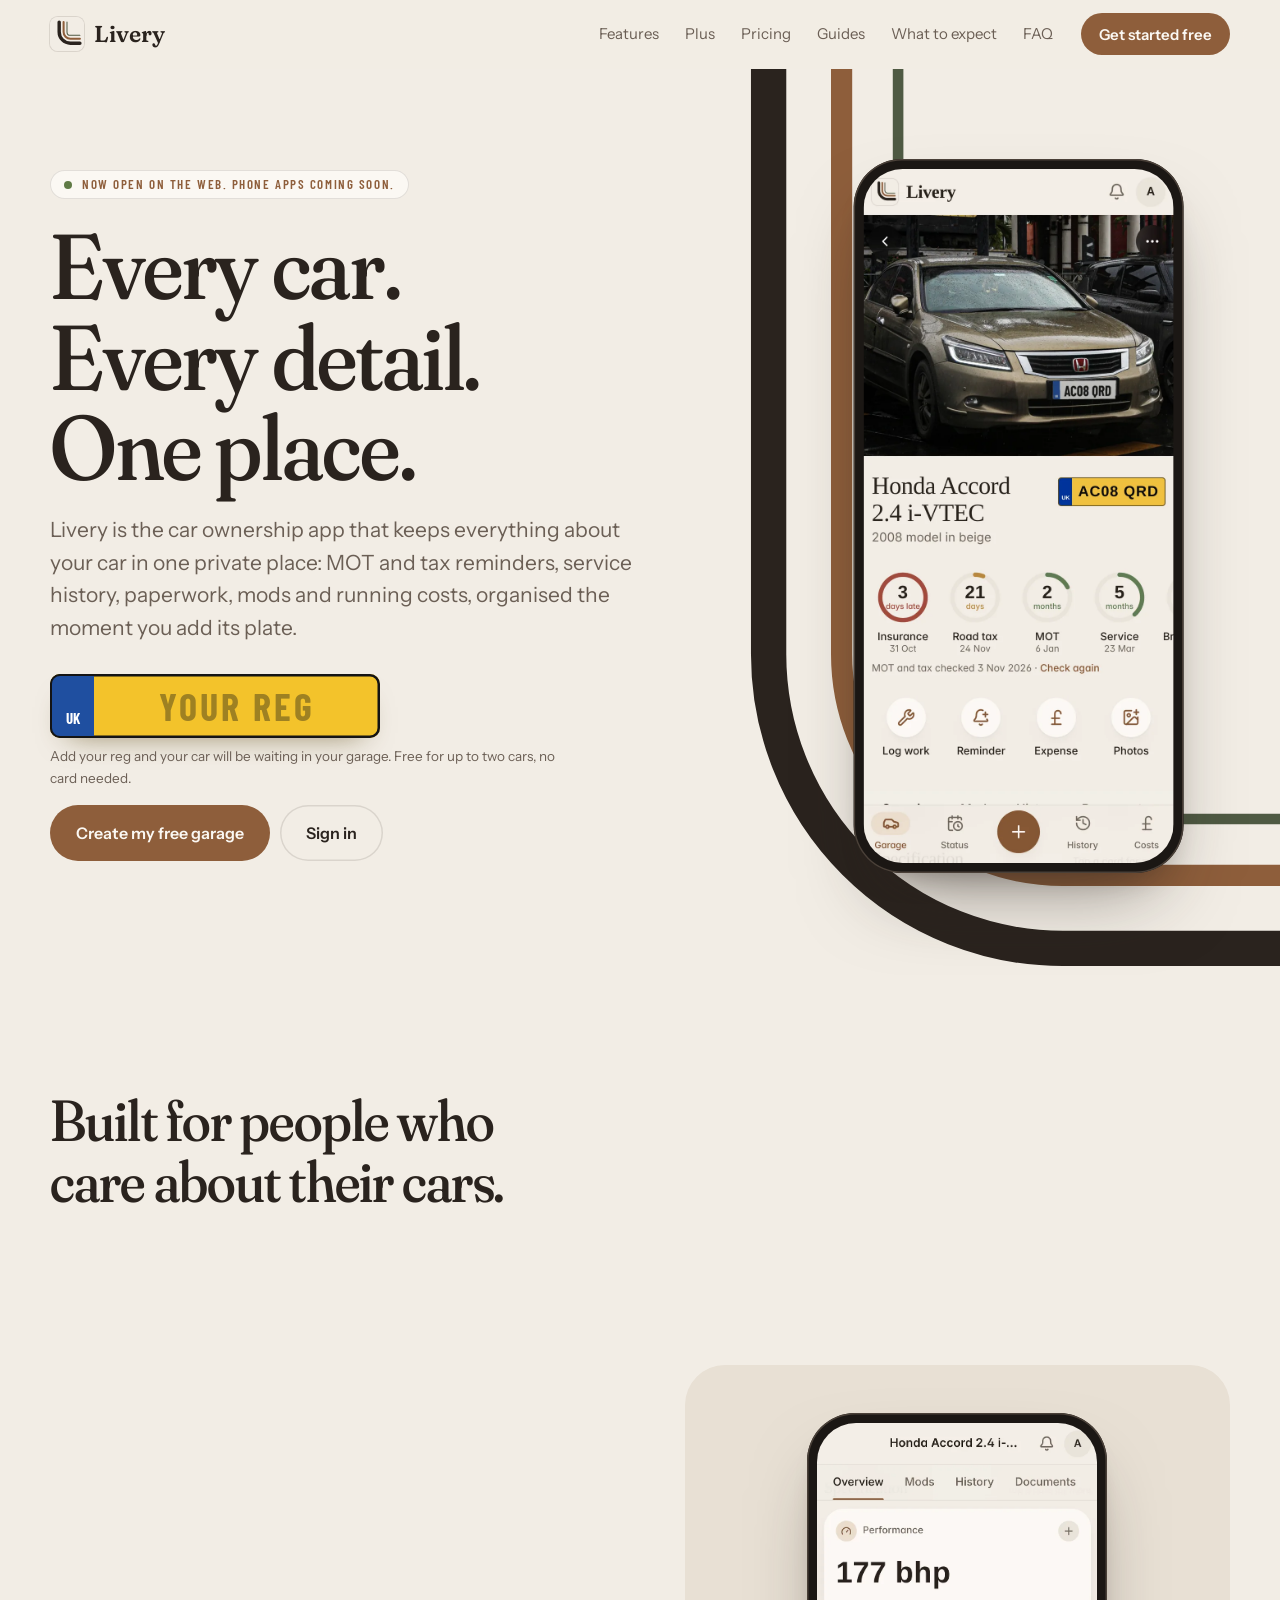
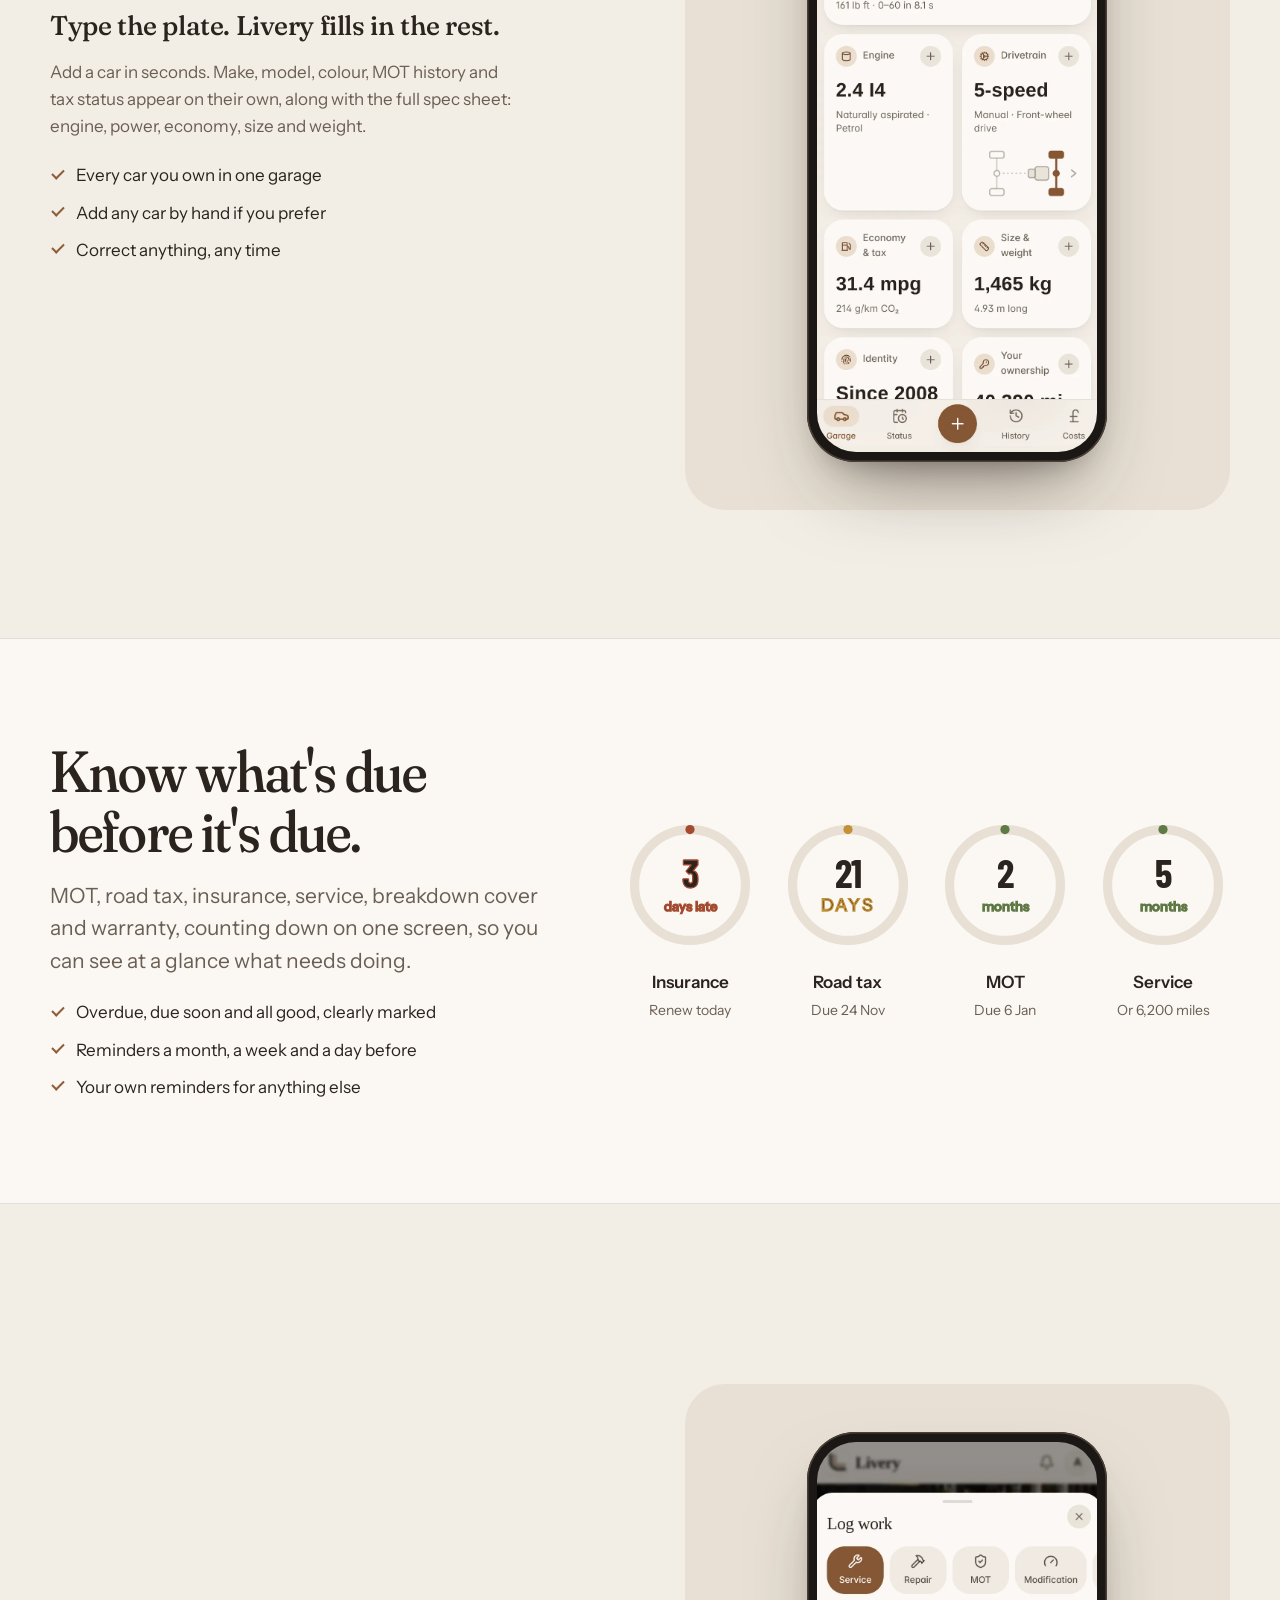
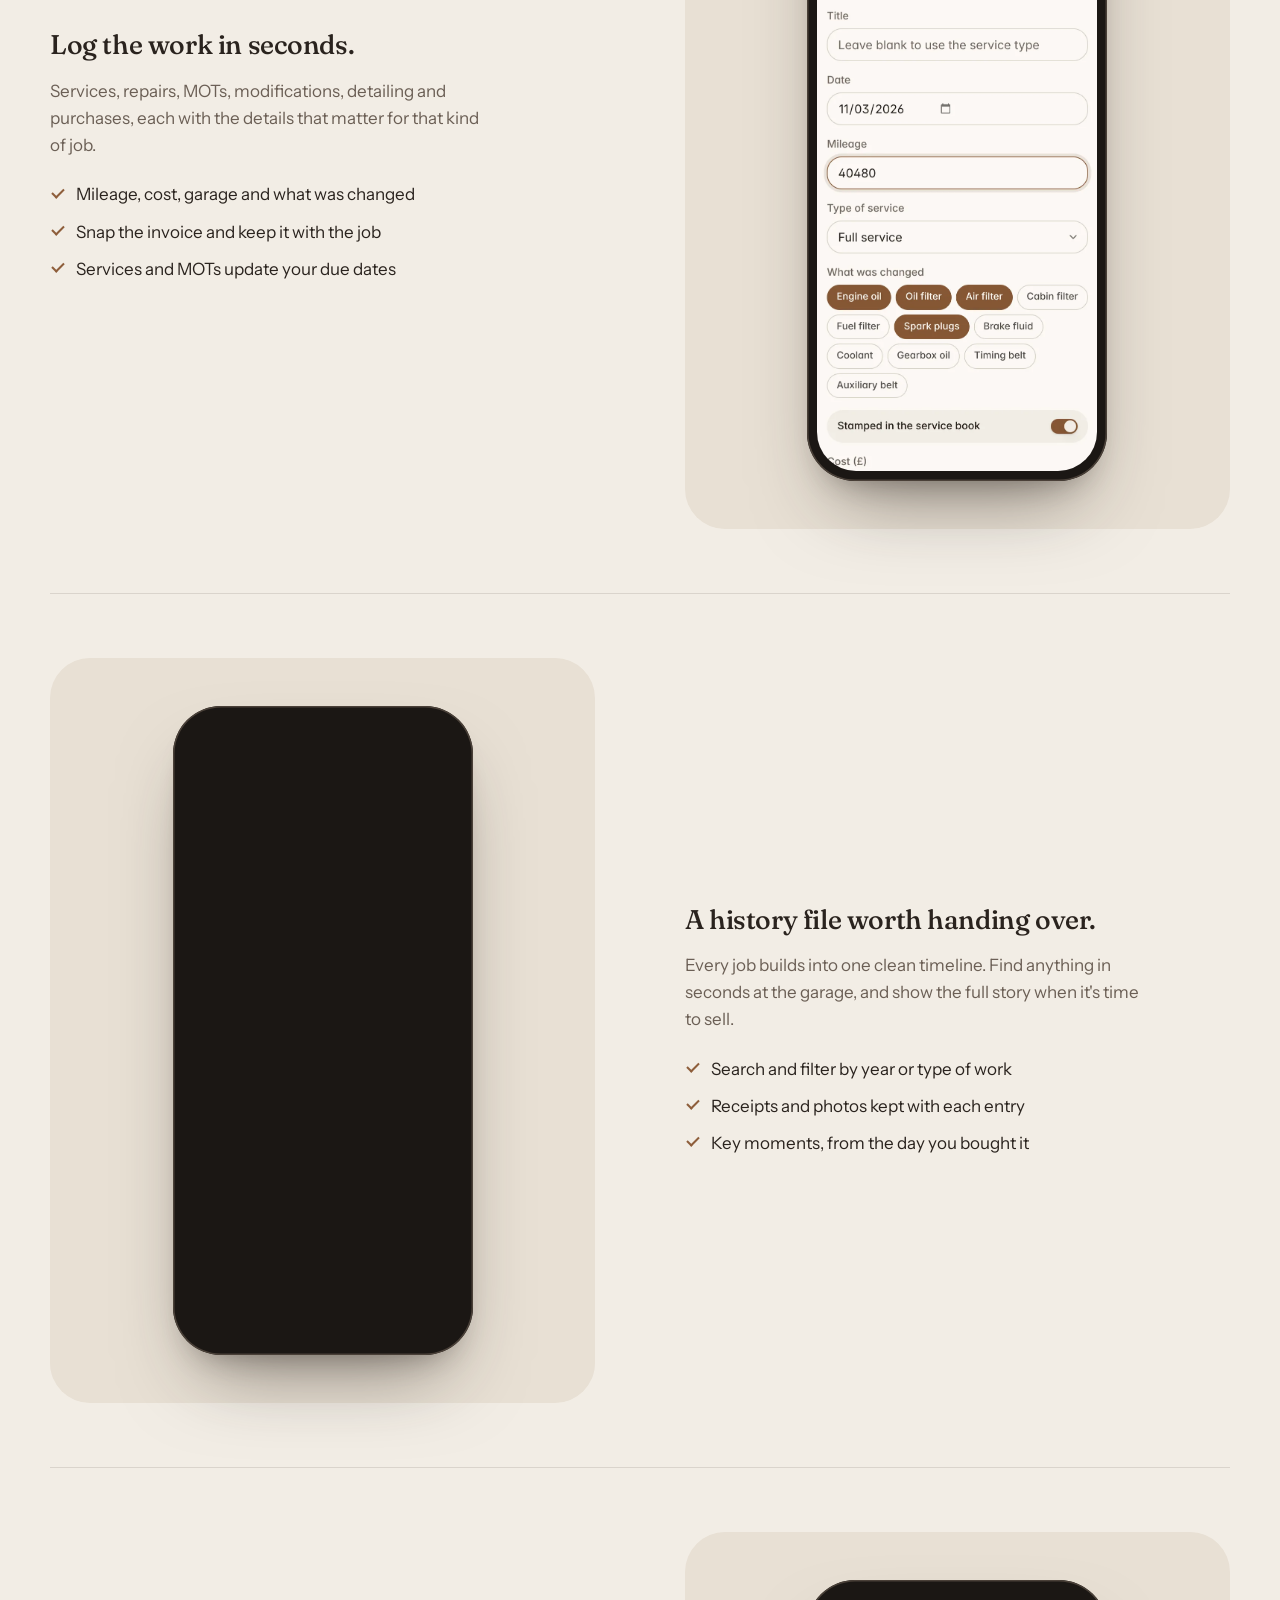
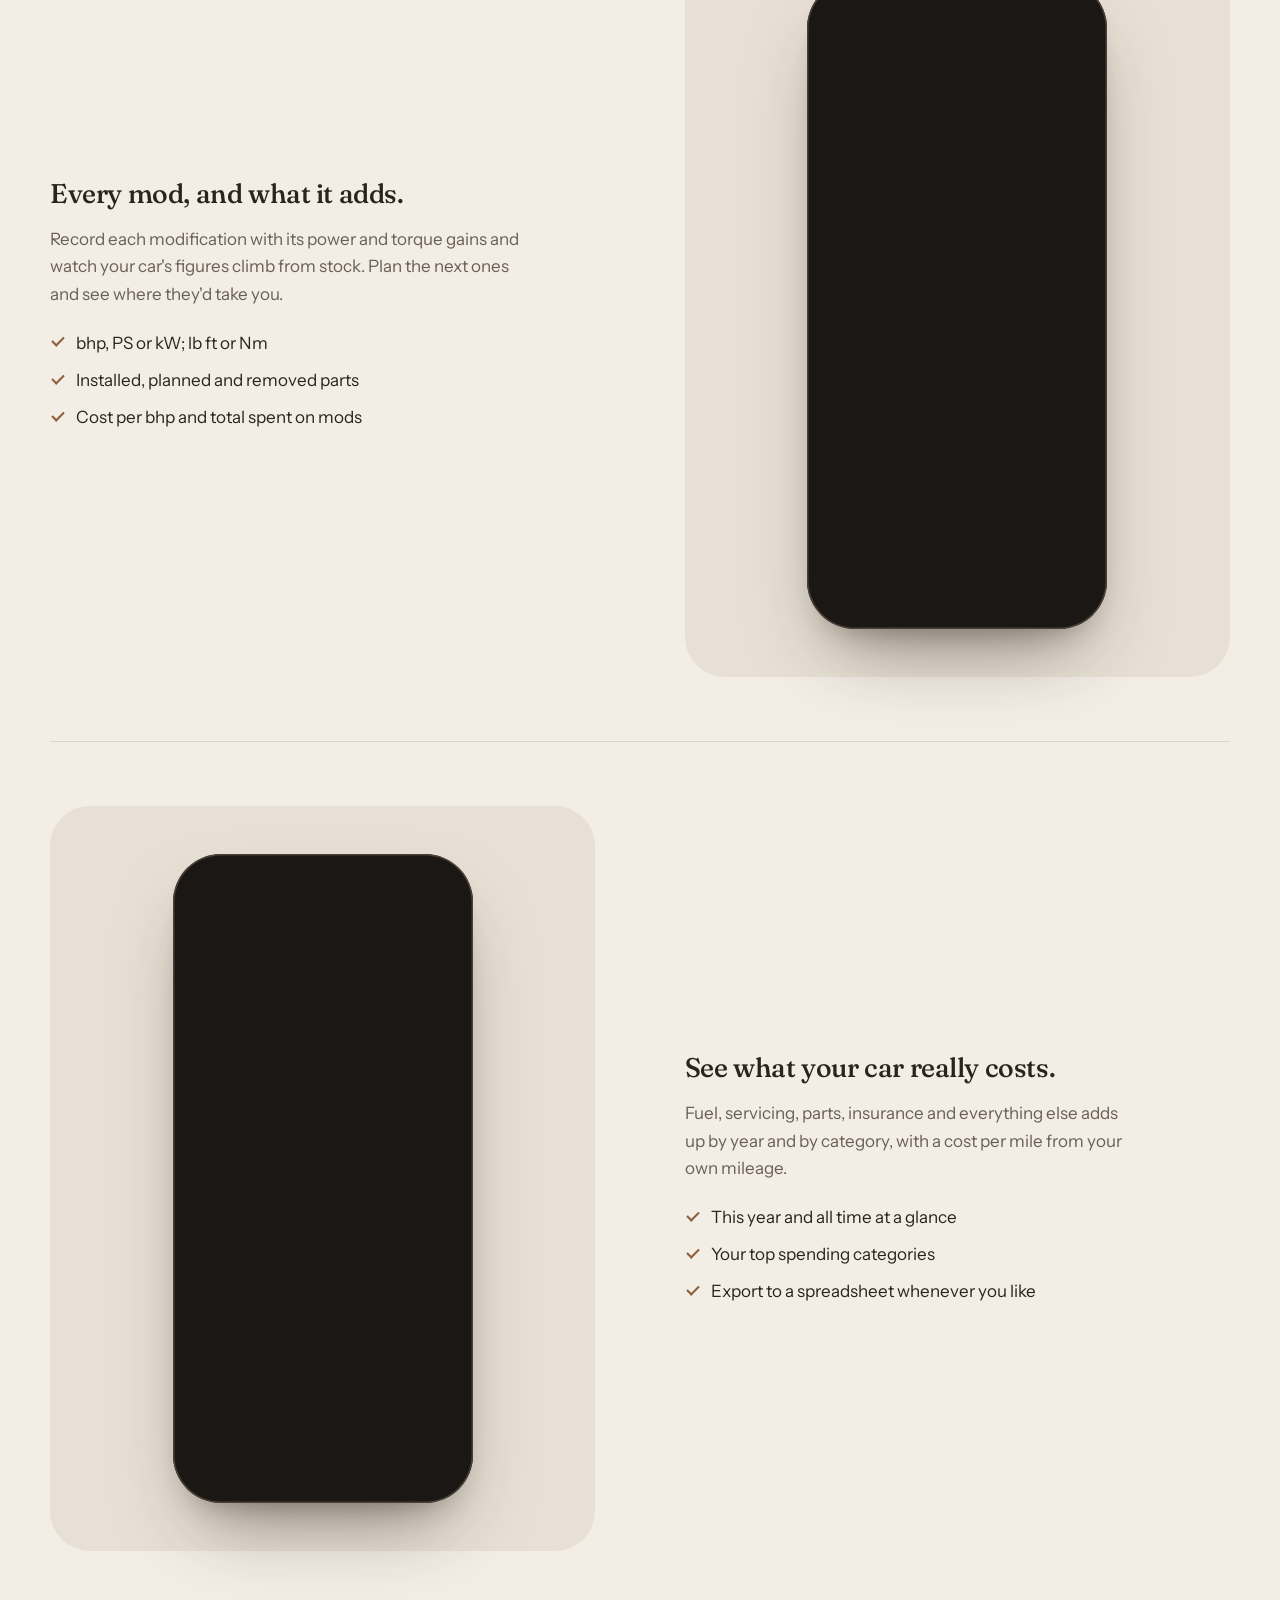
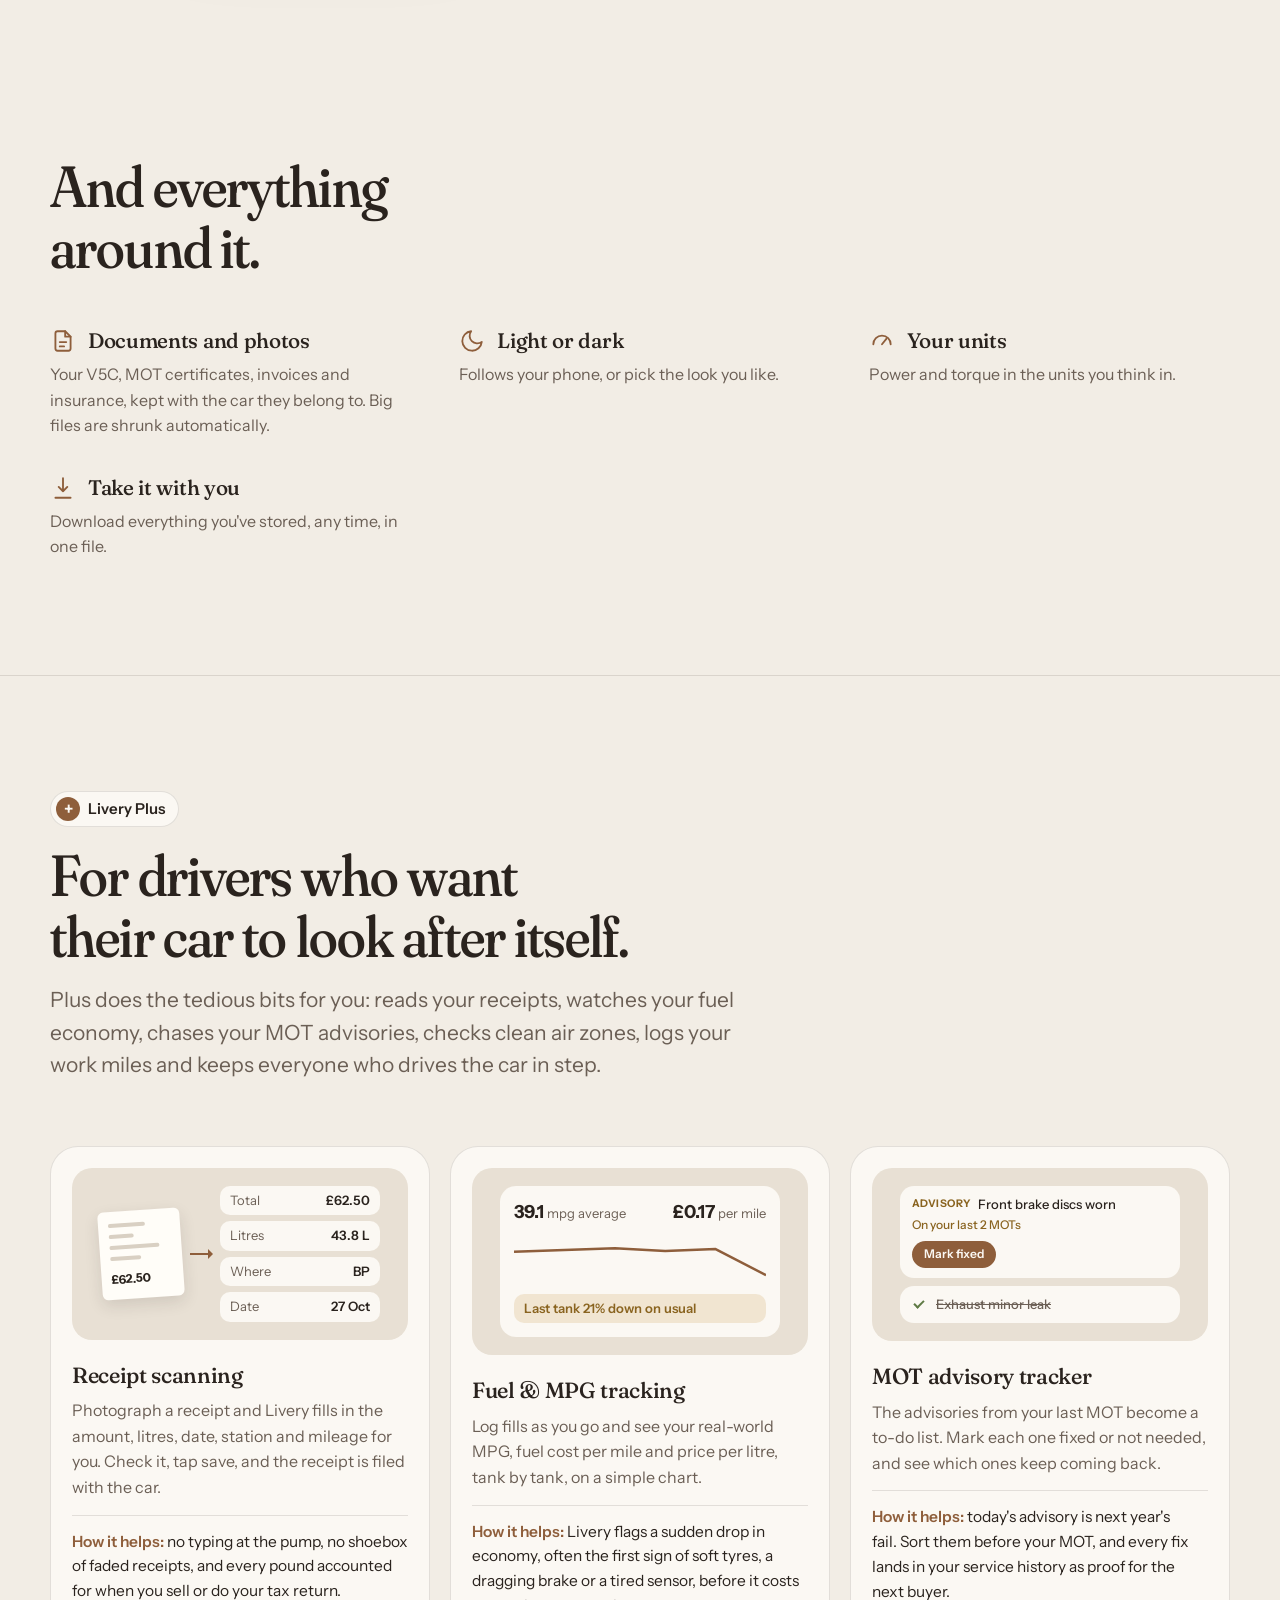
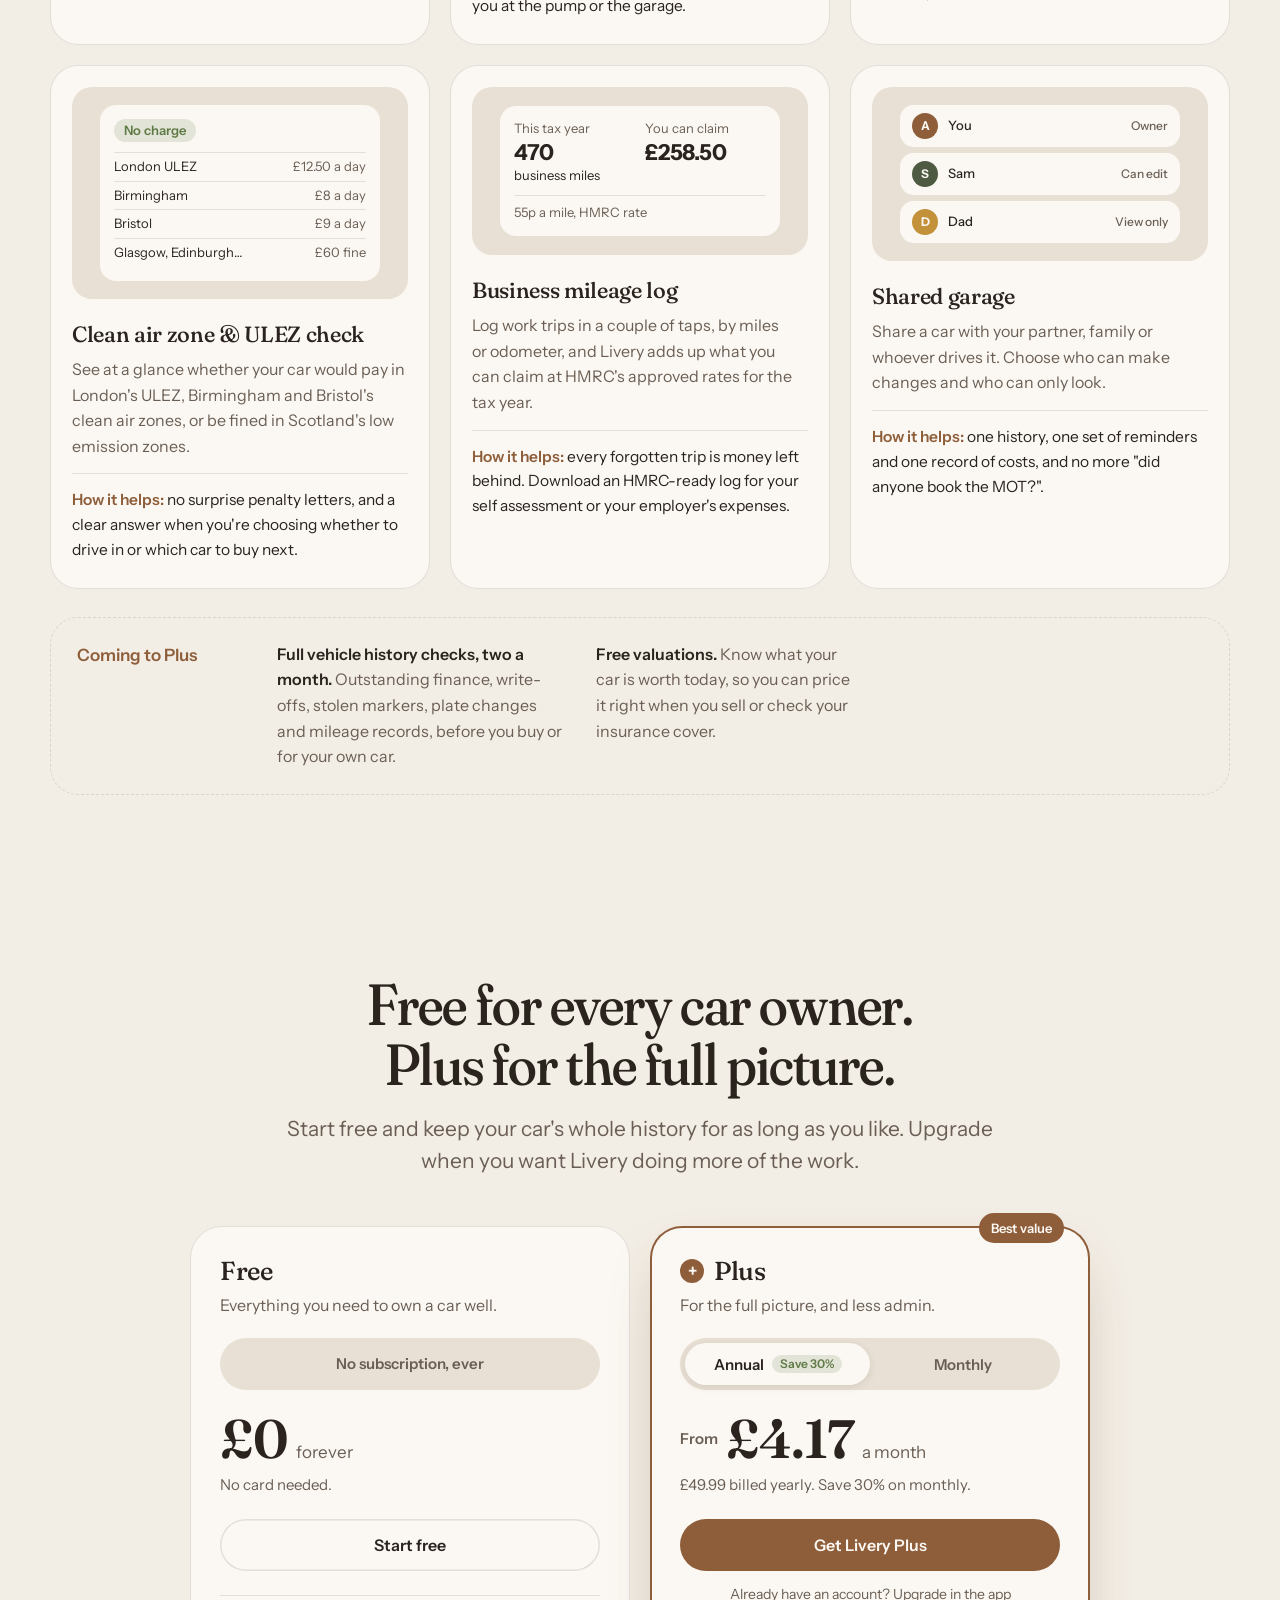
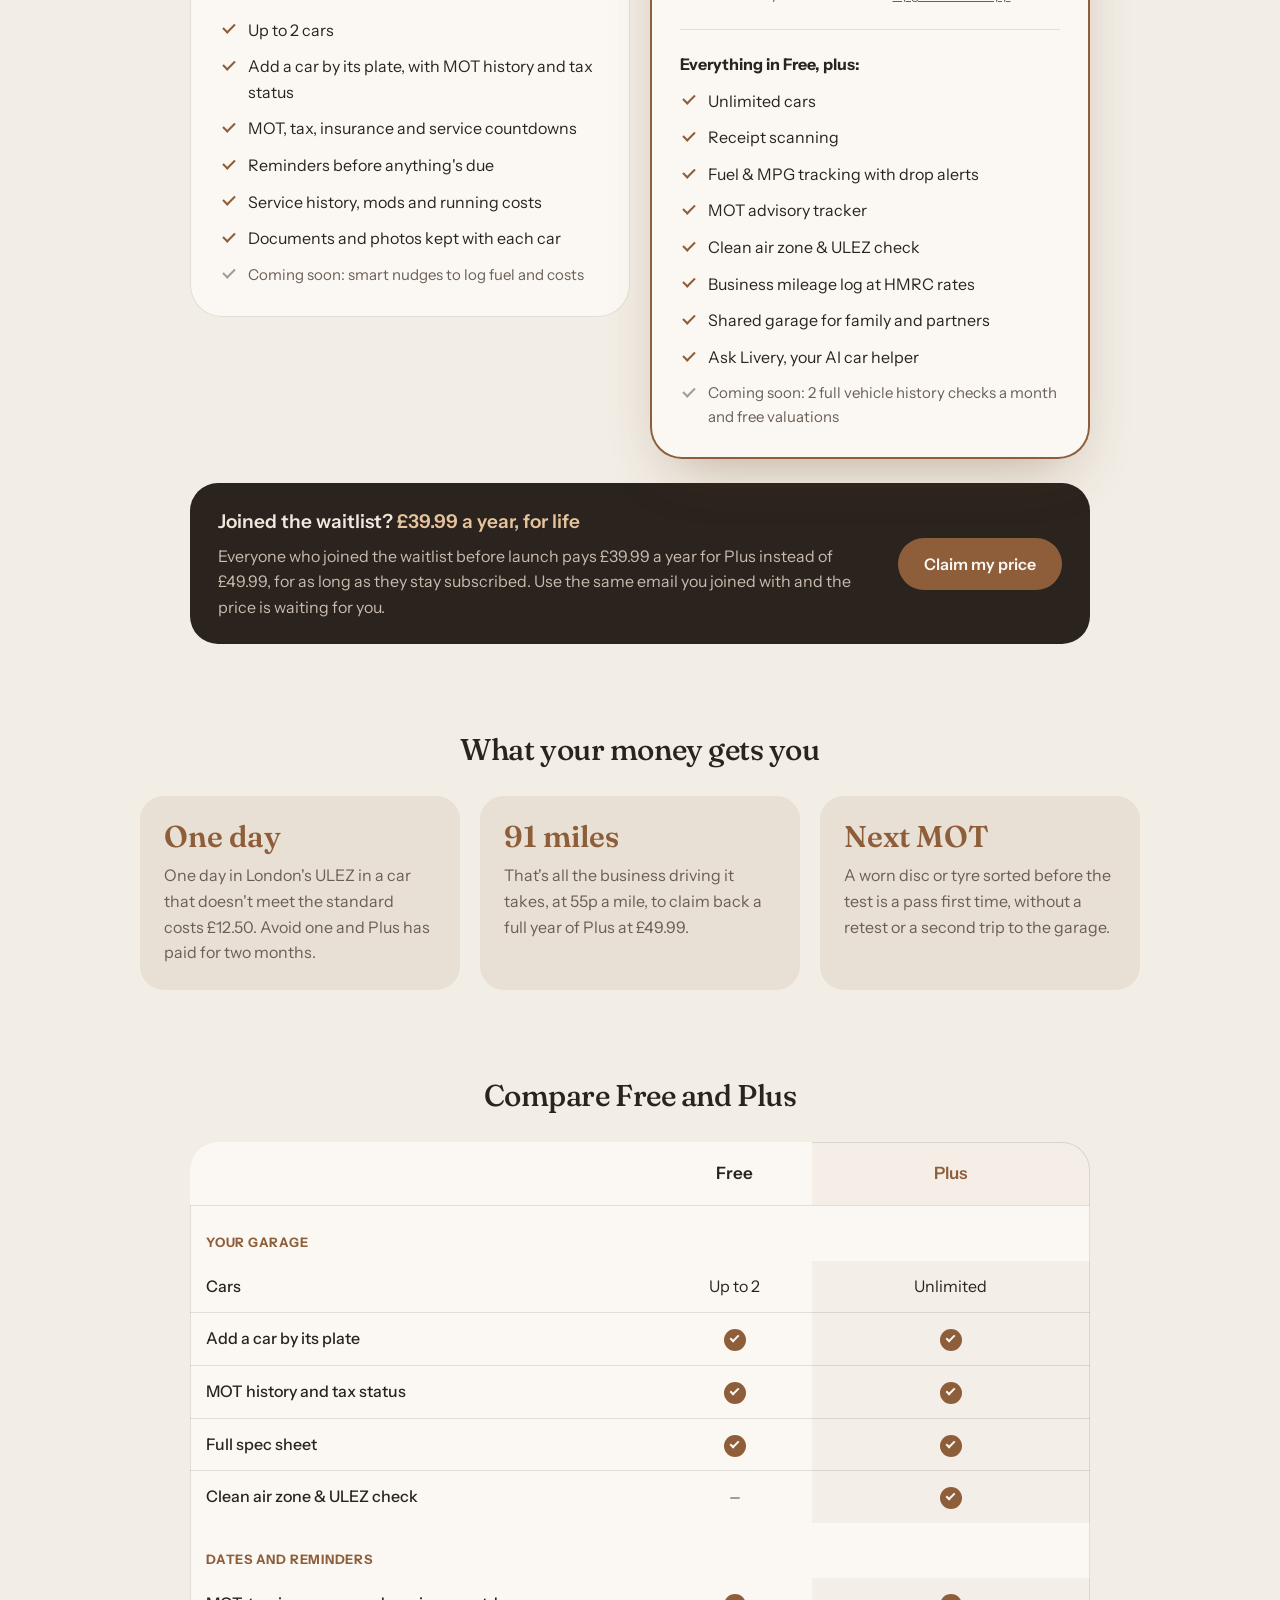
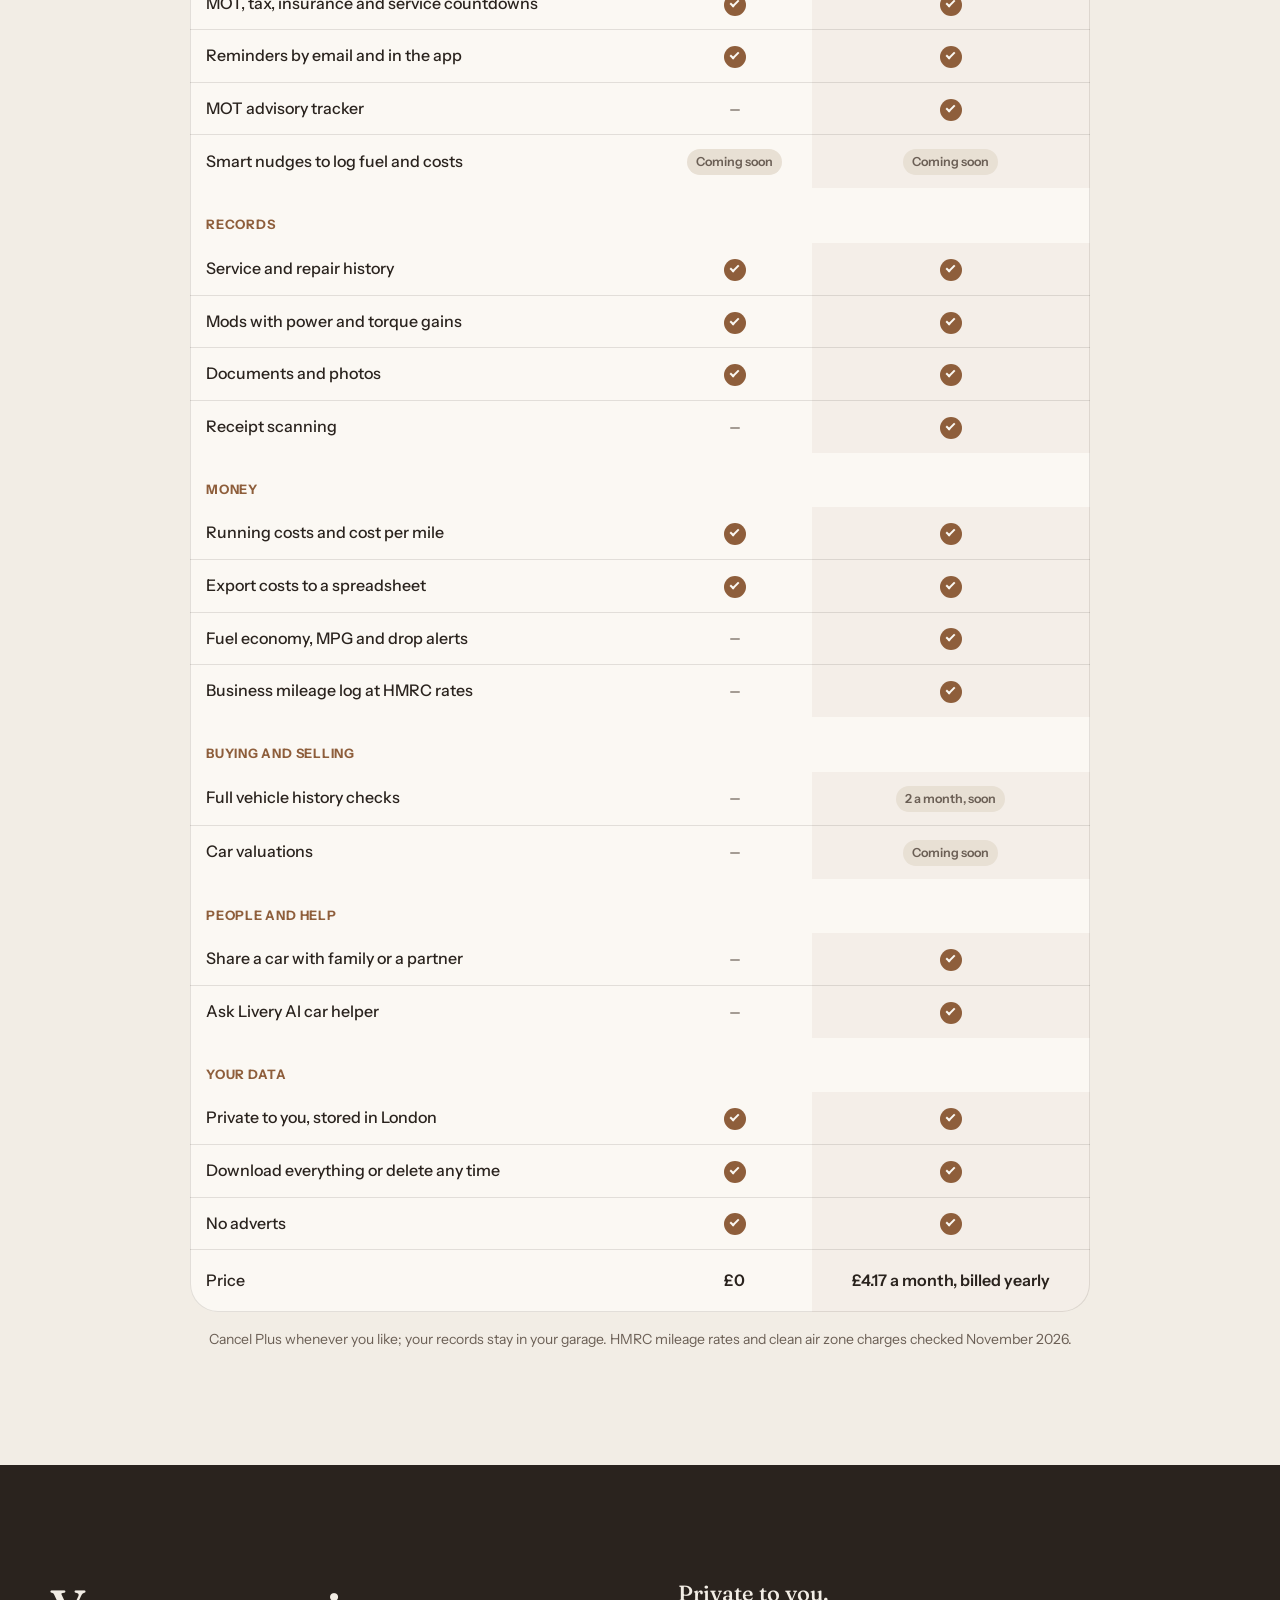
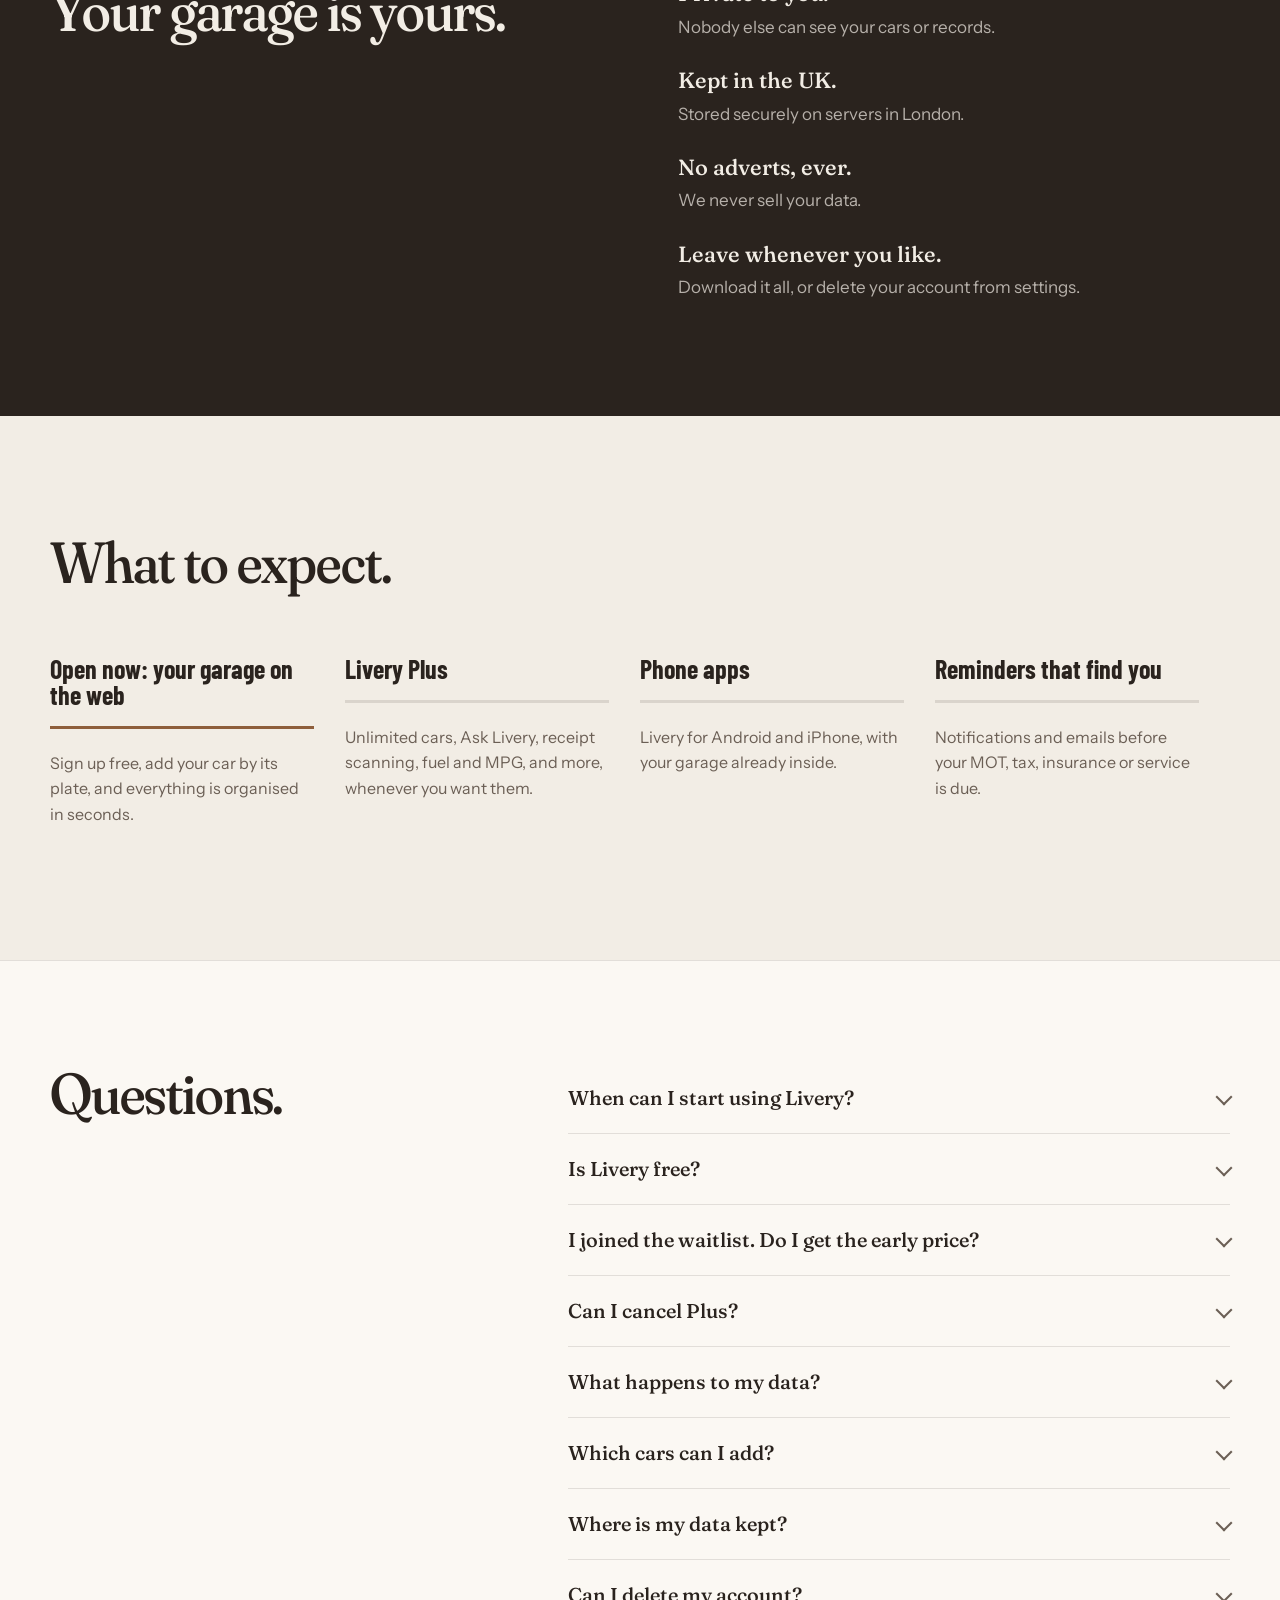
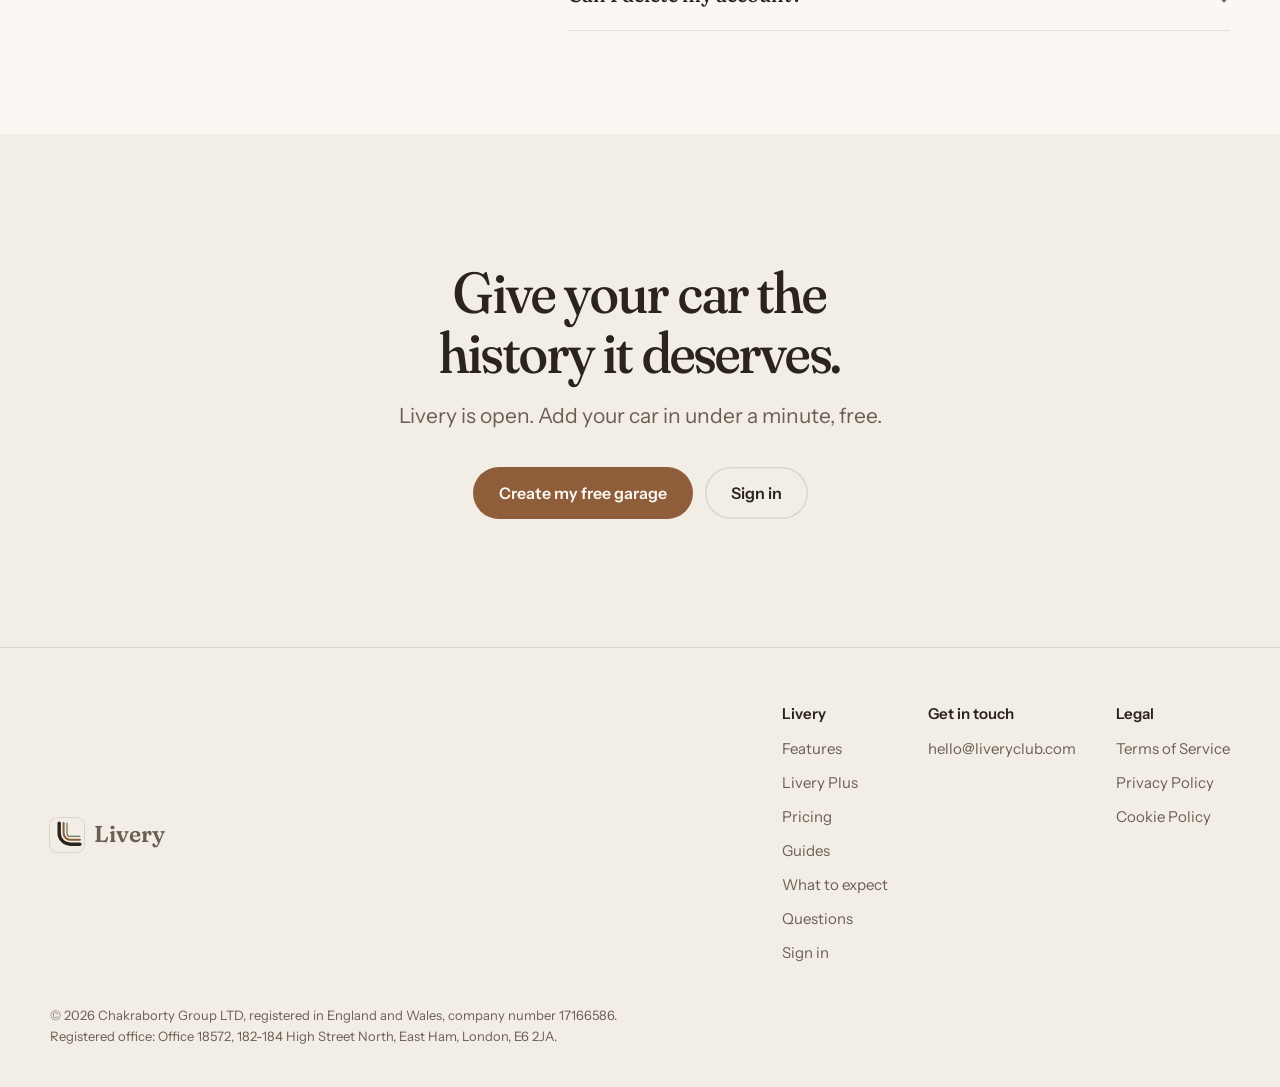
==== index.html @ fbf914a1 "Launch version: sign-up instead of waitlist Hero plate form opens sign-up and Add vehicle with the r" ====
<!doctype html>
<html lang="en-GB">
  <head>
    <meta charset="utf-8" />
    <meta name="viewport" content="width=device-width, initial-scale=1, viewport-fit=cover" />
    <meta
      http-equiv="Content-Security-Policy"
      content="default-src 'self'; img-src 'self' data:; style-src 'self'; font-src 'self'; script-src 'self'; connect-src 'self' https://imdoayrrwunixcybqaai.supabase.co; base-uri 'self'; form-action 'self'"
    />
    <meta name="referrer" content="strict-origin-when-cross-origin" />
    <title>Livery: the car ownership app for MOT, service history &amp; costs</title>
    <meta
      name="description"
      content="Car ownership, organised. Livery keeps your MOT, tax and insurance dates, service history, mods and running costs in one private place. Free, with Plus for receipt scanning, MPG and more."
    />
    <link rel="canonical" href="https://liveryclub.com/" />
    <meta name="theme-color" content="#f2ede5" media="(prefers-color-scheme: light)" />
    <meta name="theme-color" content="#1c1814" media="(prefers-color-scheme: dark)" />
    <link rel="icon" href="/assets/favicon.svg" type="image/svg+xml" />
    <link rel="apple-touch-icon" href="/assets/apple-touch-icon.png" />

    <meta property="og:type" content="website" />
    <meta property="og:site_name" content="Livery" />
    <meta property="og:locale" content="en_GB" />
    <meta property="og:title" content="Livery: every car, every detail, one place" />
    <meta
      property="og:description"
      content="The private digital garage for UK drivers. Key dates, service history, paperwork, mods and costs together."
    />
    <meta property="og:url" content="https://liveryclub.com/" />
    <meta property="og:image" content="https://liveryclub.com/assets/og.jpg" />
    <meta property="og:image:width" content="1200" />
    <meta property="og:image:height" content="630" />
    <meta name="twitter:card" content="summary_large_image" />

    <link rel="preload" href="/fonts/fraunces.woff2" as="font" type="font/woff2" crossorigin />
    <link
      rel="preload"
      href="/fonts/instrument-sans.woff2"
      as="font"
      type="font/woff2"
      crossorigin
    />
    <link rel="stylesheet" href="/style.css" />
    <script type="application/ld+json">
{
  "@context": "https://schema.org",
  "@graph": [
    {
      "@type": "Organization",
      "@id": "https://liveryclub.com/#org",
      "name": "Livery",
      "legalName": "Chakraborty Group LTD",
      "url": "https://liveryclub.com/",
      "logo": "https://liveryclub.com/assets/icon-192.png",
      "email": "hello@liveryclub.com",
      "areaServed": "GB",
      "sameAs": [
        "https://www.instagram.com/liveryclub.app/",
        "https://www.facebook.com/liveryclubapp"
      ]
    },
    {
      "@type": "WebSite",
      "@id": "https://liveryclub.com/#website",
      "name": "Livery",
      "url": "https://liveryclub.com/",
      "inLanguage": "en-GB",
      "publisher": {
        "@id": "https://liveryclub.com/#org"
      }
    },
    {
      "@type": "SoftwareApplication",
      "@id": "https://liveryclub.com/#app",
      "name": "Livery",
      "applicationCategory": "LifestyleApplication",
      "operatingSystem": "Web, iOS, Android",
      "url": "https://liveryclub.com/",
      "inLanguage": "en-GB",
      "description": "Livery is a car ownership app and private digital garage for drivers in the UK. Add a car by its registration and keep its MOT, tax, insurance and service dates, service history, paperwork, modifications and running costs in one place, with reminders before things are due.",
      "featureList": [
        "Add a car by its UK registration",
        "MOT, tax, insurance and service date reminders",
        "Service and repair history file",
        "Modification tracking with power gains",
        "Running costs and cost per mile",
        "Secure document and photo storage",
        "Receipt scanning (Plus)",
        "Fuel economy and MPG tracking (Plus)",
        "MOT advisory tracker (Plus)",
        "Clean air zone and ULEZ check (Plus)",
        "Business mileage log at HMRC rates (Plus)",
        "Shared garage for family and partners (Plus)"
      ],
      "offers": [
        {
          "@type": "Offer",
          "name": "Livery Free",
          "price": "0",
          "priceCurrency": "GBP",
          "availability": "https://schema.org/PreOrder"
        },
        {
          "@type": "Offer",
          "name": "Livery Plus, monthly",
          "price": "5.99",
          "priceCurrency": "GBP",
          "availability": "https://schema.org/PreOrder"
        },
        {
          "@type": "Offer",
          "name": "Livery Plus, annual",
          "price": "49.99",
          "priceCurrency": "GBP",
          "availability": "https://schema.org/PreOrder"
        }
      ],
      "publisher": {
        "@id": "https://liveryclub.com/#org"
      }
    },
    {
      "@type": "FAQPage",
      "@id": "https://liveryclub.com/#faq",
      "mainEntity": [
        {
          "@type": "Question",
          "name": "When can I start using Livery?",
          "acceptedAnswer": {
            "@type": "Answer",
            "text": "Now. Livery is open on the web at app.liveryclub.com: sign up free and add your car by its plate. Apps for iPhone and Android are on the way, and your garage will already be inside."
          }
        },
        {
          "@type": "Question",
          "name": "Is Livery free?",
          "acceptedAnswer": {
            "@type": "Answer",
            "text": "Yes. Livery Free covers up to two cars with MOT and tax lookups, key date countdowns, reminders, service history, mods, running costs and documents, for as long as you like. Livery Plus adds receipt scanning, fuel and MPG tracking, the MOT advisory tracker, clean air zone checks, a business mileage log and shared garages and Ask Livery, your AI car helper, for £5.99 a month or £49.99 a year."
          }
        },
        {
          "@type": "Question",
          "name": "I joined the waitlist. Do I get the early price?",
          "acceptedAnswer": {
            "@type": "Answer",
            "text": "Everyone who joined the waitlist before launch pays £39.99 a year for Plus instead of £49.99, and keeps that price for as long as they stay subscribed. Sign up or sign in with the email you joined with."
          }
        },
        {
          "@type": "Question",
          "name": "Can I cancel Plus?",
          "acceptedAnswer": {
            "@type": "Answer",
            "text": "Yes, whenever you like, in the app. Plus stays on until the end of the period you've paid for, and if you cancel within 14 days of first subscribing you get a full refund. Your cars and records stay in your garage."
          }
        },
        {
          "@type": "Question",
          "name": "What happens to my data?",
          "acceptedAnswer": {
            "@type": "Answer",
            "text": "It's used to run your garage and nothing else. Your garage is private to you, stored in the UK, and we never sell your data. Our Privacy Policy has the details."
          }
        },
        {
          "@type": "Question",
          "name": "Which cars can I add?",
          "acceptedAnswer": {
            "@type": "Answer",
            "text": "Any car registered in the UK, by its plate. You can also add any car by entering its details yourself."
          }
        },
        {
          "@type": "Question",
          "name": "Where is my data kept?",
          "acceptedAnswer": {
            "@type": "Answer",
            "text": "On secure servers in London, encrypted in transit and at rest. Only you can see your garage."
          }
        },
        {
          "@type": "Question",
          "name": "Can I delete my account?",
          "acceptedAnswer": {
            "@type": "Answer",
            "text": "Yes. Delete it from your account settings and your garage, records, photos and documents are erased straight away. You can download a copy first."
          }
        }
      ]
    }
  ]
}
    </script>
  </head>
  <body>
    <a class="skip" href="#main">Skip to content</a>

    <header class="site-header">
      <div class="wrap">
        <a class="brand" href="/" aria-label="Livery home">
          <svg viewBox="0 0 100 100" aria-hidden="true">
            <rect width="100" height="100" rx="23" fill="#F2EDE5" />
            <g fill="none" stroke-linecap="round">
              <path d="M27 15 V44 A33 33 0 0 0 60 77 H88" stroke="#2A231E" stroke-width="10" />
              <path d="M40 15 V44 A20 20 0 0 0 60 64 H88" stroke="#8E5E3B" stroke-width="6" />
              <path d="M50 15 V44 A10 10 0 0 0 60 54 H88" stroke="#4F5A43" stroke-width="3" />
            </g>
          </svg>
          Livery
        </a>
        <nav class="nav" id="site-nav" aria-label="Main">
          <a href="/#features">Features</a>
          <a href="/#plus">Plus</a>
          <a href="/#pricing">Pricing</a>
          <a href="/guides/">Guides</a>
          <a href="/#expect">What to expect</a>
          <a href="/#faq">FAQ</a>
        </nav>
        <a class="btn btn-primary" href="https://app.liveryclub.com/auth?mode=signup">Get started free</a>
        <button class="menu-btn" type="button" aria-controls="site-nav" aria-expanded="false" aria-label="Open menu" data-menu-btn>
          <span></span><span></span><span></span>
        </button>
      </div>
    </header>

    <main id="main">
      <section class="hero" aria-labelledby="hero-title">
        <div class="wrap">
          <div>
            <p class="soon"><span class="soon-dot" aria-hidden="true"></span>Now open on the web. Phone apps coming soon.</p>
            <h1 id="hero-title">Every car. Every detail. One place.</h1>
            <p class="lede">
              Livery is the car ownership app that keeps everything about your car in one private
              place: MOT and tax reminders, service history, paperwork, mods and running costs,
              organised the moment you add its plate.
            </p>
            <div class="wl">
              <form class="waitlist" id="start" data-start-form action="https://app.liveryclub.com/auth" method="get">
                <input type="hidden" name="mode" value="signup" />
                <label class="plate">
                  <span class="plate-band" aria-hidden="true">UK</span>
                  <input
                    name="reg"
                    aria-label="Your registration number (optional)"
                    placeholder="YOUR REG"
                    maxlength="8"
                    autocomplete="off"
                    autocapitalize="characters"
                    spellcheck="false"
                    data-plate-input
                  />
                </label>
                <p class="wl-hint">Add your reg and your car will be waiting in your garage. Free for up to two cars, no card needed.</p>
                <div class="wl-row">
                  <button class="btn btn-primary" type="submit">Create my free garage</button>
                  <a class="btn btn-quiet" href="https://app.liveryclub.com/auth">Sign in</a>
                </div>
              </form>
            </div>
          </div>

          <div class="hero-visual">
            <svg
              class="stripes"
              viewBox="0 0 640 760"
              preserveAspectRatio="xMidYMid meet"
              aria-hidden="true"
            >
              <path
                class="s1"
                pathLength="1"
                stroke-width="30"
                d="M60 -40 V470 A250 250 0 0 0 310 720 H900"
              />
              <path
                class="s2"
                pathLength="1"
                stroke-width="18"
                d="M122 -40 V470 A188 188 0 0 0 310 658 H900"
              />
              <path
                class="s3"
                pathLength="1"
                stroke-width="9"
                d="M170 -40 V470 A140 140 0 0 0 310 610 H900"
              />
            </svg>
            <div class="phone">
              <img
                src="/assets/screens/car.webp"
                width="780"
                height="1688"
                alt="A car's page in Livery, with its photo, number plate and dials counting down to insurance, road tax, MOT and service"
                fetchpriority="high"
              />
            </div>
          </div>
        </div>
      </section>

      <section class="chapters" id="features" aria-labelledby="features-title">
        <div class="wrap">
          <div class="chapters-intro">
            <h2 id="features-title">Built for people who care about their cars.</h2>
          </div>
          <div class="chapter-list">
            <article class="chapter">
              <div class="chapter-copy">
                <h3>Type the plate. Livery fills in the rest.</h3>
              <p>Add a car in seconds. Make, model, colour, MOT history and tax status appear on their own, along with the full spec sheet: engine, power, economy, size and weight.</p>
              <ul>
                <li>Every car you own in one garage</li>
                <li>Add any car by hand if you prefer</li>
                <li>Correct anything, any time</li>
              </ul>
              </div>
              <div class="chapter-visual">
                <div class="phone"><img src="/assets/screens/specs.webp" width="780" height="1688" alt="Livery's spec sheet for a 2008 Honda Accord: 177 bhp, a 2.4 litre naturally aspirated engine, 5-speed manual, 31.4 mpg and 1,465 kg" loading="lazy" /></div>
              </div>
            </article>
          </div>
        </div>
      </section>

      <section class="dates" aria-labelledby="dates-title">
        <div class="wrap">
          <div>
            <h2 id="dates-title">Know what's due before it's due.</h2>
            <p class="lede">MOT, road tax, insurance, service, breakdown cover and warranty, counting down on one screen, so you can see at a glance what needs doing.</p>
            <div class="chapter-copy dates-list"><ul>
                <li>Overdue, due soon and all good, clearly marked</li>
                <li>Reminders a month, a week and a day before</li>
                <li>Your own reminders for anything else</li>
              </ul></div>
          </div>
          <ul class="dials" aria-label="Example key dates">
            <li class="dial">
              <svg viewBox="0 0 100 100" aria-hidden="true">
                <circle class="track" cx="50" cy="50" r="42" fill="none" stroke-width="7" />
                <circle
                  class="value late"
                  cx="50"
                  cy="50"
                  r="42"
                  fill="none"
                  stroke-width="7"
                  data-frac="1"
                />
                <text x="50" y="52" text-anchor="middle" font-size="30" class="late">3</text>
                <text x="50" y="70" text-anchor="middle" font-size="10" class="unit late">
                  days late
                </text>
              </svg>
              <strong>Insurance</strong>
              <span>Renew today</span>
            </li>
            <li class="dial">
              <svg viewBox="0 0 100 100" aria-hidden="true">
                <circle class="track" cx="50" cy="50" r="42" fill="none" stroke-width="7" />
                <circle
                  class="value soon"
                  cx="50"
                  cy="50"
                  r="42"
                  fill="none"
                  stroke-width="7"
                  data-frac="0.12"
                />
                <text x="50" y="52" text-anchor="middle" font-size="30">21</text>
                <text x="50" y="70" text-anchor="middle" font-size="10" class="unit soon">
                  days
                </text>
              </svg>
              <strong>Road tax</strong>
              <span>Due 24 Nov</span>
            </li>
            <li class="dial">
              <svg viewBox="0 0 100 100" aria-hidden="true">
                <circle class="track" cx="50" cy="50" r="42" fill="none" stroke-width="7" />
                <circle
                  class="value ok"
                  cx="50"
                  cy="50"
                  r="42"
                  fill="none"
                  stroke-width="7"
                  data-frac="0.18"
                />
                <text x="50" y="52" text-anchor="middle" font-size="30">2</text>
                <text x="50" y="70" text-anchor="middle" font-size="10" class="unit ok">
                  months
                </text>
              </svg>
              <strong>MOT</strong>
              <span>Due 6 Jan</span>
            </li>
            <li class="dial">
              <svg viewBox="0 0 100 100" aria-hidden="true">
                <circle class="track" cx="50" cy="50" r="42" fill="none" stroke-width="7" />
                <circle
                  class="value ok"
                  cx="50"
                  cy="50"
                  r="42"
                  fill="none"
                  stroke-width="7"
                  data-frac="0.42"
                />
                <text x="50" y="52" text-anchor="middle" font-size="30">5</text>
                <text x="50" y="70" text-anchor="middle" font-size="10" class="unit ok">
                  months
                </text>
              </svg>
              <strong>Service</strong>
              <span>Or 6,200 miles</span>
            </li>
          </ul>
        </div>
      </section>

      <section class="chapters" aria-label="More features">
        <div class="wrap">
          <div class="chapter-list">
            <article class="chapter">
              <div class="chapter-copy">
                <h3>Log the work in seconds.</h3>
              <p>Services, repairs, MOTs, modifications, detailing and purchases, each with the details that matter for that kind of job.</p>
              <ul>
                <li>Mileage, cost, garage and what was changed</li>
                <li>Snap the invoice and keep it with the job</li>
                <li>Services and MOTs update your due dates</li>
              </ul>
              </div>
              <div class="chapter-visual">
                <div class="phone"><img src="/assets/screens/logwork.webp" width="780" height="1688" alt="Livery's Log work sheet with service, repair, MOT and modification types, and parts changed such as engine oil, oil filter and spark plugs" loading="lazy" /></div>
              </div>
            </article>
            <article class="chapter">
              <div class="chapter-copy">
                <h3>A history file worth handing over.</h3>
              <p>Every job builds into one clean timeline. Find anything in seconds at the garage, and show the full story when it's time to sell.</p>
              <ul>
                <li>Search and filter by year or type of work</li>
                <li>Receipts and photos kept with each entry</li>
                <li>Key moments, from the day you bought it</li>
              </ul>
              </div>
              <div class="chapter-visual">
                <div class="phone"><img src="/assets/screens/history.webp" width="780" height="1688" alt="Livery's History file: a full detail, a stage 2 ECU tune and a performance air filter, each with mileage and cost" loading="lazy" /></div>
              </div>
            </article>
            <article class="chapter">
              <div class="chapter-copy">
                <h3>Every mod, and what it adds.</h3>
              <p>Record each modification with its power and torque gains and watch your car's figures climb from stock. Plan the next ones and see where they'd take you.</p>
              <ul>
                <li>bhp, PS or kW; lb ft or Nm</li>
                <li>Installed, planned and removed parts</li>
                <li>Cost per bhp and total spent on mods</li>
              </ul>
              </div>
              <div class="chapter-visual">
                <div class="phone"><img src="/assets/screens/mods.webp" width="780" height="1688" alt="Livery's Mods tab: 200 bhp and 176 lb ft, up from 177 bhp and 161 lb ft stock, with a stage 2 ECU tune, cat-back exhaust and air filter" loading="lazy" /></div>
              </div>
            </article>
            <article class="chapter">
              <div class="chapter-copy">
                <h3>See what your car really costs.</h3>
              <p>Fuel, servicing, parts, insurance and everything else adds up by year and by category, with a cost per mile from your own mileage.</p>
              <ul>
                <li>This year and all time at a glance</li>
                <li>Your top spending categories</li>
                <li>Export to a spreadsheet whenever you like</li>
              </ul>
              </div>
              <div class="chapter-visual">
                <div class="phone"><img src="/assets/screens/costs.webp" width="780" height="1688" alt="Livery's Costs screen: £786 this year, £1,246 all time and 9p per mile, broken down by category" loading="lazy" /></div>
              </div>
            </article>
          </div>
        </div>
      </section>

      <section class="extras" aria-labelledby="extras-title">
        <div class="wrap">
          <h2 id="extras-title">And everything around it.</h2>
          <div class="extras-grid">
            <div class="extra">
              <h3>
                <svg viewBox="0 0 24 24" fill="none" stroke-width="1.7" stroke-linecap="round" stroke-linejoin="round" aria-hidden="true"><path d="M14 3H7a2 2 0 0 0-2 2v14a2 2 0 0 0 2 2h10a2 2 0 0 0 2-2V8z" /><path d="M14 3v5h5M9 13h6M9 17h4" /></svg>
                Documents and photos
              </h3>
              <p>Your V5C, MOT certificates, invoices and insurance, kept with the car they belong to. Big files are shrunk automatically.</p>
            </div>
            <div class="extra">
              <h3>
                <svg viewBox="0 0 24 24" fill="none" stroke-width="1.7" stroke-linecap="round" stroke-linejoin="round" aria-hidden="true"><path d="M21 12.8A9 9 0 1 1 11.2 3a7 7 0 0 0 9.8 9.8z" /></svg>
                Light or dark
              </h3>
              <p>Follows your phone, or pick the look you like.</p>
            </div>
            <div class="extra">
              <h3>
                <svg viewBox="0 0 24 24" fill="none" stroke-width="1.7" stroke-linecap="round" stroke-linejoin="round" aria-hidden="true"><path d="M4 15a8 8 0 1 1 16 0" /><path d="M12 15l4-5" /></svg>
                Your units
              </h3>
              <p>Power and torque in the units you think in.</p>
            </div>
            <div class="extra">
              <h3>
                <svg viewBox="0 0 24 24" fill="none" stroke-width="1.7" stroke-linecap="round" stroke-linejoin="round" aria-hidden="true"><path d="M12 3v12m0 0l-4-4m4 4l4-4M5 21h14" /></svg>
                Take it with you
              </h3>
              <p>Download everything you've stored, any time, in one file.</p>
            </div>
          </div>
        </div>
      </section>

      <section class="plus" id="plus" aria-labelledby="plus-title">
        <div class="wrap">
          <div class="plus-intro">
            <p class="eyebrow-pill"><span class="plus-mark" aria-hidden="true">+</span>Livery Plus</p>
            <h2 id="plus-title">For drivers who want their car to look after itself.</h2>
            <p class="lede">Plus does the tedious bits for you: reads your receipts, watches your fuel economy, chases your MOT advisories, checks clean air zones, logs your work miles and keeps everyone who drives the car in step.</p>
          </div>

          <div class="plus-grid">
            <article class="pf">
              <div class="pf-mock" aria-hidden="true">
                <div class="mock-receipt">
                  <div class="rc-paper">
                    <span class="rc-line w60"></span><span class="rc-line w40"></span>
                    <span class="rc-line w80"></span><span class="rc-line w50"></span>
                    <span class="rc-total">£62.50</span>
                  </div>
                  <span class="rc-arrow"></span>
                  <dl class="rc-fields">
                    <div><dt>Total</dt><dd>£62.50</dd></div>
                    <div><dt>Litres</dt><dd>43.8 L</dd></div>
                    <div><dt>Where</dt><dd>BP</dd></div>
                    <div><dt>Date</dt><dd>27 Oct</dd></div>
                  </dl>
                </div>
              </div>
              <h3>Receipt scanning</h3>
              <p class="pf-what">Photograph a receipt and Livery fills in the amount, litres, date, station and mileage for you. Check it, tap save, and the receipt is filed with the car.</p>
              <p class="pf-why"><strong>How it helps:</strong> no typing at the pump, no shoebox of faded receipts, and every pound accounted for when you sell or do your tax return.</p>
            </article>

            <article class="pf">
              <div class="pf-mock" aria-hidden="true">
                <div class="mock-mpg">
                  <div class="mpg-figs"><span><b>39.1</b> mpg average</span><span><b>£0.17</b> per mile</span></div>
                  <svg viewBox="0 0 200 60" preserveAspectRatio="none"><polyline points="0,22 40,20 80,18 120,21 160,19 200,48" /></svg>
                  <p class="mpg-warn">Last tank 21% down on usual</p>
                </div>
              </div>
              <h3>Fuel &amp; MPG tracking</h3>
              <p class="pf-what">Log fills as you go and see your real-world MPG, fuel cost per mile and price per litre, tank by tank, on a simple chart.</p>
              <p class="pf-why"><strong>How it helps:</strong> Livery flags a sudden drop in economy, often the first sign of soft tyres, a dragging brake or a tired sensor, before it costs you at the pump or the garage.</p>
            </article>

            <article class="pf">
              <div class="pf-mock" aria-hidden="true">
                <div class="mock-adv">
                  <div class="adv-row"><span class="adv-tag">Advisory</span><span>Front brake discs worn</span><span class="adv-rep">On your last 2 MOTs</span><span class="adv-btn">Mark fixed</span></div>
                  <div class="adv-row done"><span class="adv-tick"></span><span>Exhaust minor leak</span></div>
                </div>
              </div>
              <h3>MOT advisory tracker</h3>
              <p class="pf-what">The advisories from your last MOT become a to-do list. Mark each one fixed or not needed, and see which ones keep coming back.</p>
              <p class="pf-why"><strong>How it helps:</strong> today's advisory is next year's fail. Sort them before your MOT, and every fix lands in your service history as proof for the next buyer.</p>
            </article>

            <article class="pf">
              <div class="pf-mock" aria-hidden="true">
                <div class="mock-caz">
                  <span class="caz-chip">No charge</span>
                  <ul>
                    <li><span>London ULEZ</span><span>£12.50 a day</span></li>
                    <li><span>Birmingham</span><span>£8 a day</span></li>
                    <li><span>Bristol</span><span>£9 a day</span></li>
                    <li><span>Glasgow, Edinburgh…</span><span>£60 fine</span></li>
                  </ul>
                </div>
              </div>
              <h3>Clean air zone &amp; ULEZ check</h3>
              <p class="pf-what">See at a glance whether your car would pay in London's ULEZ, Birmingham and Bristol's clean air zones, or be fined in Scotland's low emission zones.</p>
              <p class="pf-why"><strong>How it helps:</strong> no surprise penalty letters, and a clear answer when you're choosing whether to drive in or which car to buy next.</p>
            </article>

            <article class="pf">
              <div class="pf-mock" aria-hidden="true">
                <div class="mock-miles">
                  <div><span class="mm-label">This tax year</span><b>470</b> business miles</div>
                  <div><span class="mm-label">You can claim</span><b>£258.50</b></div>
                  <span class="mm-rate">55p a mile, HMRC rate</span>
                </div>
              </div>
              <h3>Business mileage log</h3>
              <p class="pf-what">Log work trips in a couple of taps, by miles or odometer, and Livery adds up what you can claim at HMRC's approved rates for the tax year.</p>
              <p class="pf-why"><strong>How it helps:</strong> every forgotten trip is money left behind. Download an HMRC-ready log for your self assessment or your employer's expenses.</p>
            </article>

            <article class="pf">
              <div class="pf-mock" aria-hidden="true">
                <div class="mock-share">
                  <div class="sh-row"><span class="sh-av">A</span><span>You</span><span class="sh-role">Owner</span></div>
                  <div class="sh-row"><span class="sh-av b">S</span><span>Sam</span><span class="sh-role">Can edit</span></div>
                  <div class="sh-row"><span class="sh-av c">D</span><span>Dad</span><span class="sh-role">View only</span></div>
                </div>
              </div>
              <h3>Shared garage</h3>
              <p class="pf-what">Share a car with your partner, family or whoever drives it. Choose who can make changes and who can only look.</p>
              <p class="pf-why"><strong>How it helps:</strong> one history, one set of reminders and one record of costs, and no more "did anyone book the MOT?".</p>
            </article>
          </div>

          <div class="plus-soon">
            <p class="plus-soon-title">Coming to Plus</p>
            <div class="plus-soon-items">
              <p><strong>Full vehicle history checks, two a month.</strong> Outstanding finance, write-offs, stolen markers, plate changes and mileage records, before you buy or for your own car.</p>
              <p><strong>Free valuations.</strong> Know what your car is worth today, so you can price it right when you sell or check your insurance cover.</p>
            </div>
          </div>
        </div>
      </section>

      <section class="pricing" id="pricing" aria-labelledby="pricing-title">
        <div class="wrap">
          <div class="pricing-head">
            <h2 id="pricing-title">Free for every car owner. Plus for the full picture.</h2>
            <p class="lede">Start free and keep your car's whole history for as long as you like. Upgrade when you want Livery doing more of the work.</p>
          </div>

          <div class="plans">
            <article class="plan">
              <h3>Free</h3>
              <p class="plan-for">Everything you need to own a car well.</p>
              <p class="billing-free">No subscription, ever</p>
              <p class="price"><span class="amt">£0</span><span class="per">forever</span></p>
              <p class="price-note">No card needed.</p>
              <a class="btn btn-quiet" href="https://app.liveryclub.com/auth?mode=signup">Start free</a>
              <ul class="plan-list">
                <li>Up to 2 cars</li>
                <li>Add a car by its plate, with MOT history and tax status</li>
                <li>MOT, tax, insurance and service countdowns</li>
                <li>Reminders before anything's due</li>
                <li>Service history, mods and running costs</li>
                <li>Documents and photos kept with each car</li>
                <li class="plan-soon">Coming soon: smart nudges to log fuel and costs</li>
              </ul>
            </article>

            <article class="plan plan-plus">
              <span class="plan-badge">Best value</span>
              <h3><span class="plus-mark" aria-hidden="true">+</span> Plus</h3>
              <p class="plan-for">For the full picture, and less admin.</p>
              <div class="billing" role="radiogroup" aria-label="Plus billing period" data-billing>
                <button type="button" role="radio" aria-checked="true" data-period="annual">Annual <span class="save">Save 30%</span></button>
                <button type="button" role="radio" aria-checked="false" data-period="monthly">Monthly</button>
              </div>
              <p class="price" data-price>
                <span class="from" data-from>From</span><span class="amt" data-amt>£4.17</span><span class="per" data-per>a month</span>
              </p>
              <p class="price-note" data-note>£49.99 billed yearly. Save 30% on monthly.</p>
              <a class="btn btn-primary" href="https://app.liveryclub.com/auth?mode=signup&amp;redirect=%2Fplus">Get Livery Plus</a>
              <p class="price-note plan-upgrade">Already have an account? <a href="https://app.liveryclub.com/plus">Upgrade in the app</a></p>
              <ul class="plan-list">
                <li><strong>Everything in Free, plus:</strong></li>
                <li>Unlimited cars</li>
                <li>Receipt scanning</li>
                <li>Fuel &amp; MPG tracking with drop alerts</li>
                <li>MOT advisory tracker</li>
                <li>Clean air zone &amp; ULEZ check</li>
                <li>Business mileage log at HMRC rates</li>
                <li>Shared garage for family and partners</li>
                <li>Ask Livery, your AI car helper</li>
                <li class="plan-soon">Coming soon: 2 full vehicle history checks a month and free valuations</li>
              </ul>
            </article>
          </div>

          <aside class="founder" aria-label="Early access offer">
            <div>
              <p class="founder-title">Joined the waitlist? <span class="founder-price">£39.99 a year, for life</span></p>
              <p>Everyone who joined the waitlist before launch pays £39.99 a year for Plus instead of £49.99, for as long as they stay subscribed. Use the same email you joined with and the price is waiting for you.</p>
            </div>
            <a class="btn btn-primary" href="https://app.liveryclub.com/auth?redirect=%2Fplus">Claim my price</a>
          </aside>

          <div class="value">
            <h3 class="value-title">What your money gets you</h3>
            <div class="value-grid">
              <div class="value-item"><b>One day</b><p>One day in London's ULEZ in a car that doesn't meet the standard costs £12.50. Avoid one and Plus has paid for two months.</p></div>
              <div class="value-item"><b>91 miles</b><p>That's all the business driving it takes, at 55p a mile, to claim back a full year of Plus at £49.99.</p></div>
              <div class="value-item"><b>Next MOT</b><p>A worn disc or tyre sorted before the test is a pass first time, without a retest or a second trip to the garage.</p></div>
            </div>
          </div>

          <div class="compare">
            <h3 class="compare-title">Compare Free and Plus</h3>
            <div class="table-scroll">
              <table>
                <caption class="sr-only">What's included in Livery Free and Livery Plus</caption>
                <thead>
                  <tr>
                    <th scope="col"><span class="sr-only">Feature</span></th>
                    <th scope="col">Free</th>
                    <th scope="col" class="col-plus">Plus</th>
                  </tr>
                </thead>
                <tbody>
                  <tr class="group"><th scope="rowgroup" colspan="3">Your garage</th></tr>
                  <tr><th scope="row">Cars</th><td>Up to 2</td><td class="col-plus">Unlimited</td></tr>
                  <tr><th scope="row">Add a car by its plate</th><td><span class="yes">Included</span></td><td class="col-plus"><span class="yes">Included</span></td></tr>
                  <tr><th scope="row">MOT history and tax status</th><td><span class="yes">Included</span></td><td class="col-plus"><span class="yes">Included</span></td></tr>
                  <tr><th scope="row">Full spec sheet</th><td><span class="yes">Included</span></td><td class="col-plus"><span class="yes">Included</span></td></tr>
                  <tr><th scope="row">Clean air zone &amp; ULEZ check</th><td><span class="no">Not included</span></td><td class="col-plus"><span class="yes">Included</span></td></tr>

                  <tr class="group"><th scope="rowgroup" colspan="3">Dates and reminders</th></tr>
                  <tr><th scope="row">MOT, tax, insurance and service countdowns</th><td><span class="yes">Included</span></td><td class="col-plus"><span class="yes">Included</span></td></tr>
                  <tr><th scope="row">Reminders by email and in the app</th><td><span class="yes">Included</span></td><td class="col-plus"><span class="yes">Included</span></td></tr>
                  <tr><th scope="row">MOT advisory tracker</th><td><span class="no">Not included</span></td><td class="col-plus"><span class="yes">Included</span></td></tr>
                  <tr><th scope="row">Smart nudges to log fuel and costs</th><td><span class="soon-tag">Coming soon</span></td><td class="col-plus"><span class="soon-tag">Coming soon</span></td></tr>

                  <tr class="group"><th scope="rowgroup" colspan="3">Records</th></tr>
                  <tr><th scope="row">Service and repair history</th><td><span class="yes">Included</span></td><td class="col-plus"><span class="yes">Included</span></td></tr>
                  <tr><th scope="row">Mods with power and torque gains</th><td><span class="yes">Included</span></td><td class="col-plus"><span class="yes">Included</span></td></tr>
                  <tr><th scope="row">Documents and photos</th><td><span class="yes">Included</span></td><td class="col-plus"><span class="yes">Included</span></td></tr>
                  <tr><th scope="row">Receipt scanning</th><td><span class="no">Not included</span></td><td class="col-plus"><span class="yes">Included</span></td></tr>

                  <tr class="group"><th scope="rowgroup" colspan="3">Money</th></tr>
                  <tr><th scope="row">Running costs and cost per mile</th><td><span class="yes">Included</span></td><td class="col-plus"><span class="yes">Included</span></td></tr>
                  <tr><th scope="row">Export costs to a spreadsheet</th><td><span class="yes">Included</span></td><td class="col-plus"><span class="yes">Included</span></td></tr>
                  <tr><th scope="row">Fuel economy, MPG and drop alerts</th><td><span class="no">Not included</span></td><td class="col-plus"><span class="yes">Included</span></td></tr>
                  <tr><th scope="row">Business mileage log at HMRC rates</th><td><span class="no">Not included</span></td><td class="col-plus"><span class="yes">Included</span></td></tr>

                  <tr class="group"><th scope="rowgroup" colspan="3">Buying and selling</th></tr>
                  <tr><th scope="row">Full vehicle history checks</th><td><span class="no">Not included</span></td><td class="col-plus"><span class="soon-tag">2 a month, soon</span></td></tr>
                  <tr><th scope="row">Car valuations</th><td><span class="no">Not included</span></td><td class="col-plus"><span class="soon-tag">Coming soon</span></td></tr>

                  <tr class="group"><th scope="rowgroup" colspan="3">People and help</th></tr>
                  <tr><th scope="row">Share a car with family or a partner</th><td><span class="no">Not included</span></td><td class="col-plus"><span class="yes">Included</span></td></tr>
                  <tr><th scope="row">Ask Livery AI car helper</th><td><span class="no">Not included</span></td><td class="col-plus"><span class="yes">Included</span></td></tr>

                  <tr class="group"><th scope="rowgroup" colspan="3">Your data</th></tr>
                  <tr><th scope="row">Private to you, stored in London</th><td><span class="yes">Included</span></td><td class="col-plus"><span class="yes">Included</span></td></tr>
                  <tr><th scope="row">Download everything or delete any time</th><td><span class="yes">Included</span></td><td class="col-plus"><span class="yes">Included</span></td></tr>
                  <tr><th scope="row">No adverts</th><td><span class="yes">Included</span></td><td class="col-plus"><span class="yes">Included</span></td></tr>
                </tbody>
                <tfoot>
                  <tr>
                    <th scope="row">Price</th>
                    <td>£0</td>
                    <td class="col-plus"><span data-foot-price>£4.17 a month, billed yearly</span></td>
                  </tr>
                </tfoot>
              </table>
            </div>
            <p class="compare-note">Cancel Plus whenever you like; your records stay in your garage. HMRC mileage rates and clean air zone charges checked November 2026.</p>
          </div>
        </div>
      </section>

      <section class="privacy" aria-labelledby="privacy-title">
        <div class="wrap">
          <div>
            <h2 id="privacy-title">Your garage is yours.</h2>
          </div>
          <dl>
            <div>
              <dt>Private to you.</dt>
              <dd>Nobody else can see your cars or records.</dd>
            </div>
            <div>
              <dt>Kept in the UK.</dt>
              <dd>Stored securely on servers in London.</dd>
            </div>
            <div>
              <dt>No adverts, ever.</dt>
              <dd>We never sell your data.</dd>
            </div>
            <div>
              <dt>Leave whenever you like.</dt>
              <dd>Download it all, or delete your account from settings.</dd>
            </div>
          </dl>
        </div>
      </section>

      <section class="roadmap" id="expect" aria-labelledby="expect-title">
        <div class="wrap">
          <div class="roadmap-head">
            <h2 id="expect-title">What to expect.</h2>
          </div>
          <ol class="timeline steps4">
            <li class="stage">
              <div class="stage-head">Open now: your garage on the web</div>
              <p>Sign up free, add your car by its plate, and everything is organised in seconds.</p>
            </li>
            <li class="stage">
              <div class="stage-head">Livery Plus</div>
              <p>Unlimited cars, Ask Livery, receipt scanning, fuel and MPG, and more, whenever you want them.</p>
            </li>
            <li class="stage">
              <div class="stage-head">Phone apps</div>
              <p>Livery for Android and iPhone, with your garage already inside.</p>
            </li>
            <li class="stage">
              <div class="stage-head">Reminders that find you</div>
              <p>Notifications and emails before your MOT, tax, insurance or service is due.</p>
            </li>
          </ol>
        </div>
      </section>

      <section class="faq" id="faq" aria-labelledby="faq-title">
        <div class="wrap">
          <h2 id="faq-title">Questions.</h2>
          <div>
            <details>
              <summary>When can I start using Livery?</summary>
              <p>Now. Livery is open on the web at app.liveryclub.com: sign up free and add your car by its plate. Apps for iPhone and Android are on the way, and your garage will already be inside.</p>
            </details>
            <details>
              <summary>Is Livery free?</summary>
              <p>Yes. Livery Free covers up to two cars with MOT and tax lookups, key date countdowns, reminders, service history, mods, running costs and documents, for as long as you like. Livery Plus adds receipt scanning, fuel and MPG tracking, the MOT advisory tracker, clean air zone checks, a business mileage log and shared garages and Ask Livery, your AI car helper, for £5.99 a month or £49.99 a year.</p>
            </details>
            <details>
              <summary>I joined the waitlist. Do I get the early price?</summary>
              <p>Everyone who joined the waitlist before launch pays £39.99 a year for Plus instead of £49.99, and keeps that price for as long as they stay subscribed. Sign up or sign in with the email you joined with.</p>
            </details>
            <details>
              <summary>Can I cancel Plus?</summary>
              <p>Yes, whenever you like, in the app. Plus stays on until the end of the period you've paid for, and if you cancel within 14 days of first subscribing you get a full refund. Your cars and records stay in your garage.</p>
            </details>
            <details>
              <summary>What happens to my data?</summary>
              <p>It's used to run your garage and nothing else. Your garage is private to you, stored in the UK, and we never sell your data. Our Privacy Policy has the details.</p>
            </details>
            <details>
              <summary>Which cars can I add?</summary>
              <p>Any car registered in the UK, by its plate. You can also add any car by entering its details yourself.</p>
            </details>
            <details>
              <summary>Where is my data kept?</summary>
              <p>On secure servers in London, encrypted in transit and at rest. Only you can see your garage.</p>
            </details>
            <details>
              <summary>Can I delete my account?</summary>
              <p>Yes. Delete it from your account settings and your garage, records, photos and documents are erased straight away. You can download a copy first.</p>
            </details>
          </div>
        </div>
      </section>

      <section class="closing" aria-labelledby="closing-title">
        <div class="wrap">
          <h2 id="closing-title">Give your car the history it deserves.</h2>
          <p class="lede">Livery is open. Add your car in under a minute, free.</p>
          <div class="actions">
            <a class="btn btn-primary" href="https://app.liveryclub.com/auth?mode=signup">Create my free garage</a>
            <a class="btn btn-quiet" href="https://app.liveryclub.com/auth">Sign in</a>
          </div>
        </div>
      </section>
    </main>

    <footer class="site-footer">
      <div class="wrap">
        <div class="footer-top">
          <a class="brand" href="/" aria-label="Livery home">
            <svg viewBox="0 0 100 100" aria-hidden="true">
              <rect width="100" height="100" rx="23" fill="#F2EDE5" />
              <g fill="none" stroke-linecap="round">
                <path d="M27 15 V44 A33 33 0 0 0 60 77 H88" stroke="#2A231E" stroke-width="10" />
                <path d="M40 15 V44 A20 20 0 0 0 60 64 H88" stroke="#8E5E3B" stroke-width="6" />
                <path d="M50 15 V44 A10 10 0 0 0 60 54 H88" stroke="#4F5A43" stroke-width="3" />
              </g>
            </svg>
            Livery
          </a>
          <div class="footer-links">
            <div>
              <h4>Livery</h4>
              <a href="/#features">Features</a>
              <a href="/#plus">Livery Plus</a>
              <a href="/#pricing">Pricing</a>
              <a href="/guides/">Guides</a>
              <a href="/#expect">What to expect</a>
              <a href="/#faq">Questions</a>
              <a href="https://app.liveryclub.com/auth">Sign in</a>
            </div>
            <div>
              <h4>Get in touch</h4>
              <a href="mailto:hello@liveryclub.com">hello@liveryclub.com</a>
            </div>
            <div>
              <h4>Legal</h4>
              <a href="https://app.liveryclub.com/terms">Terms of Service</a>
              <a href="https://app.liveryclub.com/privacy">Privacy Policy</a>
              <a href="https://app.liveryclub.com/cookies">Cookie Policy</a>
            </div>
          </div>
        </div>
        <p class="footer-legal">
          © <span data-year>2026</span> Chakraborty Group LTD, registered in England and Wales,
          company number 17166586. Registered office: Office 18572, 182-184 High Street North, East
          Ham, London, E6 2JA.
        </p>
      </div>
    </footer>

    <script src="/nav.js" defer></script>
    <script src="/main.js" defer></script>
    <script src="/plans.js" defer></script>
  </body>
</html>
---- style.css ----
/* Livery — liveryclub.com
   Brand tokens match the app (src/styles.css). */

/* Fonts are hosted here (no requests to third parties). SIL Open Font License. */
@font-face {
  font-family: "Fraunces";
  src: url("/fonts/fraunces.woff2") format("woff2");
  font-weight: 100 900;
  font-display: swap;
}
@font-face {
  font-family: "Instrument Sans";
  src: url("/fonts/instrument-sans.woff2") format("woff2");
  font-weight: 400 700;
  font-display: swap;
}
@font-face {
  font-family: "Barlow Condensed";
  src: url("/fonts/barlow-condensed-600.woff2") format("woff2");
  font-weight: 600;
  font-display: swap;
}
@font-face {
  font-family: "Barlow Condensed";
  src: url("/fonts/barlow-condensed-700.woff2") format("woff2");
  font-weight: 700;
  font-display: swap;
}

:root {
  --oat: #f2ede5;
  --paper: #fbf8f3;
  --sand: #e8e0d4;
  --espresso: #2a231e;
  --ink-soft: #6b5f55;
  --leather: #8e5e3b;
  --leather-deep: #74492b;
  --olive: #4f5a43;
  --plate: #f3c32b;
  --plate-ink: #141414;
  --moss: #5f7a45;
  --ochre: #c2913a;
  --brick: #a5492f;
  --line: rgb(42 35 30 / 0.12);

  --bg: var(--oat);
  --surface: var(--paper);
  --text: var(--espresso);
  --muted: var(--ink-soft);
  --accent: var(--leather);

  --serif: "Fraunces", Georgia, serif;
  --sans: "Instrument Sans", system-ui, -apple-system, sans-serif;
  --display: "Barlow Condensed", "Instrument Sans", sans-serif;

  --ease: cubic-bezier(0.32, 0.72, 0, 1);
  --wrap: 1180px;
  --gutter: clamp(16px, 4vw, 40px);
  color-scheme: light;
}

@media (prefers-color-scheme: dark) {
  :root {
    --bg: #1c1814;
    --surface: #26201b;
    --sand: #332b24;
    --text: #efe8dd;
    --muted: #b3a697;
    --accent: #c9a27a;
    --line: rgb(239 232 221 / 0.1);
    color-scheme: dark;
  }
}

*,
*::before,
*::after {
  box-sizing: border-box;
}

html {
  -webkit-text-size-adjust: 100%;
  scroll-behavior: smooth;
  scroll-padding-top: 80px;
}

body {
  margin: 0;
  background: var(--bg);
  color: var(--text);
  font: 400 17px/1.6 var(--sans);
  -webkit-font-smoothing: antialiased;
  overflow-x: clip;
}

img {
  display: block;
  max-width: 100%;
  height: auto;
}

a {
  color: inherit;
}

:focus-visible {
  outline: 3px solid var(--accent);
  outline-offset: 3px;
  border-radius: 6px;
}

.wrap {
  width: min(var(--wrap), 100% - 2 * var(--gutter));
  margin-inline: auto;
}

.skip {
  position: absolute;
  left: -999px;
  top: 8px;
  background: var(--espresso);
  color: var(--oat);
  padding: 10px 16px;
  border-radius: 999px;
  z-index: 100;
}
.skip:focus {
  left: 12px;
}

/* ── Type ──────────────────────────────────────────────────────────── */

h1,
h2,
h3 {
  font-family: var(--serif);
  font-weight: 500;
  font-variation-settings:
    "SOFT" 60,
    "opsz" 120;
  letter-spacing: -0.015em;
  margin: 0;
  text-wrap: balance;
}

h1 {
  font-size: clamp(46px, 7.4vw, 92px);
  line-height: 0.98;
}

h2 {
  font-size: clamp(34px, 4.6vw, 58px);
  line-height: 1.04;
}

h3 {
  font-size: clamp(22px, 2.2vw, 27px);
  line-height: 1.2;
  font-variation-settings:
    "SOFT" 40,
    "opsz" 36;
}

p {
  margin: 0;
  text-wrap: pretty;
}

.lede {
  font-size: clamp(18px, 1.7vw, 21px);
  line-height: 1.55;
  color: var(--muted);
  max-width: 34em;
}

/* ── Buttons ───────────────────────────────────────────────────────── */

.btn {
  display: inline-flex;
  align-items: center;
  justify-content: center;
  gap: 10px;
  min-height: 52px;
  padding: 0 26px;
  border-radius: 999px;
  border: 0;
  font: 600 16px/1 var(--sans);
  text-decoration: none;
  cursor: pointer;
  transition:
    transform 0.4s var(--ease),
    background-color 0.3s;
}
.btn:active {
  transform: scale(0.97);
}
.btn-primary {
  background: var(--leather);
  color: var(--paper);
}
.btn-primary:hover {
  background: var(--leather-deep);
}
.btn-quiet {
  background: transparent;
  color: var(--text);
  box-shadow: inset 0 0 0 1.5px var(--line);
}
.btn-quiet:hover {
  box-shadow: inset 0 0 0 1.5px var(--text);
}

/* ── Header ────────────────────────────────────────────────────────── */

.site-header {
  position: sticky;
  top: 0;
  z-index: 50;
  background: color-mix(in srgb, var(--bg) 82%, transparent);
  backdrop-filter: saturate(1.4) blur(18px);
  -webkit-backdrop-filter: saturate(1.4) blur(18px);
  border-bottom: 1px solid transparent;
  transition: border-color 0.3s;
}
.site-header.scrolled {
  border-bottom-color: var(--line);
}
.site-header .wrap {
  display: flex;
  align-items: center;
  gap: 28px;
  height: 68px;
}
.brand {
  display: inline-flex;
  align-items: center;
  gap: 10px;
  text-decoration: none;
  font: 600 23px/1 var(--serif);
  font-variation-settings: "SOFT" 60;
}
.brand svg {
  width: 34px;
  height: 34px;
  border-radius: 23%;
  box-shadow: 0 0 0 1px var(--line);
}
.nav {
  display: flex;
  gap: 26px;
  margin-left: auto;
  font-size: 15px;
}
.nav a {
  text-decoration: none;
  color: var(--muted);
}
.nav a:hover {
  color: var(--text);
}
.site-header .btn {
  min-height: 42px;
  padding: 0 18px;
  font-size: 15px;
}
.menu-btn {
  display: none;
}
@media (max-width: 860px) {
  .site-header .btn {
    margin-left: auto;
  }
  /* Three-bar menu */
  .menu-btn {
    display: inline-flex;
    flex-direction: column;
    justify-content: center;
    gap: 5px;
    width: 44px;
    height: 44px;
    margin-left: -12px;
    padding: 0 11px;
    border: 0;
    border-radius: 12px;
    background: transparent;
    color: var(--text);
    cursor: pointer;
  }
  .menu-btn span {
    display: block;
    height: 2px;
    border-radius: 2px;
    background: currentColor;
    transition: transform 0.25s var(--ease), opacity 0.2s;
  }
  .menu-open .menu-btn span:nth-child(1) {
    transform: translateY(7px) rotate(45deg);
  }
  .menu-open .menu-btn span:nth-child(2) {
    opacity: 0;
  }
  .menu-open .menu-btn span:nth-child(3) {
    transform: translateY(-7px) rotate(-45deg);
  }
  .nav {
    display: none;
    position: absolute;
    top: 100%;
    left: 0;
    right: 0;
    flex-direction: column;
    gap: 0;
    margin: 0;
    padding: 8px var(--gutter) 18px;
    background: var(--bg);
    border-bottom: 1px solid var(--line);
    box-shadow: 0 18px 30px rgb(42 35 30 / 0.08);
    font-size: 18px;
  }
  .nav a {
    padding: 14px 0;
    color: var(--text);
    border-bottom: 1px solid var(--line);
  }
  .nav a:last-child {
    border-bottom: 0;
  }
  .menu-open .nav {
    display: flex;
  }
}
@media (prefers-reduced-motion: reduce) {
  .menu-btn span {
    transition: none;
  }
}

/* ── Hero ──────────────────────────────────────────────────────────── */

.hero {
  position: relative;
  padding: clamp(36px, 7vw, 96px) 0 clamp(56px, 8vw, 110px);
  overflow: hidden;
}
.hero .wrap {
  display: grid;
  grid-template-columns: minmax(0, 1.1fr) minmax(0, 0.9fr);
  align-items: center;
  gap: clamp(28px, 5vw, 72px);
}
.hero h1 {
  max-width: 10ch;
}
.hero .lede {
  margin-top: 22px;
}

/* The number plate: type a registration, add the car. */
.plate-form {
  margin-top: 34px;
  display: flex;
  flex-wrap: wrap;
  gap: 12px;
  align-items: stretch;
}
.plate {
  display: flex;
  align-items: stretch;
  height: 64px;
  width: min(100%, 330px);
  border-radius: 10px;
  background: var(--plate);
  box-shadow:
    inset 0 0 0 2.5px var(--plate-ink),
    0 14px 30px -18px rgb(80 60 0 / 0.65);
  overflow: hidden;
}
.plate-band {
  flex: 0 0 44px;
  background: #1f4fa0;
  color: #fff;
  font: 700 15px/1 var(--display);
  display: flex;
  align-items: flex-end;
  justify-content: center;
  padding-bottom: 10px;
  border: 2.5px solid var(--plate-ink);
  border-right: 0;
  border-radius: 10px 0 0 10px;
}
.plate input {
  flex: 1;
  min-width: 0;
  border: 0;
  background: transparent;
  color: var(--plate-ink);
  font: 700 38px/1 var(--display);
  letter-spacing: 0.08em;
  text-transform: uppercase;
  text-align: center;
  padding: 0 12px;
  outline: none;
}
.plate input::placeholder {
  color: rgb(20 20 20 / 0.38);
}
.plate:focus-within {
  box-shadow:
    inset 0 0 0 2.5px var(--plate-ink),
    0 0 0 4px color-mix(in srgb, var(--accent) 40%, transparent);
}
.plate-form .btn {
  min-height: 64px;
  padding: 0 28px;
}
.plate-note {
  margin-top: 14px;
  font-size: 14px;
  color: var(--muted);
}

/* Coming soon + waitlist */
.soon {
  display: inline-flex;
  align-items: center;
  gap: 10px;
  margin: 0 0 22px;
  padding: 8px 14px;
  border-radius: 999px;
  background: var(--surface);
  box-shadow: inset 0 0 0 1px var(--line);
  font: 600 13px/1 var(--display);
  letter-spacing: 0.12em;
  text-transform: uppercase;
  color: var(--accent);
}
.soon-dot {
  width: 8px;
  height: 8px;
  border-radius: 50%;
  background: var(--moss);
  box-shadow: 0 0 0 0 color-mix(in srgb, var(--moss) 60%, transparent);
  animation: soon-pulse 2.4s var(--ease) infinite;
}
@keyframes soon-pulse {
  70% {
    box-shadow: 0 0 0 8px transparent;
  }
}
@media (prefers-reduced-motion: reduce) {
  .soon-dot {
    animation: none;
  }
}
.waitlist {
  margin-top: 30px;
  display: grid;
  gap: 12px;
  max-width: 520px;
}
.wl-title {
  margin: 0 0 4px;
  font: 600 18px/1.3 var(--sans);
  color: var(--text);
}
.wl-hint {
  margin: -4px 0 4px;
  font-size: 13.5px;
  color: var(--muted);
}
.wl-row {
  display: flex;
  gap: 10px;
  flex-wrap: wrap;
}
.wl-email {
  flex: 1 1 240px;
  min-width: 0;
  min-height: 56px;
  padding: 0 20px;
  border-radius: 999px;
  border: 0;
  background: var(--surface);
  box-shadow: inset 0 0 0 1.5px var(--line);
  color: var(--text);
  font: 400 16px/1 var(--sans);
  outline: none;
}
.wl-name {
  flex: 0 1 200px;
}
.wl-email::placeholder {
  color: var(--muted);
}
.wl-email:focus {
  box-shadow:
    inset 0 0 0 1.5px var(--accent),
    0 0 0 4px color-mix(in srgb, var(--accent) 25%, transparent);
}
.wl-row .btn {
  min-height: 56px;
}
.consent {
  display: flex;
  gap: 12px;
  align-items: flex-start;
  font-size: 13.5px;
  line-height: 1.5;
  color: var(--muted);
  cursor: pointer;
}
.consent input {
  flex: 0 0 auto;
  width: 18px;
  height: 18px;
  margin-top: 2px;
  accent-color: var(--leather);
}
.consent a {
  color: var(--accent);
}
.wl-msg {
  min-height: 1.4em;
  margin: 0;
  font-size: 14px;
  color: var(--muted);
}
.wl-msg.bad {
  color: var(--brick);
}
.hp {
  position: absolute;
  left: -10000px;
  width: 1px;
  height: 1px;
  overflow: hidden;
}
.wl-done {
  margin-top: 30px;
  max-width: 520px;
  padding: 24px;
  border-radius: 22px;
  background: var(--surface);
  box-shadow: inset 0 0 0 1px var(--line);
  outline: none;
}
.wl-done[hidden],
.waitlist[hidden] {
  display: none;
}
.wl-done .wl-done-title {
  margin: 0 0 8px;
  font: 500 30px/1.1 var(--serif);
  color: var(--text);
}
.wl-done p {
  margin: 0;
  color: var(--muted);
}
.share {
  margin-top: 18px;
  display: flex;
  gap: 10px;
  flex-wrap: wrap;
}

/* Phone frame */
.phone {
  position: relative;
  width: min(100%, 330px);
  aspect-ratio: 390 / 844;
  border-radius: 48px;
  padding: 10px;
  background: #1b1714;
  box-shadow:
    inset 0 0 0 1.5px #4a4038,
    0 40px 80px -30px rgb(42 35 30 / 0.55),
    0 18px 30px -20px rgb(42 35 30 / 0.4);
}
.phone img {
  width: 100%;
  height: 100%;
  object-fit: cover;
  object-position: top;
  border-radius: 39px;
}

.hero-visual {
  position: relative;
  display: grid;
  place-items: center;
  min-height: 560px;
}
.hero-visual .phone {
  z-index: 2;
  translate: 12% 0;
}

/* The livery stripes: the logo's three lines, at full scale. */
.stripes {
  position: absolute;
  top: -8%;
  bottom: -12%;
  left: -6%;
  width: 150%;
  z-index: 1;
  overflow: visible;
  pointer-events: none;
}
.stripes path {
  fill: none;
  stroke-linecap: round;
  stroke-dasharray: 1;
  stroke-dashoffset: 1;
  animation: draw 1.8s var(--ease) 0.15s forwards;
}
.stripes .s1 {
  stroke: var(--espresso);
}
.stripes .s2 {
  stroke: var(--leather);
  animation-delay: 0.3s;
}
.stripes .s3 {
  stroke: var(--olive);
  animation-delay: 0.45s;
}
@media (prefers-color-scheme: dark) {
  .stripes .s1 {
    stroke: #efe8dd;
  }
  .stripes .s2 {
    stroke: #c9a27a;
  }
  .stripes .s3 {
    stroke: #a3ad92;
  }
}
@keyframes draw {
  to {
    stroke-dashoffset: 0;
  }
}

@media (max-width: 900px) {
  .hero .wrap {
    grid-template-columns: minmax(0, 1fr);
  }
  .hero-visual {
    margin-top: 8px;
  }
  .hero-visual .phone {
    translate: 0 0;
  }
  .stripes {
    overflow: hidden;
    top: 0;
    bottom: -4%;
  }
  .hero h1 {
    max-width: 12ch;
  }
  .hero-visual {
    min-height: 0;
    padding: 24px 0 8px;
  }
  .hero-visual .phone {
    width: min(78%, 300px);
  }
  .stripes {
    left: -2%;
    width: 140%;
  }
}

/* ── Dates strip ──────────────────────────────────────────────────── */

.dates {
  padding: clamp(56px, 8vw, 104px) 0;
  background: var(--surface);
  border-block: 1px solid var(--line);
}
.dates .wrap {
  display: grid;
  grid-template-columns: minmax(0, 0.9fr) minmax(0, 1.1fr);
  gap: clamp(28px, 6vw, 80px);
  align-items: center;
}
.dates .lede {
  margin-top: 18px;
}
.dials {
  display: grid;
  grid-template-columns: repeat(4, 1fr);
  gap: clamp(10px, 2vw, 24px);
  list-style: none;
  padding: 0;
  margin: 0;
}
.dial {
  text-align: center;
}
.dial svg {
  width: 100%;
  max-width: 132px;
  margin-inline: auto;
}
.dial circle {
  fill: none;
}
.dial .track {
  stroke: var(--sand);
}
.dial .value {
  stroke-linecap: round;
  transform: rotate(-90deg);
  transform-origin: 50% 50%;
}
.dial text {
  fill: var(--text);
  font-family: var(--display);
  font-weight: 700;
}
.dial .unit {
  font-family: var(--sans);
  font-weight: 500;
}
.dial strong {
  display: block;
  margin-top: 10px;
  font-weight: 600;
}
.dial span {
  font-size: 14px;
  color: var(--muted);
}
.ok {
  stroke: var(--moss);
  fill: var(--moss);
}
.soon {
  stroke: var(--ochre);
  fill: var(--ochre);
}
.late {
  stroke: var(--brick);
  fill: var(--brick);
}
@media (max-width: 900px) {
  .dates .wrap {
    grid-template-columns: minmax(0, 1fr);
  }
}
@media (max-width: 520px) {
  .dials {
    grid-template-columns: repeat(2, 1fr);
    row-gap: 28px;
  }
}

/* ── Feature chapters ─────────────────────────────────────────────── */

.chapters {
  padding: clamp(64px, 9vw, 130px) 0 clamp(32px, 5vw, 64px);
}
.chapters-intro {
  max-width: 760px;
  margin-bottom: clamp(48px, 7vw, 96px);
}
.chapters-intro .lede {
  margin-top: 18px;
}

.chapter {
  display: grid;
  grid-template-columns: minmax(0, 1fr) minmax(0, 1fr);
  align-items: center;
  gap: clamp(32px, 7vw, 110px);
  padding-block: clamp(36px, 5vw, 64px);
}
.chapter + .chapter {
  border-top: 1px solid var(--line);
}
.chapter:nth-child(even) .chapter-copy {
  order: 2;
}
.chapter-copy {
  max-width: 470px;
}
.chapter-copy p {
  margin-top: 16px;
  color: var(--muted);
}
.chapter-copy ul {
  margin: 22px 0 0;
  padding: 0;
  list-style: none;
  display: grid;
  gap: 10px;
}
.chapter-copy li {
  position: relative;
  padding-left: 26px;
}
.chapter-copy li::before {
  content: "";
  position: absolute;
  left: 2px;
  top: 0.62em;
  width: 12px;
  height: 7px;
  border-left: 2px solid var(--accent);
  border-bottom: 2px solid var(--accent);
  rotate: -45deg;
  translate: 0 -50%;
}
.chapter-visual {
  display: grid;
  place-items: center;
  padding: clamp(28px, 4vw, 48px) 0;
  border-radius: 40px;
  background: var(--sand);
}
.chapter-visual .phone {
  width: min(70%, 300px);
}
@media (max-width: 820px) {
  .chapter {
    grid-template-columns: 1fr;
  }
  .chapter:nth-child(even) .chapter-copy {
    order: 0;
  }
}

/* ── Also included ────────────────────────────────────────────────── */

.extras {
  padding: clamp(40px, 6vw, 80px) 0 clamp(64px, 9vw, 120px);
}
.extras h2 {
  max-width: 14ch;
}
.extras-grid {
  margin-top: clamp(32px, 4vw, 52px);
  display: grid;
  grid-template-columns: repeat(3, minmax(0, 1fr));
  gap: 36px 48px;
}
.extra h3 {
  font-size: 21px;
  display: flex;
  align-items: center;
  gap: 12px;
}
.extra h3 svg {
  flex: 0 0 26px;
  width: 26px;
  height: 26px;
  stroke: var(--accent);
}
.extra p {
  margin-top: 8px;
  color: var(--muted);
  font-size: 16px;
}
@media (max-width: 900px) {
  .extras-grid {
    grid-template-columns: repeat(2, minmax(0, 1fr));
  }
}
@media (max-width: 560px) {
  .extras-grid {
    grid-template-columns: 1fr;
    gap: 28px;
  }
}

/* ── Privacy ───────────────────────────────────────────────────────── */

.privacy {
  background: var(--espresso);
  color: var(--oat);
  padding: clamp(64px, 9vw, 128px) 0;
}
@media (prefers-color-scheme: dark) {
  .privacy {
    background: #110e0b;
  }
}
.privacy .wrap {
  display: grid;
  grid-template-columns: minmax(0, 1fr) minmax(0, 1fr);
  gap: clamp(32px, 6vw, 96px);
  align-items: start;
}
.privacy .lede {
  color: rgb(242 237 229 / 0.72);
  margin-top: 20px;
}
.privacy dl {
  margin: 0;
  display: grid;
  gap: 26px;
}
.privacy dt {
  font: 500 22px/1.25 var(--serif);
  font-variation-settings: "SOFT" 40;
}
.privacy dd {
  margin: 6px 0 0;
  color: rgb(242 237 229 / 0.7);
}
.privacy a {
  color: #e4c49f;
}
@media (max-width: 820px) {
  .privacy .wrap {
    grid-template-columns: 1fr;
  }
}

/* ── Roadmap ───────────────────────────────────────────────────────── */

.roadmap {
  padding: clamp(64px, 9vw, 128px) 0;
}
.roadmap-head {
  max-width: 720px;
}
.roadmap-head .lede {
  margin-top: 18px;
}
.timeline {
  margin-top: clamp(40px, 5vw, 64px);
  display: grid;
  grid-template-columns: repeat(3, minmax(0, 1fr));
  gap: 0;
  list-style: none;
  padding: 0;
}
.stage {
  padding: 0 clamp(16px, 2.4vw, 32px) 0 0;
  position: relative;
}
.stage-head {
  display: flex;
  align-items: center;
  gap: 12px;
  padding-bottom: 18px;
  margin-bottom: 22px;
  border-bottom: 3px solid var(--line);
  font: 700 26px/1 var(--display);
}
.stage:nth-child(1) .stage-head {
  border-bottom-color: var(--leather);
}
.stage-head .tag {
  font: 600 13px/1 var(--sans);
  padding: 6px 10px;
  border-radius: 999px;
  background: var(--sand);
  color: var(--muted);
}
.stage:nth-child(1) .tag {
  background: color-mix(in srgb, var(--leather) 16%, transparent);
  color: var(--accent);
}
.stage ul {
  list-style: none;
  padding: 0;
  margin: 0;
  display: grid;
  gap: 22px;
}
.stage h3 {
  font-size: 20px;
}
.stage p {
  margin-top: 6px;
  color: var(--muted);
  font-size: 16px;
}
.roadmap-note {
  margin-top: 40px;
  font-size: 14px;
  color: var(--muted);
}
@media (max-width: 860px) {
  .timeline {
    grid-template-columns: 1fr;
    gap: 40px;
  }
}

/* ── FAQ ───────────────────────────────────────────────────────────── */

.faq {
  padding: clamp(56px, 8vw, 110px) 0;
  background: var(--surface);
  border-top: 1px solid var(--line);
}
.faq .wrap {
  display: grid;
  grid-template-columns: minmax(0, 0.8fr) minmax(0, 1.2fr);
  gap: clamp(28px, 6vw, 96px);
}
.faq details {
  border-bottom: 1px solid var(--line);
}
.faq summary {
  list-style: none;
  cursor: pointer;
  display: flex;
  justify-content: space-between;
  gap: 20px;
  padding: 22px 0;
  font: 500 20px/1.3 var(--serif);
  font-variation-settings: "SOFT" 40;
}
.faq summary::-webkit-details-marker {
  display: none;
}
.faq summary::after {
  content: "";
  flex: 0 0 12px;
  height: 12px;
  margin-top: 6px;
  border-right: 2px solid var(--muted);
  border-bottom: 2px solid var(--muted);
  rotate: 45deg;
  transition: rotate 0.35s var(--ease);
}
.faq details[open] summary::after {
  rotate: 225deg;
  margin-top: 12px;
}
.faq details p {
  padding: 0 0 22px;
  color: var(--muted);
  max-width: 38em;
}
@media (max-width: 820px) {
  .faq .wrap {
    grid-template-columns: 1fr;
  }
}

/* ── Final call ────────────────────────────────────────────────────── */

.closing {
  padding: clamp(72px, 10vw, 140px) 0;
  text-align: center;
  position: relative;
  overflow: hidden;
}
.closing h2 {
  max-width: 15ch;
  margin-inline: auto;
}
.closing .lede {
  margin: 18px auto 0;
}
.closing .actions {
  margin-top: 34px;
  display: flex;
  flex-wrap: wrap;
  gap: 12px;
  justify-content: center;
}
.stores {
  margin-top: 26px;
  display: flex;
  flex-wrap: wrap;
  gap: 10px;
  justify-content: center;
}
.store {
  display: inline-flex;
  align-items: center;
  gap: 10px;
  padding: 10px 16px;
  border-radius: 14px;
  background: var(--surface);
  box-shadow: inset 0 0 0 1px var(--line);
  font-size: 14px;
  color: var(--muted);
  text-align: left;
  line-height: 1.25;
}
.store strong {
  display: block;
  color: var(--text);
  font-size: 15px;
}
.store svg {
  width: 22px;
  height: 22px;
  stroke: var(--text);
}

/* ── Footer ────────────────────────────────────────────────────────── */

.site-footer {
  padding: 56px 0 40px;
  border-top: 1px solid var(--line);
  font-size: 15px;
  color: var(--muted);
}
.footer-top {
  display: flex;
  flex-wrap: wrap;
  justify-content: space-between;
  gap: 32px;
}
.footer-links {
  display: flex;
  flex-wrap: wrap;
  gap: 14px 40px;
}
.footer-links div {
  display: grid;
  gap: 10px;
  align-content: start;
}
.footer-links h4 {
  margin: 0 0 4px;
  font: 600 15px/1.3 var(--sans);
  color: var(--text);
}
.footer-links a {
  text-decoration: none;
}
.footer-links a:hover {
  color: var(--text);
  text-decoration: underline;
}
.footer-legal {
  margin-top: 40px;
  font-size: 13px;
  line-height: 1.6;
  max-width: 70ch;
}

/* ── Motion ────────────────────────────────────────────────────────── */

@media (prefers-reduced-motion: reduce) {
  html {
    scroll-behavior: auto;
  }
  .stripes path {
    animation: none;
    stroke-dashoffset: 0;
  }
  .btn,
  .faq summary::after {
    transition: none;
  }
}

@media (max-width: 520px) {
  .plate,
  .plate-form .btn {
    width: 100%;
  }
}

/* ── 404 ───────────────────────────────────────────────────────────── */

.lost {
  min-height: 70vh;
  display: grid;
  place-items: center;
  text-align: center;
  padding: 64px 0;
}
.lost .plate {
  margin: 0 auto 32px;
  pointer-events: none;
}
.lost .plate span:last-child {
  flex: 1;
  display: grid;
  place-items: center;
  font: 700 38px/1 var(--display);
  letter-spacing: 0.08em;
  color: var(--plate-ink);
}
.lost .lede {
  margin: 16px auto 28px;
}

@media (max-width: 520px) {
  .wl-row .btn {
    flex: 1 1 100%;
  }
  .wl-name {
    flex: 1 1 100%;
  }
}

/* Four-step "What to expect" */
.timeline.steps4 {
  grid-template-columns: repeat(4, minmax(0, 1fr));
}
.timeline.steps4 .stage p {
  margin-top: 0;
}
@media (max-width: 860px) {
  .timeline.steps4 {
    grid-template-columns: 1fr;
    gap: 28px;
  }
}
.wl {
  scroll-margin-top: 96px;
}
.wl-form[hidden] {
  display: none;
}
.closing .actions {
  justify-content: center;
}

/* ── Guides ────────────────────────────────────────────────────────── */
.article {
  max-width: 760px;
  padding-top: 40px;
  padding-bottom: 96px;
}
.crumbs {
  font-size: 14px;
  color: var(--muted);
  margin-bottom: 28px;
}
.crumbs a {
  color: var(--muted);
}
.eyebrow {
  margin: 0 0 12px;
  font: 600 13px/1.2 var(--sans);
  letter-spacing: 0.12em;
  text-transform: uppercase;
  color: var(--accent);
}
.article h1 {
  font-size: clamp(36px, 6vw, 56px);
  line-height: 1.06;
  margin: 0 0 18px;
}
.article h2 {
  font-size: clamp(26px, 4vw, 34px);
  line-height: 1.15;
  margin: 56px 0 16px;
}
.article h3 {
  font: 600 18px/1.3 var(--sans);
  margin: 0 0 8px;
}
.article p,
.article li,
.article dd {
  font-size: 18px;
  line-height: 1.7;
}
.article a:not(.btn) {
  color: var(--accent);
  text-underline-offset: 3px;
}
.article-meta {
  font-size: 15px !important;
  color: var(--muted);
  margin: 0 0 32px;
}
.article-lede {
  font-size: 21px !important;
  color: var(--muted);
}
.article ul {
  padding-left: 1.2em;
}
.article li {
  margin: 10px 0;
}
.steps-pair {
  display: grid;
  grid-template-columns: 1fr 1fr;
  gap: 16px;
  margin: 8px 0 24px;
}
.step-card {
  background: var(--surface);
  border-radius: 20px;
  padding: 22px;
  box-shadow: inset 0 0 0 1px var(--line);
}
.step-card p {
  font-size: 16px !important;
  margin: 0 0 12px;
}
.step-card-livery {
  box-shadow: inset 0 0 0 1.5px var(--accent);
}
.step-card .btn {
  min-height: 44px;
  font-size: 15px;
}
.step-card .small {
  font-size: 13px !important;
  color: var(--muted);
  margin: 8px 0 0;
}
.defects {
  display: grid;
  gap: 10px;
  margin: 16px 0 20px;
}
.defect {
  display: grid;
  grid-template-columns: 120px 1fr;
  gap: 16px;
  align-items: baseline;
  padding: 16px 18px;
  border-radius: 16px;
  background: var(--surface);
  box-shadow: inset 0 0 0 1px var(--line);
}
.defect dt {
  font: 600 16px/1.3 var(--sans);
}
.defect dd {
  margin: 0;
  font-size: 16px !important;
}
.defect-dangerous dt {
  color: var(--brick);
}
.defect-major dt {
  color: var(--ochre);
}
.defect-minor dt {
  color: var(--olive);
}
.defect-advisory dt {
  color: var(--muted);
}
.article-cta {
  margin: 64px 0 40px;
  padding: 36px 32px;
  border-radius: 24px;
  background: var(--espresso);
  color: var(--oat);
  text-align: center;
}
.article-cta h2 {
  margin: 0 0 10px;
  color: var(--oat);
}
.article-cta p {
  color: #d8cfc3;
  margin: 0 auto 22px;
  max-width: 480px;
}
.article-sources {
  font-size: 14px !important;
  color: var(--muted);
}
.guide-list {
  display: grid;
  gap: 16px;
  margin-top: 32px;
}
.guide-card {
  display: block;
  padding: 28px;
  border-radius: 24px;
  background: var(--surface);
  box-shadow: inset 0 0 0 1px var(--line);
  text-decoration: none;
  color: var(--text);
  transition: box-shadow 0.2s, transform 0.2s var(--ease);
}
.guide-card:hover {
  box-shadow: inset 0 0 0 1.5px var(--accent);
  transform: translateY(-2px);
}
.guide-card h2 {
  margin: 0 0 10px !important;
  font-size: 26px !important;
}
.guide-card p:not(.eyebrow) {
  color: var(--muted);
  font-size: 16px !important;
  margin: 0 0 14px;
}
.guide-more {
  font-weight: 600;
  color: var(--accent);
}
@media (max-width: 640px) {
  .steps-pair {
    grid-template-columns: 1fr;
  }
  .defect {
    grid-template-columns: 1fr;
    gap: 4px;
  }
  .article-cta {
    padding: 28px 22px;
  }
}
@media (prefers-reduced-motion: reduce) {
  .guide-card {
    transition: none;
  }
}

/* ── Livery Plus ───────────────────────────────────────────────────── */

.sr-only {
  position: absolute;
  width: 1px;
  height: 1px;
  padding: 0;
  margin: -1px;
  overflow: hidden;
  clip: rect(0 0 0 0);
  white-space: nowrap;
  border: 0;
}

.plus {
  padding: clamp(64px, 9vw, 130px) 0 clamp(40px, 6vw, 80px);
  border-top: 1px solid var(--line);
}
.plus-intro {
  max-width: 760px;
}
.plus-intro .lede {
  margin-top: 18px;
}
.eyebrow-pill {
  display: inline-flex;
  align-items: center;
  gap: 8px;
  margin-bottom: 18px;
  padding: 6px 14px 6px 6px;
  border-radius: 999px;
  background: var(--surface);
  box-shadow: inset 0 0 0 1px var(--line);
  font-weight: 600;
  font-size: 15px;
}
.plus-mark {
  display: inline-grid;
  place-items: center;
  width: 24px;
  height: 24px;
  border-radius: 999px;
  background: var(--leather);
  color: var(--paper);
  font: 700 17px/1 var(--sans);
}

.plus-grid {
  margin-top: clamp(40px, 5vw, 64px);
  display: grid;
  grid-template-columns: repeat(3, minmax(0, 1fr));
  gap: 20px;
}
.pf {
  display: flex;
  flex-direction: column;
  padding: 22px 22px 26px;
  border-radius: 28px;
  background: var(--surface);
  box-shadow: inset 0 0 0 1px var(--line);
}
.pf h3 {
  margin-top: 22px;
  font-size: 22px;
}
.pf-what {
  margin-top: 10px;
  color: var(--muted);
  font-size: 16px;
}
.pf-why {
  margin-top: 14px;
  padding-top: 14px;
  border-top: 1px solid var(--line);
  font-size: 15.5px;
}
.pf-why strong {
  color: var(--accent);
  font-weight: 600;
}
@media (max-width: 980px) {
  .plus-grid {
    grid-template-columns: repeat(2, minmax(0, 1fr));
  }
}
@media (max-width: 620px) {
  .plus-grid {
    grid-template-columns: 1fr;
  }
}

/* Small illustrations of each feature, drawn in HTML so they follow the theme. */
.pf-mock {
  display: grid;
  place-items: center;
  min-height: 168px;
  padding: 18px;
  border-radius: 20px;
  background: var(--sand);
  font-size: 13px;
  line-height: 1.35;
}
.pf-mock > div {
  width: 100%;
  max-width: 280px;
}
.mock-receipt {
  display: grid;
  grid-template-columns: 82px 22px 1fr;
  align-items: center;
  gap: 8px;
}
.rc-paper {
  display: grid;
  gap: 7px;
  padding: 12px 10px;
  border-radius: 6px;
  background: #fffdf8;
  box-shadow: 0 6px 16px rgb(42 35 30 / 0.12);
  rotate: -4deg;
}
.rc-line {
  height: 4px;
  border-radius: 2px;
  background: #d9d0c3;
}
.rc-line.w60 { width: 60%; }
.rc-line.w40 { width: 40%; }
.rc-line.w80 { width: 80%; }
.rc-line.w50 { width: 50%; }
.rc-total {
  margin-top: 4px;
  color: #2a231e;
  font-weight: 700;
  font-size: 12px;
}
.rc-arrow {
  height: 2px;
  background: var(--accent);
  position: relative;
}
.rc-arrow::after {
  content: "";
  position: absolute;
  right: -1px;
  top: -4px;
  border: 5px solid transparent;
  border-left-color: var(--accent);
  border-right: 0;
}
.rc-fields {
  margin: 0;
  display: grid;
  gap: 6px;
}
.rc-fields div {
  display: flex;
  justify-content: space-between;
  padding: 6px 10px;
  border-radius: 10px;
  background: var(--surface);
}
.rc-fields dt {
  color: var(--muted);
}
.rc-fields dd {
  margin: 0;
  font-weight: 600;
}

.mock-mpg {
  padding: 14px;
  border-radius: 16px;
  background: var(--surface);
}
.mpg-figs {
  display: flex;
  justify-content: space-between;
  gap: 10px;
  color: var(--muted);
}
.mpg-figs b {
  color: var(--text);
  font-size: 18px;
}
.mock-mpg svg {
  display: block;
  width: 100%;
  height: 54px;
  margin: 8px 0;
}
.mock-mpg polyline {
  fill: none;
  stroke: var(--accent);
  stroke-width: 2.5;
  vector-effect: non-scaling-stroke;
  stroke-linejoin: round;
}
.mpg-warn {
  padding: 6px 10px;
  border-radius: 10px;
  background: rgb(194 145 58 / 0.18);
  color: #8a6420;
  font-weight: 600;
}

.mock-adv {
  display: grid;
  gap: 8px;
}
.adv-row {
  display: flex;
  flex-wrap: wrap;
  align-items: center;
  gap: 4px 8px;
  padding: 10px 12px;
  border-radius: 14px;
  background: var(--surface);
  font-weight: 500;
}
.adv-tag {
  color: #8a6420;
  font-size: 10.5px;
  font-weight: 700;
  letter-spacing: 0.04em;
  text-transform: uppercase;
}
.adv-rep {
  flex-basis: 100%;
  color: #8a6420;
  font-size: 12px;
}
.adv-btn {
  margin-top: 4px;
  padding: 5px 12px;
  border-radius: 999px;
  background: var(--leather);
  color: var(--paper);
  font-size: 12px;
  font-weight: 600;
}
.adv-row.done {
  color: var(--muted);
  text-decoration: line-through;
}
.adv-tick {
  width: 10px;
  height: 6px;
  border-left: 2px solid var(--moss);
  border-bottom: 2px solid var(--moss);
  rotate: -45deg;
  margin: 0 4px 3px 2px;
}

.mock-caz {
  padding: 14px;
  border-radius: 16px;
  background: var(--surface);
}
.caz-chip {
  display: inline-block;
  padding: 3px 10px;
  border-radius: 999px;
  background: rgb(95 122 69 / 0.16);
  color: var(--moss);
  font-weight: 600;
}
.mock-caz ul {
  margin: 10px 0 0;
  padding: 0;
  list-style: none;
}
.mock-caz li {
  display: flex;
  justify-content: space-between;
  gap: 10px;
  padding: 5px 0;
  border-top: 1px solid var(--line);
}
.mock-caz li span:last-child {
  color: var(--muted);
}

.mock-miles {
  display: grid;
  grid-template-columns: 1fr 1fr;
  gap: 10px;
  padding: 14px;
  border-radius: 16px;
  background: var(--surface);
}
.mock-miles b {
  display: block;
  font-size: 22px;
  letter-spacing: -0.01em;
}
.mm-label {
  display: block;
  color: var(--muted);
}
.mm-rate {
  grid-column: 1 / -1;
  padding-top: 8px;
  border-top: 1px solid var(--line);
  color: var(--muted);
}

.mock-share {
  display: grid;
  gap: 6px;
}
.sh-row {
  display: flex;
  align-items: center;
  gap: 10px;
  padding: 8px 12px;
  border-radius: 14px;
  background: var(--surface);
  font-weight: 500;
}
.sh-av {
  display: grid;
  place-items: center;
  width: 26px;
  height: 26px;
  border-radius: 999px;
  background: var(--leather);
  color: var(--paper);
  font-weight: 700;
  font-size: 12px;
}
.sh-av.b {
  background: var(--olive);
}
.sh-av.c {
  background: var(--ochre);
}
.sh-role {
  margin-left: auto;
  color: var(--muted);
  font-size: 12px;
}

@media (prefers-color-scheme: dark) {
  .mpg-warn,
  .adv-tag,
  .adv-rep {
    color: #e0b867;
  }
  .caz-chip,
  .adv-tick {
    color: #9bb880;
    border-color: #9bb880;
  }
}

.plus-soon {
  margin-top: 28px;
  display: grid;
  grid-template-columns: 180px 1fr;
  gap: 20px;
  padding: 24px 26px;
  border-radius: 28px;
  border: 1.5px dashed var(--line);
}
.plus-soon-title {
  font-weight: 600;
  color: var(--accent);
}
.plus-soon-items {
  display: grid;
  grid-template-columns: 1fr 1fr;
  gap: 16px 32px;
  color: var(--muted);
  font-size: 16px;
}
.plus-soon-items strong {
  color: var(--text);
  font-weight: 600;
}
@media (max-width: 820px) {
  .plus-soon,
  .plus-soon-items {
    grid-template-columns: 1fr;
  }
}

/* ── Pricing ───────────────────────────────────────────────────────── */

.pricing {
  padding: clamp(56px, 8vw, 110px) 0 clamp(64px, 9vw, 120px);
}
.pricing-head {
  max-width: 760px;
  margin-inline: auto;
  text-align: center;
}
.pricing-head .lede {
  margin: 18px auto 0;
}
.billing {
  display: inline-flex;
  margin-top: 30px;
  padding: 5px;
  border-radius: 999px;
  background: var(--sand);
}
.billing button {
  display: inline-flex;
  align-items: center;
  gap: 8px;
  min-height: 44px;
  padding: 0 20px;
  border: 0;
  border-radius: 999px;
  background: transparent;
  color: var(--muted);
  font: 600 15px/1 var(--sans);
  cursor: pointer;
}
.billing button[aria-checked="true"] {
  background: var(--surface);
  color: var(--text);
  box-shadow: 0 2px 8px rgb(42 35 30 / 0.1);
}
.save {
  padding: 3px 8px;
  border-radius: 999px;
  background: rgb(95 122 69 / 0.16);
  color: var(--moss);
  font-size: 12px;
}

.plans {
  margin: clamp(32px, 4vw, 48px) auto 0;
  max-width: 900px;
  display: grid;
  grid-template-columns: 1fr 1fr;
  gap: 20px;
  align-items: start;
}
.plan {
  position: relative;
  display: flex;
  flex-direction: column;
  padding: 30px;
  border-radius: 32px;
  background: var(--surface);
  box-shadow: inset 0 0 0 1px var(--line);
}
.plan-plus {
  box-shadow:
    inset 0 0 0 2px var(--leather),
    0 24px 60px -24px rgb(116 73 43 / 0.45);
}
.plan-badge {
  position: absolute;
  top: -13px;
  right: 26px;
  padding: 5px 12px;
  border-radius: 999px;
  background: var(--leather);
  color: var(--paper);
  font-size: 13px;
  font-weight: 600;
}
.plan h3 {
  display: flex;
  align-items: center;
  gap: 10px;
  font-size: 26px;
}
.plan-for {
  margin-top: 6px;
  color: var(--muted);
  font-size: 16px;
}
.price {
  display: flex;
  align-items: baseline;
  gap: 8px;
  margin-top: 22px;
}
.price .amt {
  font: 600 clamp(44px, 5vw, 54px) / 1 var(--serif);
  letter-spacing: -0.02em;
}
.price .per {
  color: var(--muted);
}
.price-note {
  min-height: 1.6em;
  margin-top: 6px;
  color: var(--muted);
  font-size: 15px;
}
.plan-upgrade {
  margin-top: 12px;
  font-size: 14px;
  text-align: center;
}
.plan-upgrade a {
  color: inherit;
  text-decoration: underline;
  text-underline-offset: 2px;
}
.plan .btn {
  margin-top: 22px;
}
.plan-list {
  margin: 24px 0 0;
  padding: 22px 0 0;
  border-top: 1px solid var(--line);
  list-style: none;
  display: grid;
  gap: 11px;
  font-size: 16px;
}
.plan-list li {
  position: relative;
  padding-left: 28px;
}
.plan-list li::before {
  content: "";
  position: absolute;
  left: 3px;
  top: 0.62em;
  width: 12px;
  height: 7px;
  border-left: 2px solid var(--accent);
  border-bottom: 2px solid var(--accent);
  rotate: -45deg;
  translate: 0 -50%;
}
.plan-list li:has(strong) {
  padding-left: 0;
}
.plan-list li:has(strong)::before {
  display: none;
}
@media (max-width: 760px) {
  .plans {
    grid-template-columns: 1fr;
    max-width: 480px;
  }
  .plan-plus {
    order: -1;
  }
}

.founder {
  margin: 24px auto 0;
  max-width: 900px;
  display: flex;
  align-items: center;
  justify-content: space-between;
  gap: 24px;
  padding: 24px 28px;
  border-radius: 28px;
  background: var(--espresso);
  color: #efe8dd;
}
.founder p:not(.founder-title) {
  margin-top: 6px;
  color: #c9bcae;
  font-size: 16px;
}
.founder-title {
  font-weight: 600;
  font-size: 19px;
}
.founder-price {
  color: #e6c39c;
}
.founder .btn {
  flex: 0 0 auto;
}
@media (prefers-color-scheme: dark) {
  .founder {
    background: var(--sand);
  }
}
@media (max-width: 680px) {
  .founder {
    flex-direction: column;
    align-items: flex-start;
  }
}

.value {
  margin: clamp(56px, 7vw, 88px) auto 0;
  max-width: 1000px;
}
.value-title,
.compare-title {
  font-size: clamp(24px, 2.6vw, 30px);
  text-align: center;
}
.value-grid {
  margin-top: 28px;
  display: grid;
  grid-template-columns: repeat(3, minmax(0, 1fr));
  gap: 20px;
}
.value-item {
  padding: 24px;
  border-radius: 24px;
  background: var(--sand);
}
.value-item b {
  display: block;
  font: 600 30px/1.1 var(--serif);
  color: var(--accent);
}
.value-item p {
  margin-top: 10px;
  font-size: 16px;
  color: var(--muted);
}
@media (max-width: 760px) {
  .value-grid {
    grid-template-columns: 1fr;
  }
}

.compare {
  margin: clamp(56px, 7vw, 88px) auto 0;
  max-width: 900px;
}
.table-scroll {
  margin-top: 28px;
  border-radius: 28px;
  background: var(--surface);
  box-shadow: inset 0 0 0 1px var(--line);
  overflow: clip;
}
.compare table {
  width: 100%;
  border-collapse: collapse;
  font-size: 16px;
}
.compare thead th {
  position: sticky;
  top: 64px;
  z-index: 1;
  padding: 18px 16px;
  background: var(--surface);
  border-bottom: 1px solid var(--line);
  font-size: 17px;
  font-weight: 600;
}
.compare th,
.compare td {
  padding: 13px 16px;
  text-align: center;
}
.compare th[scope="row"] {
  text-align: left;
  font-weight: 500;
}
.compare tbody tr:not(.group) + tr:not(.group) > * {
  border-top: 1px solid var(--line);
}
.compare tr.group th {
  padding: 26px 16px 8px;
  text-align: left;
  font-size: 13px;
  font-weight: 700;
  letter-spacing: 0.06em;
  text-transform: uppercase;
  color: var(--accent);
}
.compare thead th:first-child {
  width: 52%;
}
.compare .col-plus {
  background: rgb(142 94 59 / 0.06);
}
.compare thead .col-plus {
  color: var(--accent);
}
.compare tfoot > * > * {
  padding-block: 18px;
  border-top: 1px solid var(--line);
  font-weight: 600;
}
.yes,
.no {
  display: inline-block;
  width: 22px;
  height: 22px;
  border-radius: 999px;
  vertical-align: middle;
  overflow: hidden;
  text-indent: 100%;
  white-space: nowrap;
  position: relative;
}
.yes {
  background: var(--leather);
}
.yes::after {
  content: "";
  position: absolute;
  left: 6px;
  top: 6px;
  width: 9px;
  height: 5px;
  border-left: 2px solid var(--paper);
  border-bottom: 2px solid var(--paper);
  rotate: -45deg;
}
.no::after {
  content: "";
  position: absolute;
  left: 6px;
  top: 10px;
  width: 10px;
  height: 2px;
  border-radius: 1px;
  background: var(--muted);
  opacity: 0.6;
}
.soon-tag {
  display: inline-block;
  padding: 3px 9px;
  border-radius: 999px;
  background: var(--sand);
  color: var(--muted);
  font-size: 12.5px;
  font-weight: 600;
  white-space: nowrap;
}
.compare-note {
  margin-top: 16px;
  text-align: center;
  color: var(--muted);
  font-size: 14px;
}
@media (max-width: 560px) {
  .compare table {
    font-size: 15px;
  }
  .compare th,
  .compare td {
    padding: 12px 10px;
  }
  .compare thead th {
    top: 60px;
  }
}
.compare td {
  white-space: nowrap;
}
.price .from {
  align-self: center;
  color: var(--muted);
  font-size: 15px;
  font-weight: 600;
}
.price .from[hidden] {
  display: none;
}

/* The Monthly / Annual switch sits inside the Plus card, next to its price. */
.plan .billing {
  display: flex;
  margin-top: 20px;
}
.plan .billing button {
  flex: 1;
  justify-content: center;
  min-height: 42px;
  padding: 0 12px;
}
.billing-free {
  display: flex;
  align-items: center;
  justify-content: center;
  min-height: 52px;
  margin-top: 20px;
  border-radius: 999px;
  background: var(--sand);
  color: var(--muted);
  font-size: 15px;
  font-weight: 600;
}
.save {
  white-space: nowrap;
}
@media (max-width: 420px) {
  .plan .billing button {
    gap: 6px;
    padding: 0 8px;
    font-size: 14px;
  }
}
.plan-list li.plan-soon {
  color: var(--muted);
  font-size: 15px;
}
.plan-list li.plan-soon::before {
  border-color: var(--muted);
  opacity: 0.6;
}
.plus-soon-items {
  grid-template-columns: repeat(3, minmax(0, 1fr));
}
@media (max-width: 980px) {
  .plus-soon-items {
    grid-template-columns: 1fr;
  }
}
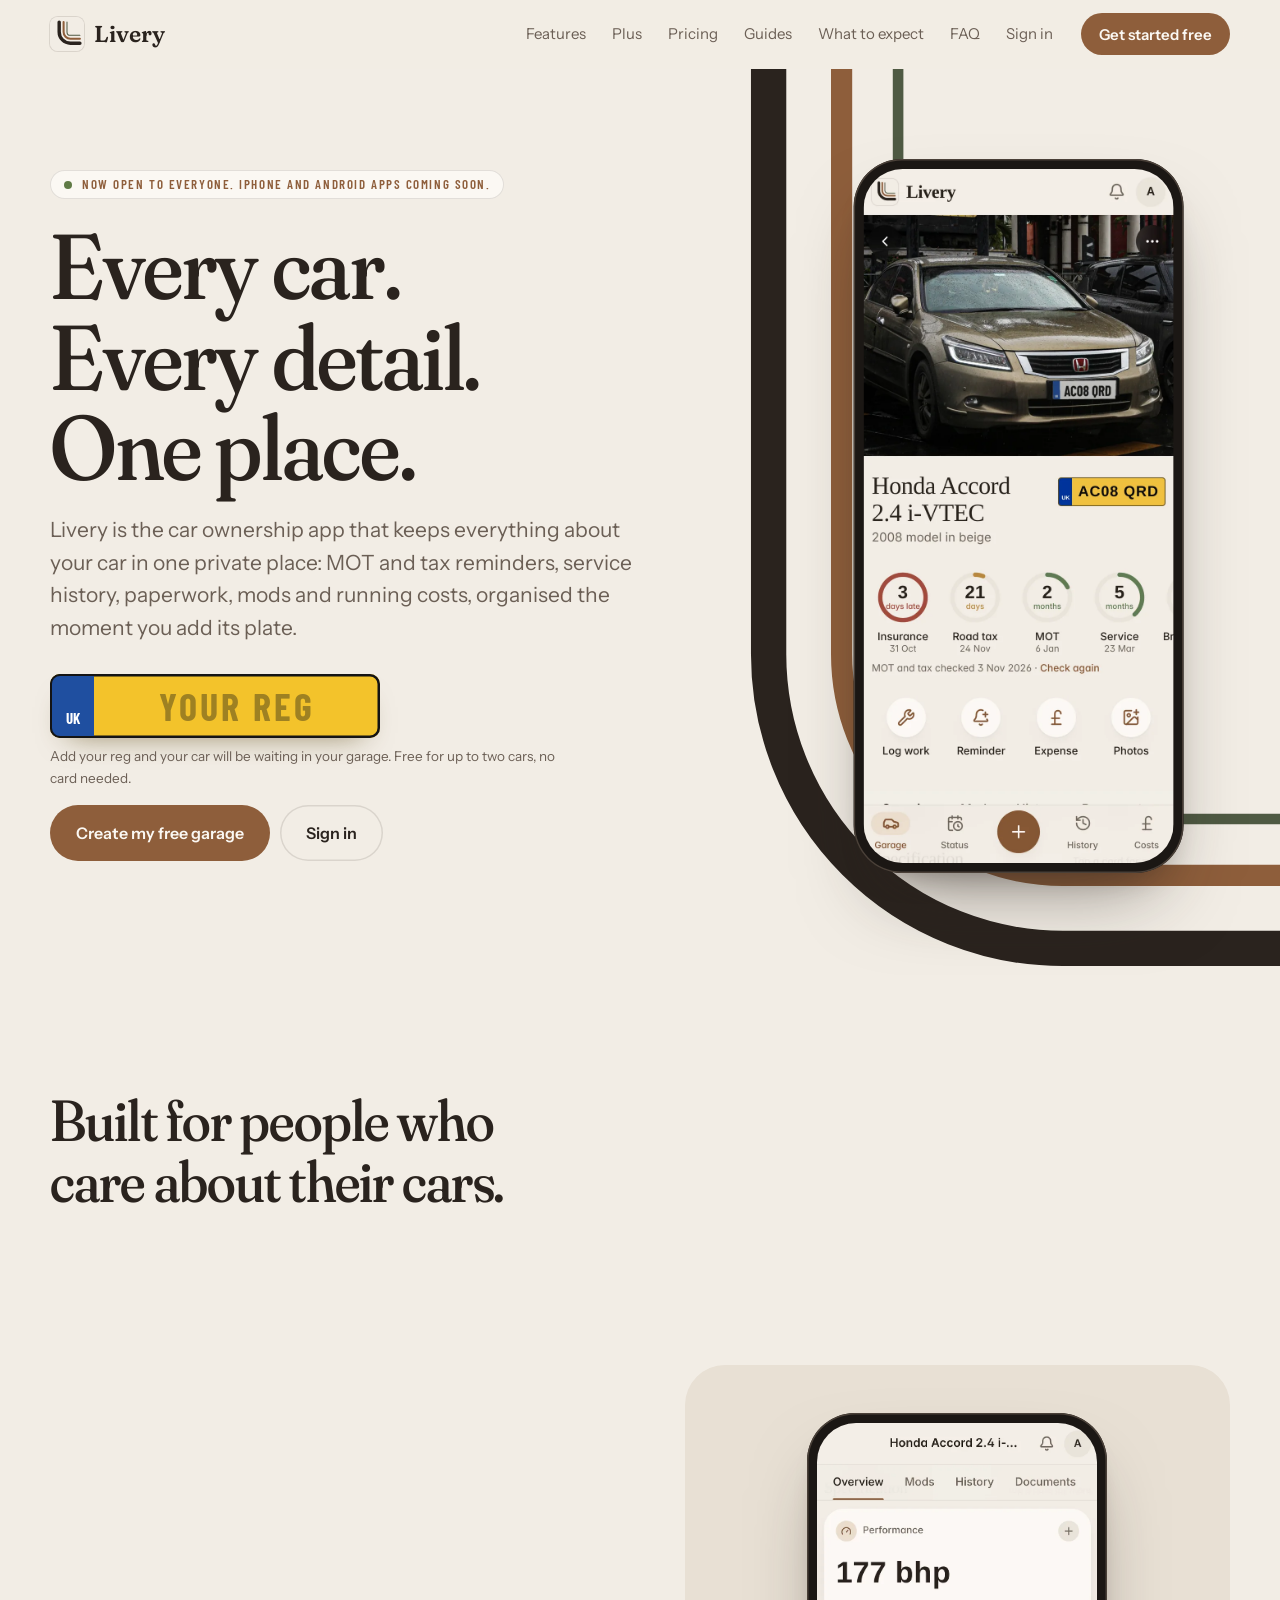
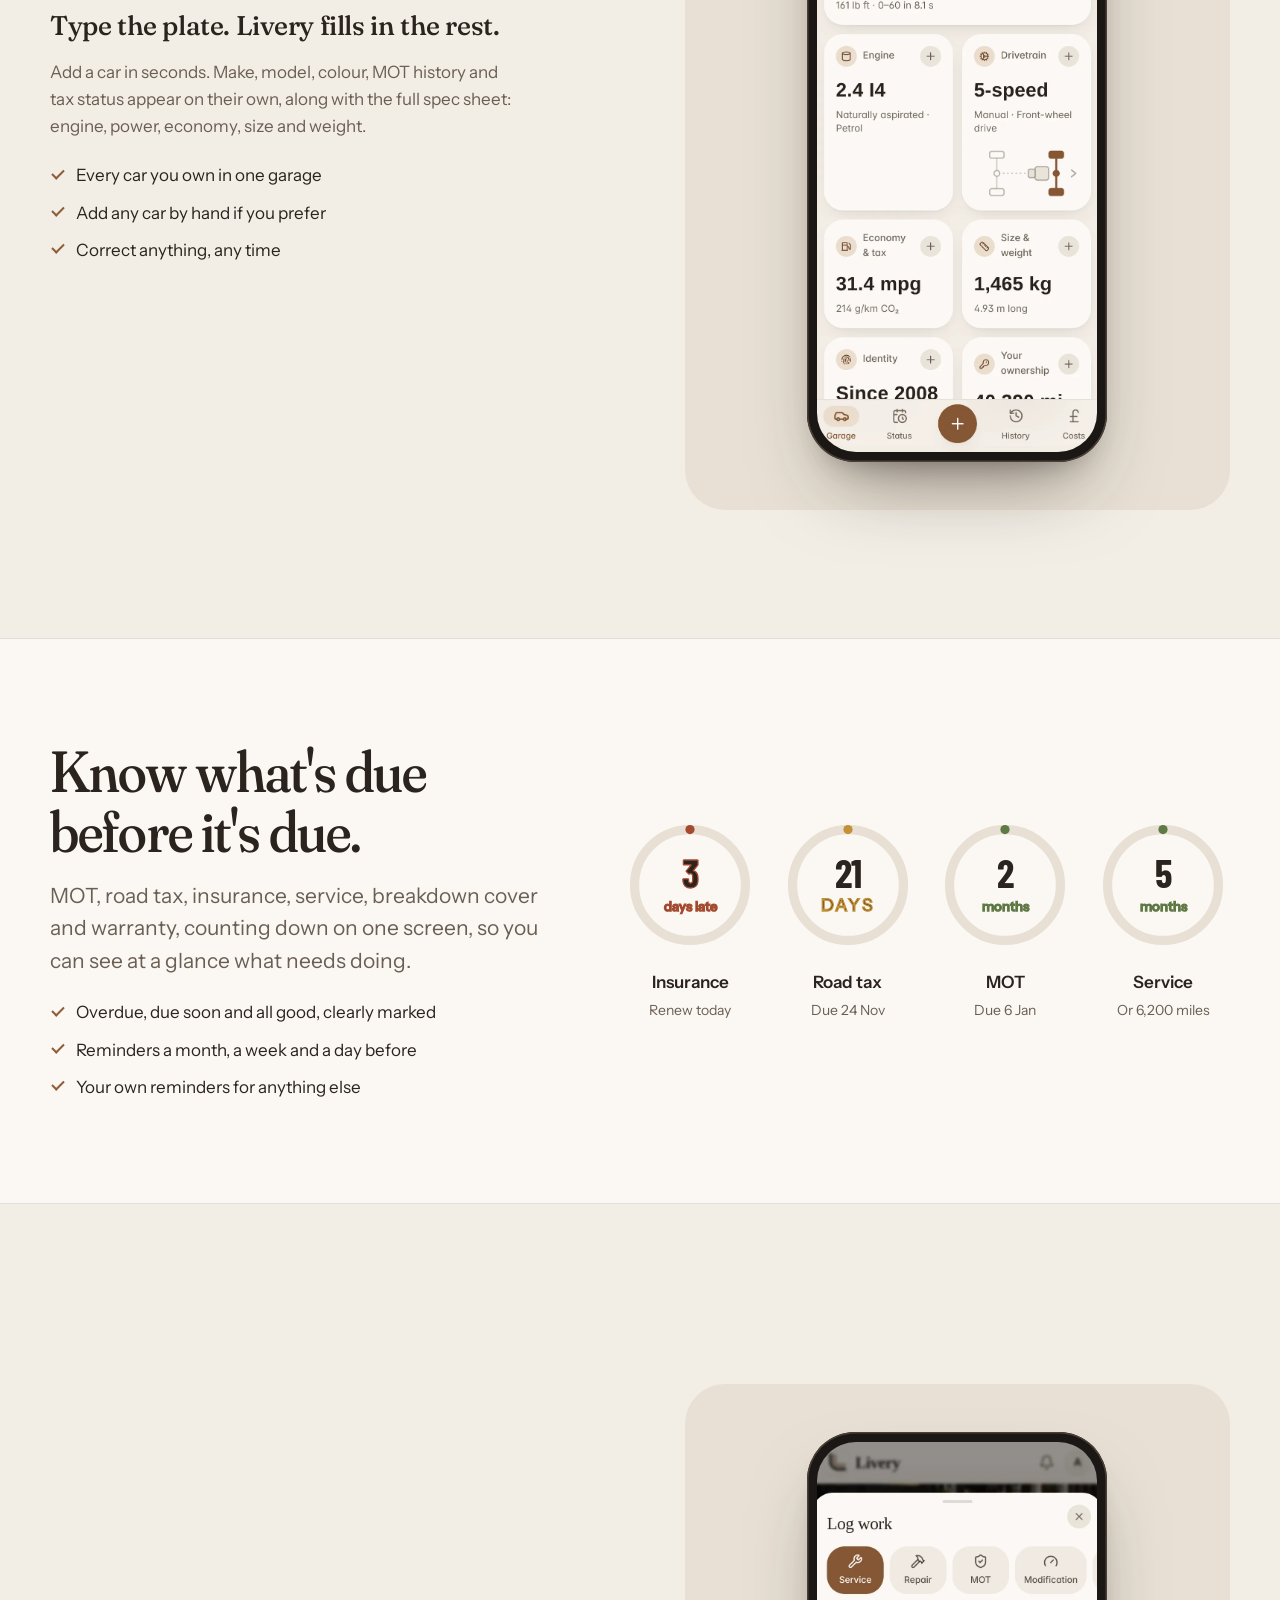
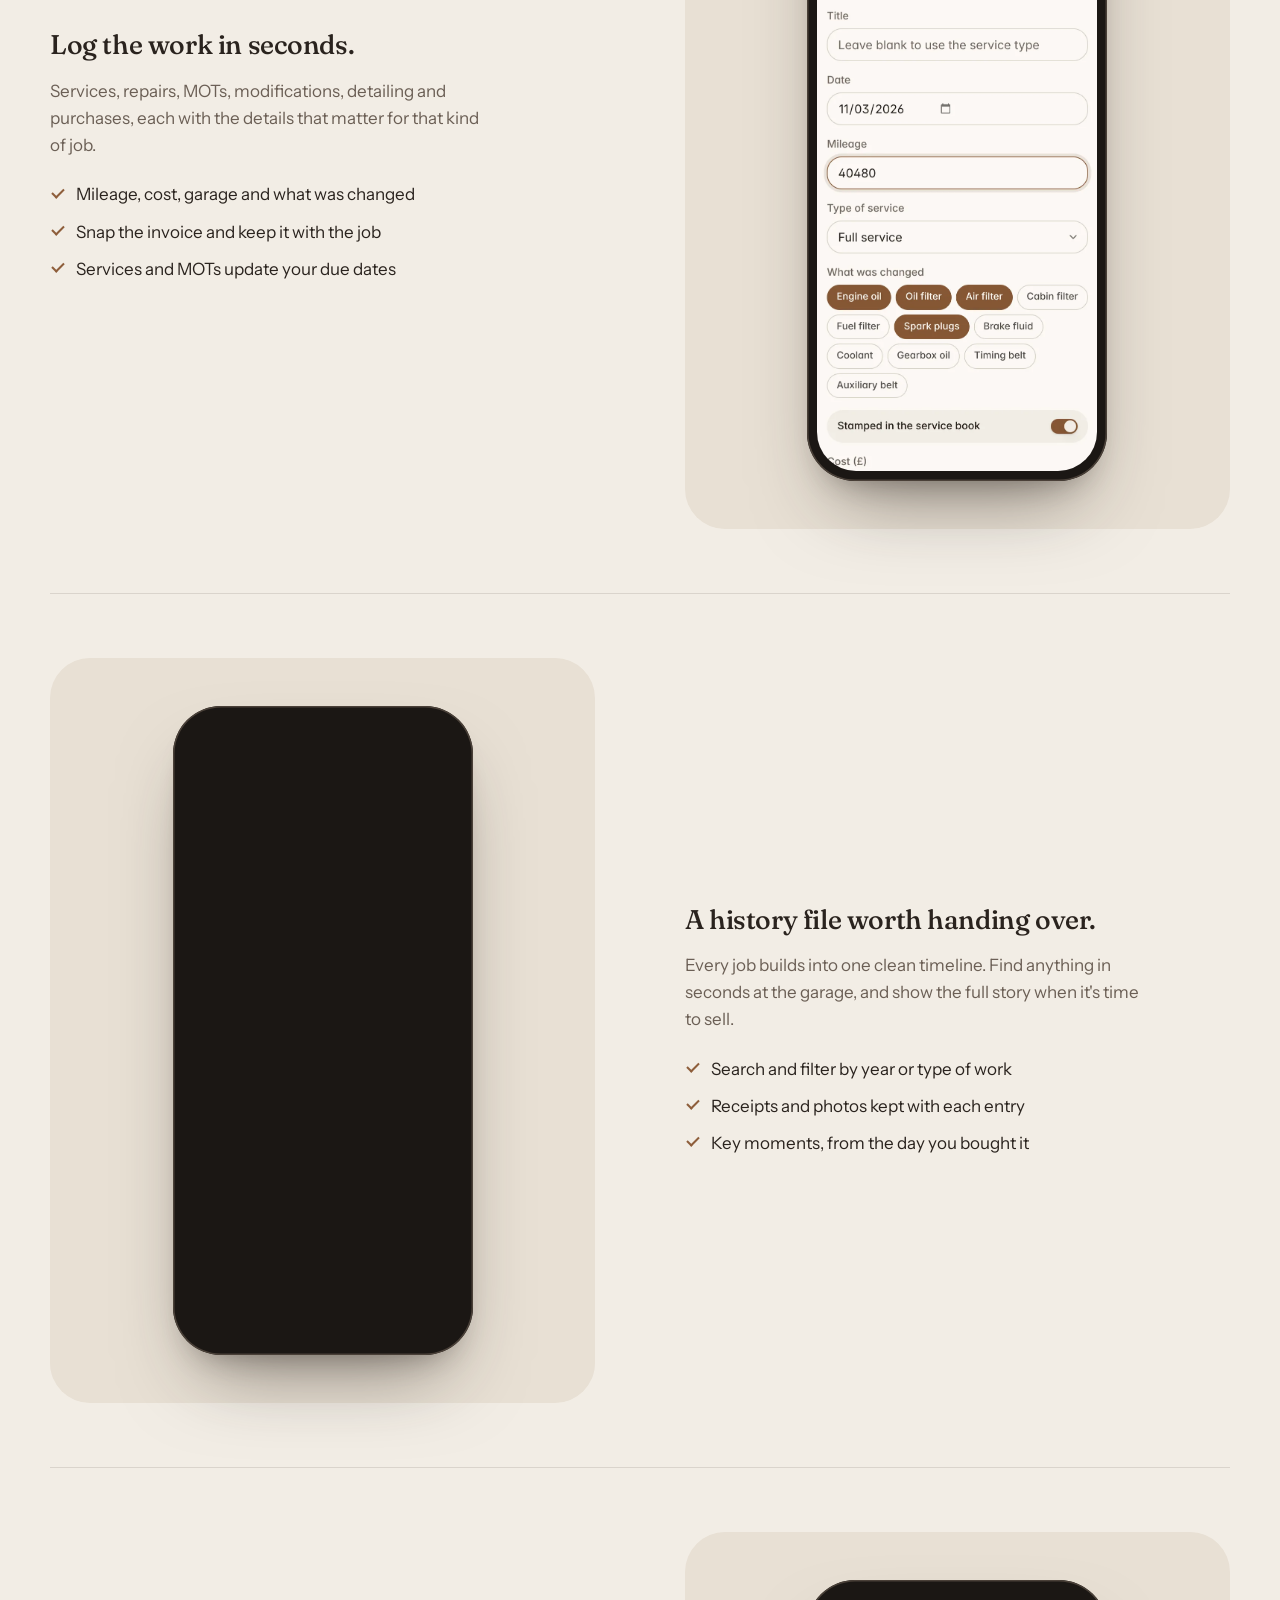
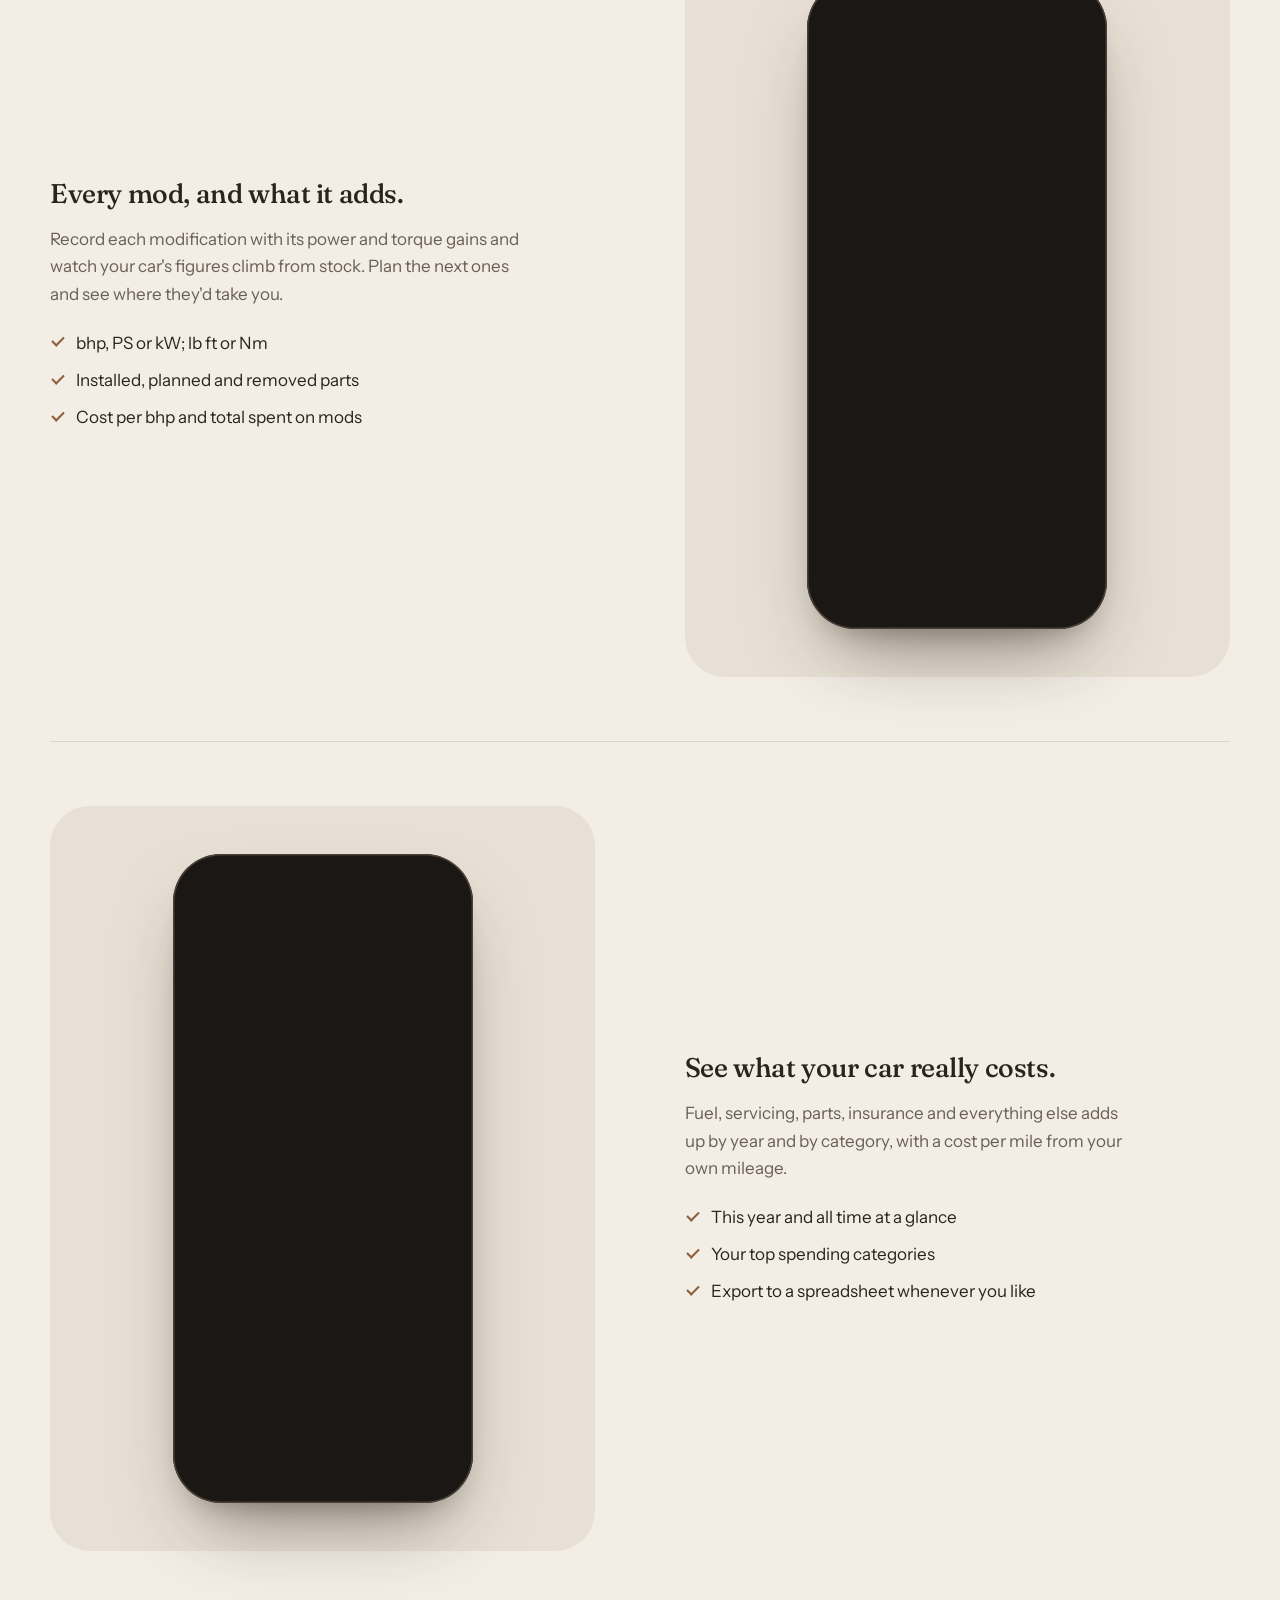
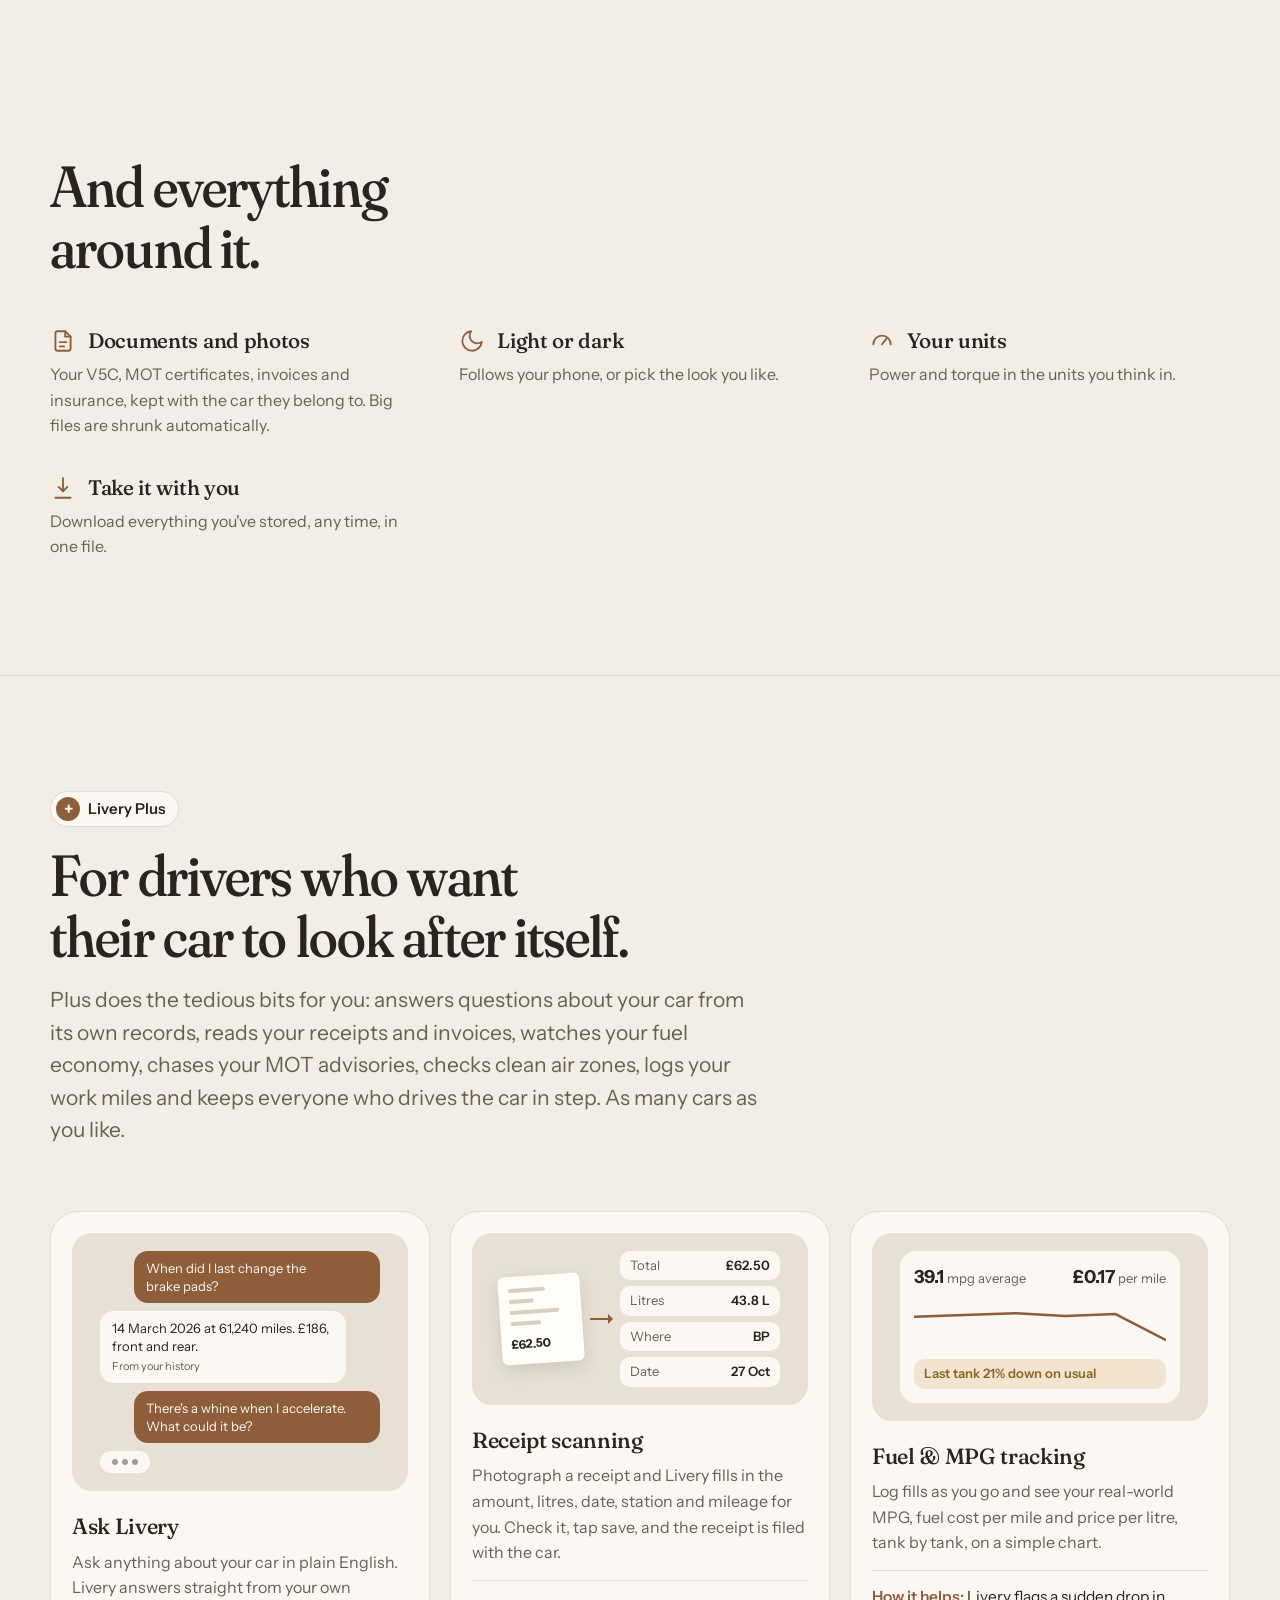
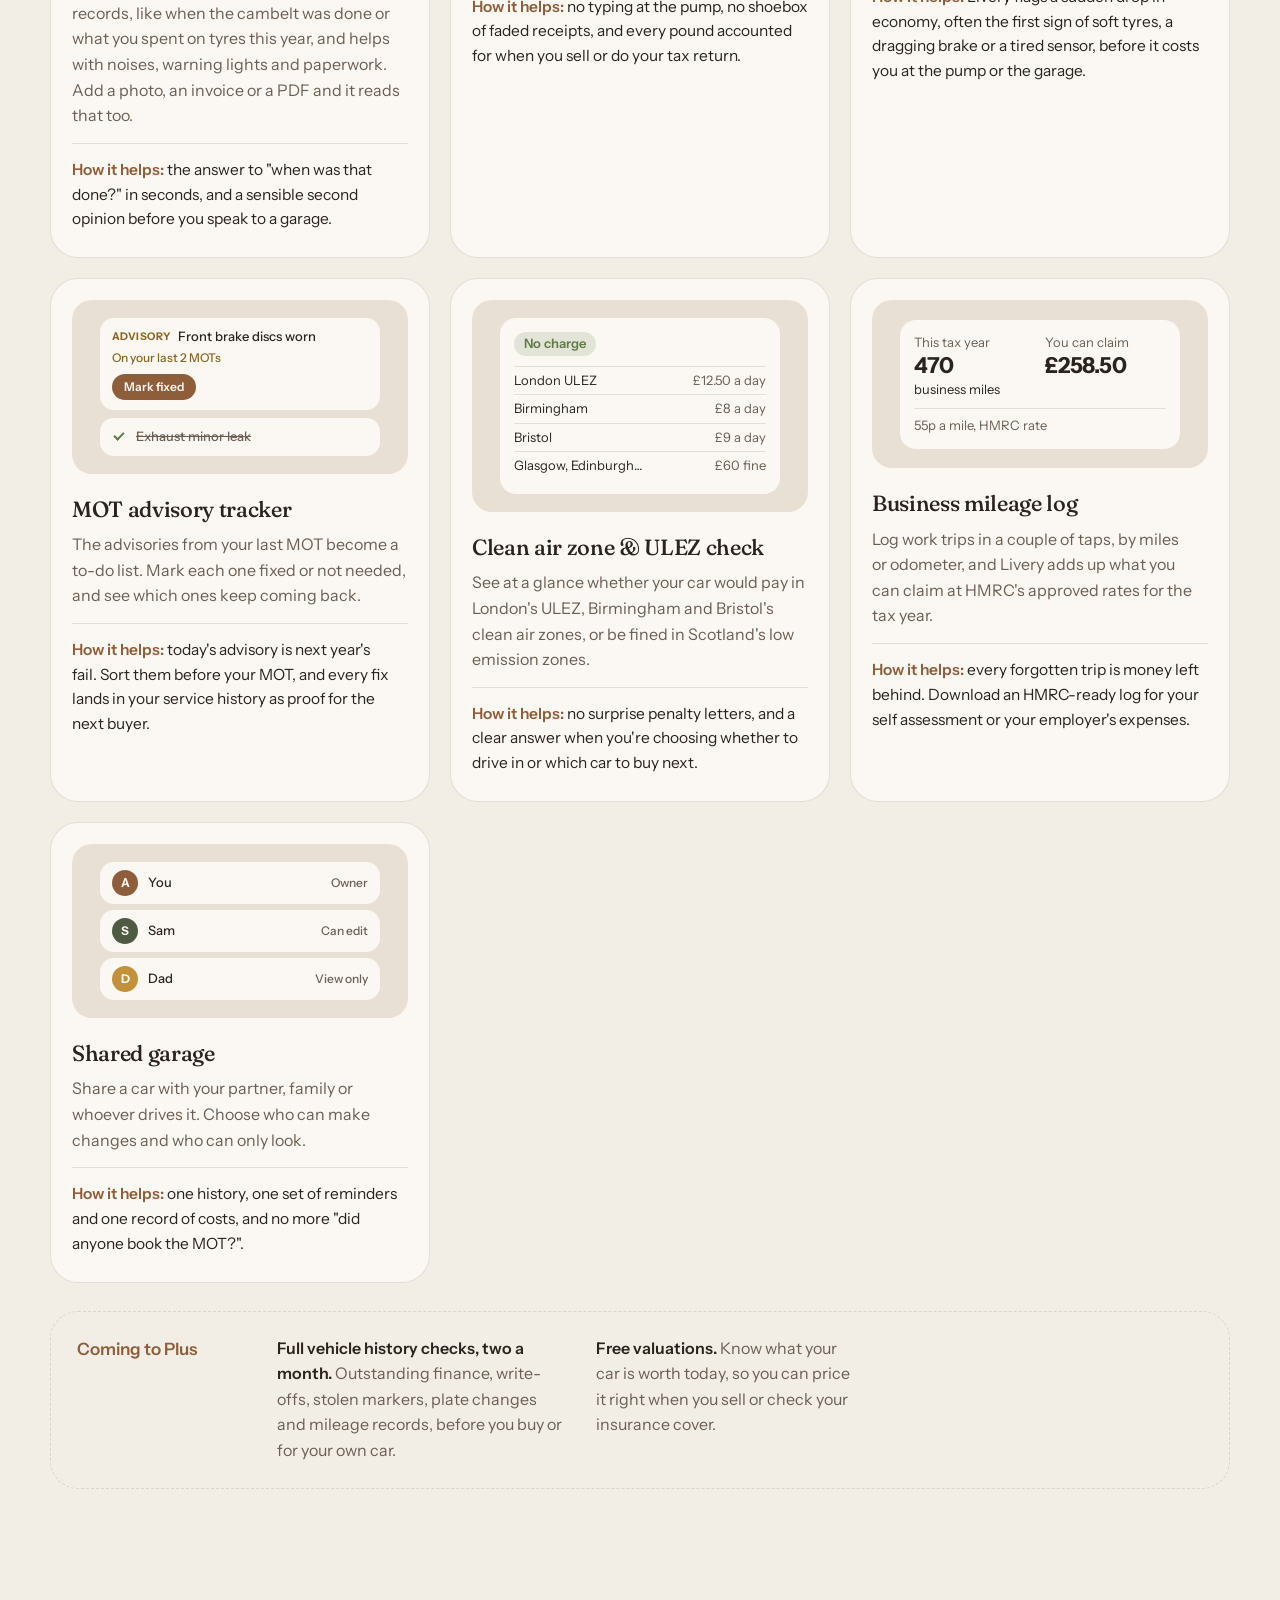
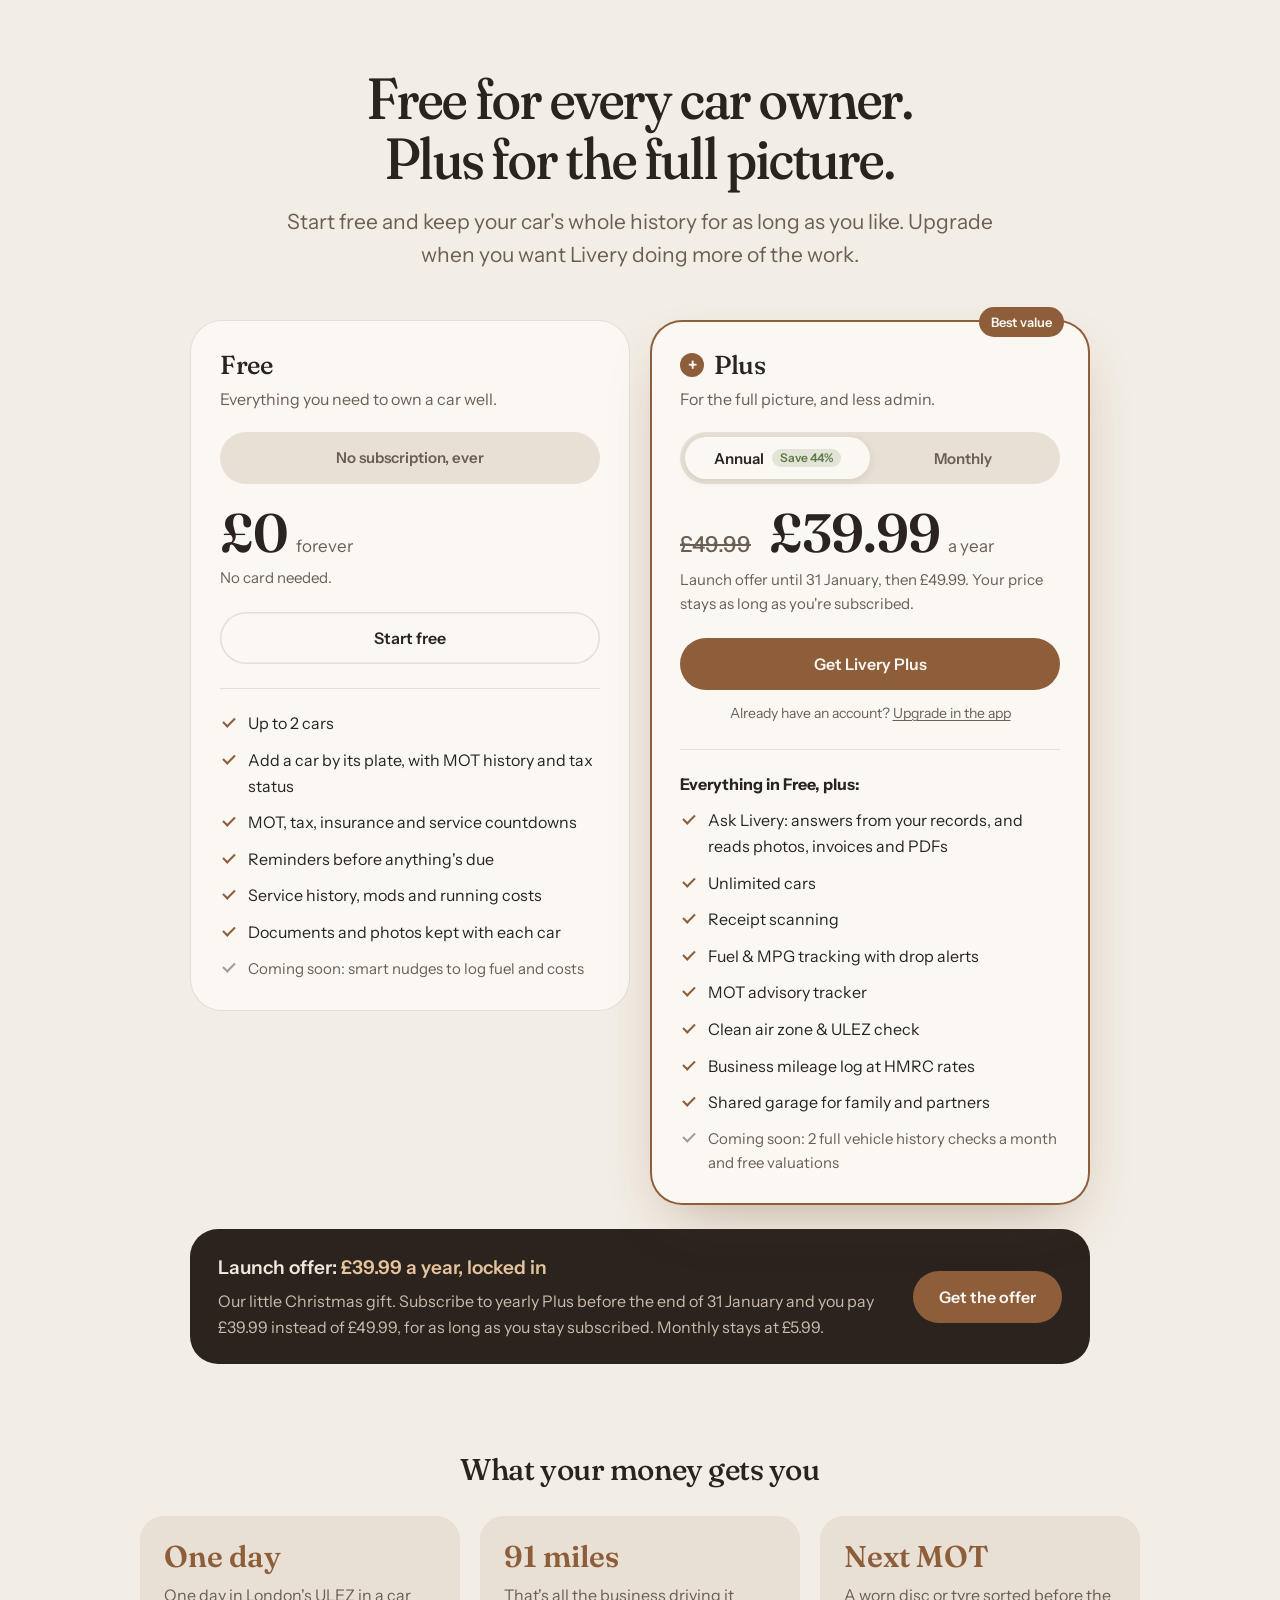
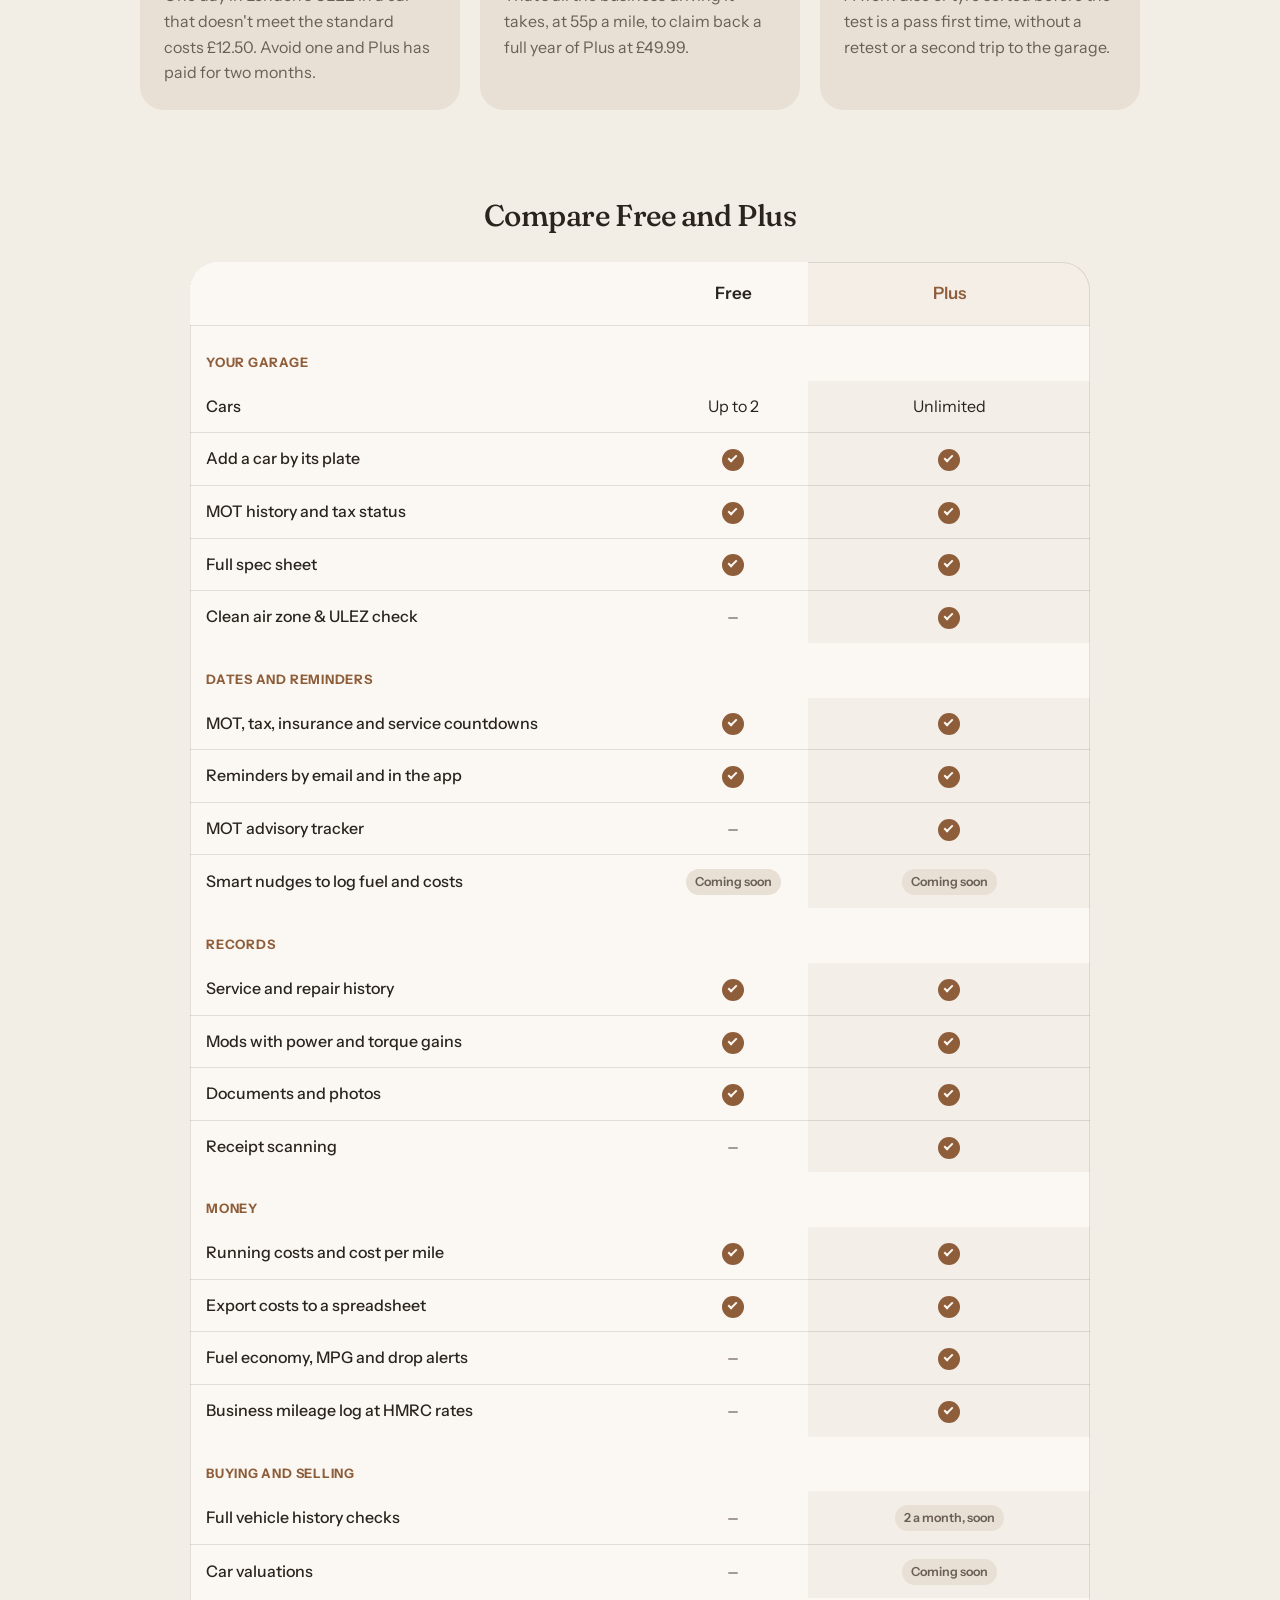
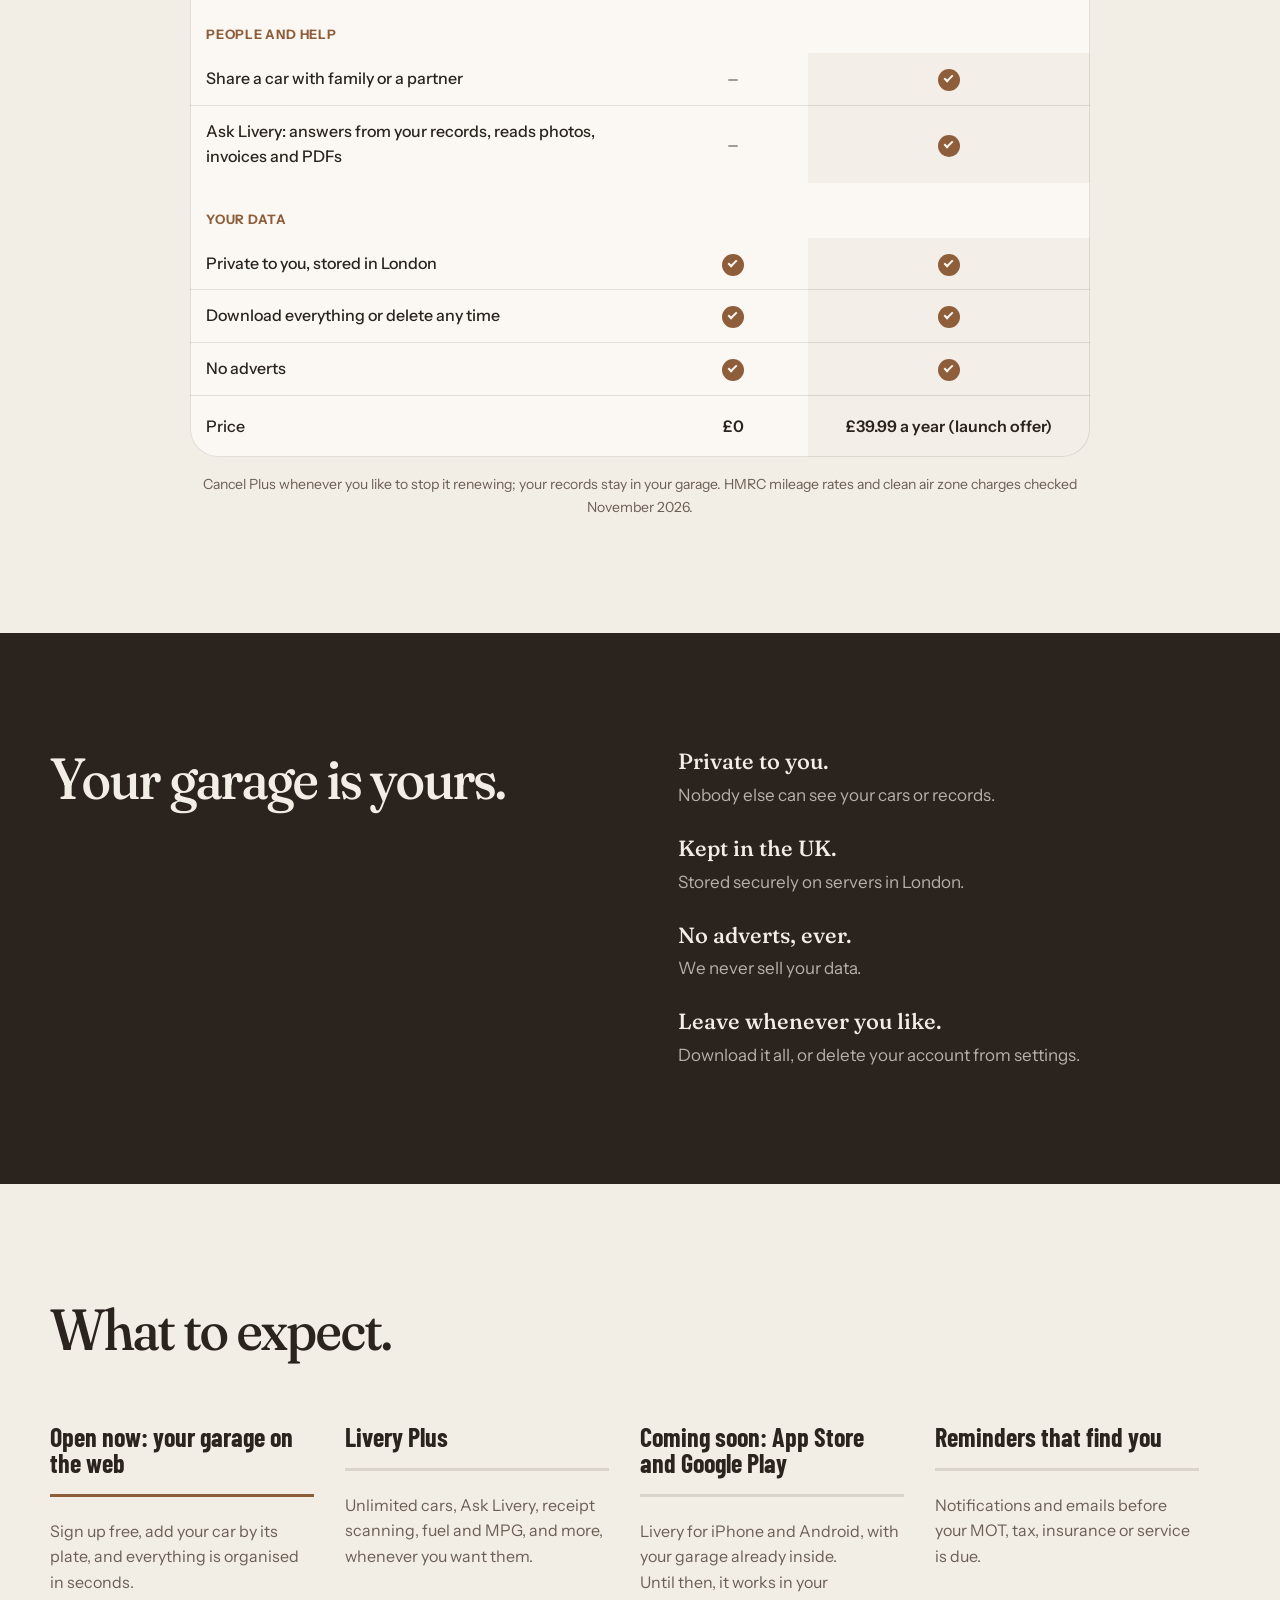
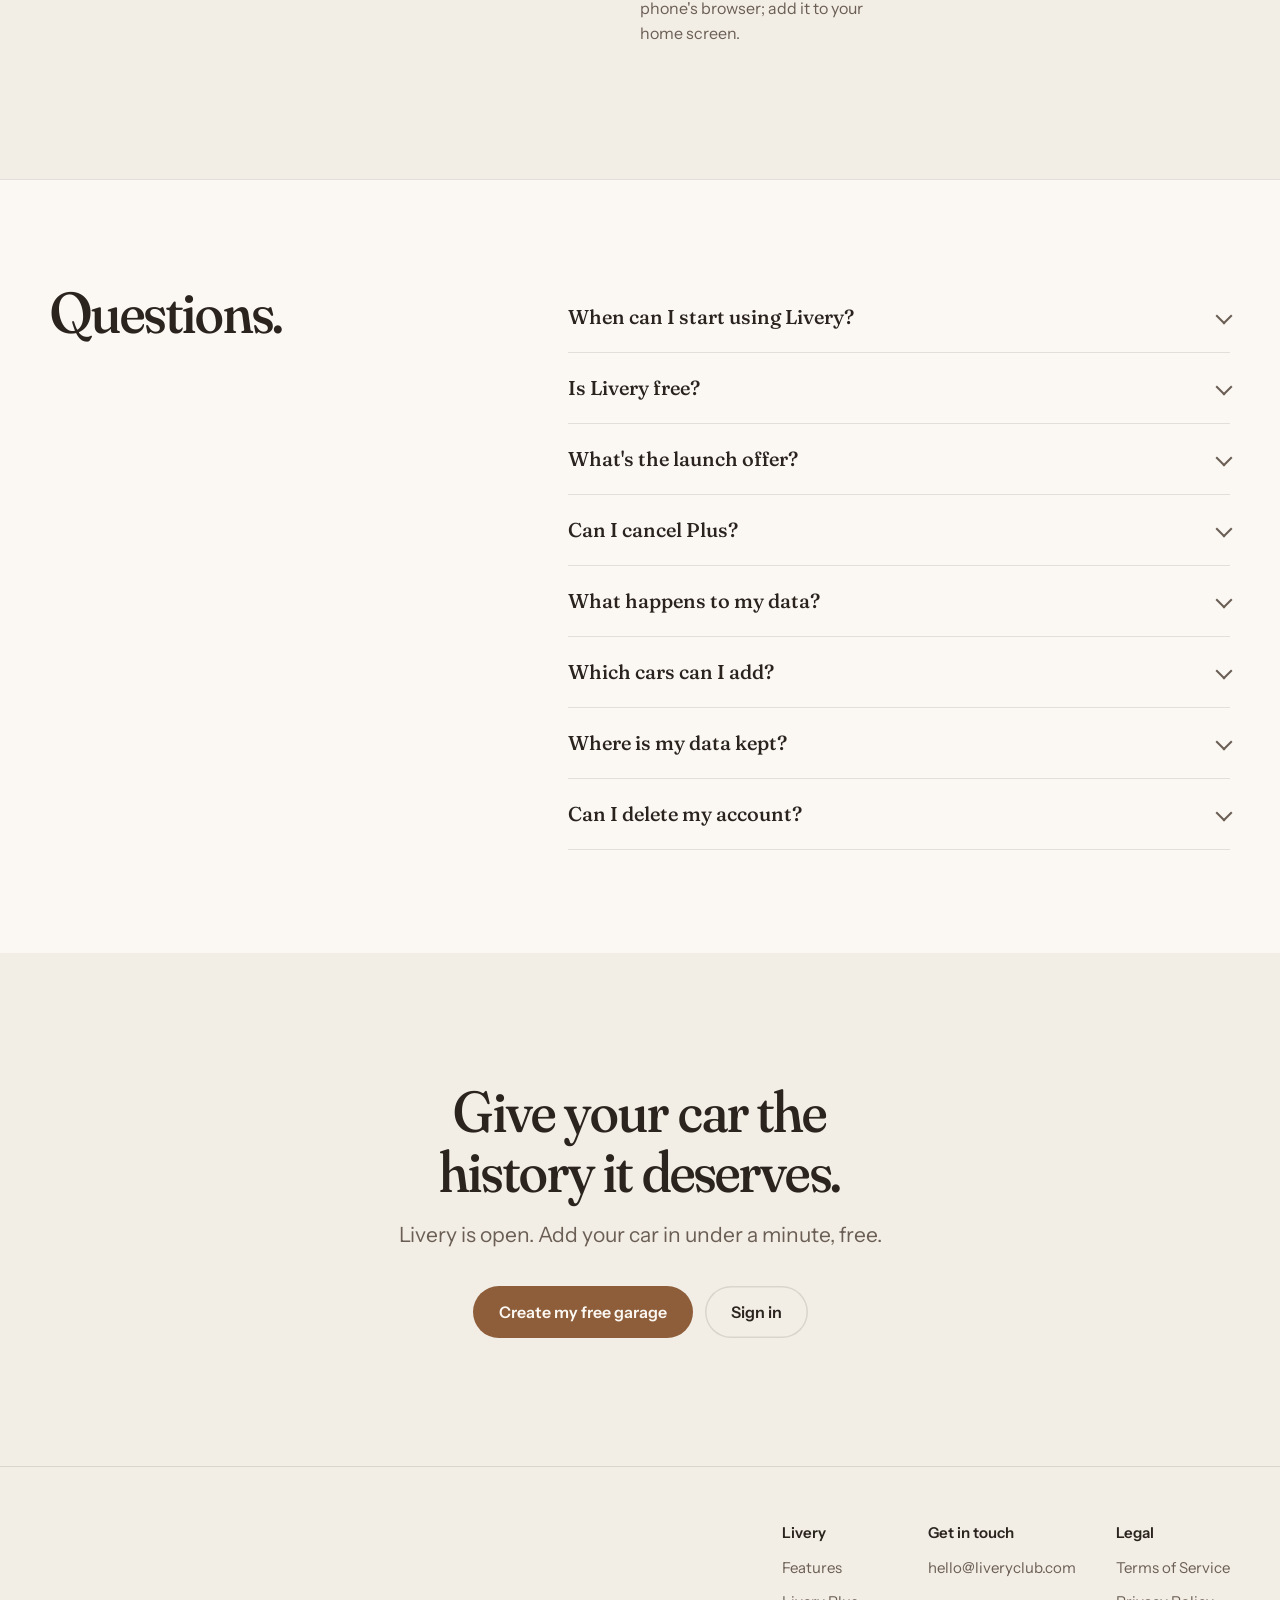
==== commit f0690ac2: "Open launch: Ask Livery feature, launch offer to 31 January, apps coming soon - Plus section leads w" ====
--- a/index.html
+++ b/index.html
@@ -99,21 +99,21 @@
           "name": "Livery Free",
           "price": "0",
           "priceCurrency": "GBP",
-          "availability": "https://schema.org/PreOrder"
+          "availability": "https://schema.org/InStock"
         },
         {
           "@type": "Offer",
           "name": "Livery Plus, monthly",
           "price": "5.99",
           "priceCurrency": "GBP",
-          "availability": "https://schema.org/PreOrder"
+          "availability": "https://schema.org/InStock"
         },
         {
           "@type": "Offer",
-          "name": "Livery Plus, annual",
-          "price": "49.99",
+          "name": "Livery Plus, annual (launch offer until 31 January 2027, then £49.99)",
+          "price": "39.99",
           "priceCurrency": "GBP",
-          "availability": "https://schema.org/PreOrder"
+          "availability": "https://schema.org/InStock"
         }
       ],
       "publisher": {
@@ -129,7 +129,7 @@
           "name": "When can I start using Livery?",
           "acceptedAnswer": {
             "@type": "Answer",
-            "text": "Now. Livery is open on the web at app.liveryclub.com: sign up free and add your car by its plate. Apps for iPhone and Android are on the way, and your garage will already be inside."
+            "text": "Now. Livery is open to everyone at app.liveryclub.com: sign up free and add your car by its plate. It works in the browser on any phone or computer, and apps for iPhone and Android are coming soon to the App Store and Google Play, with your garage already inside."
           }
         },
         {
@@ -137,15 +137,15 @@
           "name": "Is Livery free?",
           "acceptedAnswer": {
             "@type": "Answer",
-            "text": "Yes. Livery Free covers up to two cars with MOT and tax lookups, key date countdowns, reminders, service history, mods, running costs and documents, for as long as you like. Livery Plus adds receipt scanning, fuel and MPG tracking, the MOT advisory tracker, clean air zone checks, a business mileage log and shared garages and Ask Livery, your AI car helper, for £5.99 a month or £49.99 a year."
+            "text": "Yes. Livery Free covers up to two cars with MOT and tax lookups, key date countdowns, reminders, service history, mods, running costs and documents, for as long as you like. Livery Plus adds receipt scanning, fuel and MPG tracking, the MOT advisory tracker, clean air zone checks, a business mileage log and shared garages, unlimited cars and Ask Livery, your AI car helper, for £5.99 a month or £49.99 a year (£39.99 a year with the launch offer until 31 January)."
           }
         },
         {
           "@type": "Question",
-          "name": "I joined the waitlist. Do I get the early price?",
+          "name": "What's the launch offer?",
           "acceptedAnswer": {
             "@type": "Answer",
-            "text": "Everyone who joined the waitlist before launch pays £39.99 a year for Plus instead of £49.99, and keeps that price for as long as they stay subscribed. Sign up or sign in with the email you joined with."
+            "text": "Until the end of 31 January, yearly Plus is £39.99 instead of £49.99, and you keep that price for as long as you stay subscribed. After that, yearly goes back to £49.99. Monthly is £5.99. If you joined the waitlist before launch, the £39.99 price stays open to you after January too."
           }
         },
         {
@@ -153,7 +153,7 @@
           "name": "Can I cancel Plus?",
           "acceptedAnswer": {
             "@type": "Answer",
-            "text": "Yes, whenever you like, in the app. Plus stays on until the end of the period you've paid for, and if you cancel within 14 days of first subscribing you get a full refund. Your cars and records stay in your garage."
+            "text": "Yes, whenever you like, in the app. Plus stays on until the end of the period you've paid for and then stops renewing. Plus starts the moment you subscribe, so payments aren't refundable. Your cars and records stay in your garage."
           }
         },
         {
@@ -217,6 +217,7 @@
           <a href="/guides/">Guides</a>
           <a href="/#expect">What to expect</a>
           <a href="/#faq">FAQ</a>
+          <a href="https://app.liveryclub.com/auth">Sign in</a>
         </nav>
         <a class="btn btn-primary" href="https://app.liveryclub.com/auth?mode=signup">Get started free</a>
         <button class="menu-btn" type="button" aria-controls="site-nav" aria-expanded="false" aria-label="Open menu" data-menu-btn>
@@ -229,7 +230,7 @@
       <section class="hero" aria-labelledby="hero-title">
         <div class="wrap">
           <div>
-            <p class="soon"><span class="soon-dot" aria-hidden="true"></span>Now open on the web. Phone apps coming soon.</p>
+            <p class="soon"><span class="soon-dot" aria-hidden="true"></span>Now open to everyone. iPhone and Android apps coming soon.</p>
             <h1 id="hero-title">Every car. Every detail. One place.</h1>
             <p class="lede">
               Livery is the car ownership app that keeps everything about your car in one private
@@ -524,10 +525,24 @@
           <div class="plus-intro">
             <p class="eyebrow-pill"><span class="plus-mark" aria-hidden="true">+</span>Livery Plus</p>
             <h2 id="plus-title">For drivers who want their car to look after itself.</h2>
-            <p class="lede">Plus does the tedious bits for you: reads your receipts, watches your fuel economy, chases your MOT advisories, checks clean air zones, logs your work miles and keeps everyone who drives the car in step.</p>
+            <p class="lede">Plus does the tedious bits for you: answers questions about your car from its own records, reads your receipts and invoices, watches your fuel economy, chases your MOT advisories, checks clean air zones, logs your work miles and keeps everyone who drives the car in step. As many cars as you like.</p>
           </div>
 
           <div class="plus-grid">
+            <article class="pf">
+              <div class="pf-mock" aria-hidden="true">
+                <div class="mock-ask">
+                  <p class="ask-q">When did I last change the brake pads?</p>
+                  <p class="ask-a">14 March 2026 at 61,240 miles. £186, front and rear. <span class="ask-src">From your history</span></p>
+                  <p class="ask-q">There's a whine when I accelerate. What could it be?</p>
+                  <p class="ask-a ask-typing"><span></span><span></span><span></span></p>
+                </div>
+              </div>
+              <h3>Ask Livery</h3>
+              <p class="pf-what">Ask anything about your car in plain English. Livery answers straight from your own records, like when the cambelt was done or what you spent on tyres this year, and helps with noises, warning lights and paperwork. Add a photo, an invoice or a PDF and it reads that too.</p>
+              <p class="pf-why"><strong>How it helps:</strong> the answer to "when was that done?" in seconds, and a sensible second opinion before you speak to a garage.</p>
+            </article>
+
             <article class="pf">
               <div class="pf-mock" aria-hidden="true">
                 <div class="mock-receipt">
@@ -660,17 +675,18 @@
               <h3><span class="plus-mark" aria-hidden="true">+</span> Plus</h3>
               <p class="plan-for">For the full picture, and less admin.</p>
               <div class="billing" role="radiogroup" aria-label="Plus billing period" data-billing>
-                <button type="button" role="radio" aria-checked="true" data-period="annual">Annual <span class="save">Save 30%</span></button>
+                <button type="button" role="radio" aria-checked="true" data-period="annual">Annual <span class="save" data-save>Save 44%</span></button>
                 <button type="button" role="radio" aria-checked="false" data-period="monthly">Monthly</button>
               </div>
               <p class="price" data-price>
-                <span class="from" data-from>From</span><span class="amt" data-amt>£4.17</span><span class="per" data-per>a month</span>
+                <span class="from" data-from hidden>From</span><s class="was" data-was>£49.99</s><span class="amt" data-amt>£39.99</span><span class="per" data-per>a year</span>
               </p>
-              <p class="price-note" data-note>£49.99 billed yearly. Save 30% on monthly.</p>
+              <p class="price-note" data-note>Launch offer until 31 January, then £49.99. Your price stays as long as you're subscribed.</p>
               <a class="btn btn-primary" href="https://app.liveryclub.com/auth?mode=signup&amp;redirect=%2Fplus">Get Livery Plus</a>
               <p class="price-note plan-upgrade">Already have an account? <a href="https://app.liveryclub.com/plus">Upgrade in the app</a></p>
               <ul class="plan-list">
                 <li><strong>Everything in Free, plus:</strong></li>
+                <li>Ask Livery: answers from your records, and reads photos, invoices and PDFs</li>
                 <li>Unlimited cars</li>
                 <li>Receipt scanning</li>
                 <li>Fuel &amp; MPG tracking with drop alerts</li>
@@ -678,18 +694,17 @@
                 <li>Clean air zone &amp; ULEZ check</li>
                 <li>Business mileage log at HMRC rates</li>
                 <li>Shared garage for family and partners</li>
-                <li>Ask Livery, your AI car helper</li>
                 <li class="plan-soon">Coming soon: 2 full vehicle history checks a month and free valuations</li>
               </ul>
             </article>
           </div>
 
-          <aside class="founder" aria-label="Early access offer">
+          <aside class="founder" aria-label="Launch offer" data-offer>
             <div>
-              <p class="founder-title">Joined the waitlist? <span class="founder-price">£39.99 a year, for life</span></p>
-              <p>Everyone who joined the waitlist before launch pays £39.99 a year for Plus instead of £49.99, for as long as they stay subscribed. Use the same email you joined with and the price is waiting for you.</p>
-            </div>
-            <a class="btn btn-primary" href="https://app.liveryclub.com/auth?redirect=%2Fplus">Claim my price</a>
+              <p class="founder-title">Launch offer: <span class="founder-price">£39.99 a year, locked in</span></p>
+              <p>Our little Christmas gift. Subscribe to yearly Plus before the end of 31 January and you pay £39.99 instead of £49.99, for as long as you stay subscribed. Monthly stays at £5.99.</p>
+            </div>
+            <a class="btn btn-primary" href="https://app.liveryclub.com/auth?mode=signup&amp;redirect=%2Fplus">Get the offer</a>
           </aside>
 
           <div class="value">
@@ -745,7 +760,7 @@
 
                   <tr class="group"><th scope="rowgroup" colspan="3">People and help</th></tr>
                   <tr><th scope="row">Share a car with family or a partner</th><td><span class="no">Not included</span></td><td class="col-plus"><span class="yes">Included</span></td></tr>
-                  <tr><th scope="row">Ask Livery AI car helper</th><td><span class="no">Not included</span></td><td class="col-plus"><span class="yes">Included</span></td></tr>
+                  <tr><th scope="row">Ask Livery: answers from your records, reads photos, invoices and PDFs</th><td><span class="no">Not included</span></td><td class="col-plus"><span class="yes">Included</span></td></tr>
 
                   <tr class="group"><th scope="rowgroup" colspan="3">Your data</th></tr>
                   <tr><th scope="row">Private to you, stored in London</th><td><span class="yes">Included</span></td><td class="col-plus"><span class="yes">Included</span></td></tr>
@@ -756,12 +771,12 @@
                   <tr>
                     <th scope="row">Price</th>
                     <td>£0</td>
-                    <td class="col-plus"><span data-foot-price>£4.17 a month, billed yearly</span></td>
+                    <td class="col-plus"><span data-foot-price>£39.99 a year (launch offer)</span></td>
                   </tr>
                 </tfoot>
               </table>
             </div>
-            <p class="compare-note">Cancel Plus whenever you like; your records stay in your garage. HMRC mileage rates and clean air zone charges checked November 2026.</p>
+            <p class="compare-note">Cancel Plus whenever you like to stop it renewing; your records stay in your garage. HMRC mileage rates and clean air zone charges checked November 2026.</p>
           </div>
         </div>
       </section>
@@ -807,8 +822,8 @@
               <p>Unlimited cars, Ask Livery, receipt scanning, fuel and MPG, and more, whenever you want them.</p>
             </li>
             <li class="stage">
-              <div class="stage-head">Phone apps</div>
-              <p>Livery for Android and iPhone, with your garage already inside.</p>
+              <div class="stage-head">Coming soon: App Store and Google Play</div>
+              <p>Livery for iPhone and Android, with your garage already inside. Until then, it works in your phone's browser; add it to your home screen.</p>
             </li>
             <li class="stage">
               <div class="stage-head">Reminders that find you</div>
@@ -824,19 +839,19 @@
           <div>
             <details>
               <summary>When can I start using Livery?</summary>
-              <p>Now. Livery is open on the web at app.liveryclub.com: sign up free and add your car by its plate. Apps for iPhone and Android are on the way, and your garage will already be inside.</p>
+              <p>Now. Livery is open to everyone at app.liveryclub.com: sign up free and add your car by its plate. It works in the browser on any phone or computer, and apps for iPhone and Android are coming soon to the App Store and Google Play, with your garage already inside.</p>
             </details>
             <details>
               <summary>Is Livery free?</summary>
-              <p>Yes. Livery Free covers up to two cars with MOT and tax lookups, key date countdowns, reminders, service history, mods, running costs and documents, for as long as you like. Livery Plus adds receipt scanning, fuel and MPG tracking, the MOT advisory tracker, clean air zone checks, a business mileage log and shared garages and Ask Livery, your AI car helper, for £5.99 a month or £49.99 a year.</p>
+              <p>Yes. Livery Free covers up to two cars with MOT and tax lookups, key date countdowns, reminders, service history, mods, running costs and documents, for as long as you like. Livery Plus adds receipt scanning, fuel and MPG tracking, the MOT advisory tracker, clean air zone checks, a business mileage log and shared garages, unlimited cars and Ask Livery, your AI car helper, for £5.99 a month or £49.99 a year (£39.99 a year with the launch offer until 31 January).</p>
             </details>
             <details>
-              <summary>I joined the waitlist. Do I get the early price?</summary>
-              <p>Everyone who joined the waitlist before launch pays £39.99 a year for Plus instead of £49.99, and keeps that price for as long as they stay subscribed. Sign up or sign in with the email you joined with.</p>
+              <summary>What's the launch offer?</summary>
+              <p>Until the end of 31 January, yearly Plus is £39.99 instead of £49.99, and you keep that price for as long as you stay subscribed. After that, yearly goes back to £49.99. Monthly is £5.99. If you joined the waitlist before launch, the £39.99 price stays open to you after January too.</p>
             </details>
             <details>
               <summary>Can I cancel Plus?</summary>
-              <p>Yes, whenever you like, in the app. Plus stays on until the end of the period you've paid for, and if you cancel within 14 days of first subscribing you get a full refund. Your cars and records stay in your garage.</p>
+              <p>Yes, whenever you like, in the app. Plus stays on until the end of the period you've paid for and then stops renewing. Plus starts the moment you subscribe, so payments aren't refundable. Your cars and records stay in your garage.</p>
             </details>
             <details>
               <summary>What happens to my data?</summary>
--- a/style.css
+++ b/style.css
@@ -2228,3 +2228,55 @@
     grid-template-columns: 1fr;
   }
 }
+
+/* Ask Livery mock and launch-offer price */
+.mock-ask {
+  display: grid;
+  gap: 8px;
+  font-size: 13px;
+  line-height: 1.4;
+}
+.mock-ask p {
+  margin: 0;
+  max-width: 88%;
+  padding: 8px 12px;
+  border-radius: 14px;
+}
+.ask-q {
+  justify-self: end;
+  background: var(--leather);
+  color: var(--paper);
+  border-bottom-right-radius: 4px;
+}
+.ask-a {
+  justify-self: start;
+  background: var(--surface);
+  border-bottom-left-radius: 4px;
+}
+.ask-src {
+  display: block;
+  margin-top: 4px;
+  color: var(--muted);
+  font-size: 11px;
+}
+.ask-typing {
+  display: flex;
+  gap: 4px;
+}
+.ask-typing span {
+  width: 6px;
+  height: 6px;
+  border-radius: 999px;
+  background: var(--muted);
+  opacity: 0.6;
+}
+.price .was {
+  margin-right: 10px;
+  color: var(--muted);
+  font-size: 22px;
+  font-weight: 500;
+  text-decoration-thickness: 1.5px;
+}
+.price .was[hidden] {
+  display: none;
+}
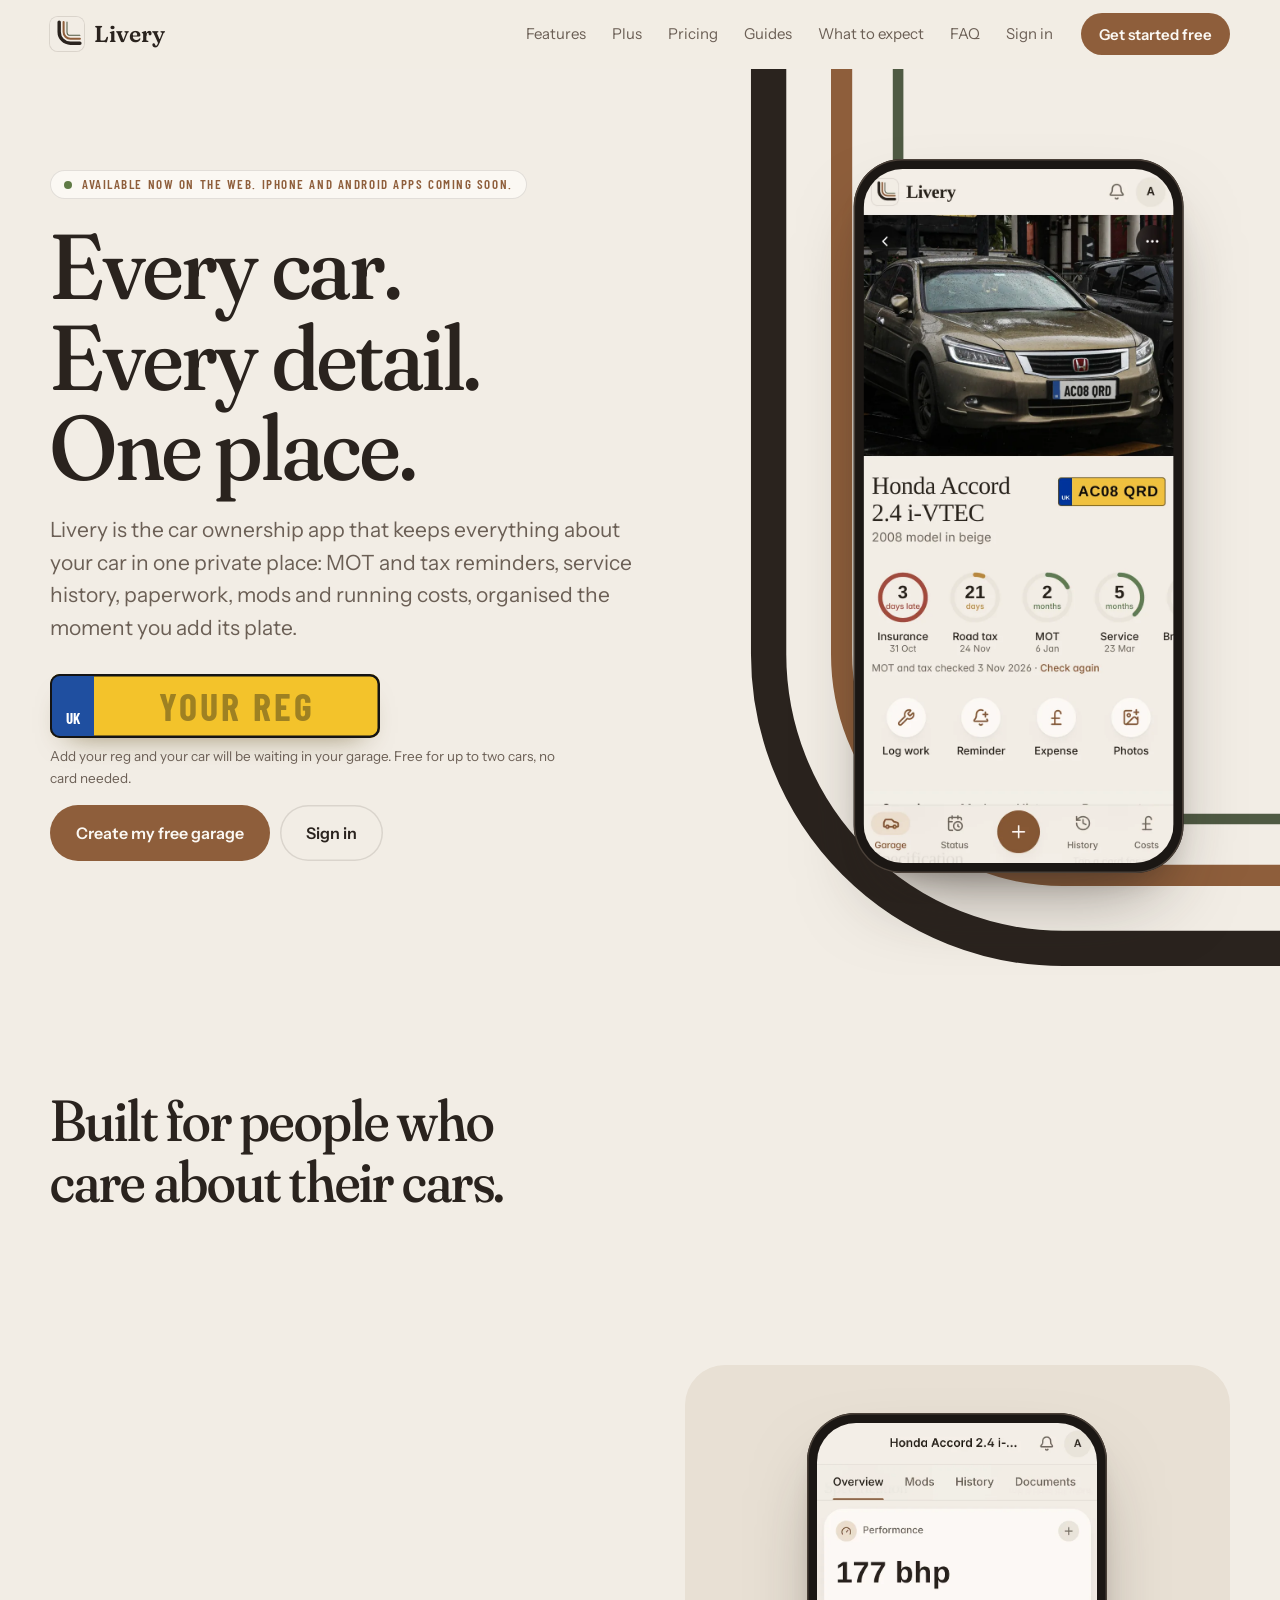
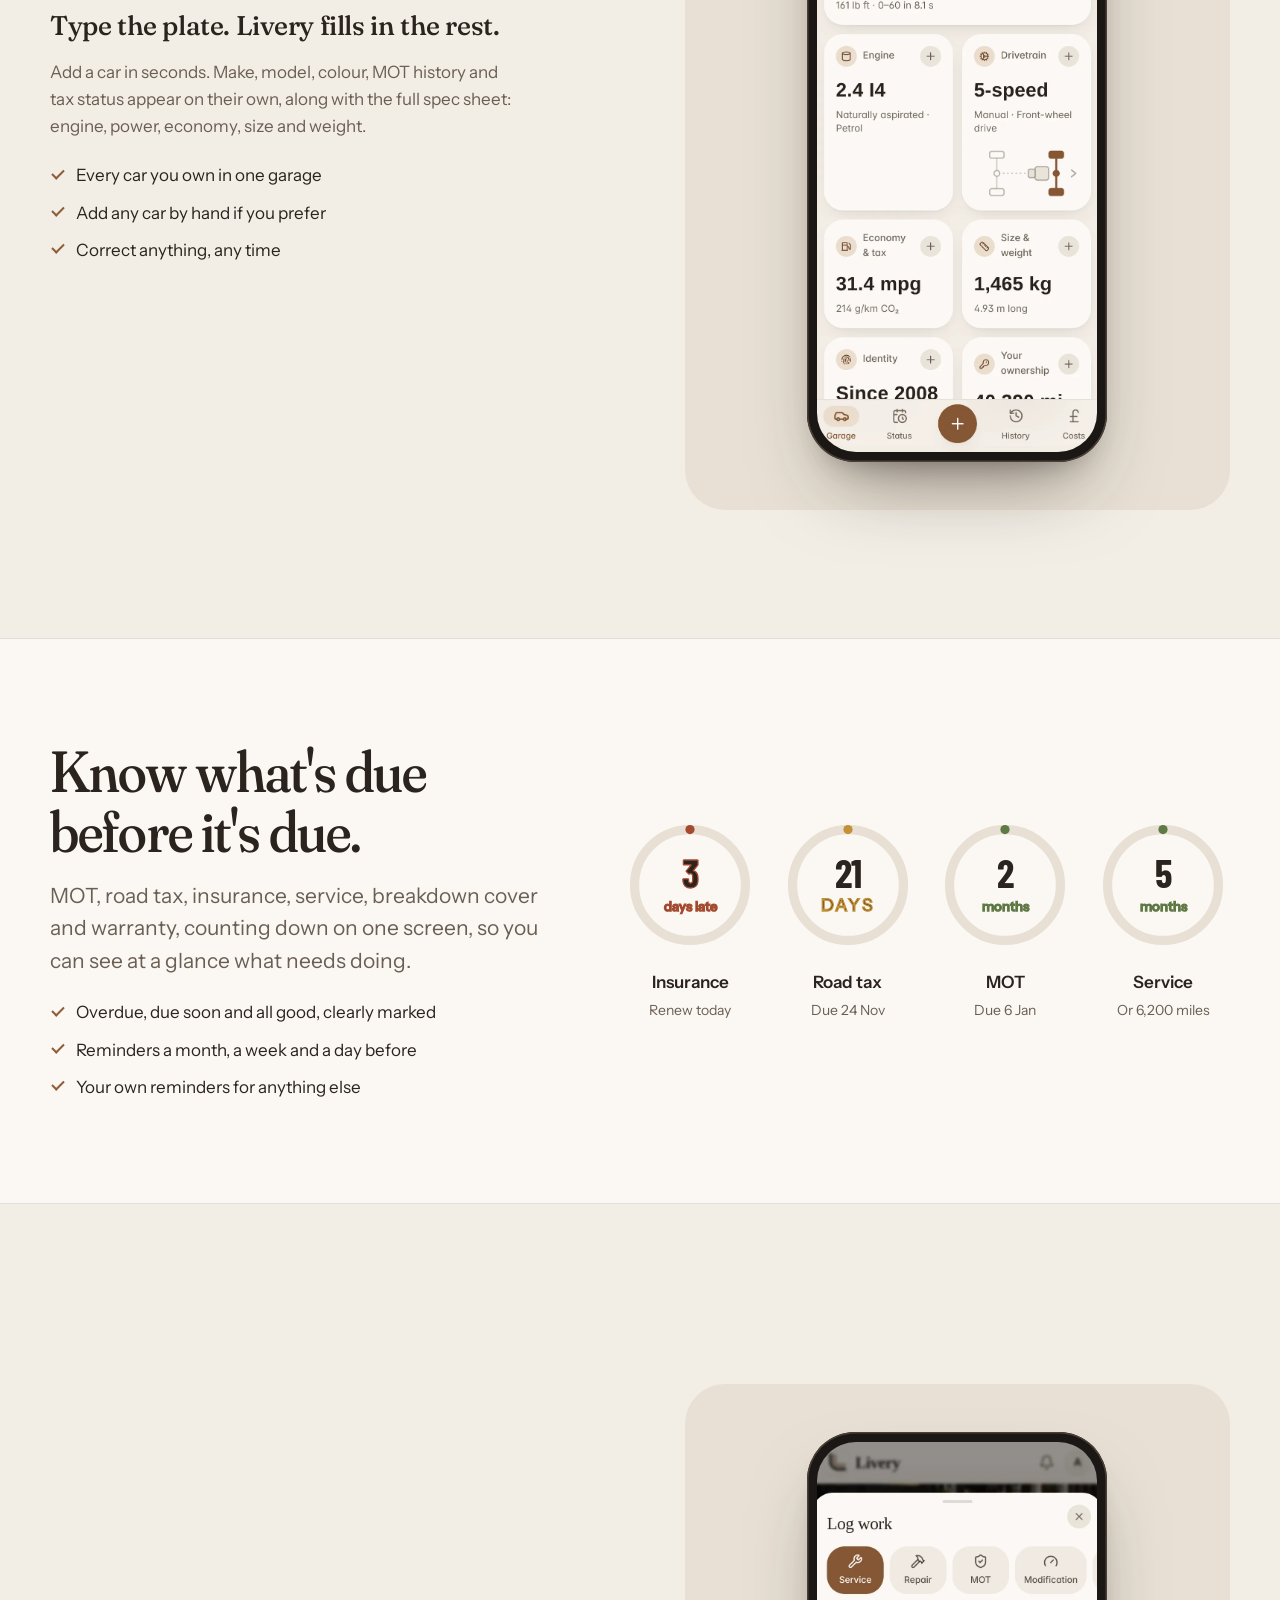
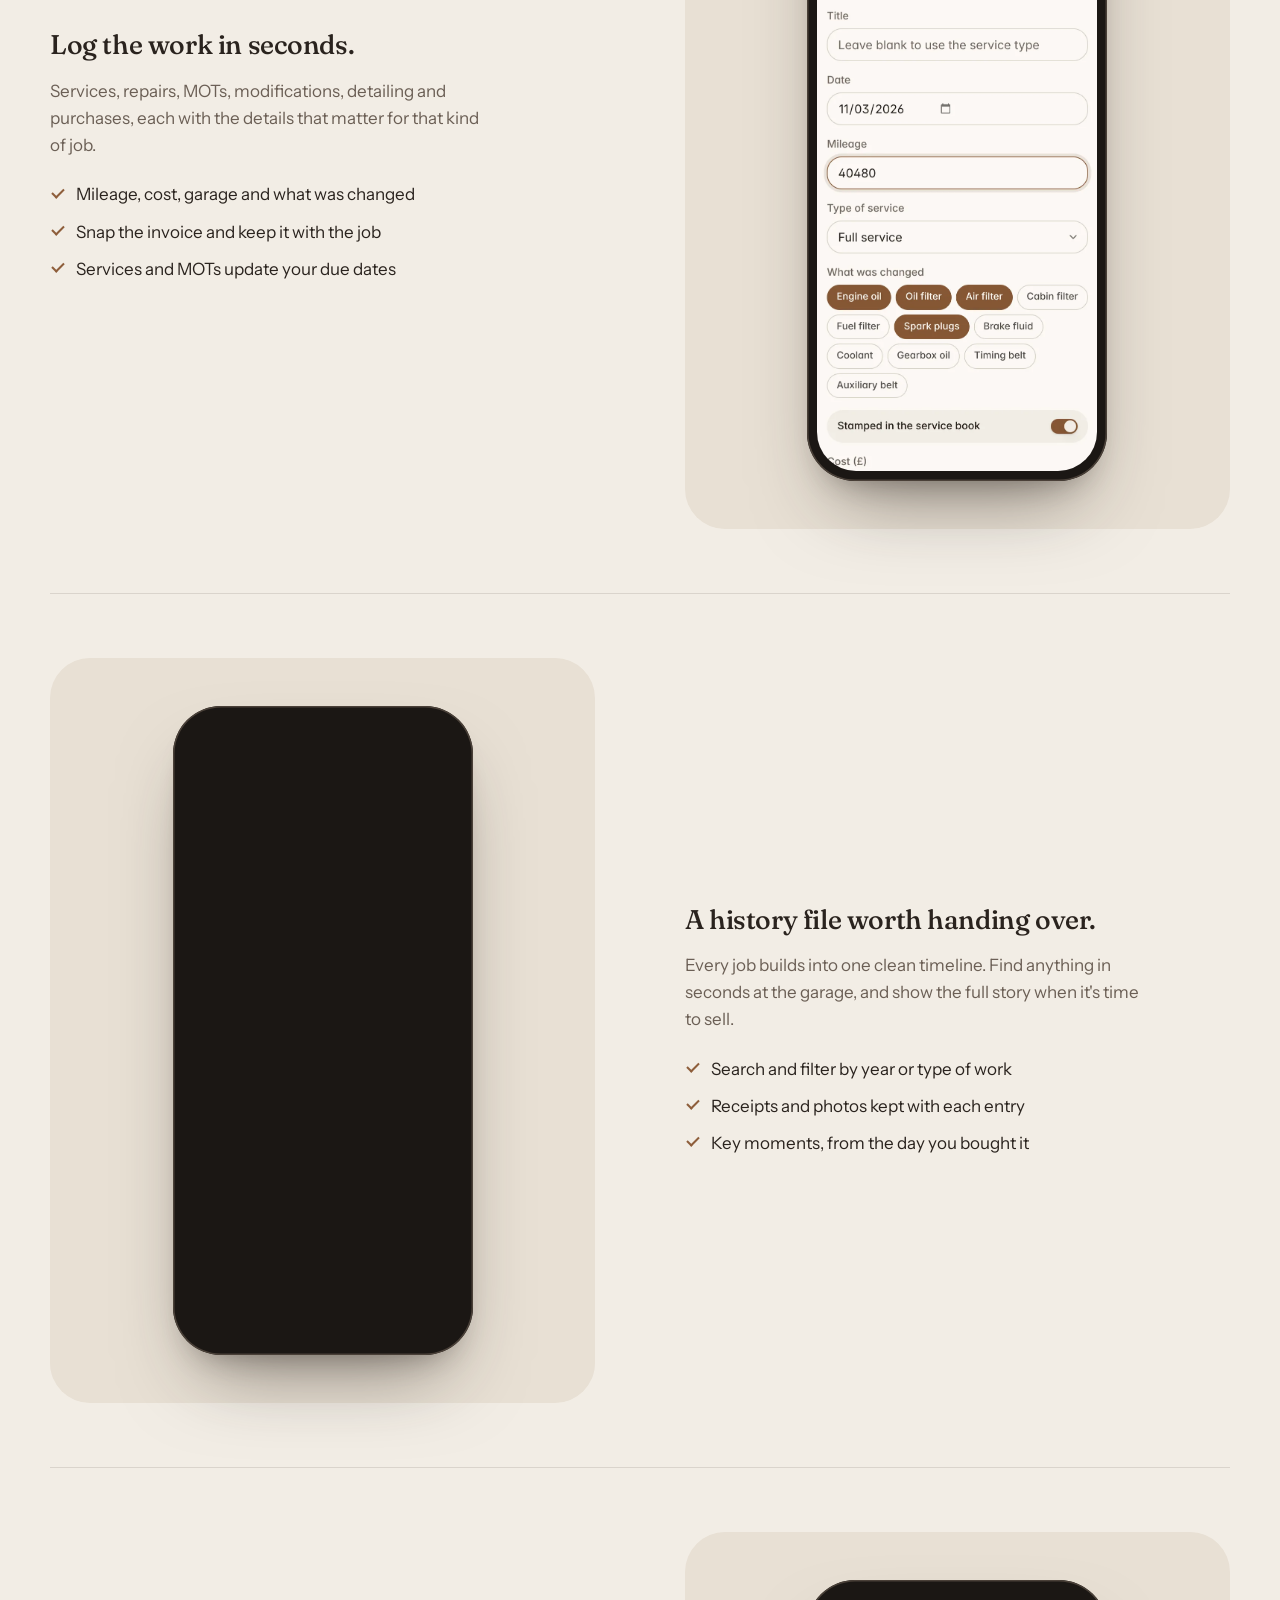
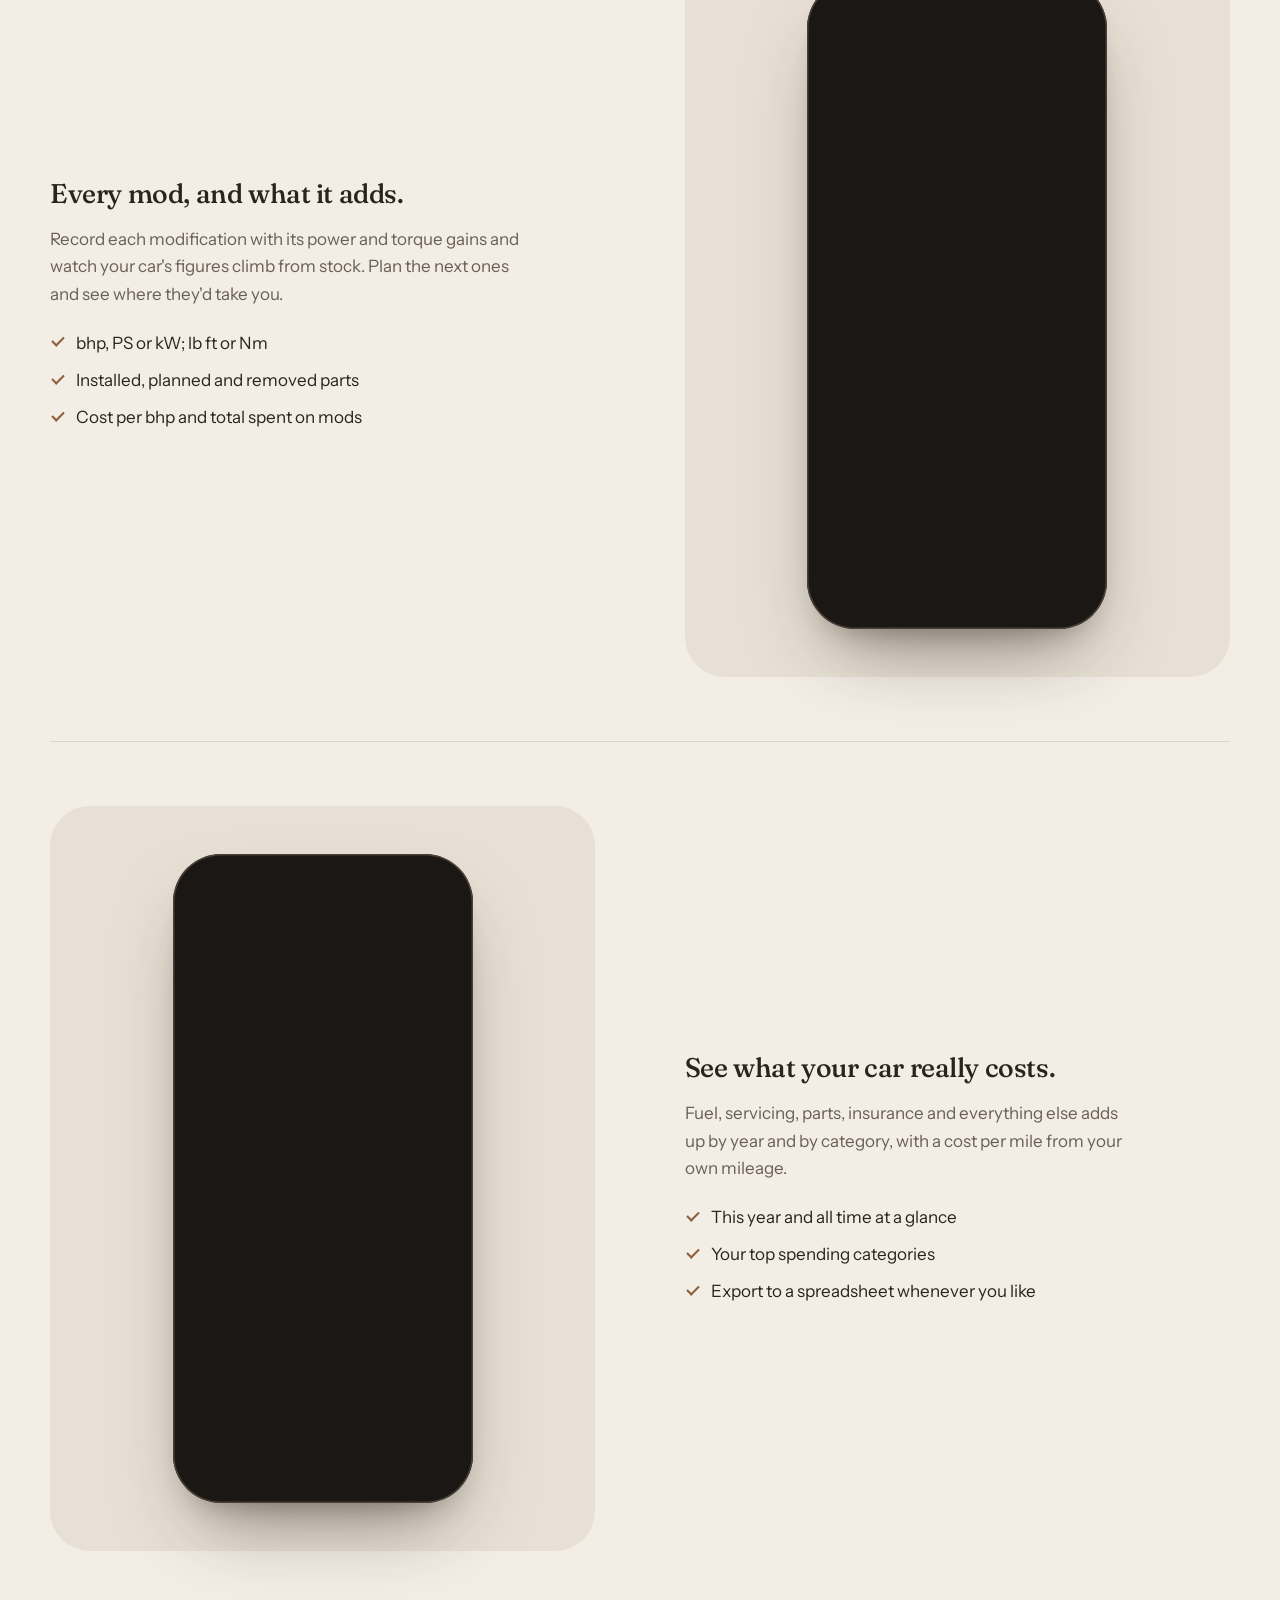
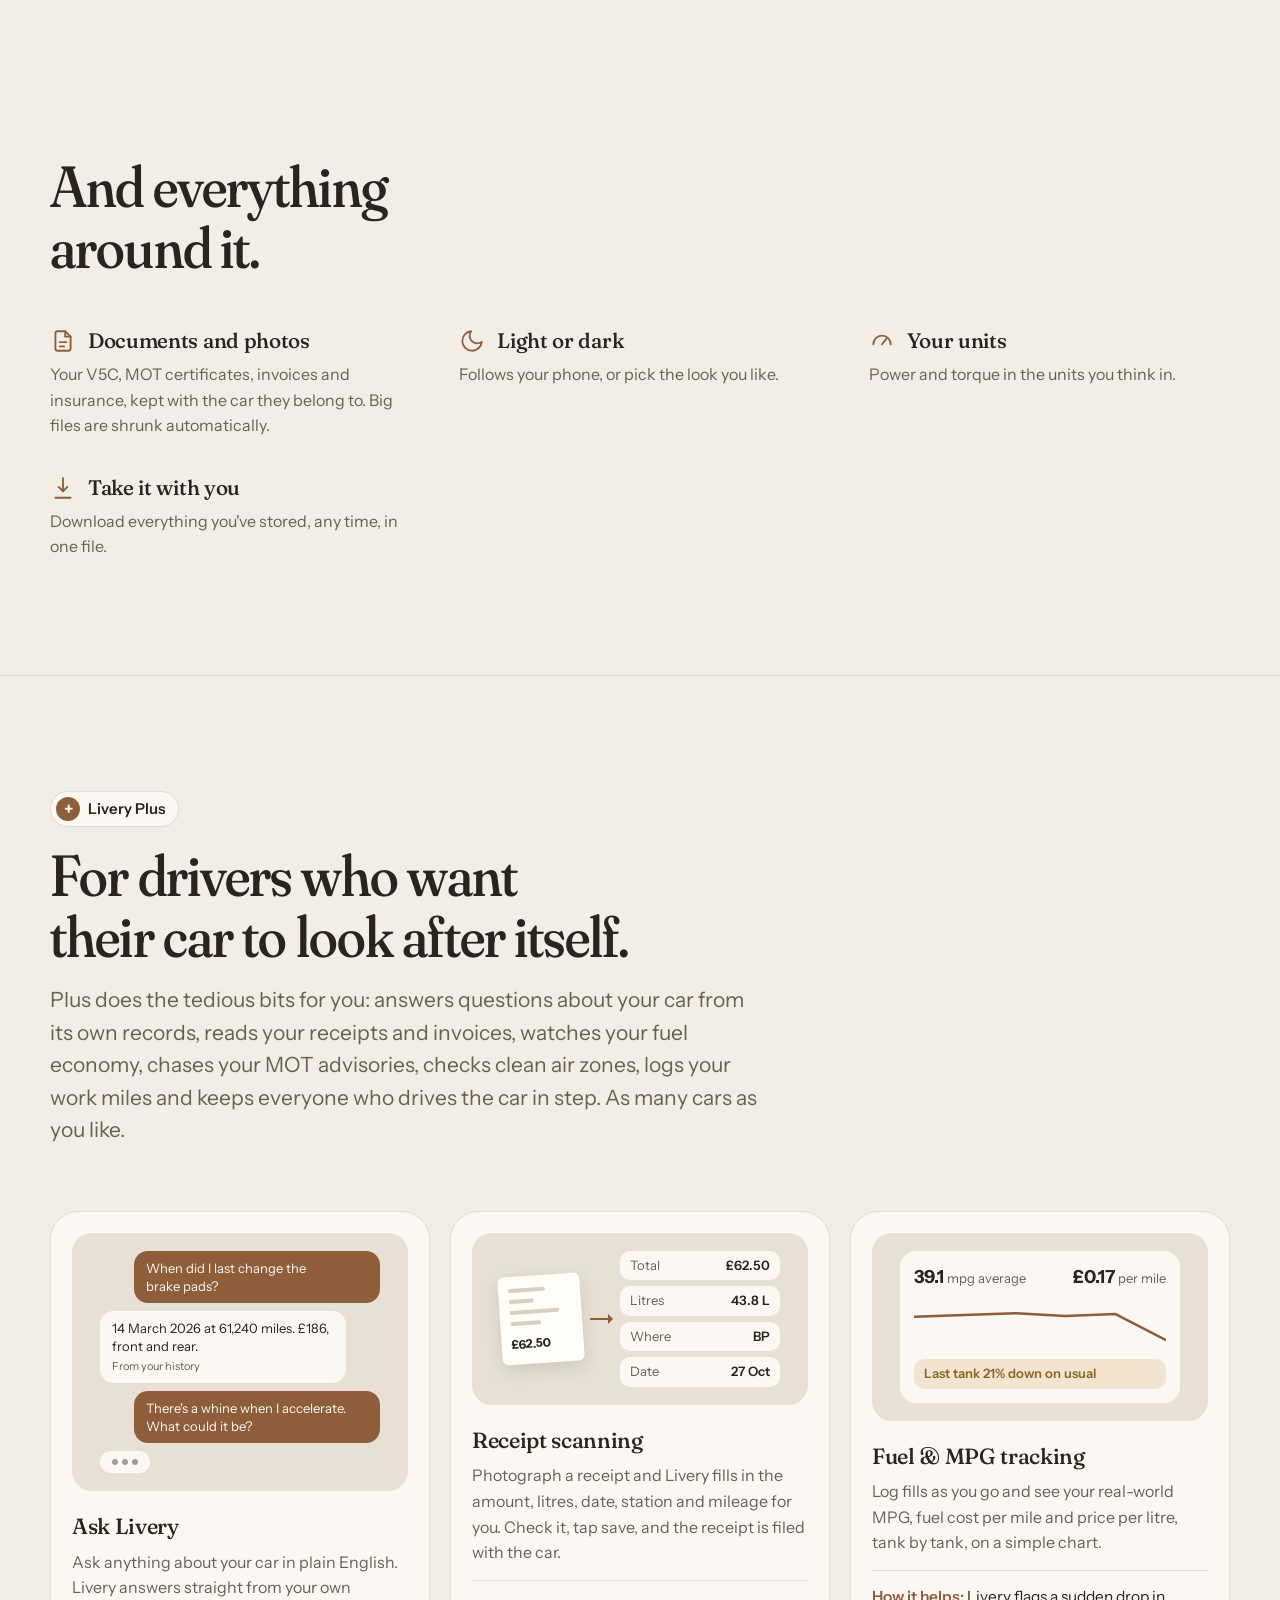
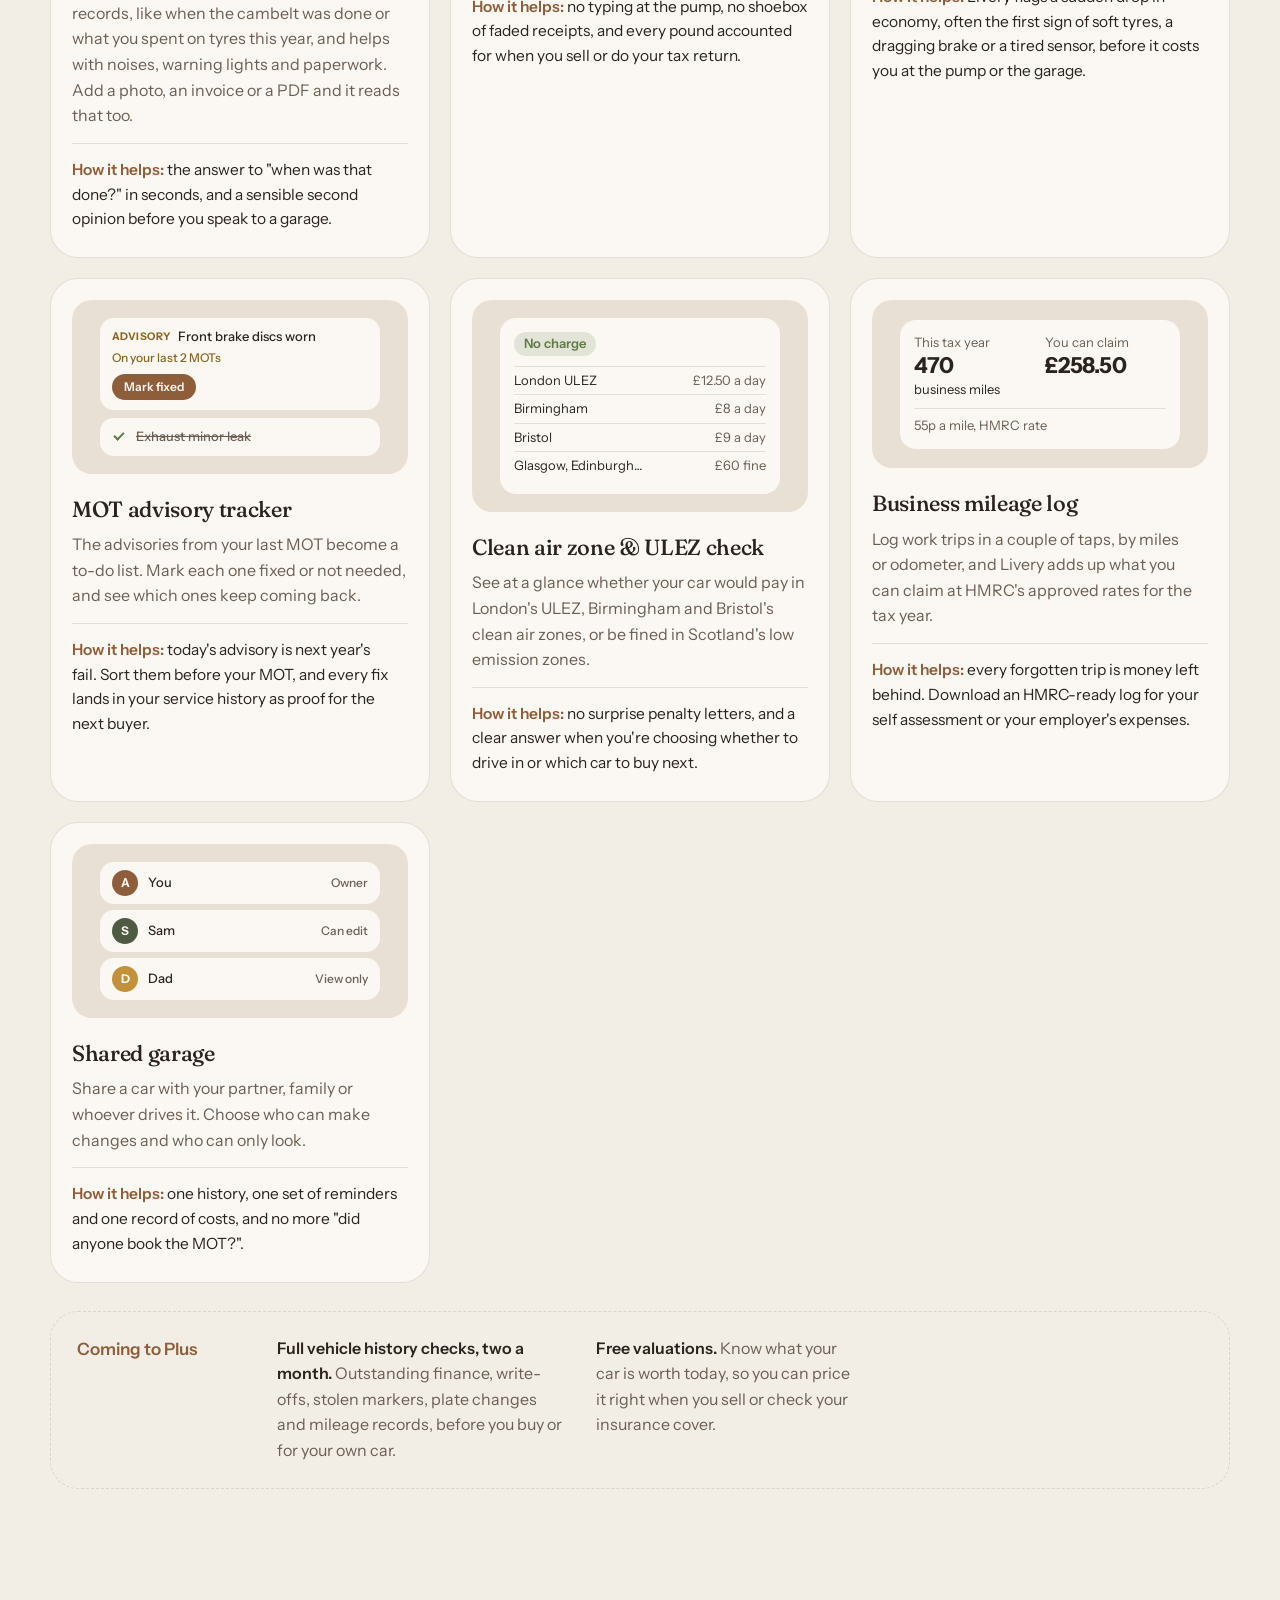
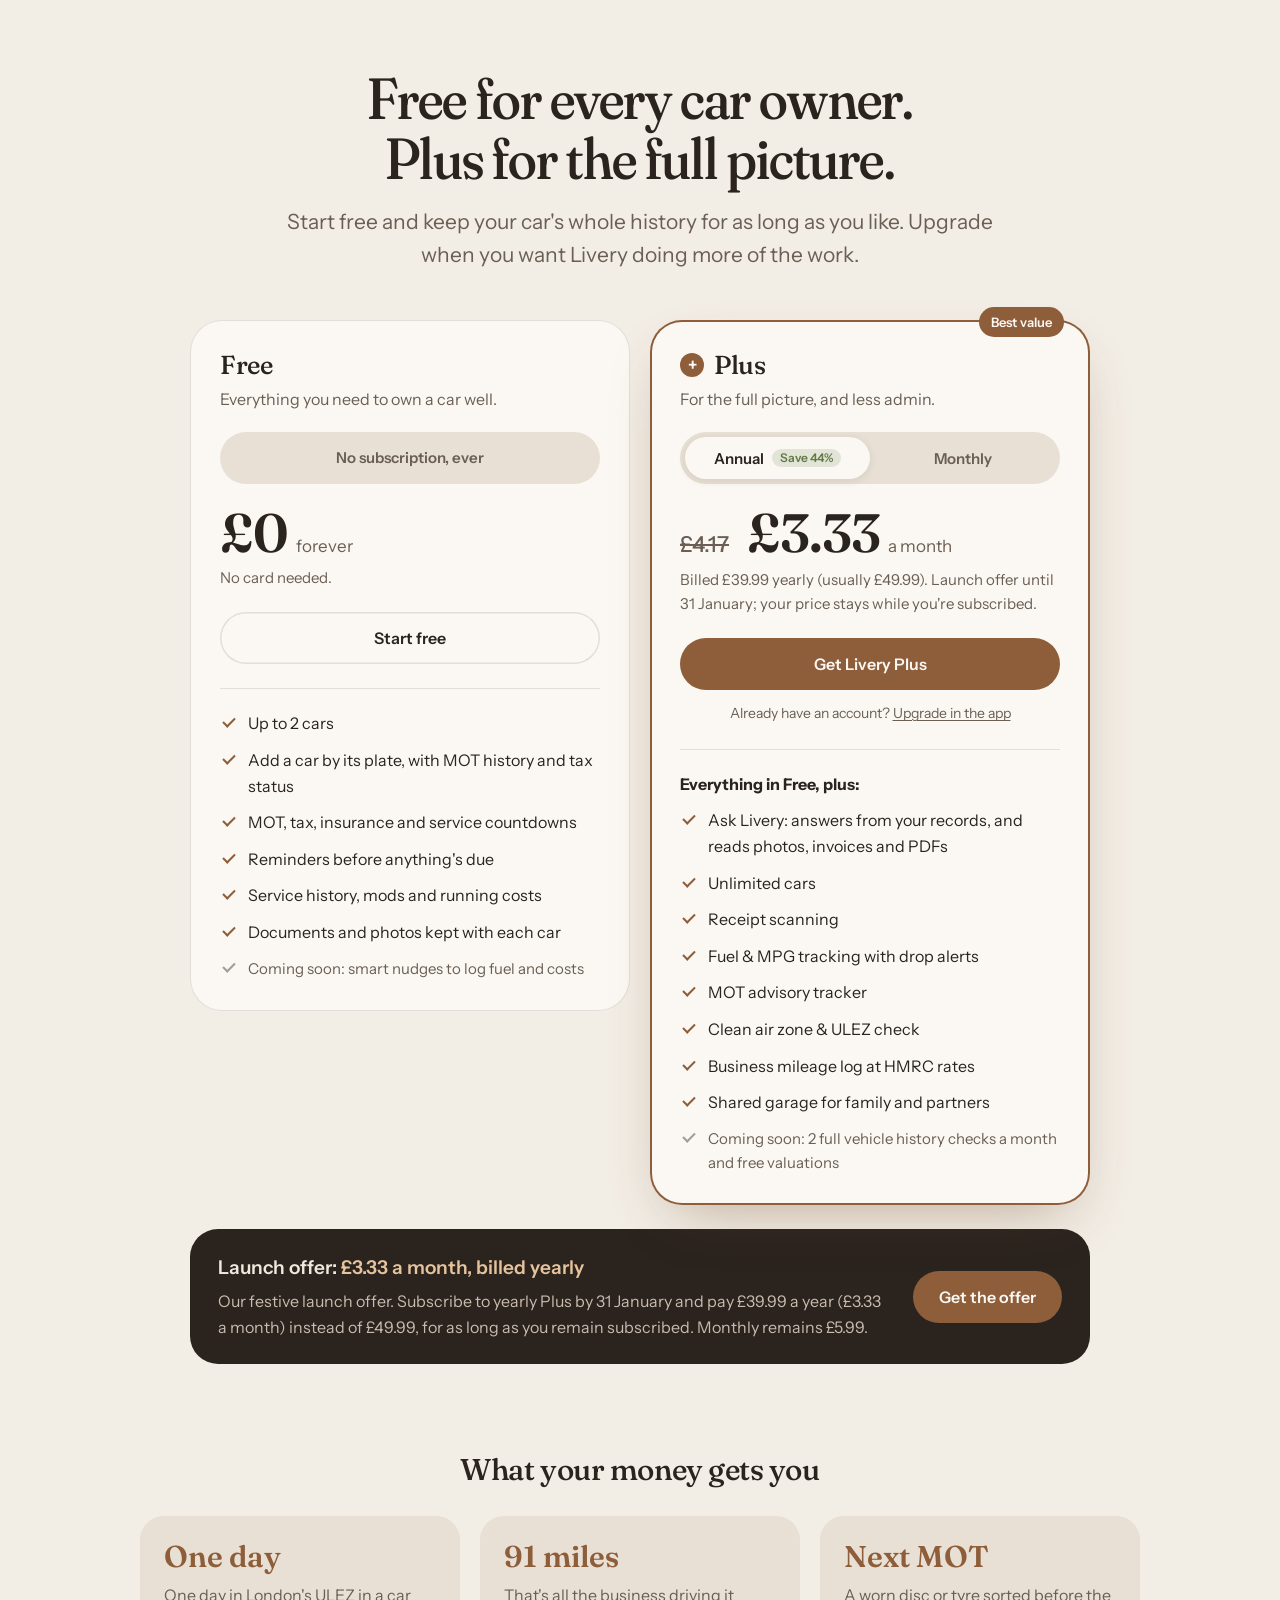
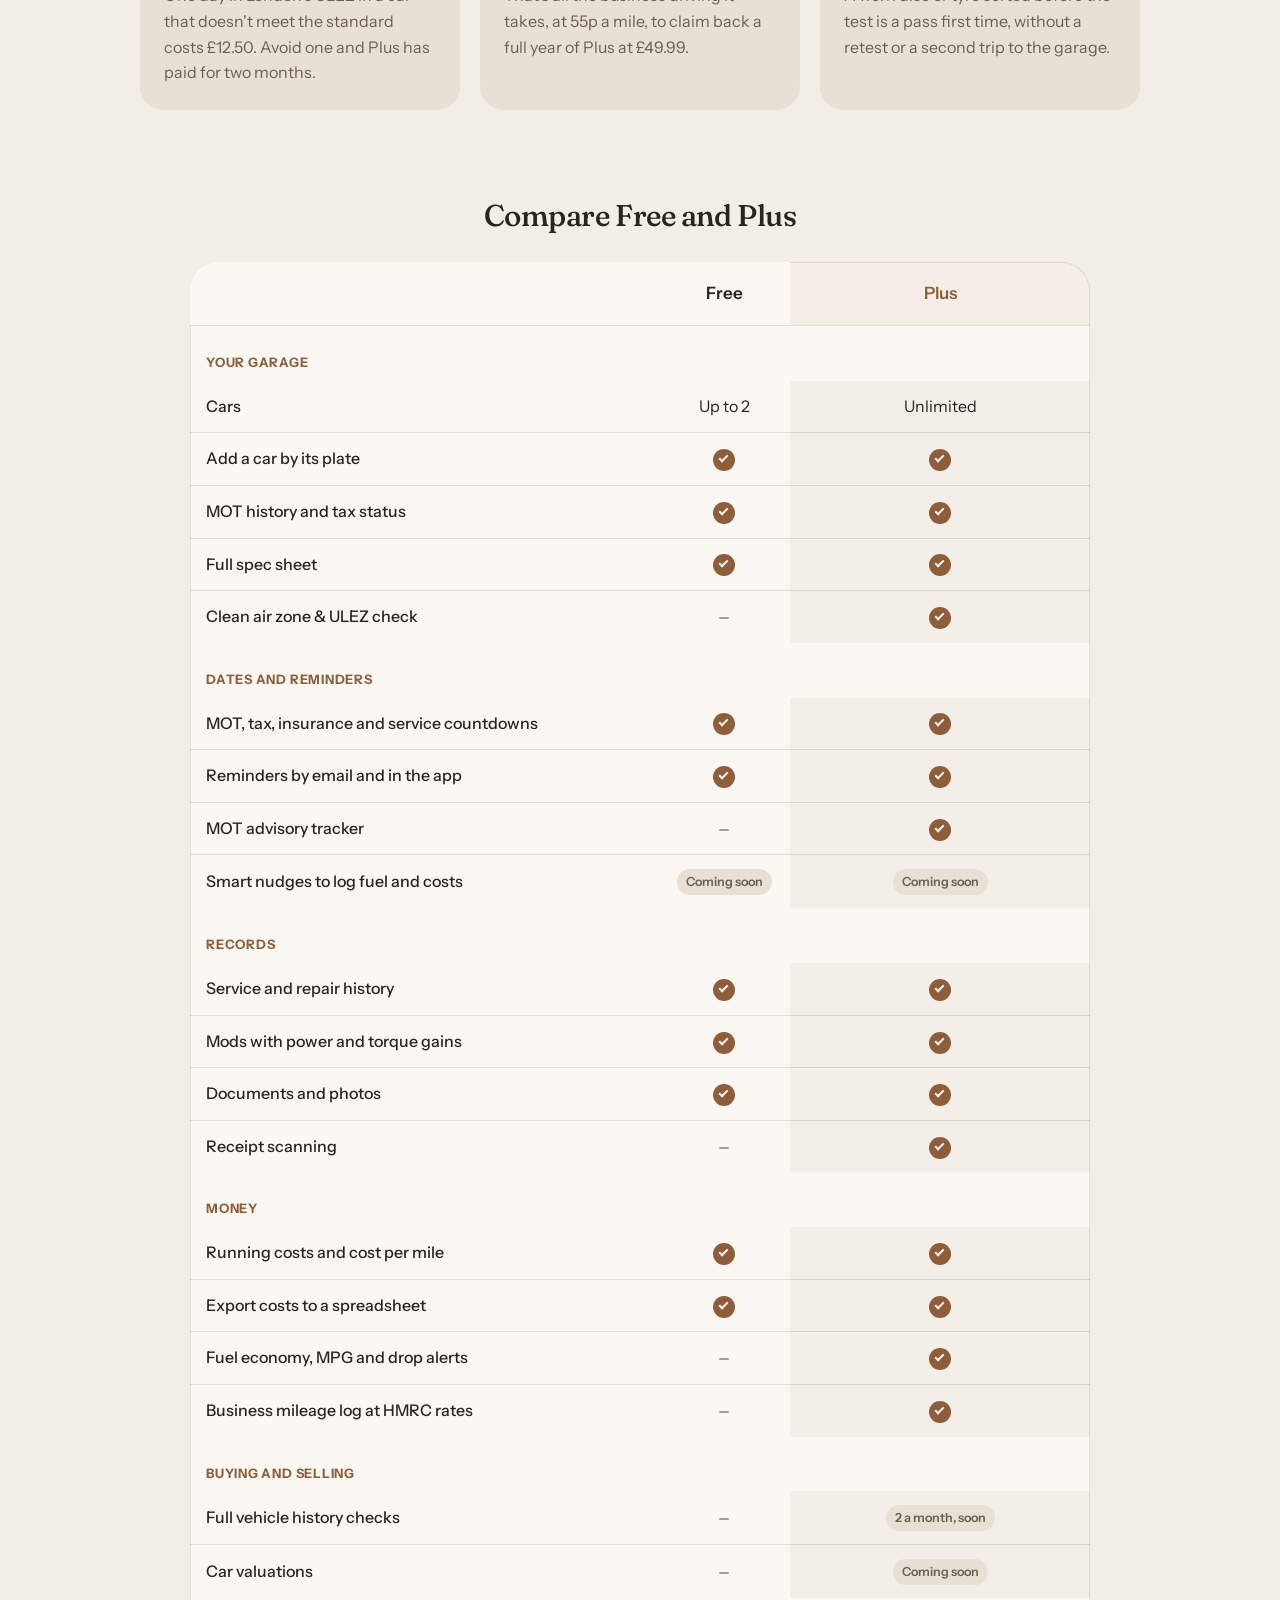
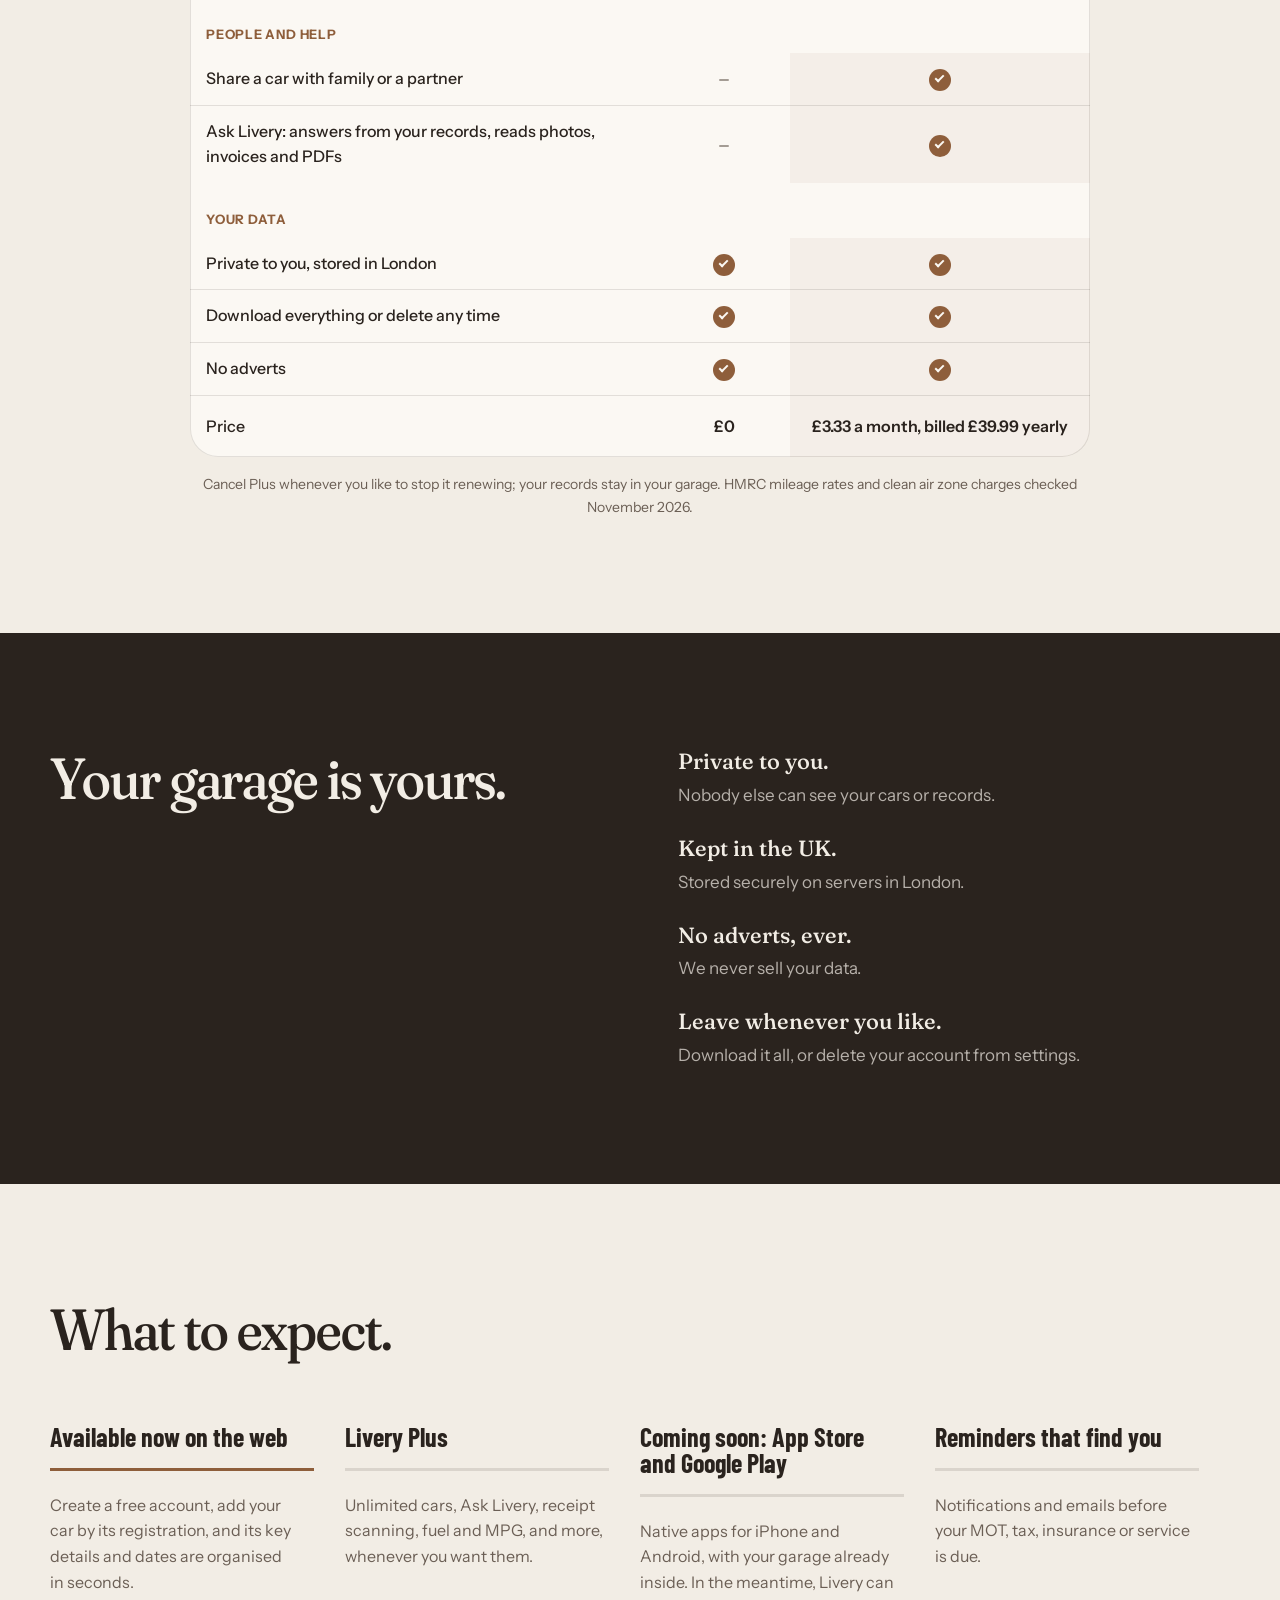
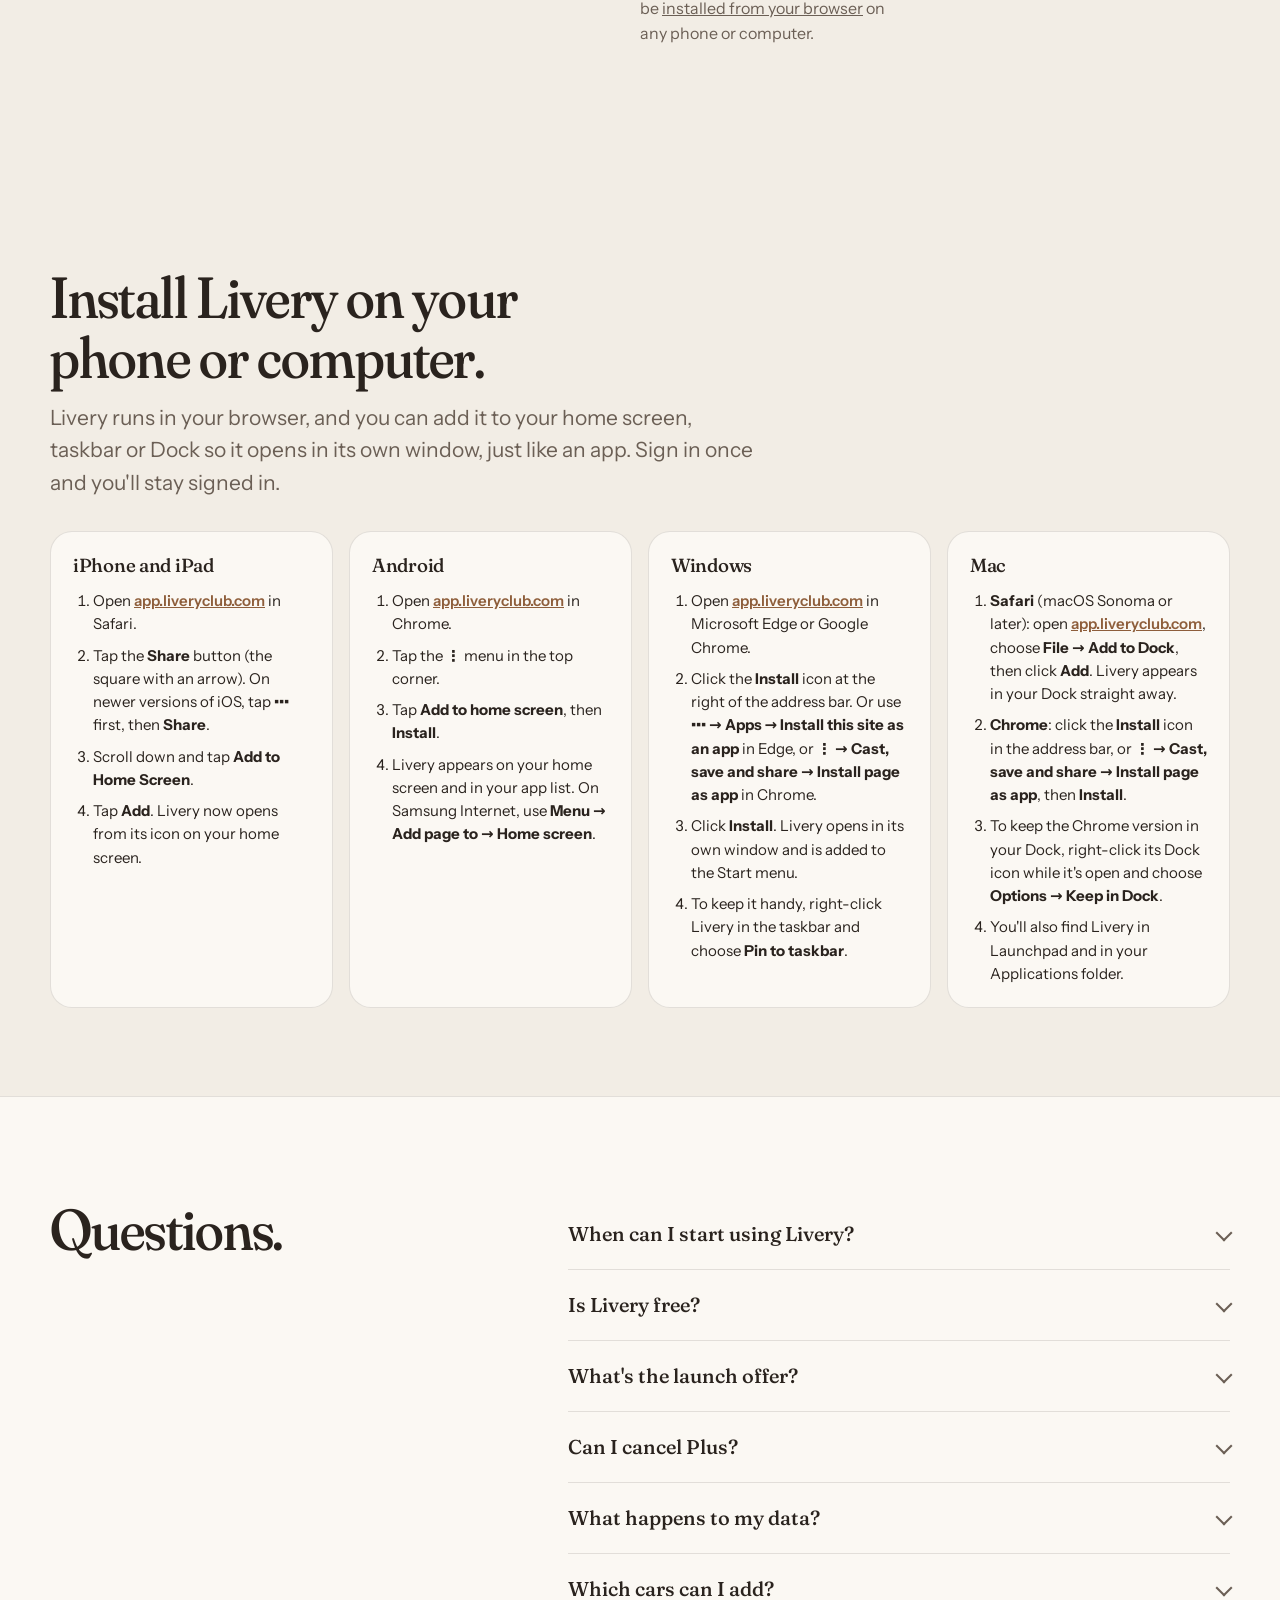
==== commit 57c477ec: "Install guide, footer description, per-month yearly price, more polished copy - New 'Install Livery " ====
--- a/index.html
+++ b/index.html
@@ -129,7 +129,7 @@
           "name": "When can I start using Livery?",
           "acceptedAnswer": {
             "@type": "Answer",
-            "text": "Now. Livery is open to everyone at app.liveryclub.com: sign up free and add your car by its plate. It works in the browser on any phone or computer, and apps for iPhone and Android are coming soon to the App Store and Google Play, with your garage already inside."
+            "text": "Today. Livery is available at app.liveryclub.com: create a free account and add your car by its registration. It runs in the browser on any phone or computer and can be installed like an app. Native apps for iPhone and Android are coming soon to the App Store and Google Play, with your garage already inside."
           }
         },
         {
@@ -145,7 +145,7 @@
           "name": "What's the launch offer?",
           "acceptedAnswer": {
             "@type": "Answer",
-            "text": "Until the end of 31 January, yearly Plus is £39.99 instead of £49.99, and you keep that price for as long as you stay subscribed. After that, yearly goes back to £49.99. Monthly is £5.99. If you joined the waitlist before launch, the £39.99 price stays open to you after January too."
+            "text": "Until the end of 31 January, yearly Plus is £39.99 (£3.33 a month) instead of £49.99, and you keep that price for as long as you remain subscribed. After that, yearly goes back to £49.99. Monthly is £5.99. If you joined the waitlist before launch, the £39.99 price stays open to you after January too."
           }
         },
         {
@@ -230,7 +230,7 @@
       <section class="hero" aria-labelledby="hero-title">
         <div class="wrap">
           <div>
-            <p class="soon"><span class="soon-dot" aria-hidden="true"></span>Now open to everyone. iPhone and Android apps coming soon.</p>
+            <p class="soon"><span class="soon-dot" aria-hidden="true"></span>Available now on the web. iPhone and Android apps coming soon.</p>
             <h1 id="hero-title">Every car. Every detail. One place.</h1>
             <p class="lede">
               Livery is the car ownership app that keeps everything about your car in one private
@@ -679,9 +679,9 @@
                 <button type="button" role="radio" aria-checked="false" data-period="monthly">Monthly</button>
               </div>
               <p class="price" data-price>
-                <span class="from" data-from hidden>From</span><s class="was" data-was>£49.99</s><span class="amt" data-amt>£39.99</span><span class="per" data-per>a year</span>
+                <span class="from" data-from hidden>From</span><s class="was" data-was>£4.17</s><span class="amt" data-amt>£3.33</span><span class="per" data-per>a month</span>
               </p>
-              <p class="price-note" data-note>Launch offer until 31 January, then £49.99. Your price stays as long as you're subscribed.</p>
+              <p class="price-note" data-note>Billed £39.99 yearly (usually £49.99). Launch offer until 31 January; your price stays while you're subscribed.</p>
               <a class="btn btn-primary" href="https://app.liveryclub.com/auth?mode=signup&amp;redirect=%2Fplus">Get Livery Plus</a>
               <p class="price-note plan-upgrade">Already have an account? <a href="https://app.liveryclub.com/plus">Upgrade in the app</a></p>
               <ul class="plan-list">
@@ -701,8 +701,8 @@
 
           <aside class="founder" aria-label="Launch offer" data-offer>
             <div>
-              <p class="founder-title">Launch offer: <span class="founder-price">£39.99 a year, locked in</span></p>
-              <p>Our little Christmas gift. Subscribe to yearly Plus before the end of 31 January and you pay £39.99 instead of £49.99, for as long as you stay subscribed. Monthly stays at £5.99.</p>
+              <p class="founder-title">Launch offer: <span class="founder-price">£3.33 a month, billed yearly</span></p>
+              <p>Our festive launch offer. Subscribe to yearly Plus by 31 January and pay £39.99 a year (£3.33 a month) instead of £49.99, for as long as you remain subscribed. Monthly remains £5.99.</p>
             </div>
             <a class="btn btn-primary" href="https://app.liveryclub.com/auth?mode=signup&amp;redirect=%2Fplus">Get the offer</a>
           </aside>
@@ -771,7 +771,7 @@
                   <tr>
                     <th scope="row">Price</th>
                     <td>£0</td>
-                    <td class="col-plus"><span data-foot-price>£39.99 a year (launch offer)</span></td>
+                    <td class="col-plus"><span data-foot-price>£3.33 a month, billed £39.99 yearly</span></td>
                   </tr>
                 </tfoot>
               </table>
@@ -814,8 +814,8 @@
           </div>
           <ol class="timeline steps4">
             <li class="stage">
-              <div class="stage-head">Open now: your garage on the web</div>
-              <p>Sign up free, add your car by its plate, and everything is organised in seconds.</p>
+              <div class="stage-head">Available now on the web</div>
+              <p>Create a free account, add your car by its registration, and its key details and dates are organised in seconds.</p>
             </li>
             <li class="stage">
               <div class="stage-head">Livery Plus</div>
@@ -823,7 +823,7 @@
             </li>
             <li class="stage">
               <div class="stage-head">Coming soon: App Store and Google Play</div>
-              <p>Livery for iPhone and Android, with your garage already inside. Until then, it works in your phone's browser; add it to your home screen.</p>
+              <p>Native apps for iPhone and Android, with your garage already inside. In the meantime, Livery can be <a href="#install">installed from your browser</a> on any phone or computer.</p>
             </li>
             <li class="stage">
               <div class="stage-head">Reminders that find you</div>
@@ -833,13 +833,60 @@
         </div>
       </section>
 
+      <section class="install" id="install" aria-labelledby="install-title">
+        <div class="wrap">
+          <div class="install-head">
+            <h2 id="install-title">Install Livery on your phone or computer.</h2>
+            <p class="lede">Livery runs in your browser, and you can add it to your home screen, taskbar or Dock so it opens in its own window, just like an app. Sign in once and you'll stay signed in.</p>
+          </div>
+          <div class="install-grid">
+            <article class="install-card">
+              <h3>iPhone and iPad</h3>
+              <ol>
+                <li>Open <a href="https://app.liveryclub.com">app.liveryclub.com</a> in Safari.</li>
+                <li>Tap the <strong>Share</strong> button (the square with an arrow). On newer versions of iOS, tap <strong>•••</strong> first, then <strong>Share</strong>.</li>
+                <li>Scroll down and tap <strong>Add to Home Screen</strong>.</li>
+                <li>Tap <strong>Add</strong>. Livery now opens from its icon on your home screen.</li>
+              </ol>
+            </article>
+            <article class="install-card">
+              <h3>Android</h3>
+              <ol>
+                <li>Open <a href="https://app.liveryclub.com">app.liveryclub.com</a> in Chrome.</li>
+                <li>Tap the <strong>⋮</strong> menu in the top corner.</li>
+                <li>Tap <strong>Add to home screen</strong>, then <strong>Install</strong>.</li>
+                <li>Livery appears on your home screen and in your app list. On Samsung Internet, use <strong>Menu → Add page to → Home screen</strong>.</li>
+              </ol>
+            </article>
+            <article class="install-card">
+              <h3>Windows</h3>
+              <ol>
+                <li>Open <a href="https://app.liveryclub.com">app.liveryclub.com</a> in Microsoft Edge or Google Chrome.</li>
+                <li>Click the <strong>Install</strong> icon at the right of the address bar. Or use <strong>••• → Apps → Install this site as an app</strong> in Edge, or <strong>⋮ → Cast, save and share → Install page as app</strong> in Chrome.</li>
+                <li>Click <strong>Install</strong>. Livery opens in its own window and is added to the Start menu.</li>
+                <li>To keep it handy, right-click Livery in the taskbar and choose <strong>Pin to taskbar</strong>.</li>
+              </ol>
+            </article>
+            <article class="install-card">
+              <h3>Mac</h3>
+              <ol>
+                <li><strong>Safari</strong> (macOS Sonoma or later): open <a href="https://app.liveryclub.com">app.liveryclub.com</a>, choose <strong>File → Add to Dock</strong>, then click <strong>Add</strong>. Livery appears in your Dock straight away.</li>
+                <li><strong>Chrome</strong>: click the <strong>Install</strong> icon in the address bar, or <strong>⋮ → Cast, save and share → Install page as app</strong>, then <strong>Install</strong>.</li>
+                <li>To keep the Chrome version in your Dock, right-click its Dock icon while it's open and choose <strong>Options → Keep in Dock</strong>.</li>
+                <li>You'll also find Livery in Launchpad and in your Applications folder.</li>
+              </ol>
+            </article>
+          </div>
+        </div>
+      </section>
+
       <section class="faq" id="faq" aria-labelledby="faq-title">
         <div class="wrap">
           <h2 id="faq-title">Questions.</h2>
           <div>
             <details>
               <summary>When can I start using Livery?</summary>
-              <p>Now. Livery is open to everyone at app.liveryclub.com: sign up free and add your car by its plate. It works in the browser on any phone or computer, and apps for iPhone and Android are coming soon to the App Store and Google Play, with your garage already inside.</p>
+              <p>Today. Livery is available at app.liveryclub.com: create a free account and add your car by its registration. It runs in the browser on any phone or computer and can be installed like an app. Native apps for iPhone and Android are coming soon to the App Store and Google Play, with your garage already inside.</p>
             </details>
             <details>
               <summary>Is Livery free?</summary>
@@ -847,7 +894,7 @@
             </details>
             <details>
               <summary>What's the launch offer?</summary>
-              <p>Until the end of 31 January, yearly Plus is £39.99 instead of £49.99, and you keep that price for as long as you stay subscribed. After that, yearly goes back to £49.99. Monthly is £5.99. If you joined the waitlist before launch, the £39.99 price stays open to you after January too.</p>
+              <p>Until the end of 31 January, yearly Plus is £39.99 (£3.33 a month) instead of £49.99, and you keep that price for as long as you remain subscribed. After that, yearly goes back to £49.99. Monthly is £5.99. If you joined the waitlist before launch, the £39.99 price stays open to you after January too.</p>
             </details>
             <details>
               <summary>Can I cancel Plus?</summary>
@@ -876,7 +923,7 @@
       <section class="closing" aria-labelledby="closing-title">
         <div class="wrap">
           <h2 id="closing-title">Give your car the history it deserves.</h2>
-          <p class="lede">Livery is open. Add your car in under a minute, free.</p>
+          <p class="lede">Explore Livery. Add your car in under a minute, free for up to two cars.</p>
           <div class="actions">
             <a class="btn btn-primary" href="https://app.liveryclub.com/auth?mode=signup">Create my free garage</a>
             <a class="btn btn-quiet" href="https://app.liveryclub.com/auth">Sign in</a>
@@ -888,17 +935,25 @@
     <footer class="site-footer">
       <div class="wrap">
         <div class="footer-top">
-          <a class="brand" href="/" aria-label="Livery home">
-            <svg viewBox="0 0 100 100" aria-hidden="true">
-              <rect width="100" height="100" rx="23" fill="#F2EDE5" />
-              <g fill="none" stroke-linecap="round">
-                <path d="M27 15 V44 A33 33 0 0 0 60 77 H88" stroke="#2A231E" stroke-width="10" />
-                <path d="M40 15 V44 A20 20 0 0 0 60 64 H88" stroke="#8E5E3B" stroke-width="6" />
-                <path d="M50 15 V44 A10 10 0 0 0 60 54 H88" stroke="#4F5A43" stroke-width="3" />
-              </g>
-            </svg>
-            Livery
-          </a>
+          <div class="footer-brand">
+            <a class="brand" href="/" aria-label="Livery home">
+              <svg viewBox="0 0 100 100" aria-hidden="true">
+                <rect width="100" height="100" rx="23" fill="#F2EDE5" />
+                <g fill="none" stroke-linecap="round">
+                  <path d="M27 15 V44 A33 33 0 0 0 60 77 H88" stroke="#2A231E" stroke-width="10" />
+                  <path d="M40 15 V44 A20 20 0 0 0 60 64 H88" stroke="#8E5E3B" stroke-width="6" />
+                  <path d="M50 15 V44 A10 10 0 0 0 60 54 H88" stroke="#4F5A43" stroke-width="3" />
+                </g>
+              </svg>
+              Livery
+            </a>
+            <p class="footer-about">
+              Livery is the car ownership app for UK drivers: a private digital garage for MOT and
+              road tax reminders, MOT history by number plate, service and repair history, car
+              documents, modifications and running costs. Track fuel economy and business mileage,
+              ask questions about your car, and keep everything about every car you own in one place.
+            </p>
+          </div>
           <div class="footer-links">
             <div>
               <h4>Livery</h4>
@@ -908,11 +963,13 @@
               <a href="/guides/">Guides</a>
               <a href="/#expect">What to expect</a>
               <a href="/#faq">Questions</a>
+              <a href="/#install">Install on your phone or computer</a>
               <a href="https://app.liveryclub.com/auth">Sign in</a>
             </div>
             <div>
               <h4>Get in touch</h4>
               <a href="mailto:hello@liveryclub.com">hello@liveryclub.com</a>
+              <a href="mailto:support@liveryclub.com">support@liveryclub.com</a>
             </div>
             <div>
               <h4>Legal</h4>
--- a/style.css
+++ b/style.css
@@ -2280,3 +2280,56 @@
 .price .was[hidden] {
   display: none;
 }
+
+/* Footer description */
+.footer-about {
+  max-width: 34rem;
+  margin: 14px 0 0;
+  color: var(--muted);
+  font-size: 14px;
+  line-height: 1.6;
+}
+
+/* Install guide */
+.install {
+  padding: 88px 0;
+}
+.install-head {
+  max-width: 44rem;
+  margin-bottom: 32px;
+}
+.install-grid {
+  display: grid;
+  grid-template-columns: repeat(auto-fit, minmax(240px, 1fr));
+  gap: 16px;
+}
+.install-card {
+  padding: 22px;
+  border-radius: 22px;
+  background: var(--surface);
+  border: 1px solid var(--line);
+}
+.install-card h3 {
+  margin: 0 0 12px;
+  font-size: 19px;
+}
+.install-card ol {
+  margin: 0;
+  padding-left: 20px;
+  display: grid;
+  gap: 8px;
+  font-size: 15px;
+  line-height: 1.55;
+}
+.install-card a {
+  color: var(--leather);
+  font-weight: 600;
+}
+
+.footer-brand {
+  max-width: 34rem;
+}
+
+.install-head .lede {
+  margin-top: 14px;
+}
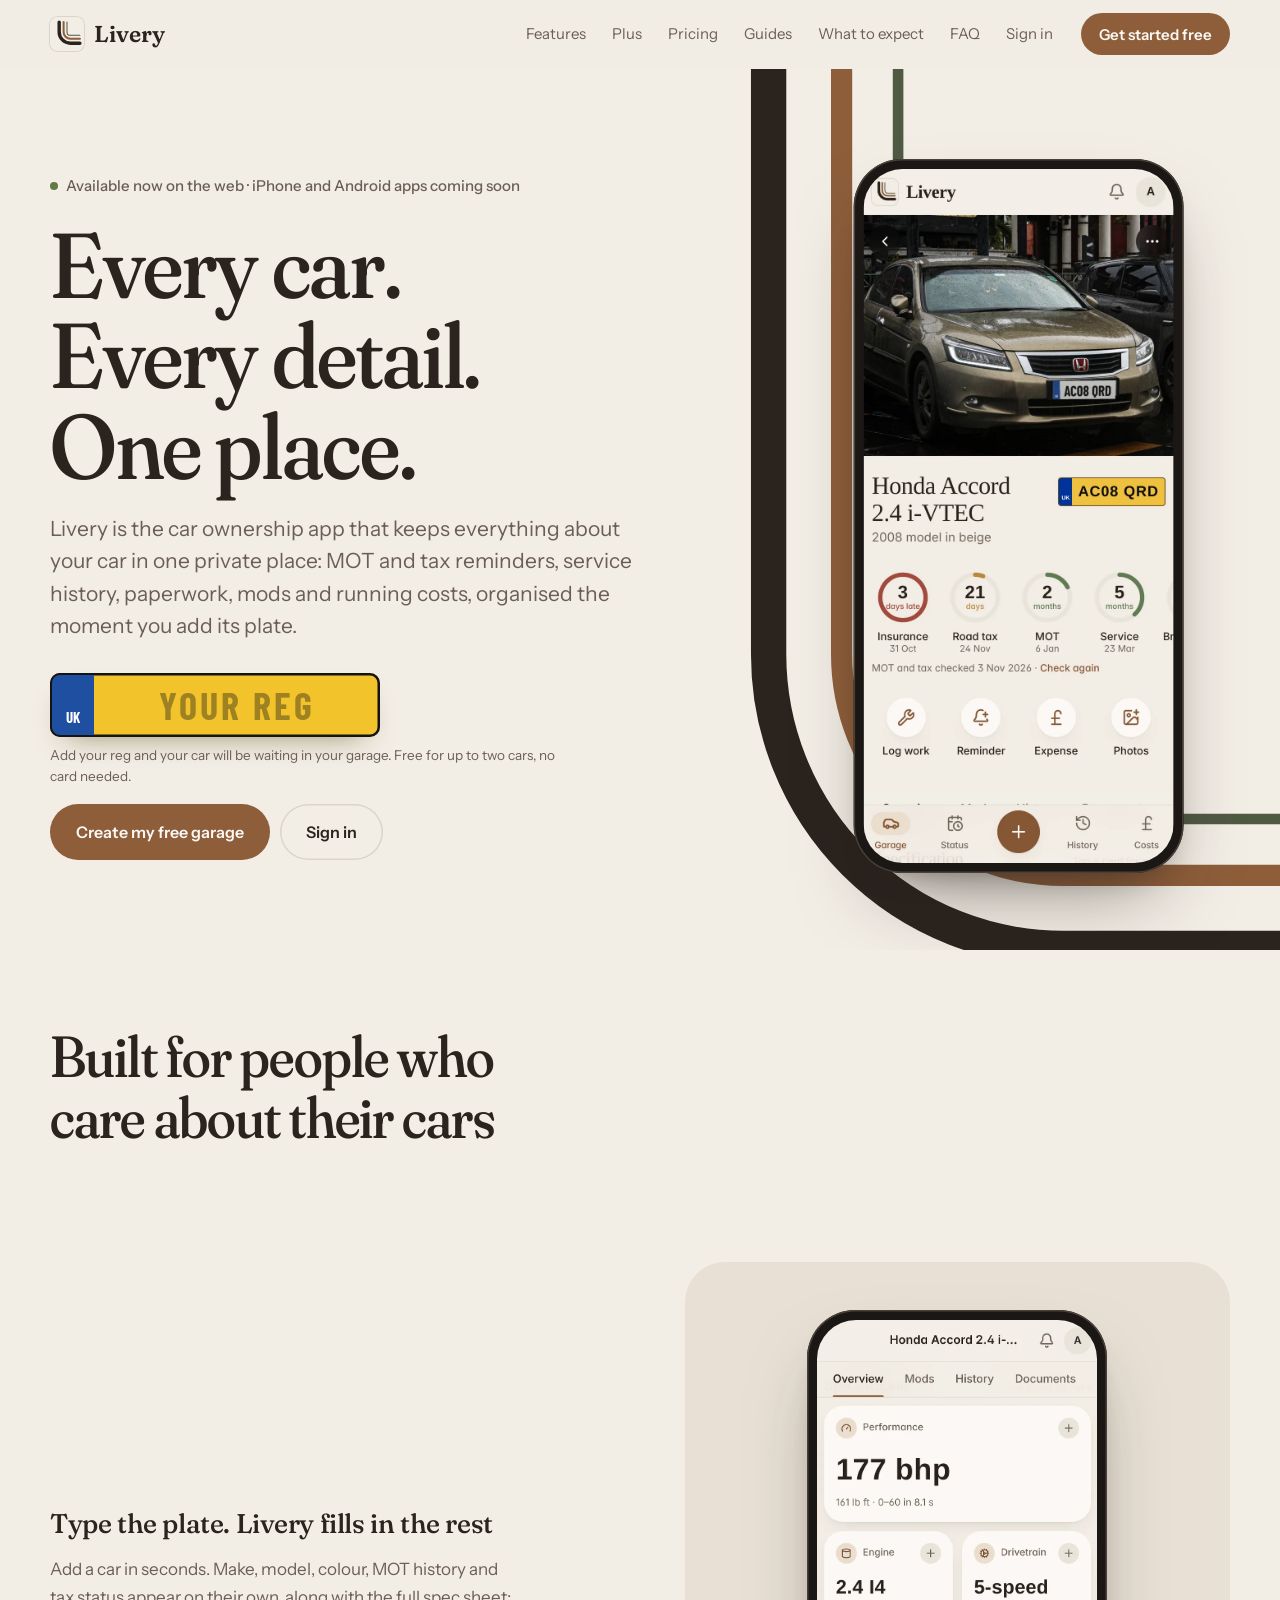
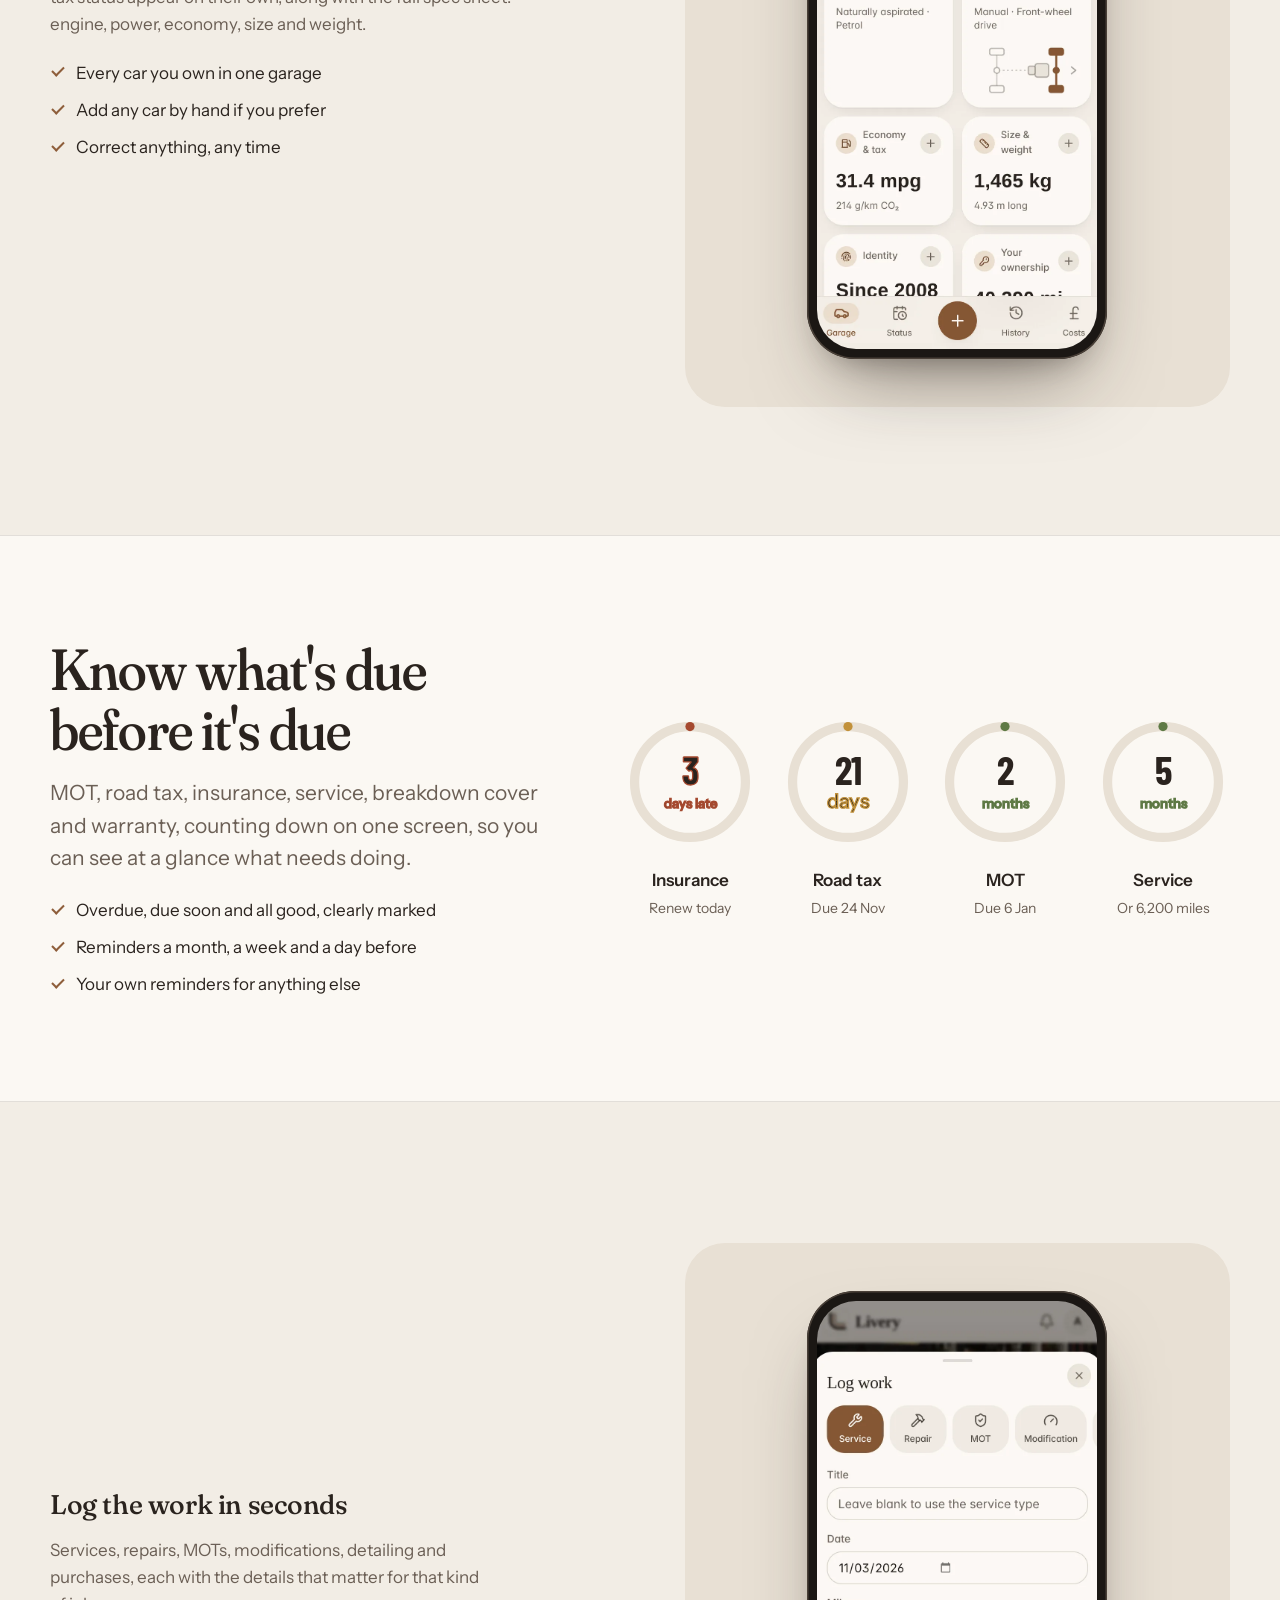
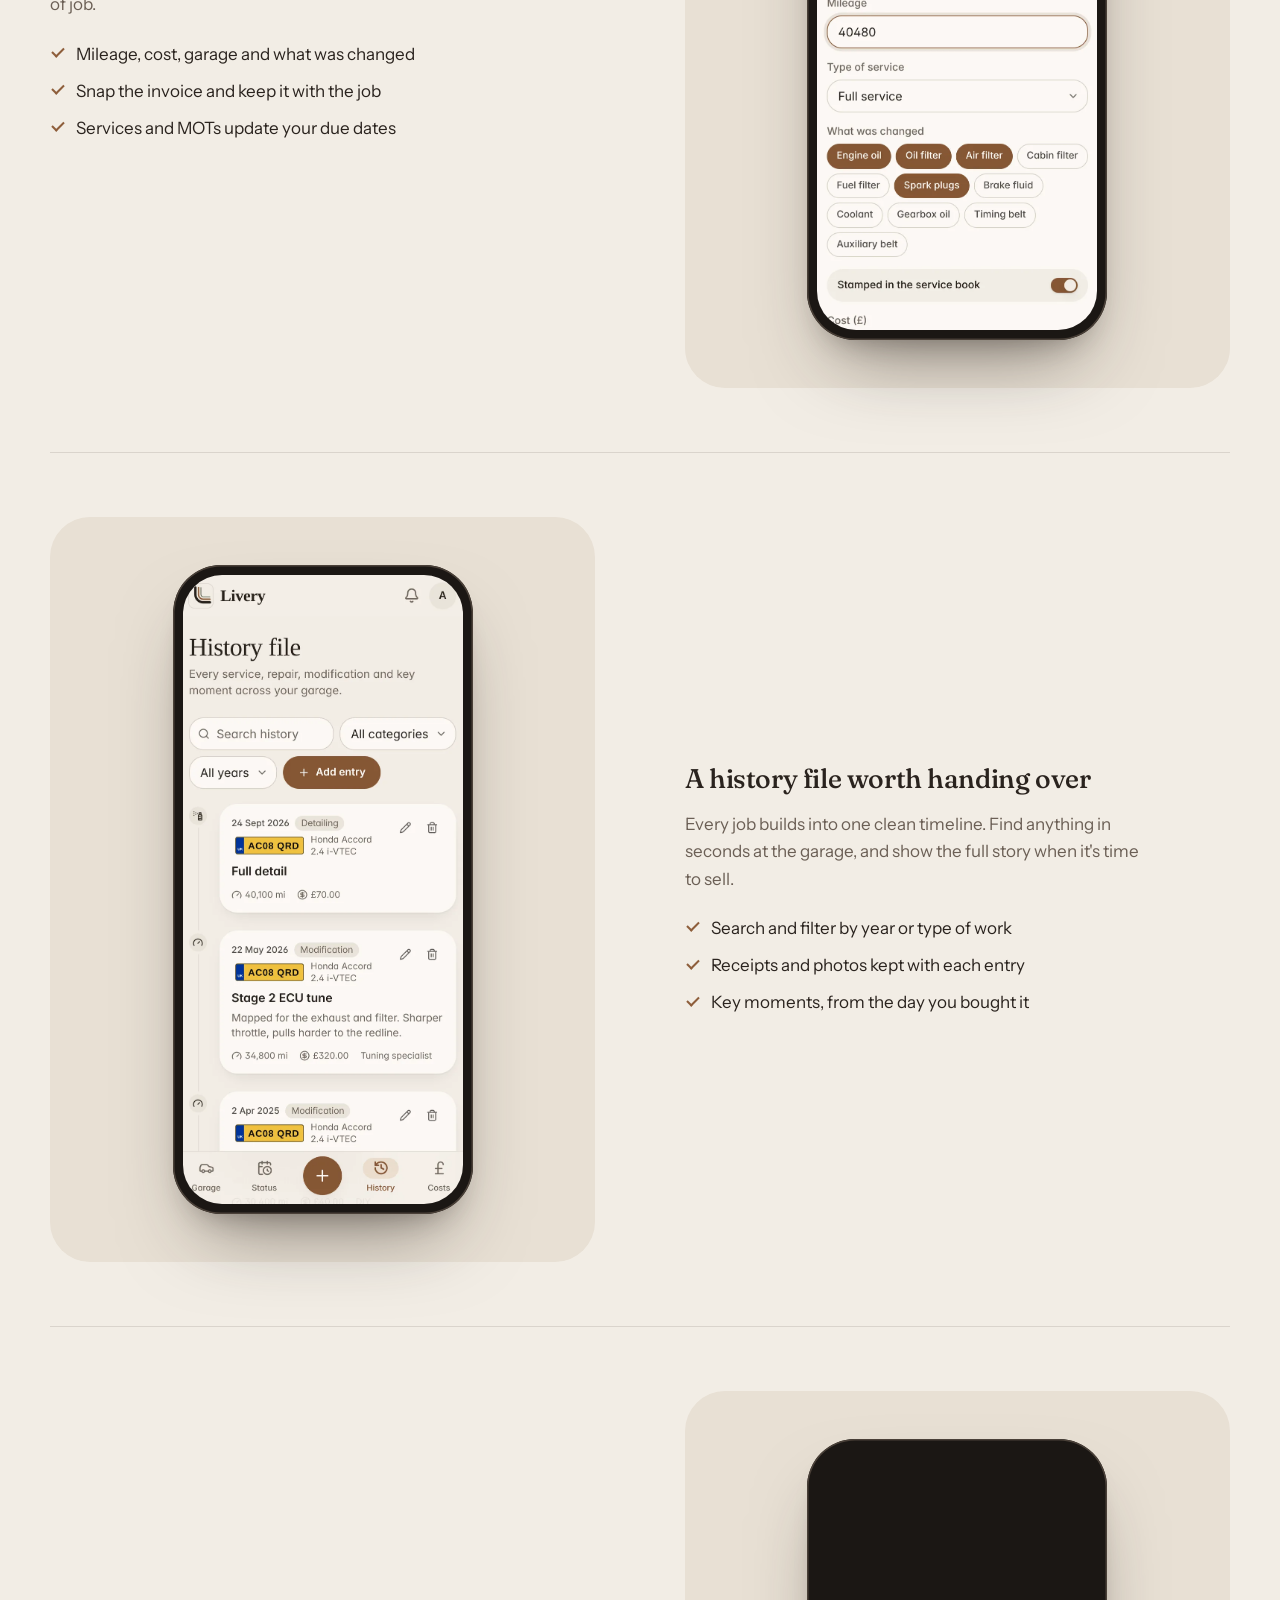
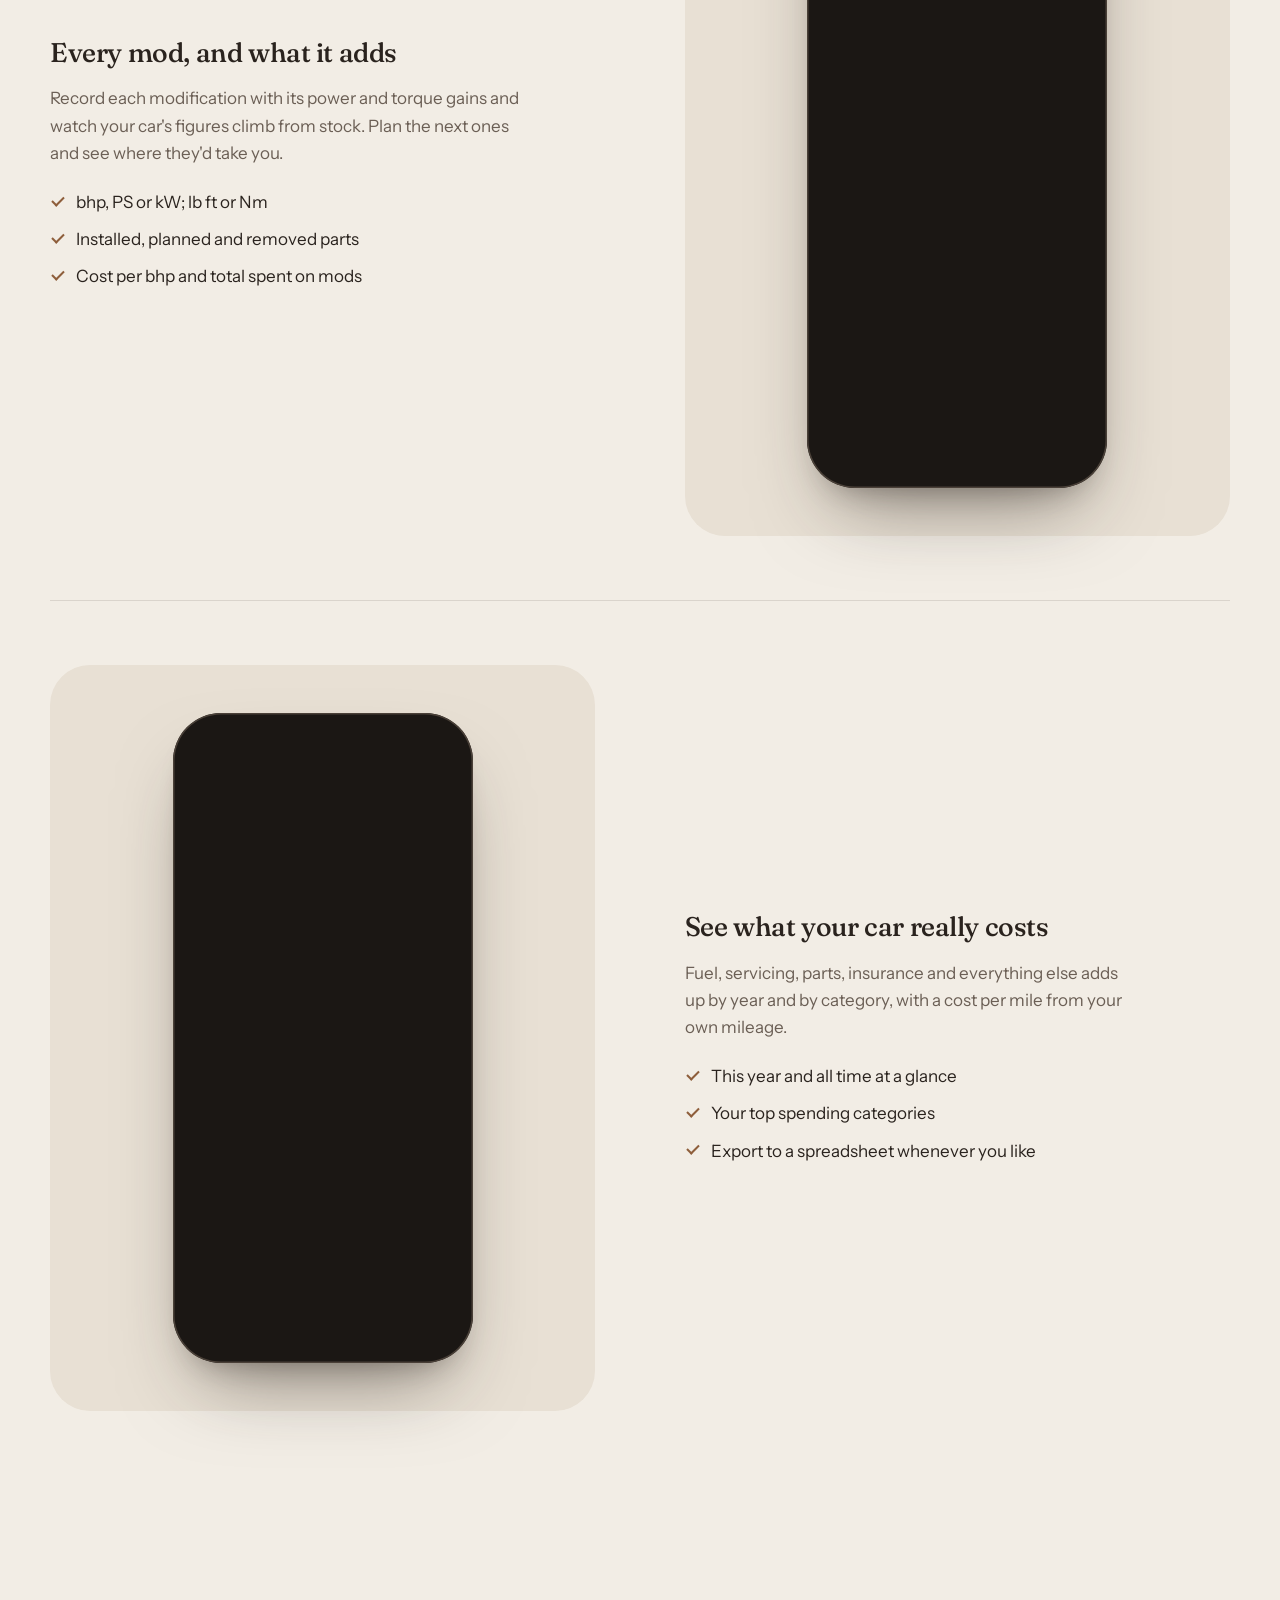
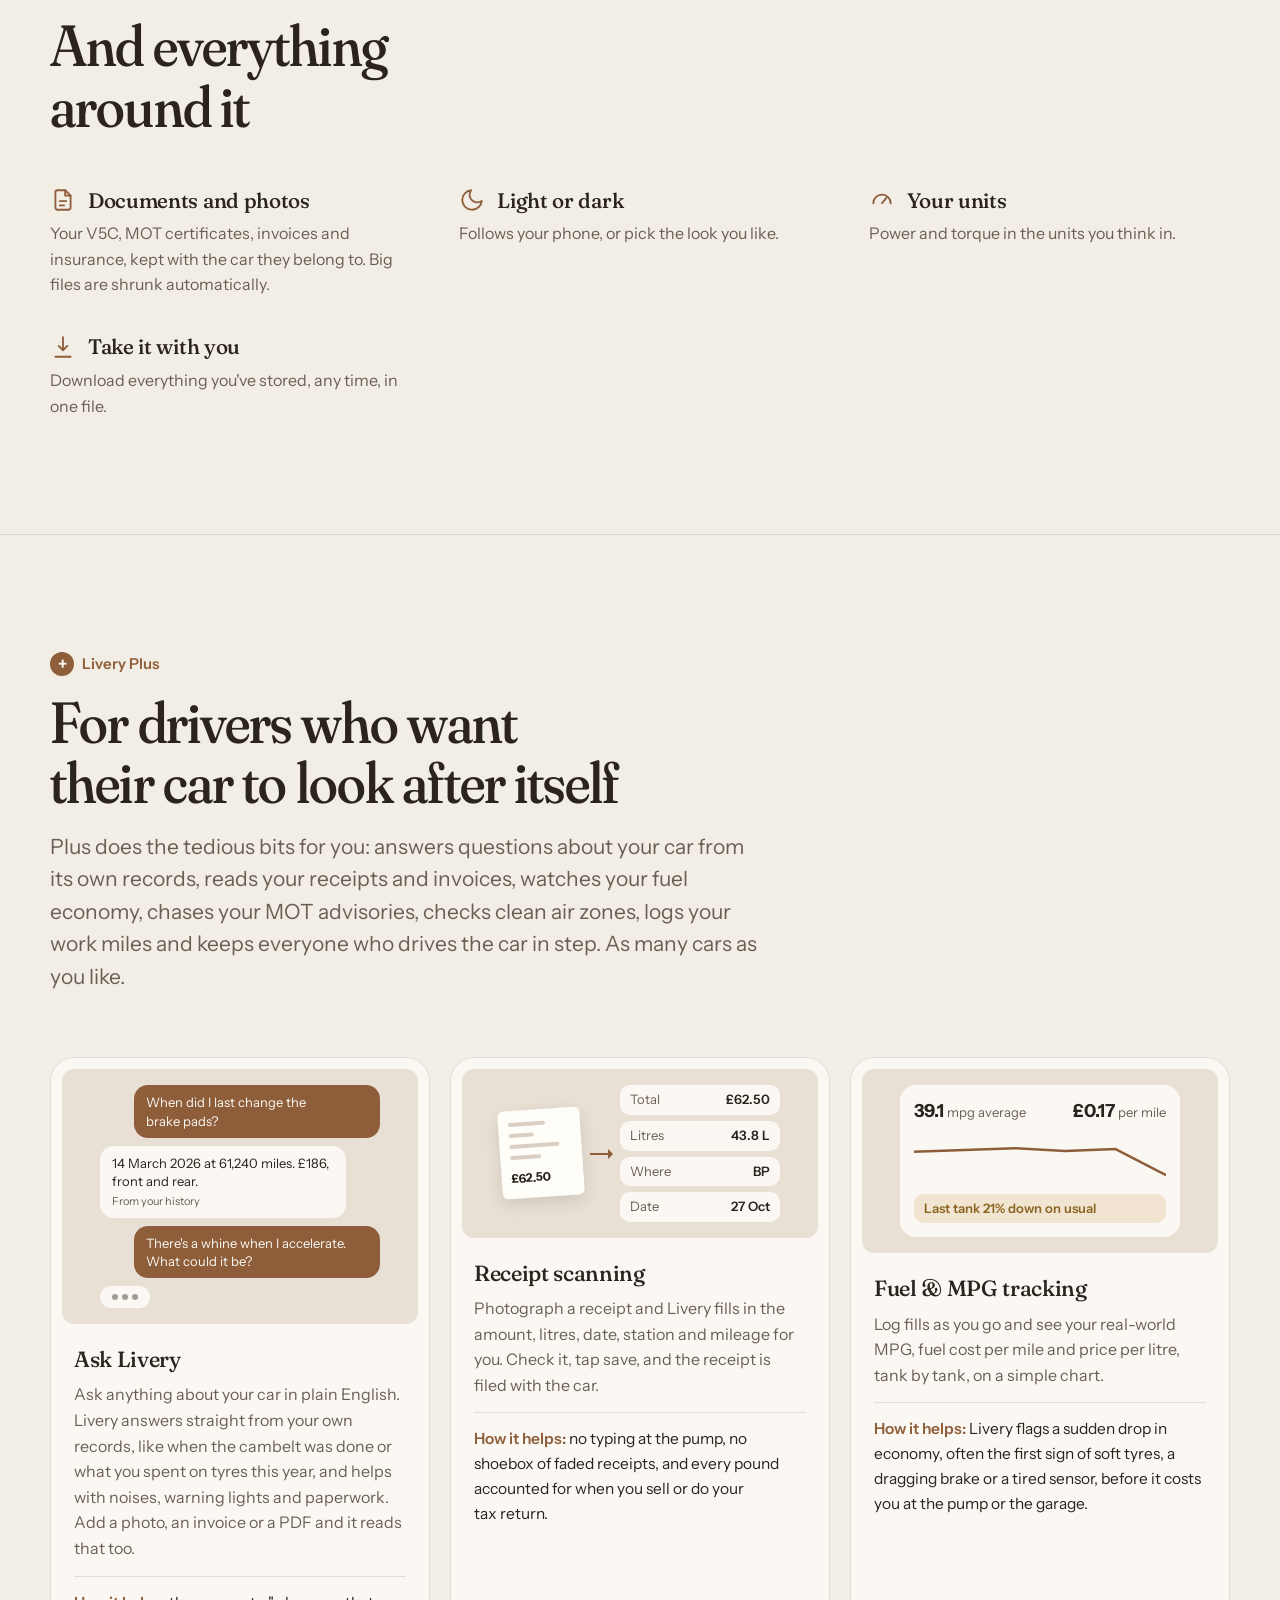
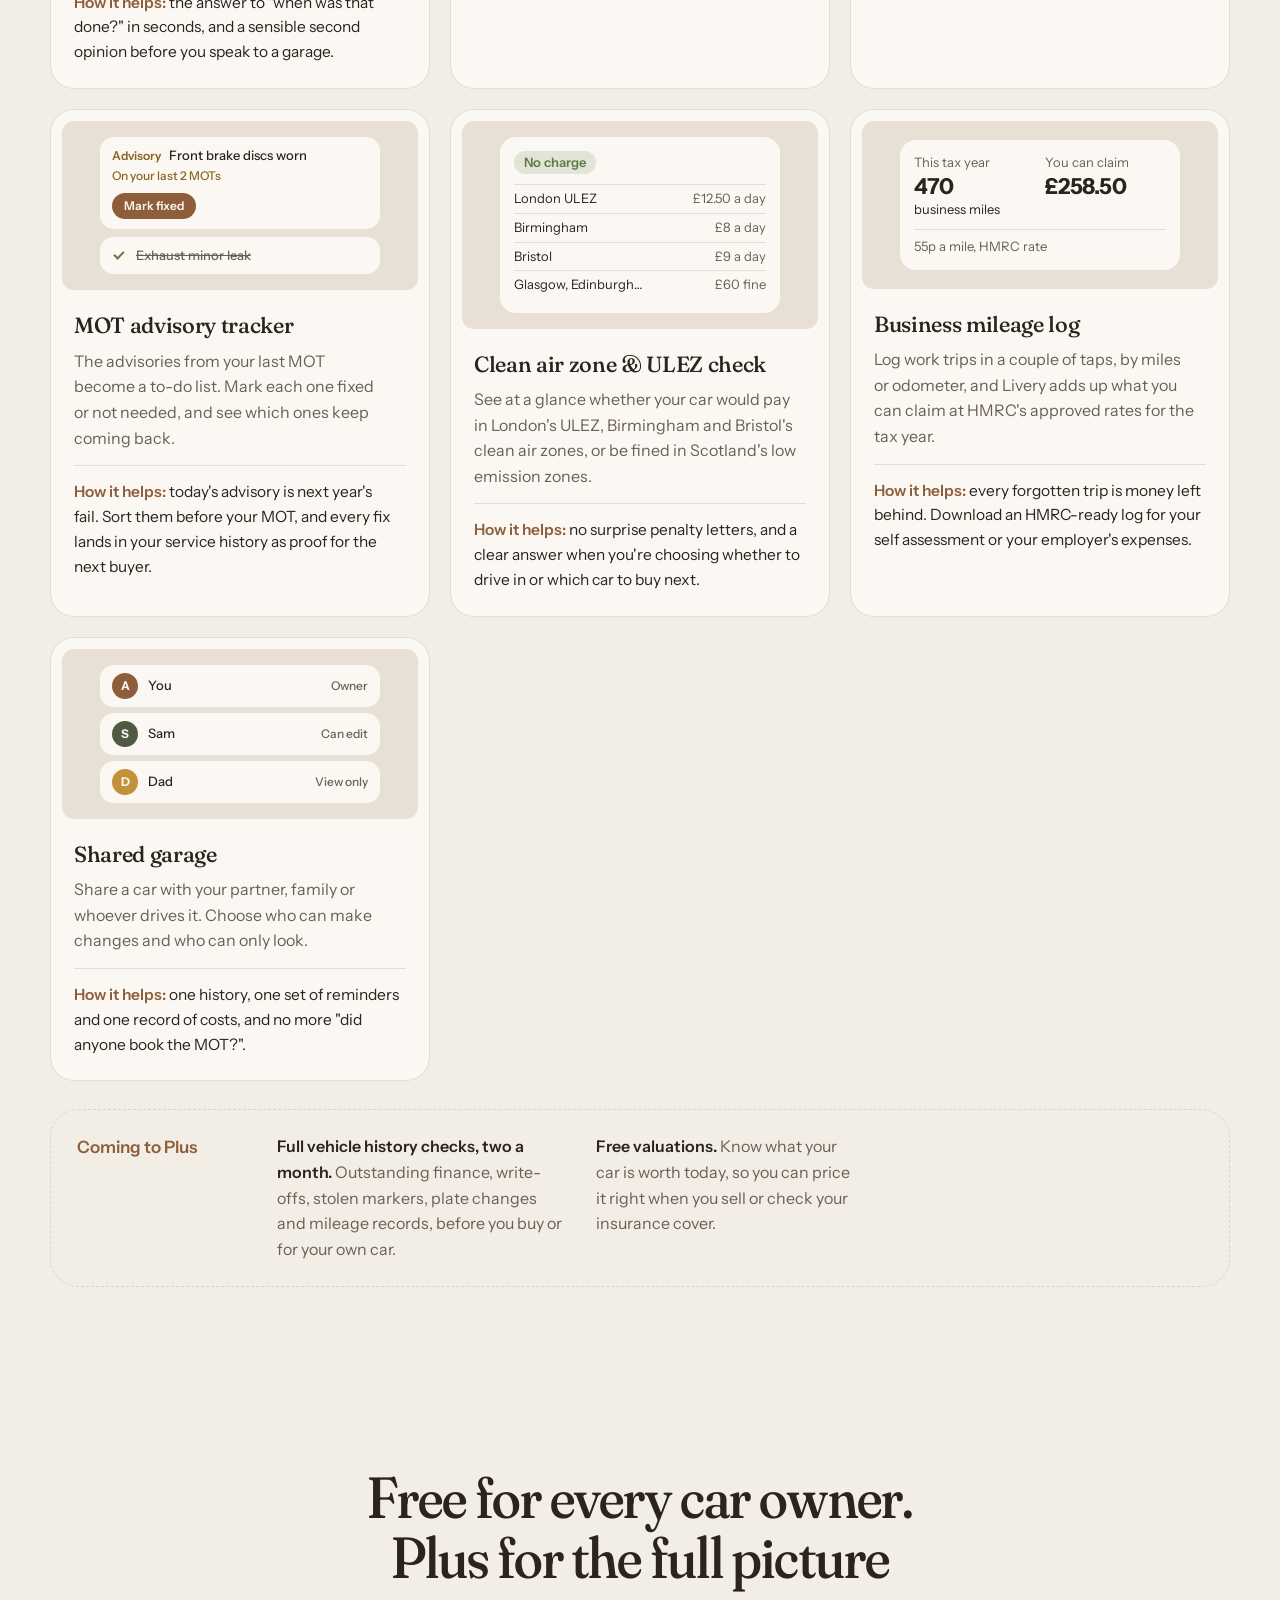
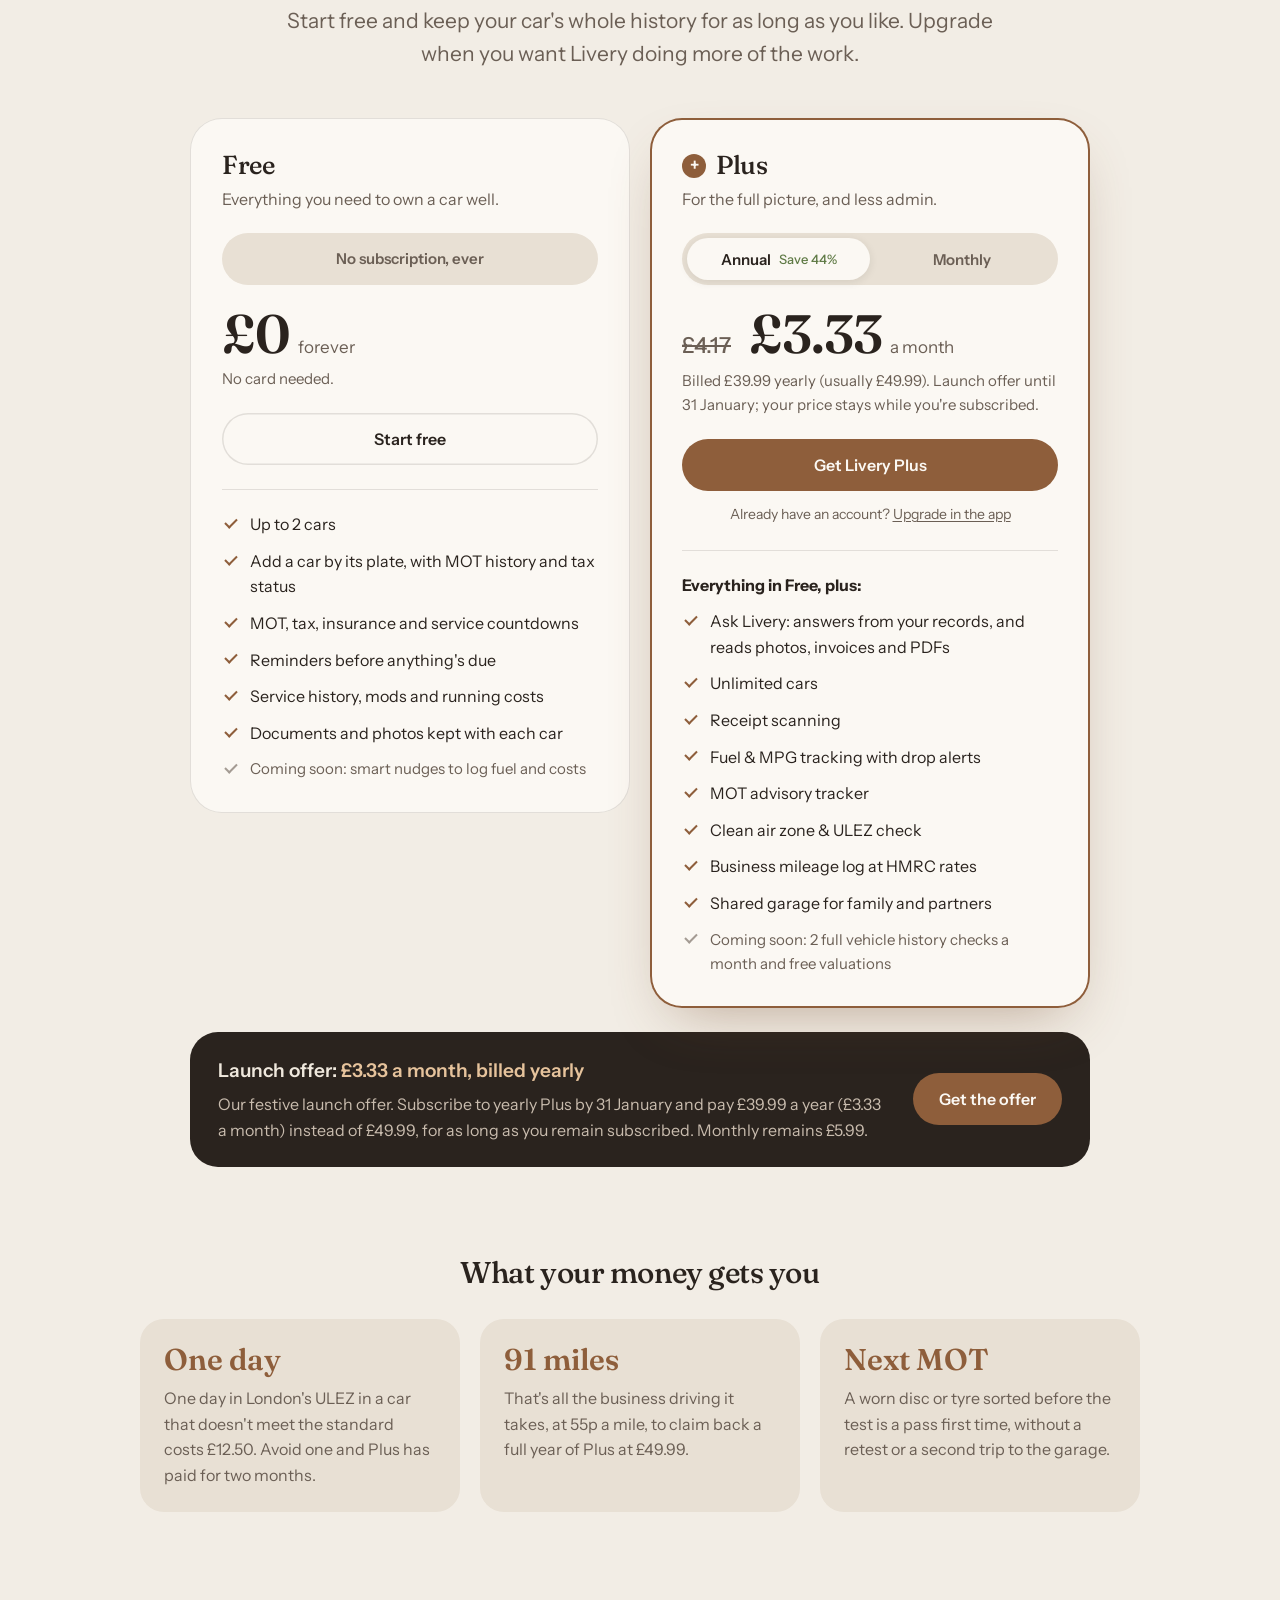
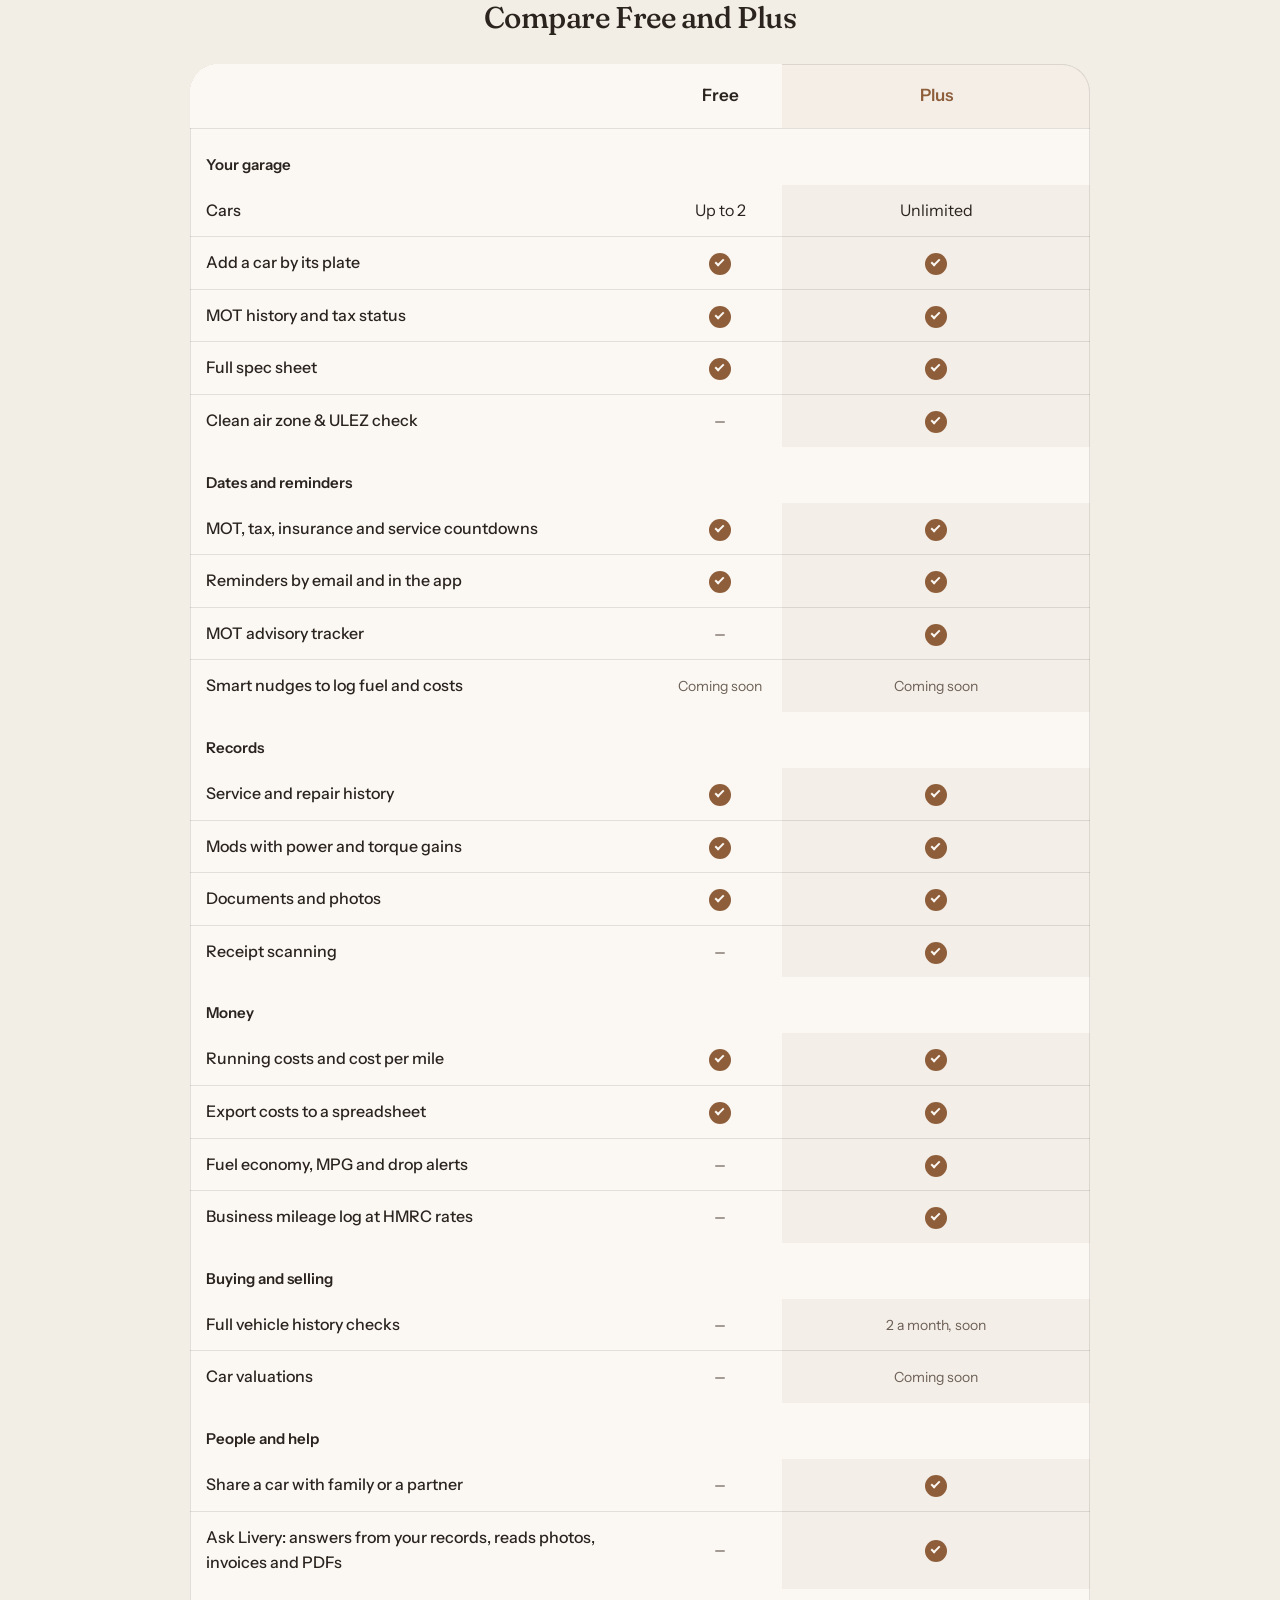
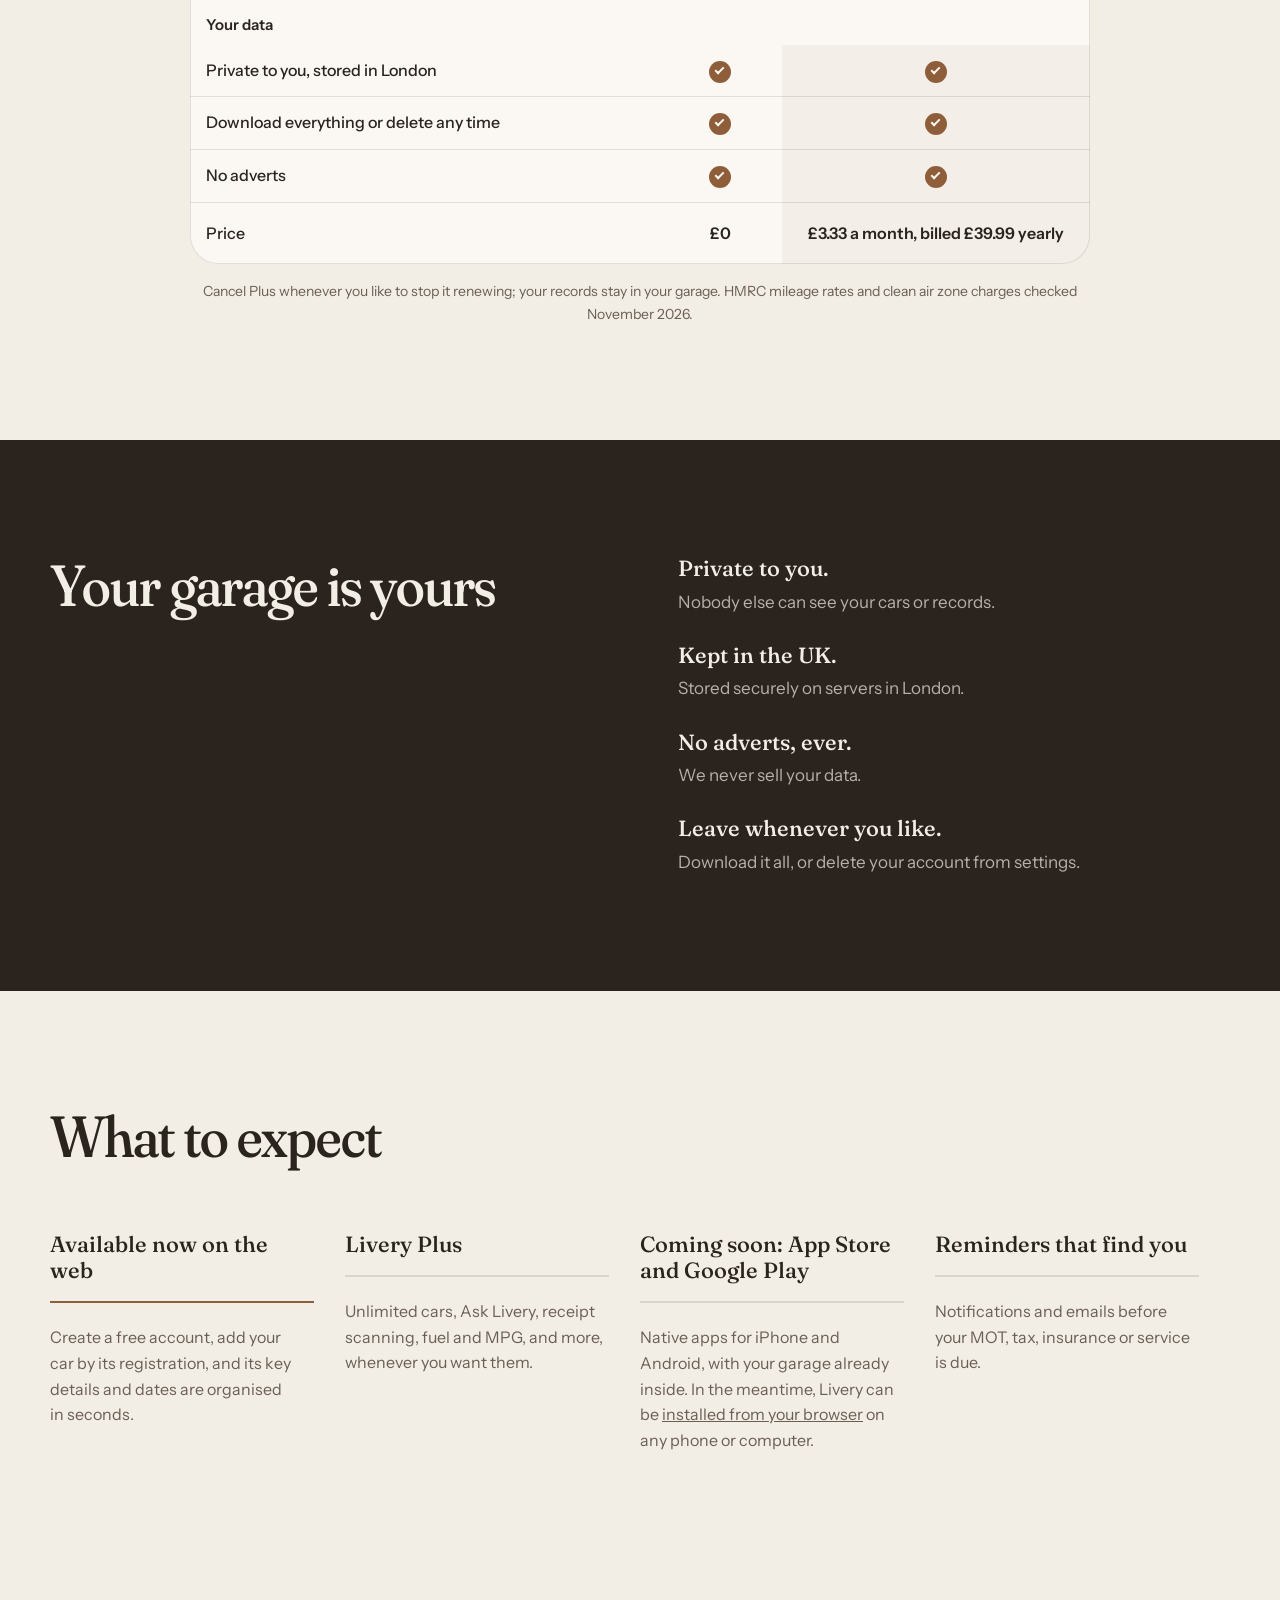
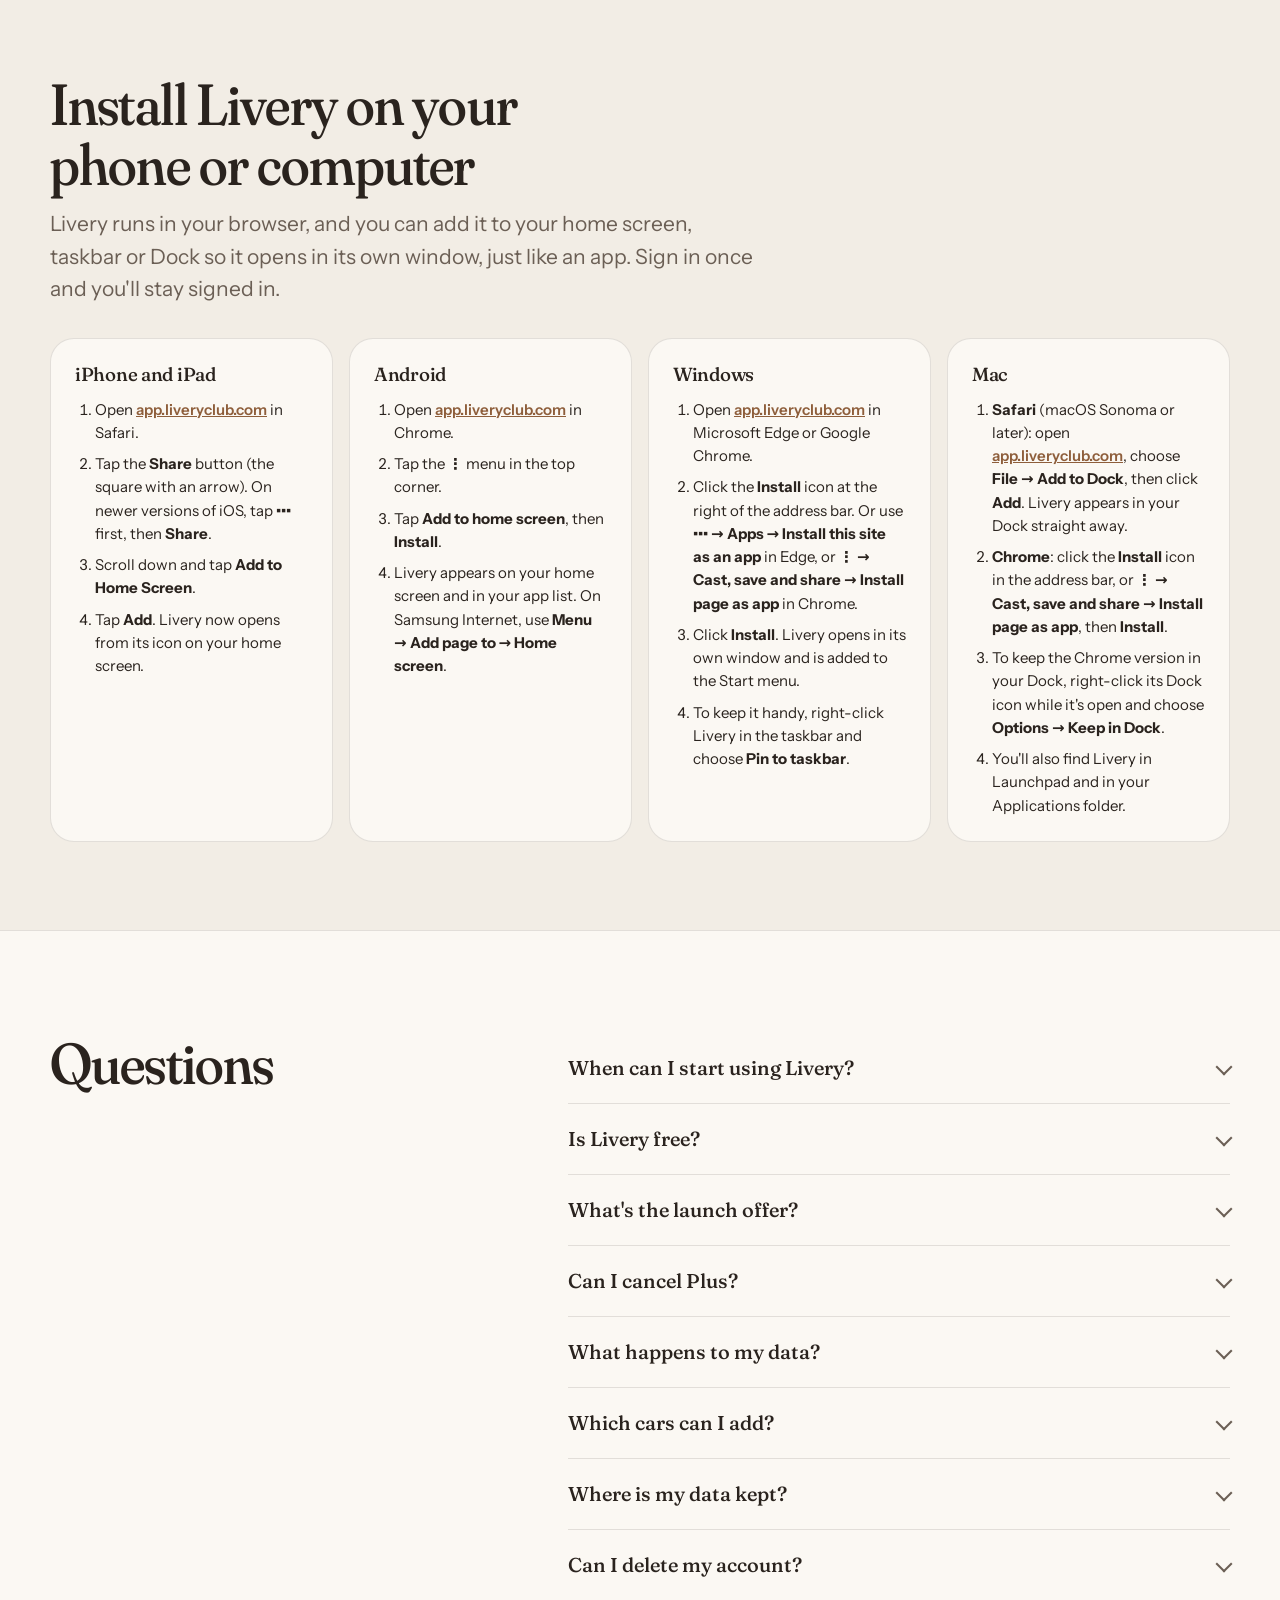
==== commit 07fe939d: "Unslop polish pass on liveryclub.com Audited with the unslop skill (light slop, polish mode: brand, " ====
--- a/index.html
+++ b/index.html
@@ -230,7 +230,7 @@
       <section class="hero" aria-labelledby="hero-title">
         <div class="wrap">
           <div>
-            <p class="soon"><span class="soon-dot" aria-hidden="true"></span>Available now on the web. iPhone and Android apps coming soon.</p>
+            <p class="soon"><span class="soon-dot" aria-hidden="true"></span>Available now on the web · iPhone and Android apps coming soon</p>
             <h1 id="hero-title">Every car. Every detail. One place.</h1>
             <p class="lede">
               Livery is the car ownership app that keeps everything about your car in one private
@@ -304,12 +304,12 @@
       <section class="chapters" id="features" aria-labelledby="features-title">
         <div class="wrap">
           <div class="chapters-intro">
-            <h2 id="features-title">Built for people who care about their cars.</h2>
+            <h2 id="features-title">Built for people who care about their cars</h2>
           </div>
           <div class="chapter-list">
             <article class="chapter">
               <div class="chapter-copy">
-                <h3>Type the plate. Livery fills in the rest.</h3>
+                <h3>Type the plate. Livery fills in the rest</h3>
               <p>Add a car in seconds. Make, model, colour, MOT history and tax status appear on their own, along with the full spec sheet: engine, power, economy, size and weight.</p>
               <ul>
                 <li>Every car you own in one garage</li>
@@ -328,7 +328,7 @@
       <section class="dates" aria-labelledby="dates-title">
         <div class="wrap">
           <div>
-            <h2 id="dates-title">Know what's due before it's due.</h2>
+            <h2 id="dates-title">Know what's due before it's due</h2>
             <p class="lede">MOT, road tax, insurance, service, breakdown cover and warranty, counting down on one screen, so you can see at a glance what needs doing.</p>
             <div class="chapter-copy dates-list"><ul>
                 <li>Overdue, due soon and all good, clearly marked</li>
@@ -426,7 +426,7 @@
           <div class="chapter-list">
             <article class="chapter">
               <div class="chapter-copy">
-                <h3>Log the work in seconds.</h3>
+                <h3>Log the work in seconds</h3>
               <p>Services, repairs, MOTs, modifications, detailing and purchases, each with the details that matter for that kind of job.</p>
               <ul>
                 <li>Mileage, cost, garage and what was changed</li>
@@ -440,7 +440,7 @@
             </article>
             <article class="chapter">
               <div class="chapter-copy">
-                <h3>A history file worth handing over.</h3>
+                <h3>A history file worth handing over</h3>
               <p>Every job builds into one clean timeline. Find anything in seconds at the garage, and show the full story when it's time to sell.</p>
               <ul>
                 <li>Search and filter by year or type of work</li>
@@ -454,7 +454,7 @@
             </article>
             <article class="chapter">
               <div class="chapter-copy">
-                <h3>Every mod, and what it adds.</h3>
+                <h3>Every mod, and what it adds</h3>
               <p>Record each modification with its power and torque gains and watch your car's figures climb from stock. Plan the next ones and see where they'd take you.</p>
               <ul>
                 <li>bhp, PS or kW; lb ft or Nm</li>
@@ -468,7 +468,7 @@
             </article>
             <article class="chapter">
               <div class="chapter-copy">
-                <h3>See what your car really costs.</h3>
+                <h3>See what your car really costs</h3>
               <p>Fuel, servicing, parts, insurance and everything else adds up by year and by category, with a cost per mile from your own mileage.</p>
               <ul>
                 <li>This year and all time at a glance</li>
@@ -486,7 +486,7 @@
 
       <section class="extras" aria-labelledby="extras-title">
         <div class="wrap">
-          <h2 id="extras-title">And everything around it.</h2>
+          <h2 id="extras-title">And everything around it</h2>
           <div class="extras-grid">
             <div class="extra">
               <h3>
@@ -524,7 +524,7 @@
         <div class="wrap">
           <div class="plus-intro">
             <p class="eyebrow-pill"><span class="plus-mark" aria-hidden="true">+</span>Livery Plus</p>
-            <h2 id="plus-title">For drivers who want their car to look after itself.</h2>
+            <h2 id="plus-title">For drivers who want their car to look after itself</h2>
             <p class="lede">Plus does the tedious bits for you: answers questions about your car from its own records, reads your receipts and invoices, watches your fuel economy, chases your MOT advisories, checks clean air zones, logs your work miles and keeps everyone who drives the car in step. As many cars as you like.</p>
           </div>
 
@@ -647,7 +647,7 @@
       <section class="pricing" id="pricing" aria-labelledby="pricing-title">
         <div class="wrap">
           <div class="pricing-head">
-            <h2 id="pricing-title">Free for every car owner. Plus for the full picture.</h2>
+            <h2 id="pricing-title">Free for every car owner. Plus for the full picture</h2>
             <p class="lede">Start free and keep your car's whole history for as long as you like. Upgrade when you want Livery doing more of the work.</p>
           </div>
 
@@ -671,7 +671,6 @@
             </article>
 
             <article class="plan plan-plus">
-              <span class="plan-badge">Best value</span>
               <h3><span class="plus-mark" aria-hidden="true">+</span> Plus</h3>
               <p class="plan-for">For the full picture, and less admin.</p>
               <div class="billing" role="radiogroup" aria-label="Plus billing period" data-billing>
@@ -784,7 +783,7 @@
       <section class="privacy" aria-labelledby="privacy-title">
         <div class="wrap">
           <div>
-            <h2 id="privacy-title">Your garage is yours.</h2>
+            <h2 id="privacy-title">Your garage is yours</h2>
           </div>
           <dl>
             <div>
@@ -810,7 +809,7 @@
       <section class="roadmap" id="expect" aria-labelledby="expect-title">
         <div class="wrap">
           <div class="roadmap-head">
-            <h2 id="expect-title">What to expect.</h2>
+            <h2 id="expect-title">What to expect</h2>
           </div>
           <ol class="timeline steps4">
             <li class="stage">
@@ -836,7 +835,7 @@
       <section class="install" id="install" aria-labelledby="install-title">
         <div class="wrap">
           <div class="install-head">
-            <h2 id="install-title">Install Livery on your phone or computer.</h2>
+            <h2 id="install-title">Install Livery on your phone or computer</h2>
             <p class="lede">Livery runs in your browser, and you can add it to your home screen, taskbar or Dock so it opens in its own window, just like an app. Sign in once and you'll stay signed in.</p>
           </div>
           <div class="install-grid">
@@ -882,7 +881,7 @@
 
       <section class="faq" id="faq" aria-labelledby="faq-title">
         <div class="wrap">
-          <h2 id="faq-title">Questions.</h2>
+          <h2 id="faq-title">Questions</h2>
           <div>
             <details>
               <summary>When can I start using Livery?</summary>
@@ -922,7 +921,7 @@
 
       <section class="closing" aria-labelledby="closing-title">
         <div class="wrap">
-          <h2 id="closing-title">Give your car the history it deserves.</h2>
+          <h2 id="closing-title">Give your car the history it deserves</h2>
           <p class="lede">Explore Livery. Add your car in under a minute, free for up to two cars.</p>
           <div class="actions">
             <a class="btn btn-primary" href="https://app.liveryclub.com/auth?mode=signup">Create my free garage</a>
--- a/style.css
+++ b/style.css
@@ -339,7 +339,7 @@
 
 .hero {
   position: relative;
-  padding: clamp(36px, 7vw, 96px) 0 clamp(56px, 8vw, 110px);
+  padding: clamp(32px, 7vw, 96px) 0 clamp(48px, 6vw, 80px);
   overflow: hidden;
 }
 .hero .wrap {
@@ -422,30 +422,17 @@
 /* Coming soon + waitlist */
 .soon {
   display: inline-flex;
-  align-items: center;
-  gap: 10px;
-  margin: 0 0 22px;
-  padding: 8px 14px;
-  border-radius: 999px;
-  background: var(--surface);
-  box-shadow: inset 0 0 0 1px var(--line);
-  font: 600 13px/1 var(--display);
-  letter-spacing: 0.12em;
-  text-transform: uppercase;
-  color: var(--accent);
+  align-items: flex-start;
+  gap: 8px;
+  margin: 0 0 24px;
+  font: 500 15px/1.4 var(--sans);
+  color: var(--muted);
 }
 .soon-dot {
   width: 8px;
   height: 8px;
   border-radius: 50%;
   background: var(--moss);
-  box-shadow: 0 0 0 0 color-mix(in srgb, var(--moss) 60%, transparent);
-  animation: soon-pulse 2.4s var(--ease) infinite;
-}
-@keyframes soon-pulse {
-  70% {
-    box-shadow: 0 0 0 8px transparent;
-  }
 }
 @media (prefers-reduced-motion: reduce) {
   .soon-dot {
@@ -761,11 +748,11 @@
 /* ── Feature chapters ─────────────────────────────────────────────── */
 
 .chapters {
-  padding: clamp(64px, 9vw, 130px) 0 clamp(32px, 5vw, 64px);
+  padding: clamp(48px, 6vw, 80px) 0 clamp(32px, 5vw, 64px);
 }
 .chapters-intro {
   max-width: 760px;
-  margin-bottom: clamp(48px, 7vw, 96px);
+  margin-bottom: clamp(32px, 4vw, 56px);
 }
 .chapters-intro .lede {
   margin-top: 18px;
@@ -949,8 +936,8 @@
   gap: 12px;
   padding-bottom: 18px;
   margin-bottom: 22px;
-  border-bottom: 3px solid var(--line);
-  font: 700 26px/1 var(--display);
+  border-bottom: 2px solid var(--line);
+  font: 500 22px/1.2 var(--serif);
 }
 .stage:nth-child(1) .stage-head {
   border-bottom-color: var(--leather);
@@ -1238,9 +1225,7 @@
 }
 .eyebrow {
   margin: 0 0 12px;
-  font: 600 13px/1.2 var(--sans);
-  letter-spacing: 0.12em;
-  text-transform: uppercase;
+  font: 600 15px/1.3 var(--sans);
   color: var(--accent);
 }
 .article h1 {
@@ -1378,11 +1363,10 @@
   box-shadow: inset 0 0 0 1px var(--line);
   text-decoration: none;
   color: var(--text);
-  transition: box-shadow 0.2s, transform 0.2s var(--ease);
+  transition: box-shadow 0.16s var(--ease);
 }
 .guide-card:hover {
   box-shadow: inset 0 0 0 1.5px var(--accent);
-  transform: translateY(-2px);
 }
 .guide-card h2 {
   margin: 0 0 10px !important;
@@ -1443,13 +1427,10 @@
   display: inline-flex;
   align-items: center;
   gap: 8px;
-  margin-bottom: 18px;
-  padding: 6px 14px 6px 6px;
-  border-radius: 999px;
-  background: var(--surface);
-  box-shadow: inset 0 0 0 1px var(--line);
+  margin-bottom: 16px;
   font-weight: 600;
   font-size: 15px;
+  color: var(--accent);
 }
 .plus-mark {
   display: inline-grid;
@@ -1471,8 +1452,8 @@
 .pf {
   display: flex;
   flex-direction: column;
-  padding: 22px 22px 26px;
-  border-radius: 28px;
+  padding: 12px 12px 24px;
+  border-radius: 24px;
   background: var(--surface);
   box-shadow: inset 0 0 0 1px var(--line);
 }
@@ -1511,8 +1492,8 @@
   display: grid;
   place-items: center;
   min-height: 168px;
-  padding: 18px;
-  border-radius: 20px;
+  padding: 16px;
+  border-radius: 12px;
   background: var(--sand);
   font-size: 13px;
   line-height: 1.35;
@@ -1637,10 +1618,8 @@
 }
 .adv-tag {
   color: #8a6420;
-  font-size: 10.5px;
-  font-weight: 700;
-  letter-spacing: 0.04em;
-  text-transform: uppercase;
+  font-size: 12px;
+  font-weight: 600;
 }
 .adv-rep {
   flex-basis: 100%;
@@ -1841,11 +1820,9 @@
   box-shadow: 0 2px 8px rgb(42 35 30 / 0.1);
 }
 .save {
-  padding: 3px 8px;
-  border-radius: 999px;
-  background: rgb(95 122 69 / 0.16);
   color: var(--moss);
-  font-size: 12px;
+  font-size: 13px;
+  font-weight: 500;
 }
 
 .plans {
@@ -1860,7 +1837,7 @@
   position: relative;
   display: flex;
   flex-direction: column;
-  padding: 30px;
+  padding: 32px;
   border-radius: 32px;
   background: var(--surface);
   box-shadow: inset 0 0 0 1px var(--line);
@@ -2079,13 +2056,11 @@
   border-top: 1px solid var(--line);
 }
 .compare tr.group th {
-  padding: 26px 16px 8px;
+  padding: 24px 16px 8px;
   text-align: left;
-  font-size: 13px;
-  font-weight: 700;
-  letter-spacing: 0.06em;
-  text-transform: uppercase;
-  color: var(--accent);
+  font-size: 15px;
+  font-weight: 600;
+  color: var(--text);
 }
 .compare thead th:first-child {
   width: 52%;
@@ -2139,13 +2114,8 @@
   opacity: 0.6;
 }
 .soon-tag {
-  display: inline-block;
-  padding: 3px 9px;
-  border-radius: 999px;
-  background: var(--sand);
-  color: var(--muted);
-  font-size: 12.5px;
-  font-weight: 600;
+  color: var(--muted);
+  font-size: 14px;
   white-space: nowrap;
 }
 .compare-note {
@@ -2304,8 +2274,8 @@
   gap: 16px;
 }
 .install-card {
-  padding: 22px;
-  border-radius: 22px;
+  padding: 24px;
+  border-radius: 24px;
   background: var(--surface);
   border: 1px solid var(--line);
 }
@@ -2333,3 +2303,14 @@
 .install-head .lede {
   margin-top: 14px;
 }
+
+/* Plus cards: the mock sits 12px in, so its corner is 24 - 12 = 12; text keeps 24px from the edge */
+.pf > :not(.pf-mock) {
+  margin-left: 12px;
+  margin-right: 12px;
+}
+
+.soon-dot {
+  flex: none;
+  margin-top: 7px;
+}
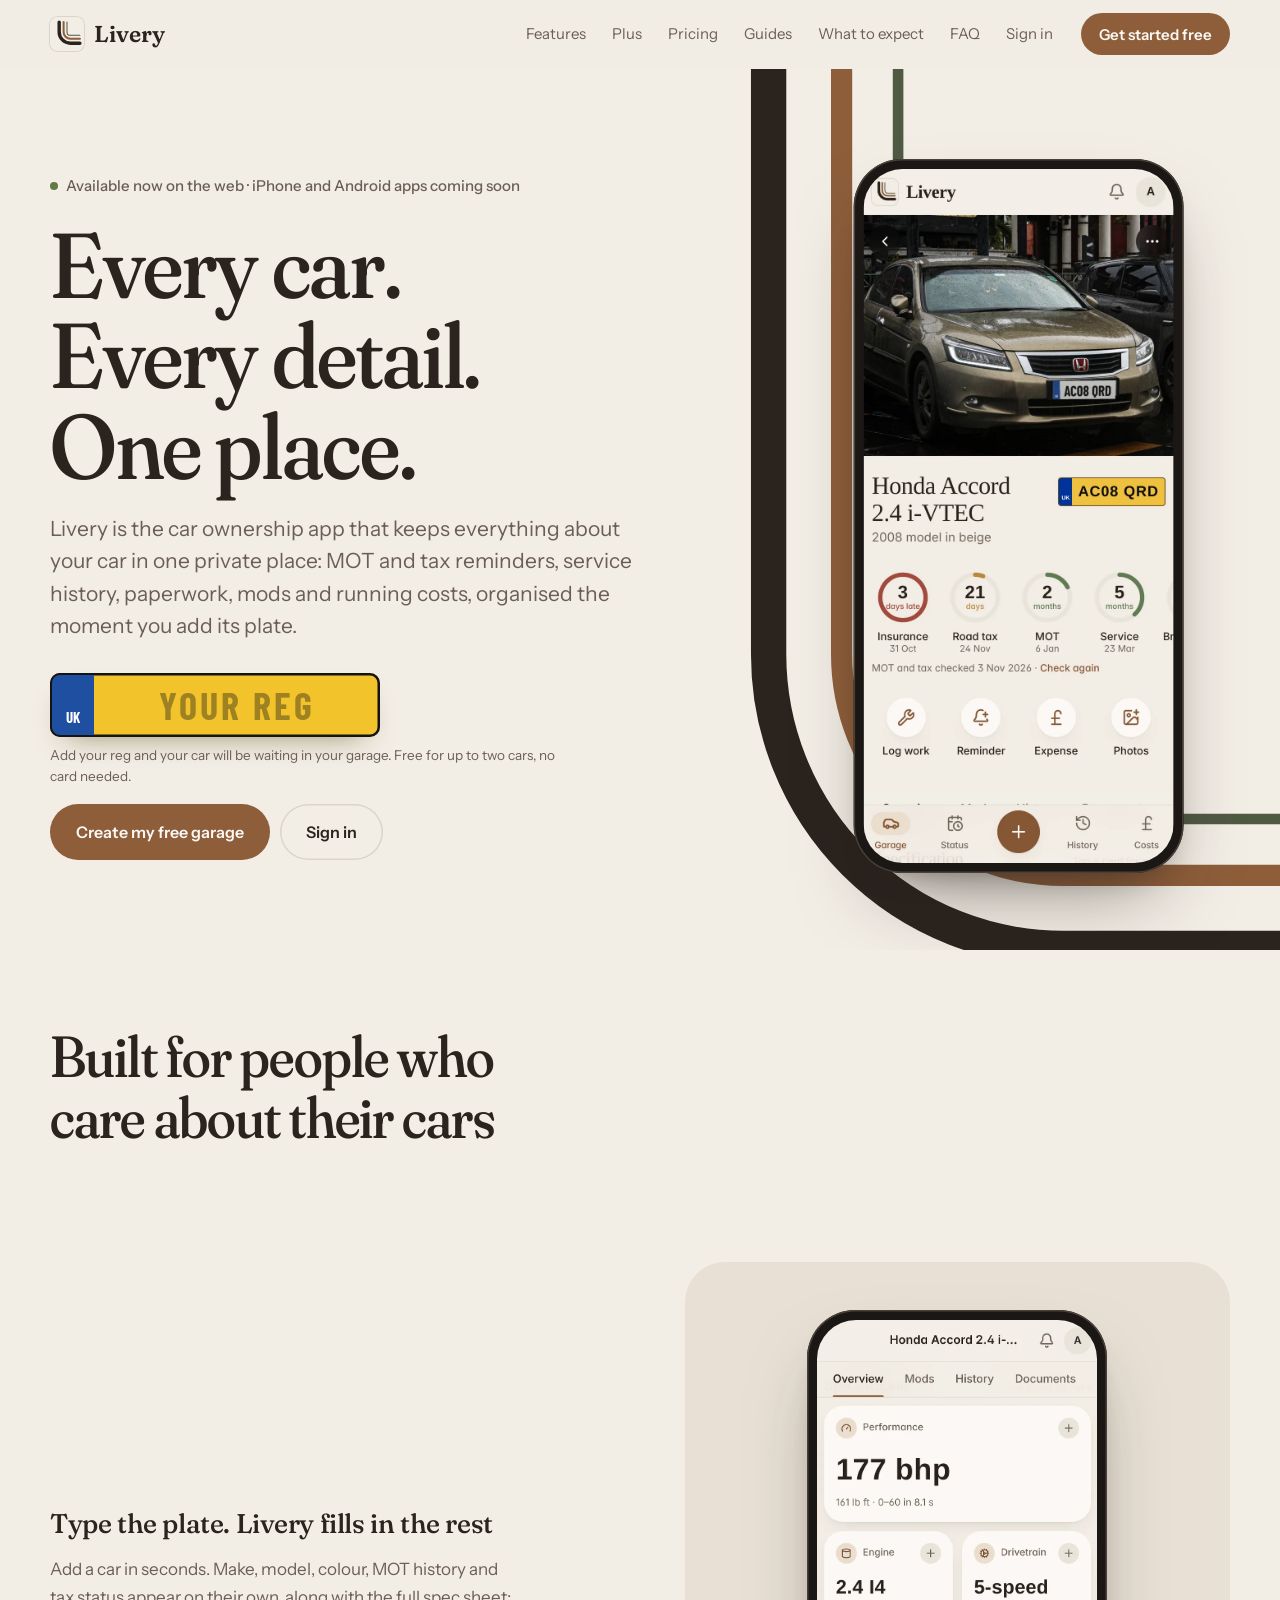
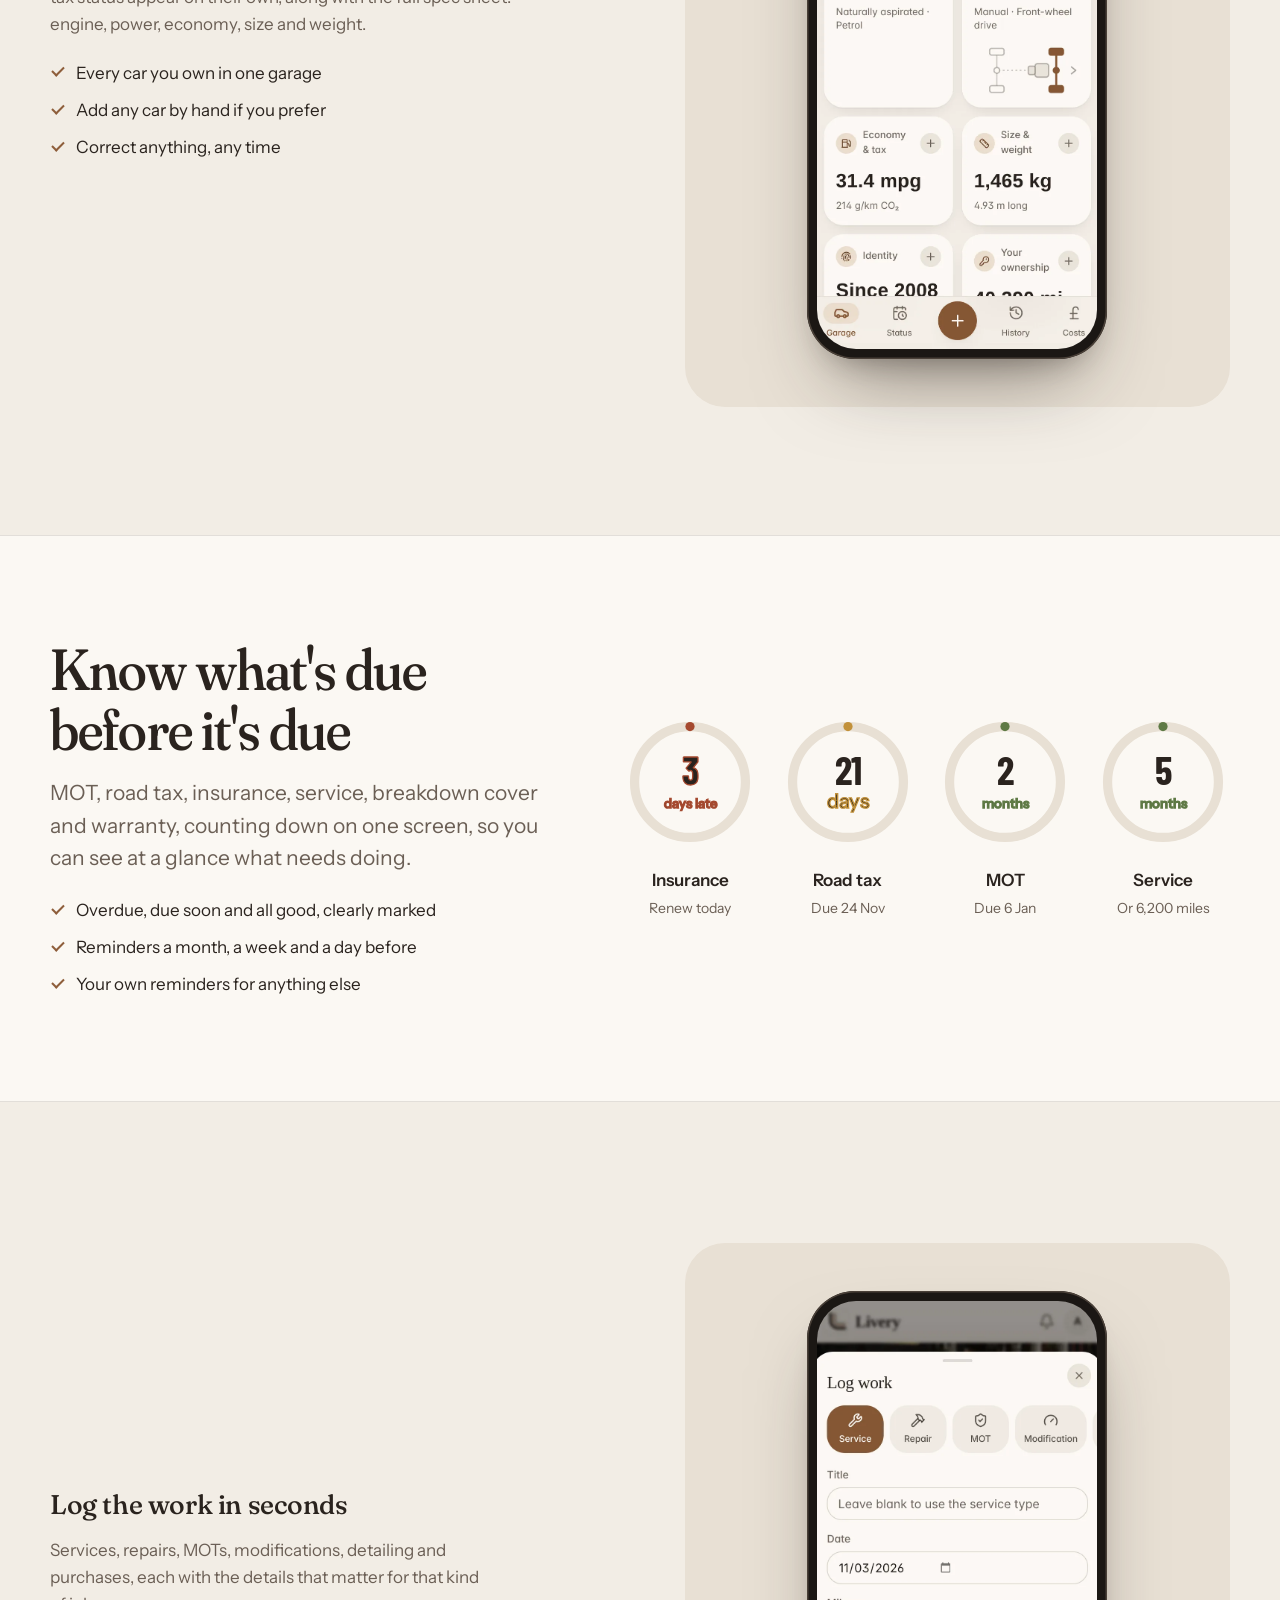
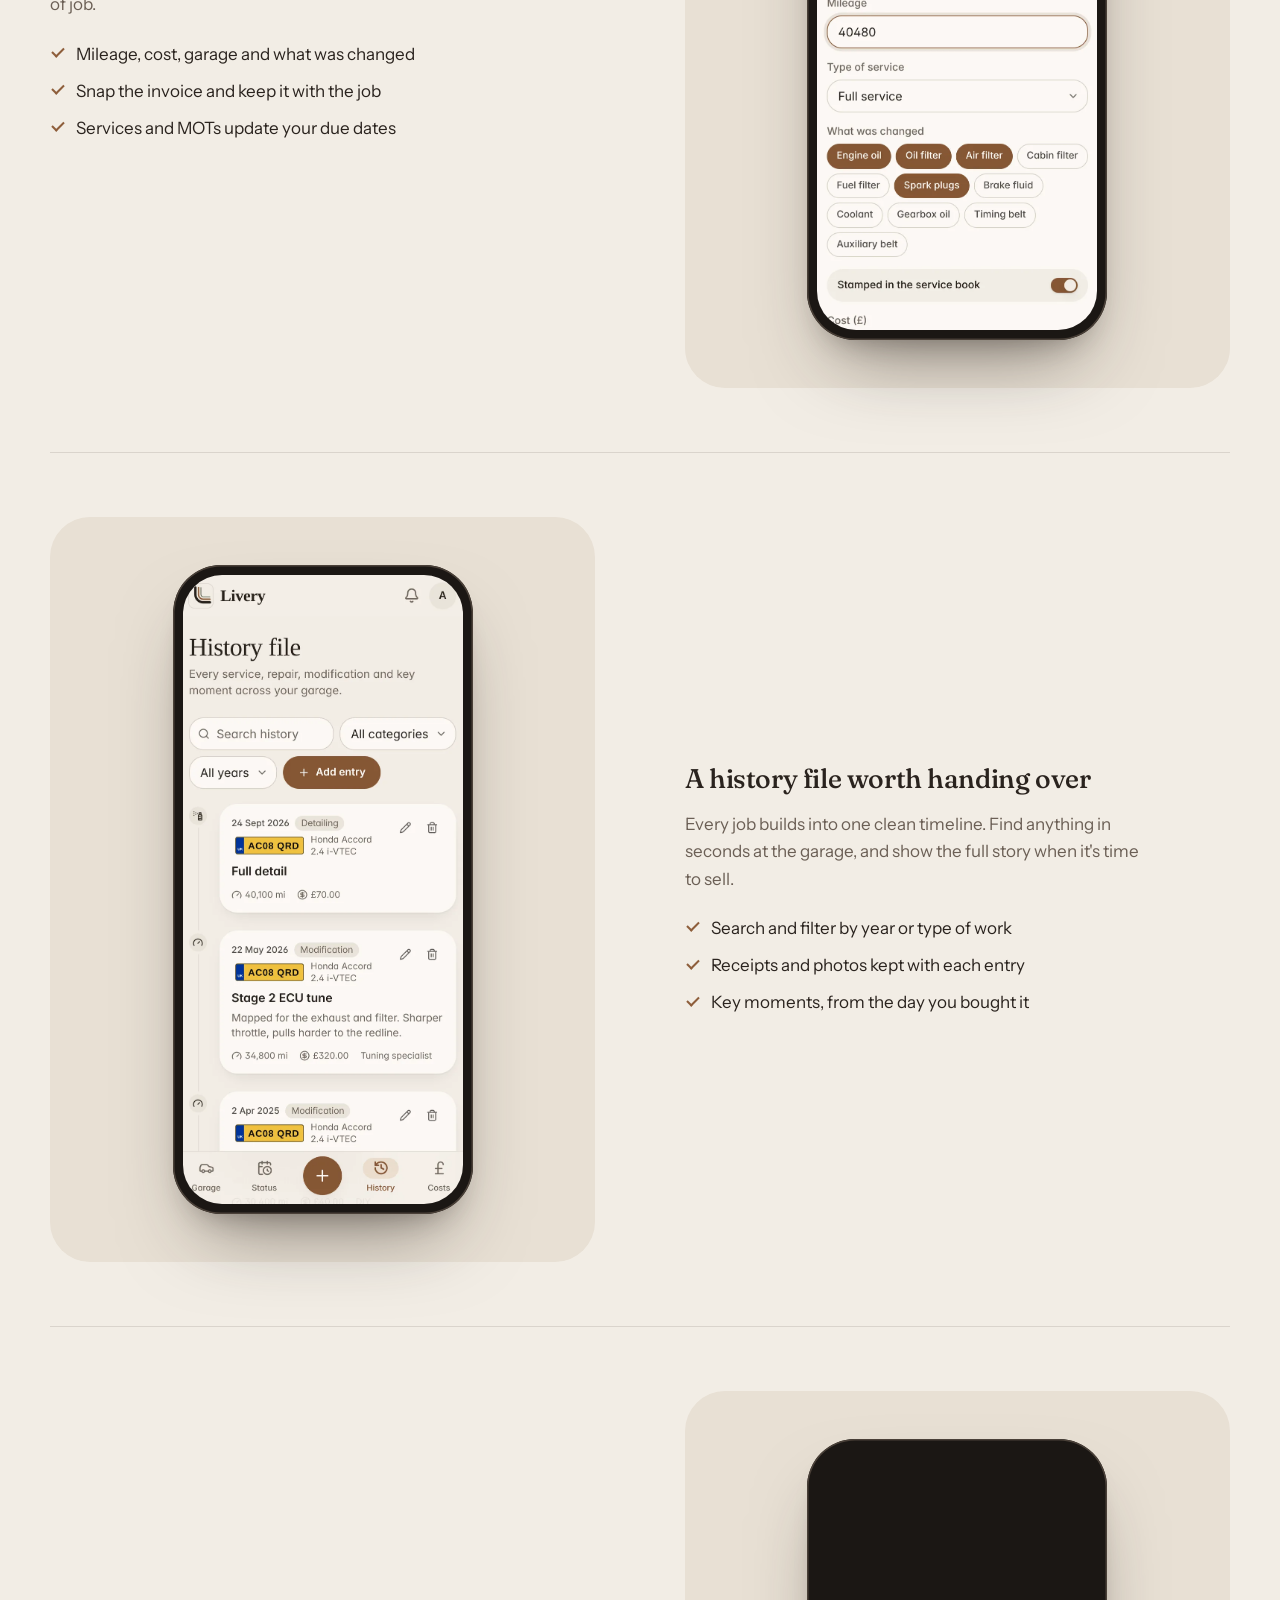
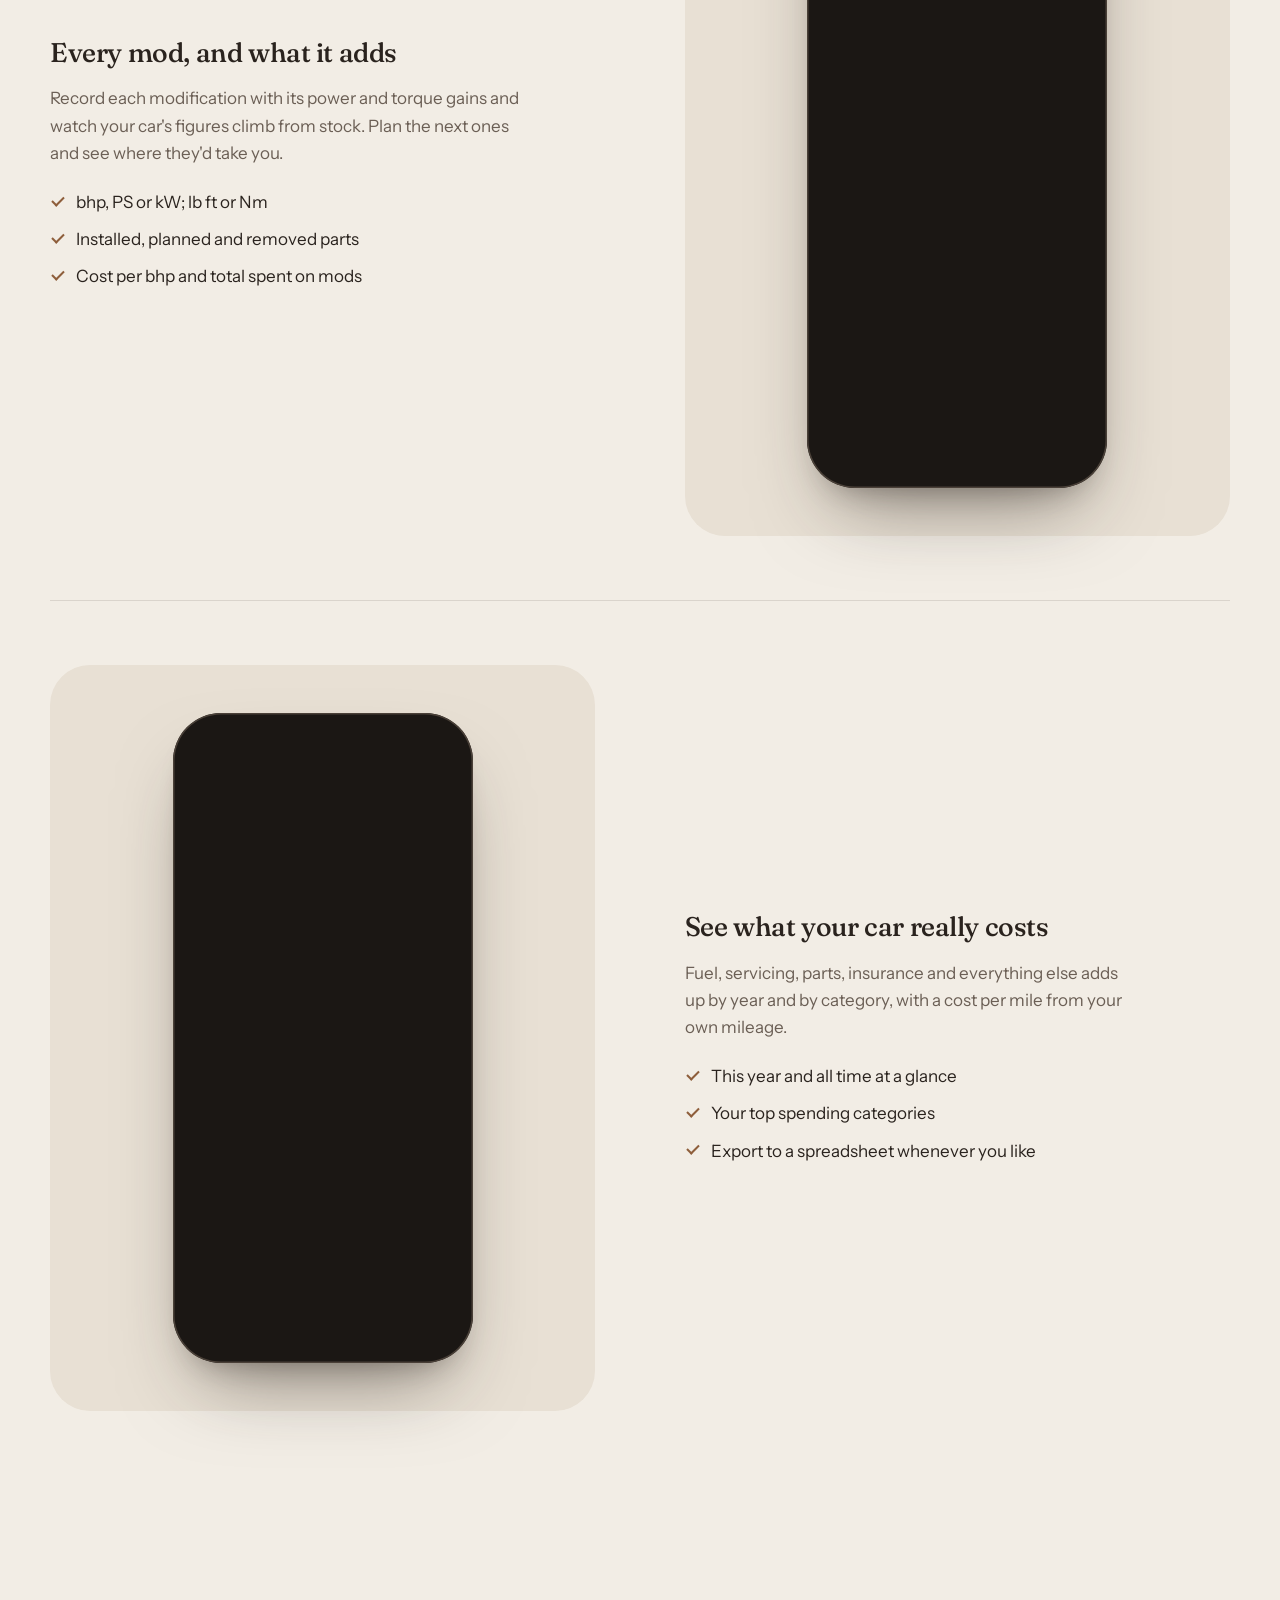
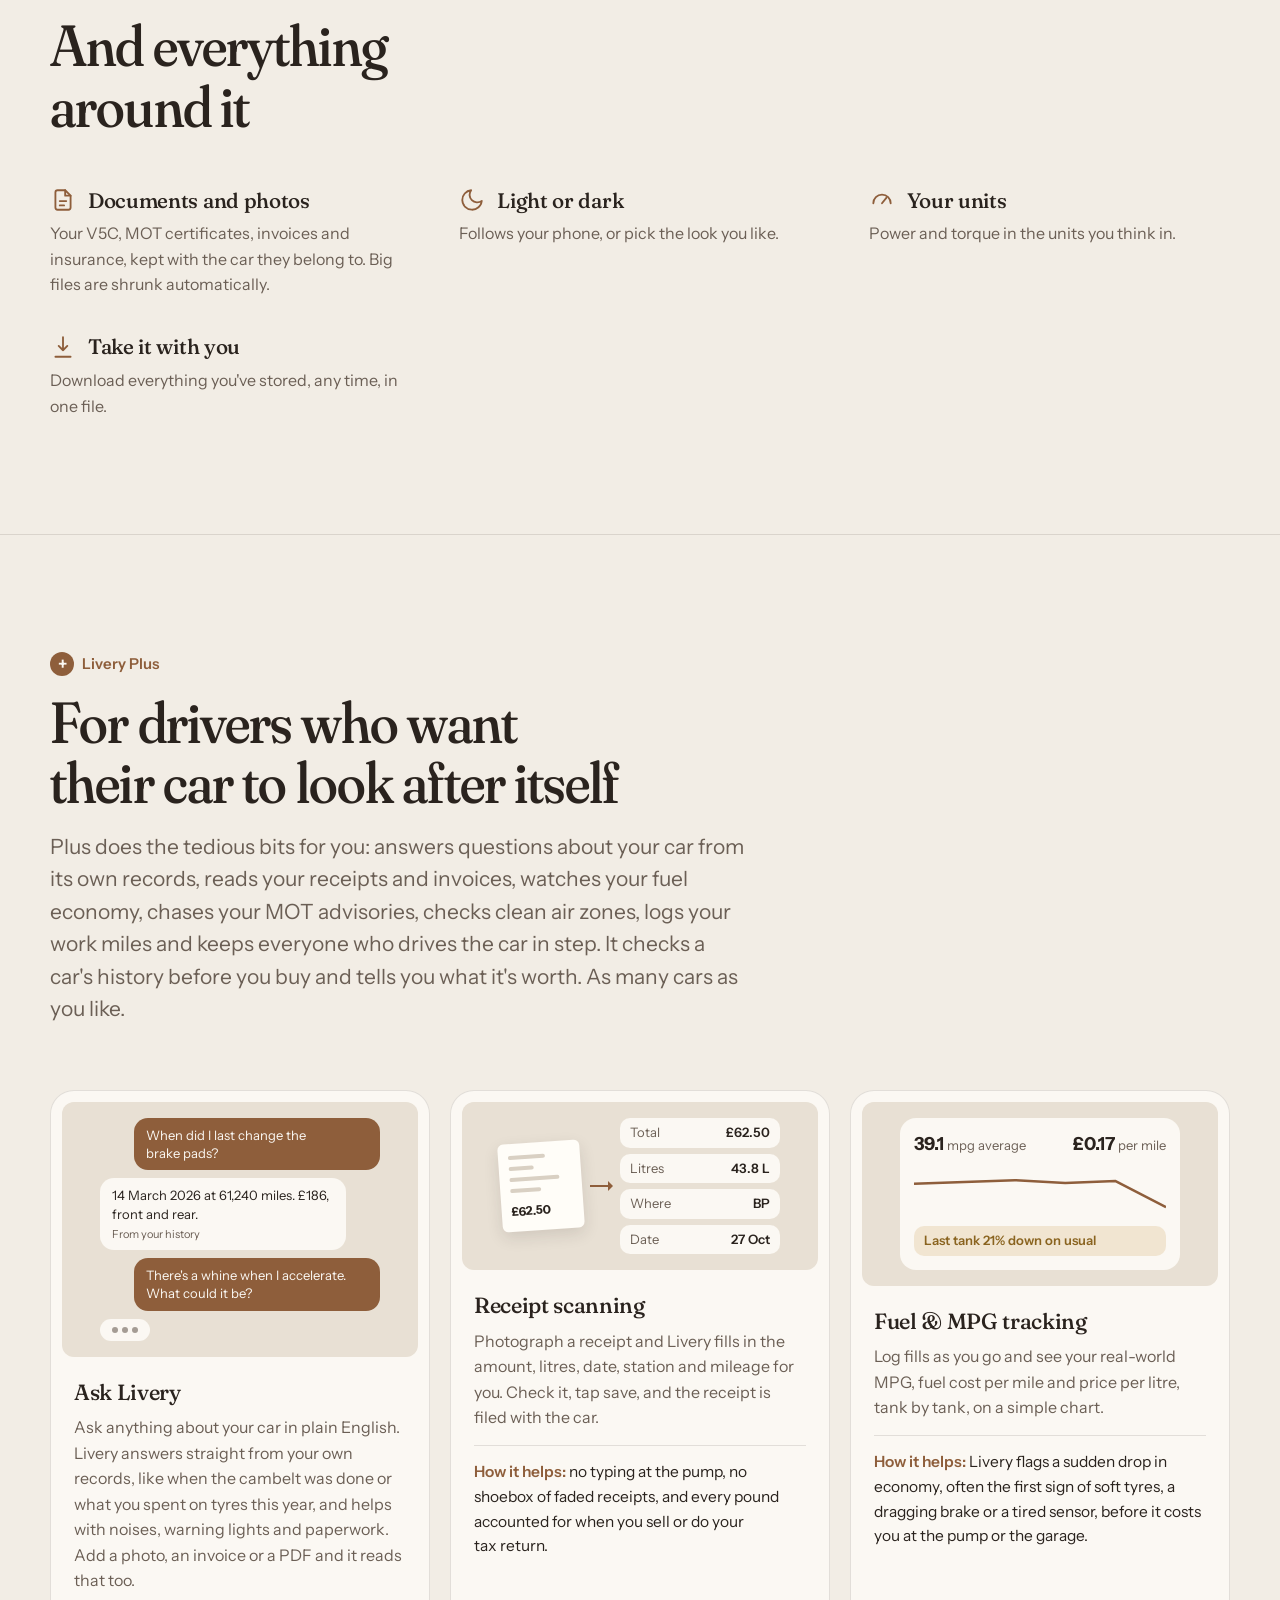
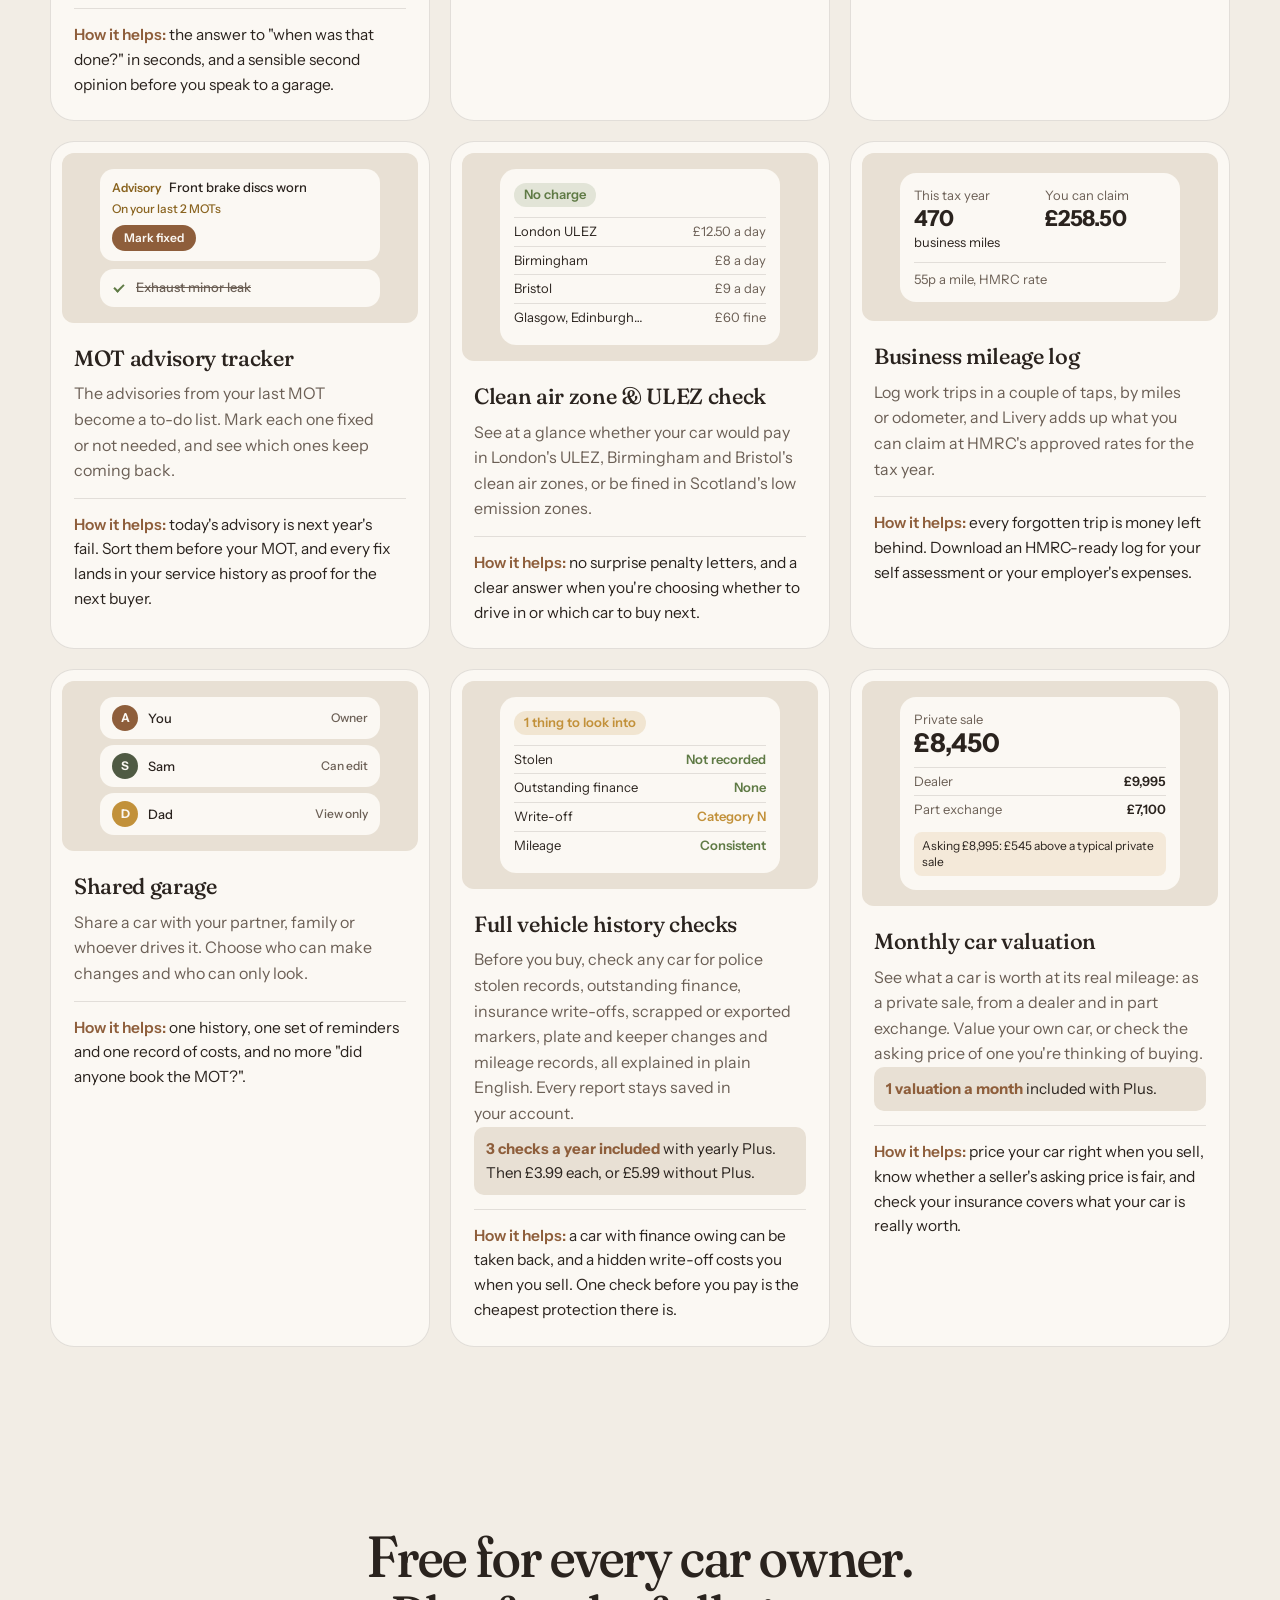
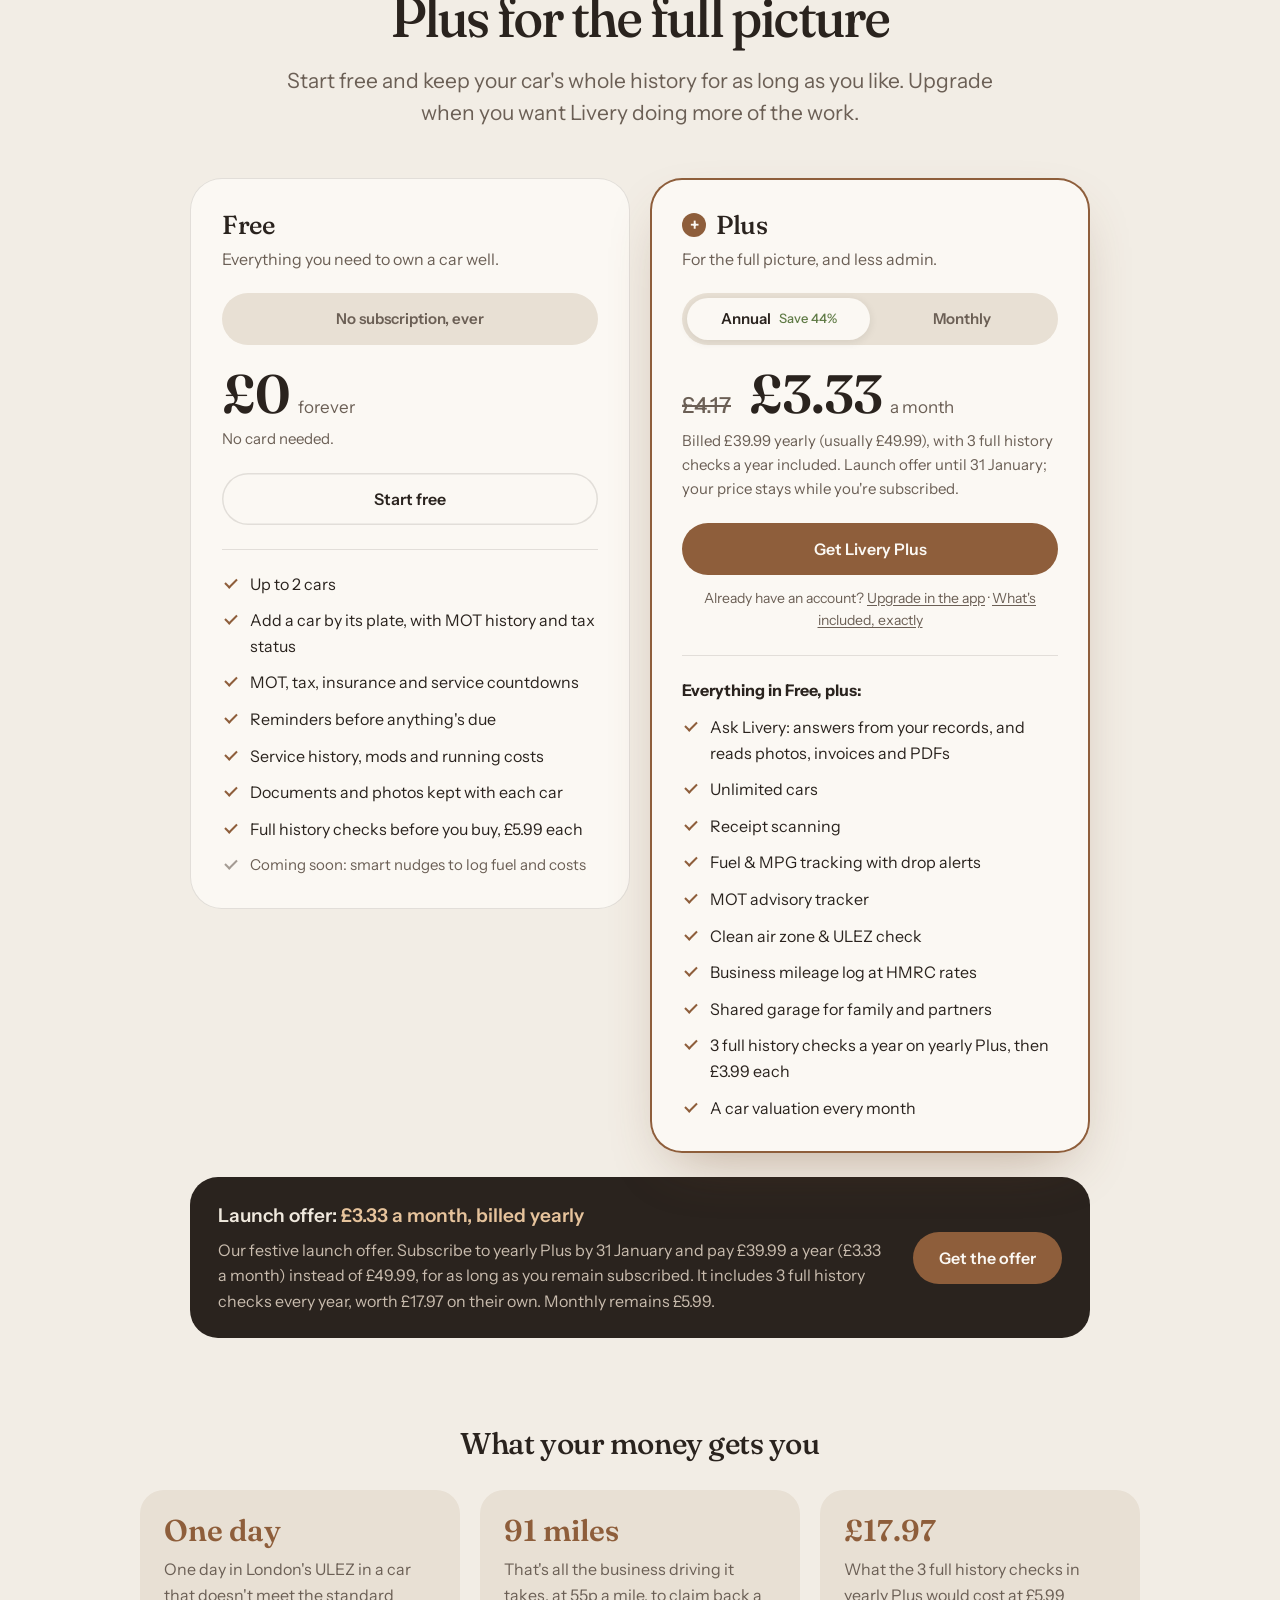
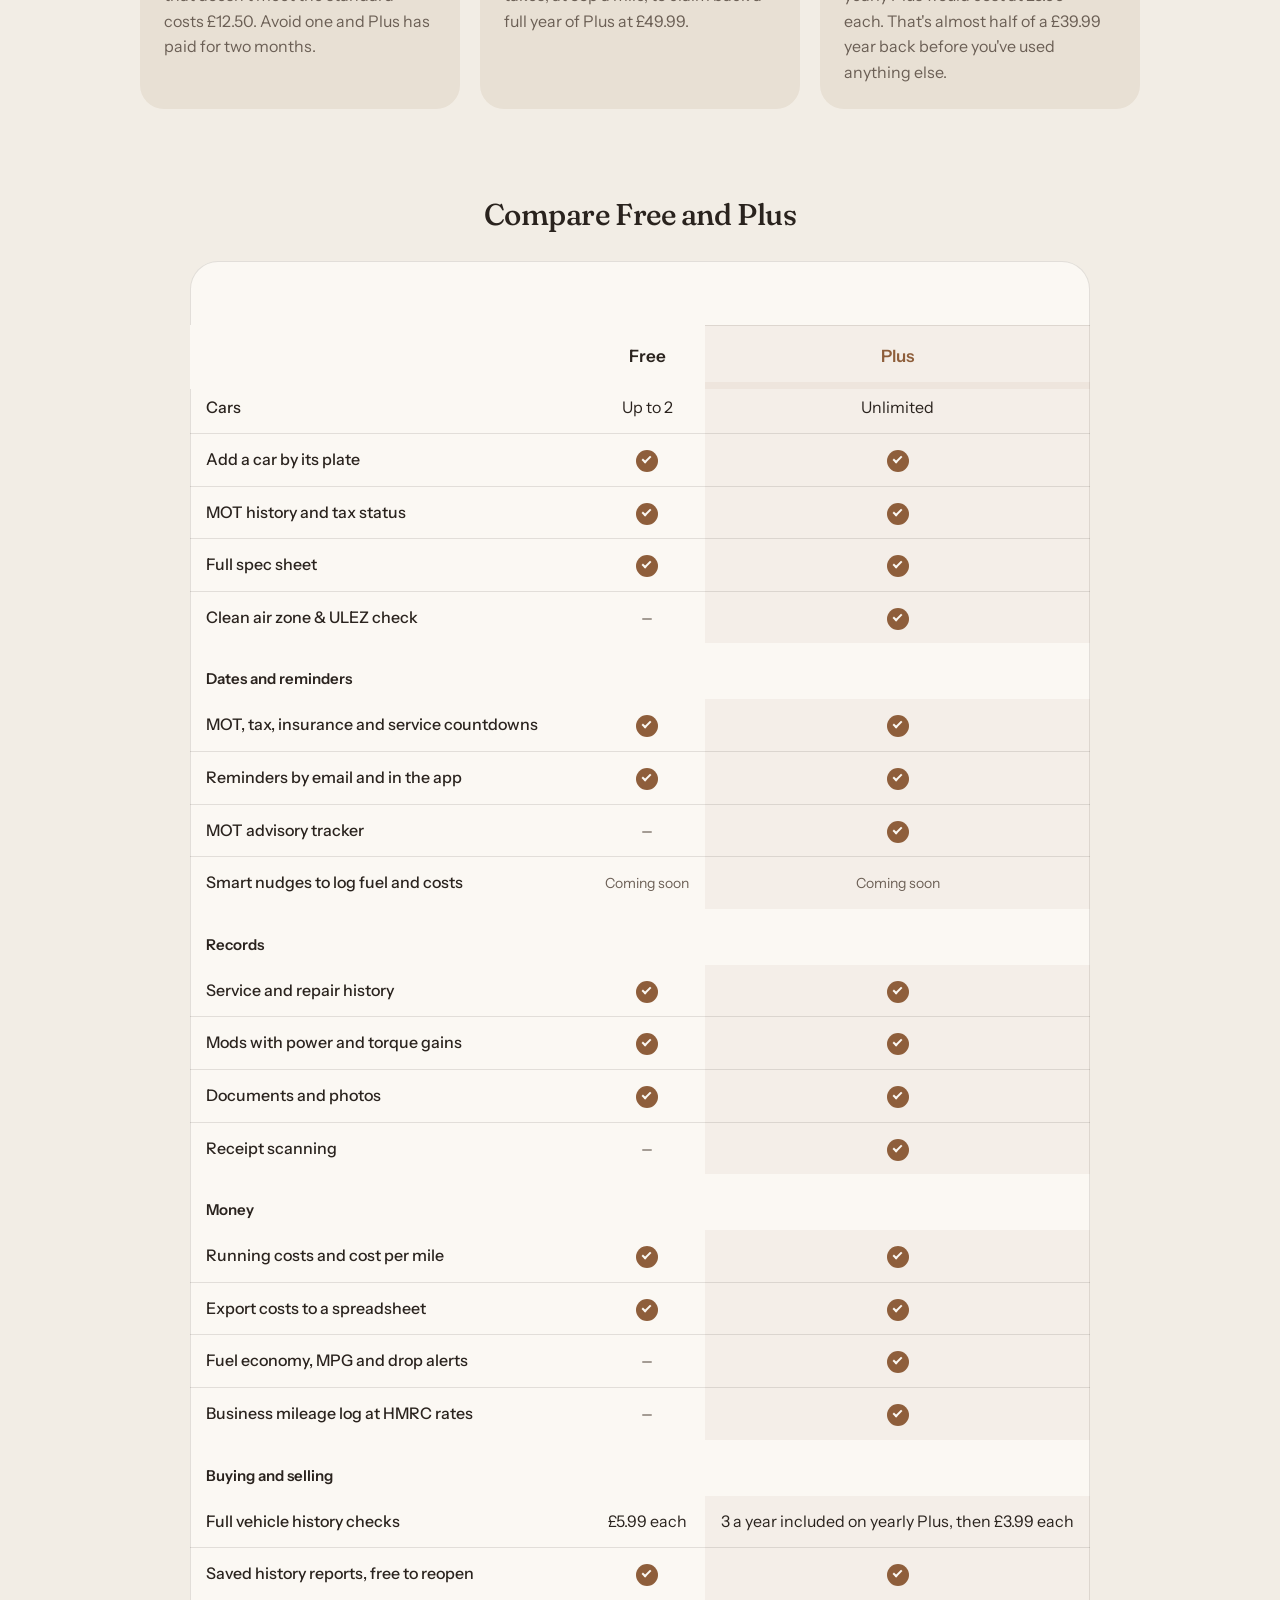
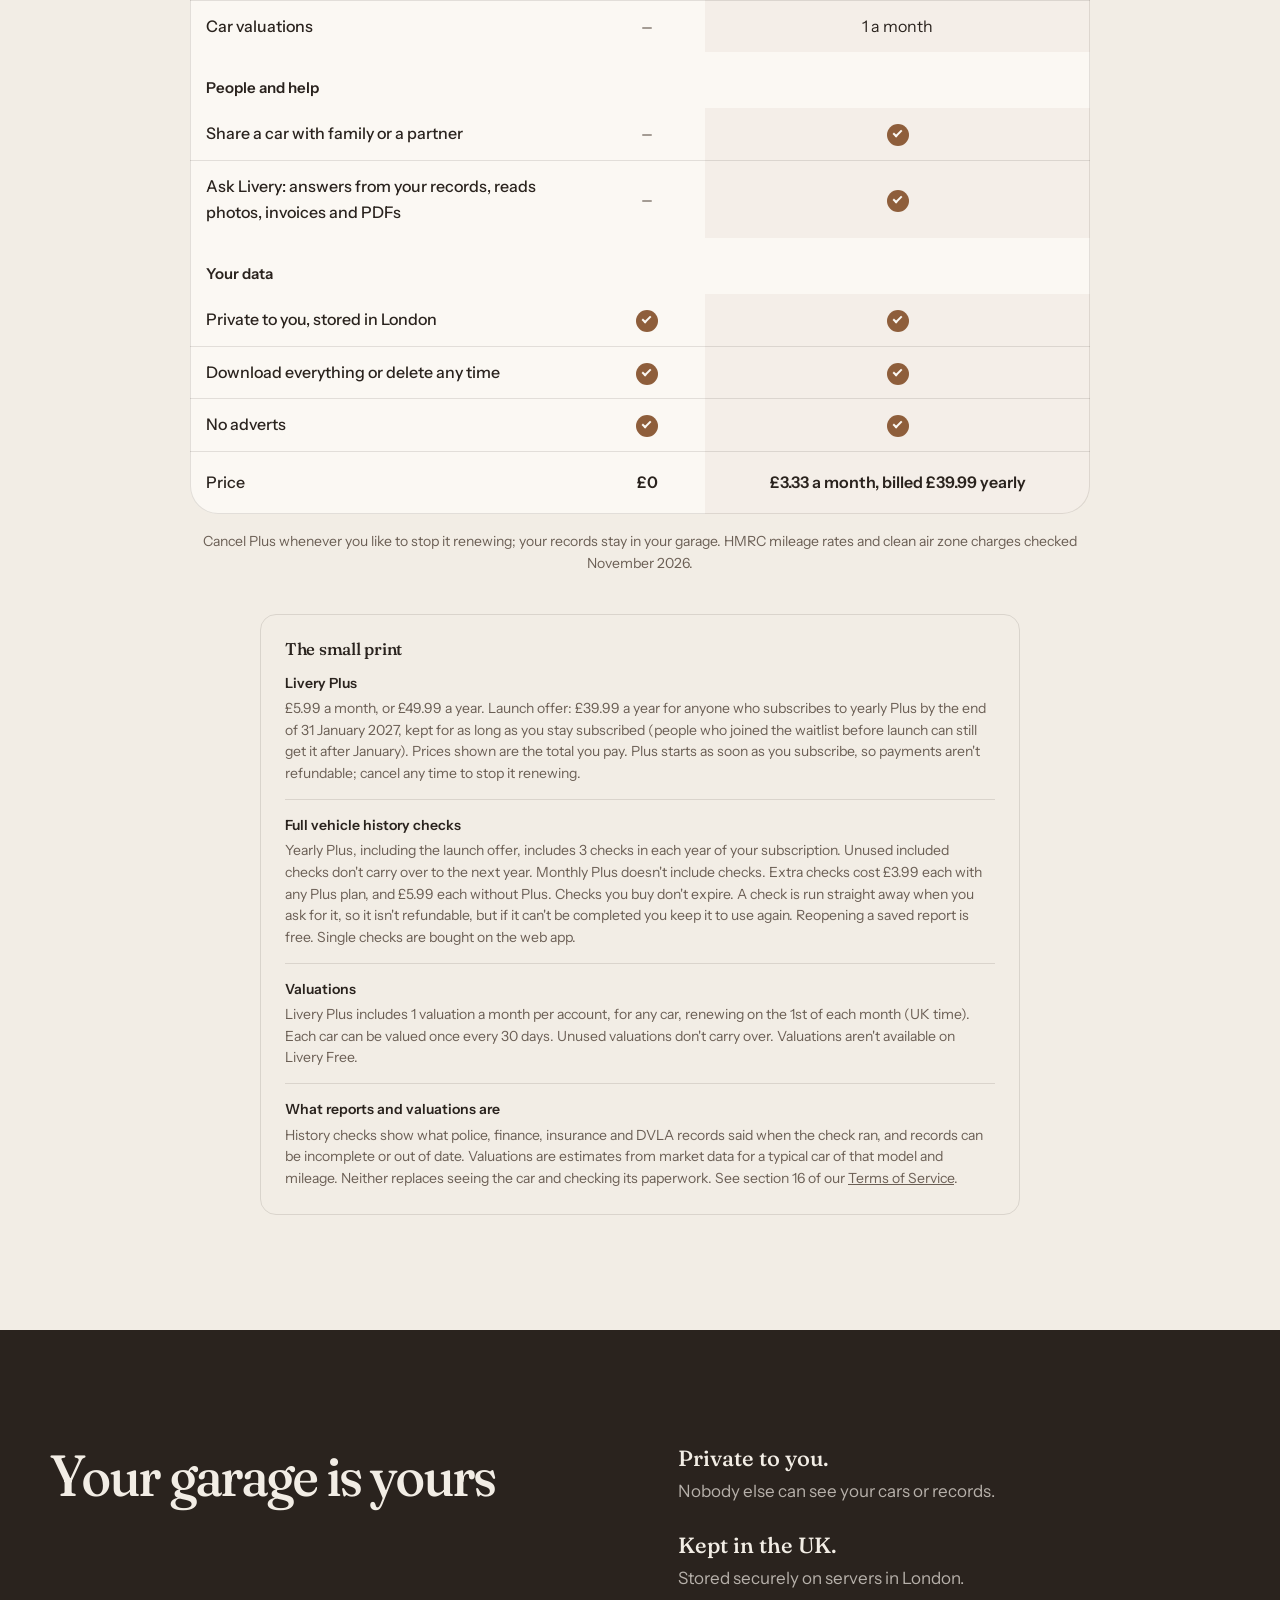
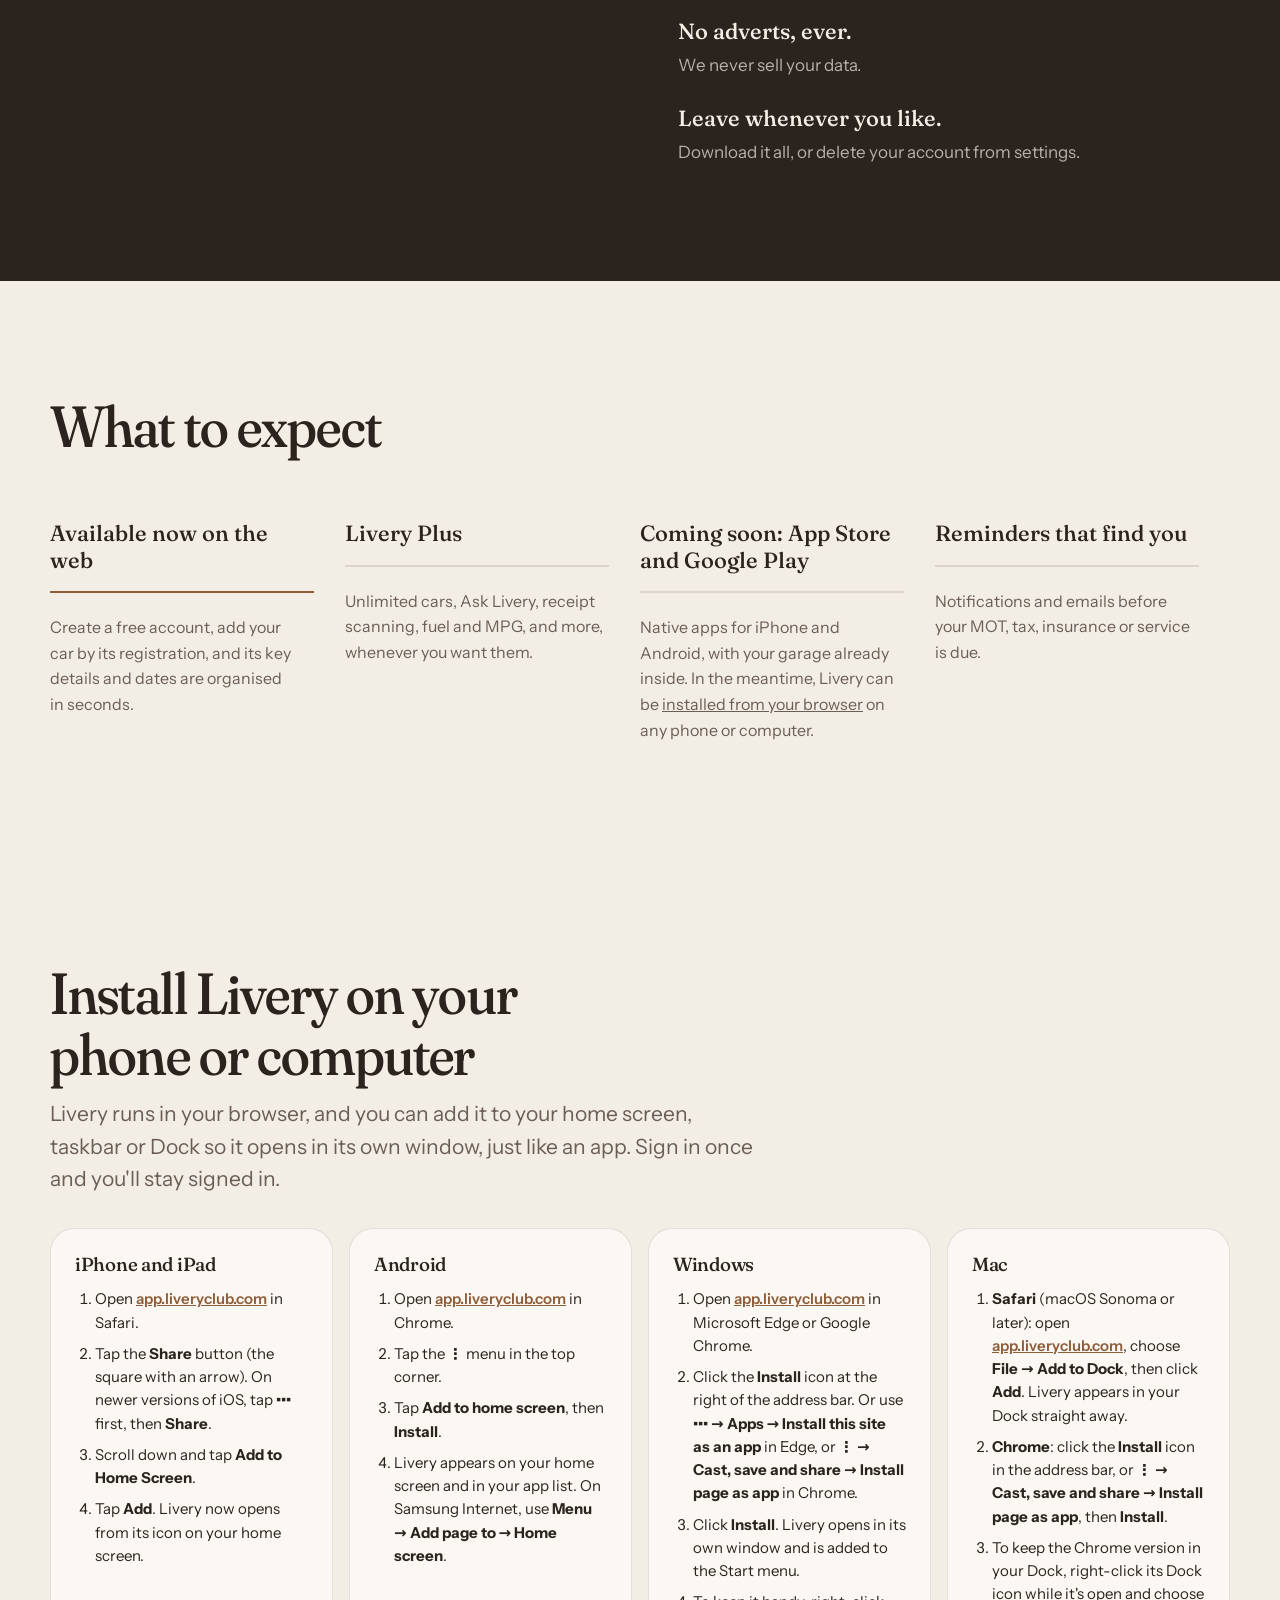
==== commit b8937525: "Homepage: real prices for history checks and valuations, with the small print Plus cards for history" ====
--- a/index.html
+++ b/index.html
@@ -11,7 +11,7 @@
     <title>Livery: the car ownership app for MOT, service history &amp; costs</title>
     <meta
       name="description"
-      content="Car ownership, organised. Livery keeps your MOT, tax and insurance dates, service history, mods and running costs in one private place. Free, with Plus for receipt scanning, MPG and more."
+      content="Car ownership, organised. Livery keeps your MOT, tax and insurance dates, service history, mods and running costs in one private place. Free, with Plus for history checks, valuations, MPG and more."
     />
     <link rel="canonical" href="https://liveryclub.com/" />
     <meta name="theme-color" content="#f2ede5" media="(prefers-color-scheme: light)" />
@@ -91,7 +91,9 @@
         "MOT advisory tracker (Plus)",
         "Clean air zone and ULEZ check (Plus)",
         "Business mileage log at HMRC rates (Plus)",
-        "Shared garage for family and partners (Plus)"
+        "Shared garage for family and partners (Plus)",
+        "Full vehicle history checks before you buy (3 a year with yearly Plus; £3.99 each with Plus, £5.99 without)",
+        "Monthly car valuation (Plus)"
       ],
       "offers": [
         {
@@ -110,8 +112,22 @@
         },
         {
           "@type": "Offer",
-          "name": "Livery Plus, annual (launch offer until 31 January 2027, then £49.99)",
+          "name": "Livery Plus, annual (launch offer until 31 January 2027, then £49.99), with 3 full vehicle history checks a year",
           "price": "39.99",
+          "priceCurrency": "GBP",
+          "availability": "https://schema.org/InStock"
+        },
+        {
+          "@type": "Offer",
+          "name": "Full vehicle history check",
+          "price": "5.99",
+          "priceCurrency": "GBP",
+          "availability": "https://schema.org/InStock"
+        },
+        {
+          "@type": "Offer",
+          "name": "Full vehicle history check, with Livery Plus",
+          "price": "3.99",
           "priceCurrency": "GBP",
           "availability": "https://schema.org/InStock"
         }
@@ -137,7 +153,15 @@
           "name": "Is Livery free?",
           "acceptedAnswer": {
             "@type": "Answer",
-            "text": "Yes. Livery Free covers up to two cars with MOT and tax lookups, key date countdowns, reminders, service history, mods, running costs and documents, for as long as you like. Livery Plus adds receipt scanning, fuel and MPG tracking, the MOT advisory tracker, clean air zone checks, a business mileage log and shared garages, unlimited cars and Ask Livery, your AI car helper, for £5.99 a month or £49.99 a year (£39.99 a year with the launch offer until 31 January)."
+            "text": "Yes. Livery Free covers up to two cars with MOT and tax lookups, key date countdowns, reminders, service history, mods, running costs and documents, for as long as you like. Anyone can run a full vehicle history check on a car they're thinking of buying for £5.99. Livery Plus adds receipt scanning, fuel and MPG tracking, the MOT advisory tracker, clean air zone checks, a business mileage log and shared garages, unlimited cars, Ask Livery, your AI car helper, and a car valuation every month, for £5.99 a month or £49.99 a year (£39.99 a year with the launch offer until 31 January). Yearly Plus includes 3 history checks a year, and extra checks are £3.99 on any Plus plan."
+          }
+        },
+        {
+          "@type": "Question",
+          "name": "How much is a full vehicle history check?",
+          "acceptedAnswer": {
+            "@type": "Answer",
+            "text": "£5.99 without Plus, or £3.99 with Livery Plus. Yearly Plus includes 3 checks every year of your subscription; monthly Plus doesn't include any, but extra checks are £3.99. A check looks for outstanding finance, police stolen records, insurance write-offs, plate and colour changes, previous keepers, mileage records and the MOT history, and gives you a clear verdict. Reports are saved to your account, so reopening one is free."
           }
         },
         {
@@ -525,7 +549,7 @@
           <div class="plus-intro">
             <p class="eyebrow-pill"><span class="plus-mark" aria-hidden="true">+</span>Livery Plus</p>
             <h2 id="plus-title">For drivers who want their car to look after itself</h2>
-            <p class="lede">Plus does the tedious bits for you: answers questions about your car from its own records, reads your receipts and invoices, watches your fuel economy, chases your MOT advisories, checks clean air zones, logs your work miles and keeps everyone who drives the car in step. As many cars as you like.</p>
+            <p class="lede">Plus does the tedious bits for you: answers questions about your car from its own records, reads your receipts and invoices, watches your fuel economy, chases your MOT advisories, checks clean air zones, logs your work miles and keeps everyone who drives the car in step. It checks a car's history before you buy and tells you what it's worth. As many cars as you like.</p>
           </div>
 
           <div class="plus-grid">
@@ -632,15 +656,44 @@
               <p class="pf-what">Share a car with your partner, family or whoever drives it. Choose who can make changes and who can only look.</p>
               <p class="pf-why"><strong>How it helps:</strong> one history, one set of reminders and one record of costs, and no more "did anyone book the MOT?".</p>
             </article>
-          </div>
-
-          <div class="plus-soon">
-            <p class="plus-soon-title">Coming to Plus</p>
-            <div class="plus-soon-items">
-              <p><strong>Full vehicle history checks, two a month.</strong> Outstanding finance, write-offs, stolen markers, plate changes and mileage records, before you buy or for your own car.</p>
-              <p><strong>Free valuations.</strong> Know what your car is worth today, so you can price it right when you sell or check your insurance cover.</p>
-            </div>
-          </div>
+
+            <article class="pf">
+              <div class="pf-mock" aria-hidden="true">
+                <div class="mock-check">
+                  <span class="chk-chip">1 thing to look into</span>
+                  <ul>
+                    <li><span>Stolen</span><span class="ok">Not recorded</span></li>
+                    <li><span>Outstanding finance</span><span class="ok">None</span></li>
+                    <li><span>Write-off</span><span class="warn">Category N</span></li>
+                    <li><span>Mileage</span><span class="ok">Consistent</span></li>
+                  </ul>
+                </div>
+              </div>
+              <h3>Full vehicle history checks</h3>
+              <p class="pf-what">Before you buy, check any car for police stolen records, outstanding finance, insurance write-offs, scrapped or exported markers, plate and keeper changes and mileage records, all explained in plain English. Every report stays saved in your account.</p>
+              <p class="pf-price"><strong>3 checks a year included</strong> with yearly Plus. Then £3.99 each, or £5.99 without Plus.</p>
+              <p class="pf-why"><strong>How it helps:</strong> a car with finance owing can be taken back, and a hidden write-off costs you when you sell. One check before you pay is the cheapest protection there is.</p>
+            </article>
+
+            <article class="pf">
+              <div class="pf-mock" aria-hidden="true">
+                <div class="mock-val">
+                  <span class="mv-label">Private sale</span>
+                  <b>£8,450</b>
+                  <dl>
+                    <div><dt>Dealer</dt><dd>£9,995</dd></div>
+                    <div><dt>Part exchange</dt><dd>£7,100</dd></div>
+                  </dl>
+                  <span class="mv-note">Asking £8,995: £545 above a typical private sale</span>
+                </div>
+              </div>
+              <h3>Monthly car valuation</h3>
+              <p class="pf-what">See what a car is worth at its real mileage: as a private sale, from a dealer and in part exchange. Value your own car, or check the asking price of one you're thinking of buying.</p>
+              <p class="pf-price"><strong>1 valuation a month</strong> included with Plus.</p>
+              <p class="pf-why"><strong>How it helps:</strong> price your car right when you sell, know whether a seller's asking price is fair, and check your insurance covers what your car is really worth.</p>
+            </article>
+          </div>
+
         </div>
       </section>
 
@@ -666,6 +719,7 @@
                 <li>Reminders before anything's due</li>
                 <li>Service history, mods and running costs</li>
                 <li>Documents and photos kept with each car</li>
+                <li>Full history checks before you buy, £5.99 each</li>
                 <li class="plan-soon">Coming soon: smart nudges to log fuel and costs</li>
               </ul>
             </article>
@@ -680,9 +734,9 @@
               <p class="price" data-price>
                 <span class="from" data-from hidden>From</span><s class="was" data-was>£4.17</s><span class="amt" data-amt>£3.33</span><span class="per" data-per>a month</span>
               </p>
-              <p class="price-note" data-note>Billed £39.99 yearly (usually £49.99). Launch offer until 31 January; your price stays while you're subscribed.</p>
+              <p class="price-note" data-note>Billed £39.99 yearly (usually £49.99), with 3 full history checks a year included. Launch offer until 31 January; your price stays while you're subscribed.</p>
               <a class="btn btn-primary" href="https://app.liveryclub.com/auth?mode=signup&amp;redirect=%2Fplus">Get Livery Plus</a>
-              <p class="price-note plan-upgrade">Already have an account? <a href="https://app.liveryclub.com/plus">Upgrade in the app</a></p>
+              <p class="price-note plan-upgrade">Already have an account? <a href="https://app.liveryclub.com/plus">Upgrade in the app</a> · <a href="#small-print">What's included, exactly</a></p>
               <ul class="plan-list">
                 <li><strong>Everything in Free, plus:</strong></li>
                 <li>Ask Livery: answers from your records, and reads photos, invoices and PDFs</li>
@@ -693,7 +747,8 @@
                 <li>Clean air zone &amp; ULEZ check</li>
                 <li>Business mileage log at HMRC rates</li>
                 <li>Shared garage for family and partners</li>
-                <li class="plan-soon">Coming soon: 2 full vehicle history checks a month and free valuations</li>
+                <li>3 full history checks a year on yearly Plus, then £3.99 each</li>
+                <li>A car valuation every month</li>
               </ul>
             </article>
           </div>
@@ -701,7 +756,7 @@
           <aside class="founder" aria-label="Launch offer" data-offer>
             <div>
               <p class="founder-title">Launch offer: <span class="founder-price">£3.33 a month, billed yearly</span></p>
-              <p>Our festive launch offer. Subscribe to yearly Plus by 31 January and pay £39.99 a year (£3.33 a month) instead of £49.99, for as long as you remain subscribed. Monthly remains £5.99.</p>
+              <p>Our festive launch offer. Subscribe to yearly Plus by 31 January and pay £39.99 a year (£3.33 a month) instead of £49.99, for as long as you remain subscribed. It includes 3 full history checks every year, worth £17.97 on their own. Monthly remains £5.99.</p>
             </div>
             <a class="btn btn-primary" href="https://app.liveryclub.com/auth?mode=signup&amp;redirect=%2Fplus">Get the offer</a>
           </aside>
@@ -711,7 +766,7 @@
             <div class="value-grid">
               <div class="value-item"><b>One day</b><p>One day in London's ULEZ in a car that doesn't meet the standard costs £12.50. Avoid one and Plus has paid for two months.</p></div>
               <div class="value-item"><b>91 miles</b><p>That's all the business driving it takes, at 55p a mile, to claim back a full year of Plus at £49.99.</p></div>
-              <div class="value-item"><b>Next MOT</b><p>A worn disc or tyre sorted before the test is a pass first time, without a retest or a second trip to the garage.</p></div>
+              <div class="value-item"><b>£17.97</b><p>What the 3 full history checks in yearly Plus would cost at £5.99 each. That's almost half of a £39.99 year back before you've used anything else.</p></div>
             </div>
           </div>
 
@@ -754,8 +809,9 @@
                   <tr><th scope="row">Business mileage log at HMRC rates</th><td><span class="no">Not included</span></td><td class="col-plus"><span class="yes">Included</span></td></tr>
 
                   <tr class="group"><th scope="rowgroup" colspan="3">Buying and selling</th></tr>
-                  <tr><th scope="row">Full vehicle history checks</th><td><span class="no">Not included</span></td><td class="col-plus"><span class="soon-tag">2 a month, soon</span></td></tr>
-                  <tr><th scope="row">Car valuations</th><td><span class="no">Not included</span></td><td class="col-plus"><span class="soon-tag">Coming soon</span></td></tr>
+                  <tr><th scope="row">Full vehicle history checks</th><td>£5.99 each</td><td class="col-plus">3 a year included on yearly Plus, then £3.99 each</td></tr>
+                  <tr><th scope="row">Saved history reports, free to reopen</th><td><span class="yes">Included</span></td><td class="col-plus"><span class="yes">Included</span></td></tr>
+                  <tr><th scope="row">Car valuations</th><td><span class="no">Not included</span></td><td class="col-plus">1 a month</td></tr>
 
                   <tr class="group"><th scope="rowgroup" colspan="3">People and help</th></tr>
                   <tr><th scope="row">Share a car with family or a partner</th><td><span class="no">Not included</span></td><td class="col-plus"><span class="yes">Included</span></td></tr>
@@ -776,6 +832,28 @@
               </table>
             </div>
             <p class="compare-note">Cancel Plus whenever you like to stop it renewing; your records stay in your garage. HMRC mileage rates and clean air zone charges checked November 2026.</p>
+          </div>
+
+          <div class="small-print" id="small-print">
+            <h3>The small print</h3>
+            <dl>
+              <div>
+                <dt>Livery Plus</dt>
+                <dd>£5.99 a month, or £49.99 a year. Launch offer: £39.99 a year for anyone who subscribes to yearly Plus by the end of 31 January 2027, kept for as long as you stay subscribed (people who joined the waitlist before launch can still get it after January). Prices shown are the total you pay. Plus starts as soon as you subscribe, so payments aren't refundable; cancel any time to stop it renewing.</dd>
+              </div>
+              <div>
+                <dt>Full vehicle history checks</dt>
+                <dd>Yearly Plus, including the launch offer, includes 3 checks in each year of your subscription. Unused included checks don't carry over to the next year. Monthly Plus doesn't include checks. Extra checks cost £3.99 each with any Plus plan, and £5.99 each without Plus. Checks you buy don't expire. A check is run straight away when you ask for it, so it isn't refundable, but if it can't be completed you keep it to use again. Reopening a saved report is free. Single checks are bought on the web app.</dd>
+              </div>
+              <div>
+                <dt>Valuations</dt>
+                <dd>Livery Plus includes 1 valuation a month per account, for any car, renewing on the 1st of each month (UK time). Each car can be valued once every 30 days. Unused valuations don't carry over. Valuations aren't available on Livery Free.</dd>
+              </div>
+              <div>
+                <dt>What reports and valuations are</dt>
+                <dd>History checks show what police, finance, insurance and DVLA records said when the check ran, and records can be incomplete or out of date. Valuations are estimates from market data for a typical car of that model and mileage. Neither replaces seeing the car and checking its paperwork. See section 16 of our <a href="https://app.liveryclub.com/terms">Terms of Service</a>.</dd>
+              </div>
+            </dl>
           </div>
         </div>
       </section>
@@ -889,7 +967,11 @@
             </details>
             <details>
               <summary>Is Livery free?</summary>
-              <p>Yes. Livery Free covers up to two cars with MOT and tax lookups, key date countdowns, reminders, service history, mods, running costs and documents, for as long as you like. Livery Plus adds receipt scanning, fuel and MPG tracking, the MOT advisory tracker, clean air zone checks, a business mileage log and shared garages, unlimited cars and Ask Livery, your AI car helper, for £5.99 a month or £49.99 a year (£39.99 a year with the launch offer until 31 January).</p>
+              <p>Yes. Livery Free covers up to two cars with MOT and tax lookups, key date countdowns, reminders, service history, mods, running costs and documents, for as long as you like. Anyone can run a full vehicle history check on a car they're thinking of buying for £5.99. Livery Plus adds receipt scanning, fuel and MPG tracking, the MOT advisory tracker, clean air zone checks, a business mileage log and shared garages, unlimited cars, Ask Livery, your AI car helper, and a car valuation every month, for £5.99 a month or £49.99 a year (£39.99 a year with the launch offer until 31 January). Yearly Plus includes 3 history checks a year, and extra checks are £3.99 on any Plus plan.</p>
+            </details>
+            <details>
+              <summary>How much is a full vehicle history check?</summary>
+              <p>£5.99 without Plus, or £3.99 with Livery Plus. Yearly Plus includes 3 checks every year of your subscription; monthly Plus doesn't include any, but extra checks are £3.99. A check looks for outstanding finance, police stolen records, insurance write-offs, plate and colour changes, previous keepers, mileage records and the MOT history, and gives you a clear verdict. Reports are saved to your account, so reopening one is free.</p>
             </details>
             <details>
               <summary>What's the launch offer?</summary>
--- a/style.css
+++ b/style.css
@@ -2026,7 +2026,7 @@
   border-radius: 28px;
   background: var(--surface);
   box-shadow: inset 0 0 0 1px var(--line);
-  overflow: clip;
+  overflow-x: auto;
 }
 .compare table {
   width: 100%;
@@ -2139,6 +2139,22 @@
 .compare td {
   white-space: nowrap;
 }
+@media (max-width: 560px) {
+  /* Let values wrap so all three columns fit a phone screen. */
+  .compare td {
+    white-space: normal;
+    width: 26%;
+    font-size: 14px;
+    line-height: 1.35;
+  }
+  .compare thead th:first-child {
+    width: auto;
+  }
+  .compare th[scope="row"] {
+    font-size: 14px;
+    line-height: 1.35;
+  }
+}
 .price .from {
   align-self: center;
   color: var(--muted);
@@ -2314,3 +2330,302 @@
   flex: none;
   margin-top: 7px;
 }
+
+@media (max-width: 360px) {
+  .compare th,
+  .compare td {
+    padding: 10px 6px;
+    font-size: 13px;
+    hyphens: auto;
+    overflow-wrap: anywhere;
+  }
+  .compare thead th {
+    font-size: 15px;
+  }
+}
+
+/* ── Guides: long-form extras ──────────────────────────────────────── */
+.toc {
+  margin: 8px 0 8px;
+  padding: 20px 22px;
+  border-radius: 20px;
+  background: var(--surface);
+  box-shadow: inset 0 0 0 1px var(--line);
+}
+.toc p {
+  margin: 0 0 8px;
+  font: 600 15px/1.3 var(--sans) !important;
+}
+.toc ol {
+  margin: 0;
+  padding-left: 1.2em;
+}
+.toc li {
+  margin: 4px 0 !important;
+  font-size: 16px !important;
+}
+.callout {
+  margin: 20px 0;
+  padding: 18px 20px;
+  border-radius: 16px;
+  background: var(--surface);
+  box-shadow: inset 4px 0 0 var(--accent), inset 0 0 0 1px var(--line);
+}
+.callout p {
+  margin: 0;
+  font-size: 17px !important;
+}
+.callout p + p {
+  margin-top: 8px;
+}
+.callout-warn {
+  box-shadow: inset 4px 0 0 var(--brick), inset 0 0 0 1px var(--line);
+}
+.livery-box {
+  margin: 28px 0;
+  padding: 22px 24px;
+  border-radius: 20px;
+  background: var(--surface);
+  box-shadow: inset 0 0 0 1.5px var(--accent);
+}
+.livery-box h3 {
+  display: flex;
+  align-items: center;
+  gap: 10px;
+}
+.livery-box h3 svg {
+  width: 22px;
+  height: 22px;
+  flex: none;
+}
+.livery-box p {
+  font-size: 17px !important;
+  margin: 0 0 14px;
+}
+.livery-box .btn {
+  min-height: 44px;
+  font-size: 15px;
+}
+.article .table-wrap {
+  overflow-x: auto;
+  margin: 16px 0 24px;
+  border-radius: 16px;
+  box-shadow: inset 0 0 0 1px var(--line);
+  background: var(--surface);
+}
+.article table {
+  width: 100%;
+  border-collapse: collapse;
+  font-size: 16px;
+  line-height: 1.5;
+}
+.article th,
+.article td {
+  text-align: left;
+  vertical-align: top;
+  padding: 12px 16px;
+  border-bottom: 1px solid var(--line);
+}
+.article th {
+  font: 600 14px/1.3 var(--sans);
+  color: var(--muted);
+  background: var(--sand);
+}
+.article tr:last-child td {
+  border-bottom: 0;
+}
+.article td:first-child {
+  font-weight: 600;
+  white-space: nowrap;
+}
+.checklist {
+  list-style: none;
+  padding-left: 0 !important;
+}
+.checklist li {
+  position: relative;
+  padding-left: 32px;
+}
+.checklist li::before {
+  content: "";
+  position: absolute;
+  left: 2px;
+  top: 0.45em;
+  width: 16px;
+  height: 16px;
+  border-radius: 5px;
+  box-shadow: inset 0 0 0 2px var(--accent);
+}
+.article-faq details {
+  border-bottom: 1px solid var(--line);
+  padding: 4px 0;
+}
+.article-faq summary {
+  cursor: pointer;
+  list-style: none;
+  padding: 14px 32px 14px 0;
+  position: relative;
+  font: 600 18px/1.4 var(--sans);
+}
+.article-faq summary::-webkit-details-marker {
+  display: none;
+}
+.article-faq summary::after {
+  content: "+";
+  position: absolute;
+  right: 4px;
+  top: 12px;
+  font-size: 22px;
+  color: var(--accent);
+}
+.article-faq details[open] summary::after {
+  content: "−";
+}
+.article-faq details p {
+  margin: 0 0 16px;
+}
+.related {
+  margin-top: 48px;
+}
+.related h2 {
+  margin-top: 0 !important;
+}
+.related .guide-list {
+  grid-template-columns: repeat(auto-fit, minmax(240px, 1fr));
+  margin-top: 16px;
+}
+.related .guide-card {
+  padding: 22px;
+}
+.related .guide-card h3 {
+  font: 600 19px/1.3 var(--serif);
+  margin: 0 0 8px;
+}
+@media (max-width: 640px) {
+  .article td:first-child {
+    white-space: normal;
+  }
+  .article th,
+  .article td {
+    padding: 10px 12px;
+  }
+}
+
+/* Plus: history check and valuation illustrations, price line, small print */
+.mock-check,
+.mock-val {
+  padding: 14px;
+  border-radius: 16px;
+  background: var(--surface);
+}
+.chk-chip {
+  display: inline-block;
+  padding: 3px 10px;
+  border-radius: 999px;
+  background: rgb(194 145 58 / 0.18);
+  color: var(--ochre);
+  font-weight: 600;
+}
+.mock-check ul {
+  margin: 10px 0 0;
+  padding: 0;
+  list-style: none;
+}
+.mock-check li {
+  display: flex;
+  justify-content: space-between;
+  gap: 10px;
+  padding: 5px 0;
+  border-top: 1px solid var(--line);
+}
+.mock-check .ok {
+  color: var(--moss);
+  font-weight: 600;
+}
+.mock-check .warn {
+  color: var(--ochre);
+  font-weight: 600;
+}
+.mv-label {
+  display: block;
+  color: var(--muted);
+}
+.mock-val b {
+  display: block;
+  font-size: 26px;
+  line-height: 1.15;
+}
+.mock-val dl {
+  margin: 8px 0 0;
+}
+.mock-val dl div {
+  display: flex;
+  justify-content: space-between;
+  gap: 10px;
+  padding: 5px 0;
+  border-top: 1px solid var(--line);
+}
+.mock-val dt {
+  color: var(--muted);
+}
+.mock-val dd {
+  margin: 0;
+  font-weight: 600;
+}
+.mv-note {
+  display: block;
+  margin-top: 8px;
+  padding: 6px 8px;
+  border-radius: 8px;
+  background: rgb(194 145 58 / 0.14);
+  font-size: 12px;
+}
+.pf .pf-price {
+  padding: 10px 12px;
+  border-radius: 10px;
+  background: var(--sand);
+  font-size: 15px;
+}
+.pf .pf-price strong {
+  color: var(--accent);
+}
+
+.small-print {
+  max-width: 760px;
+  margin: 40px auto 0;
+  padding: 24px;
+  border: 1px solid var(--line);
+  border-radius: 16px;
+  font-size: 14px;
+  color: var(--muted);
+}
+.small-print h3 {
+  margin: 0 0 12px;
+  font-size: 17px;
+  color: var(--text);
+}
+.small-print dl {
+  margin: 0;
+}
+.small-print dl > div + div {
+  margin-top: 14px;
+  padding-top: 14px;
+  border-top: 1px solid var(--line);
+}
+.small-print dt {
+  font-weight: 600;
+  color: var(--text);
+}
+.small-print dd {
+  margin: 4px 0 0;
+  line-height: 1.55;
+}
+.small-print a {
+  color: inherit;
+  text-decoration: underline;
+}
+@media (max-width: 560px) {
+  .small-print {
+    padding: 18px 16px;
+  }
+}
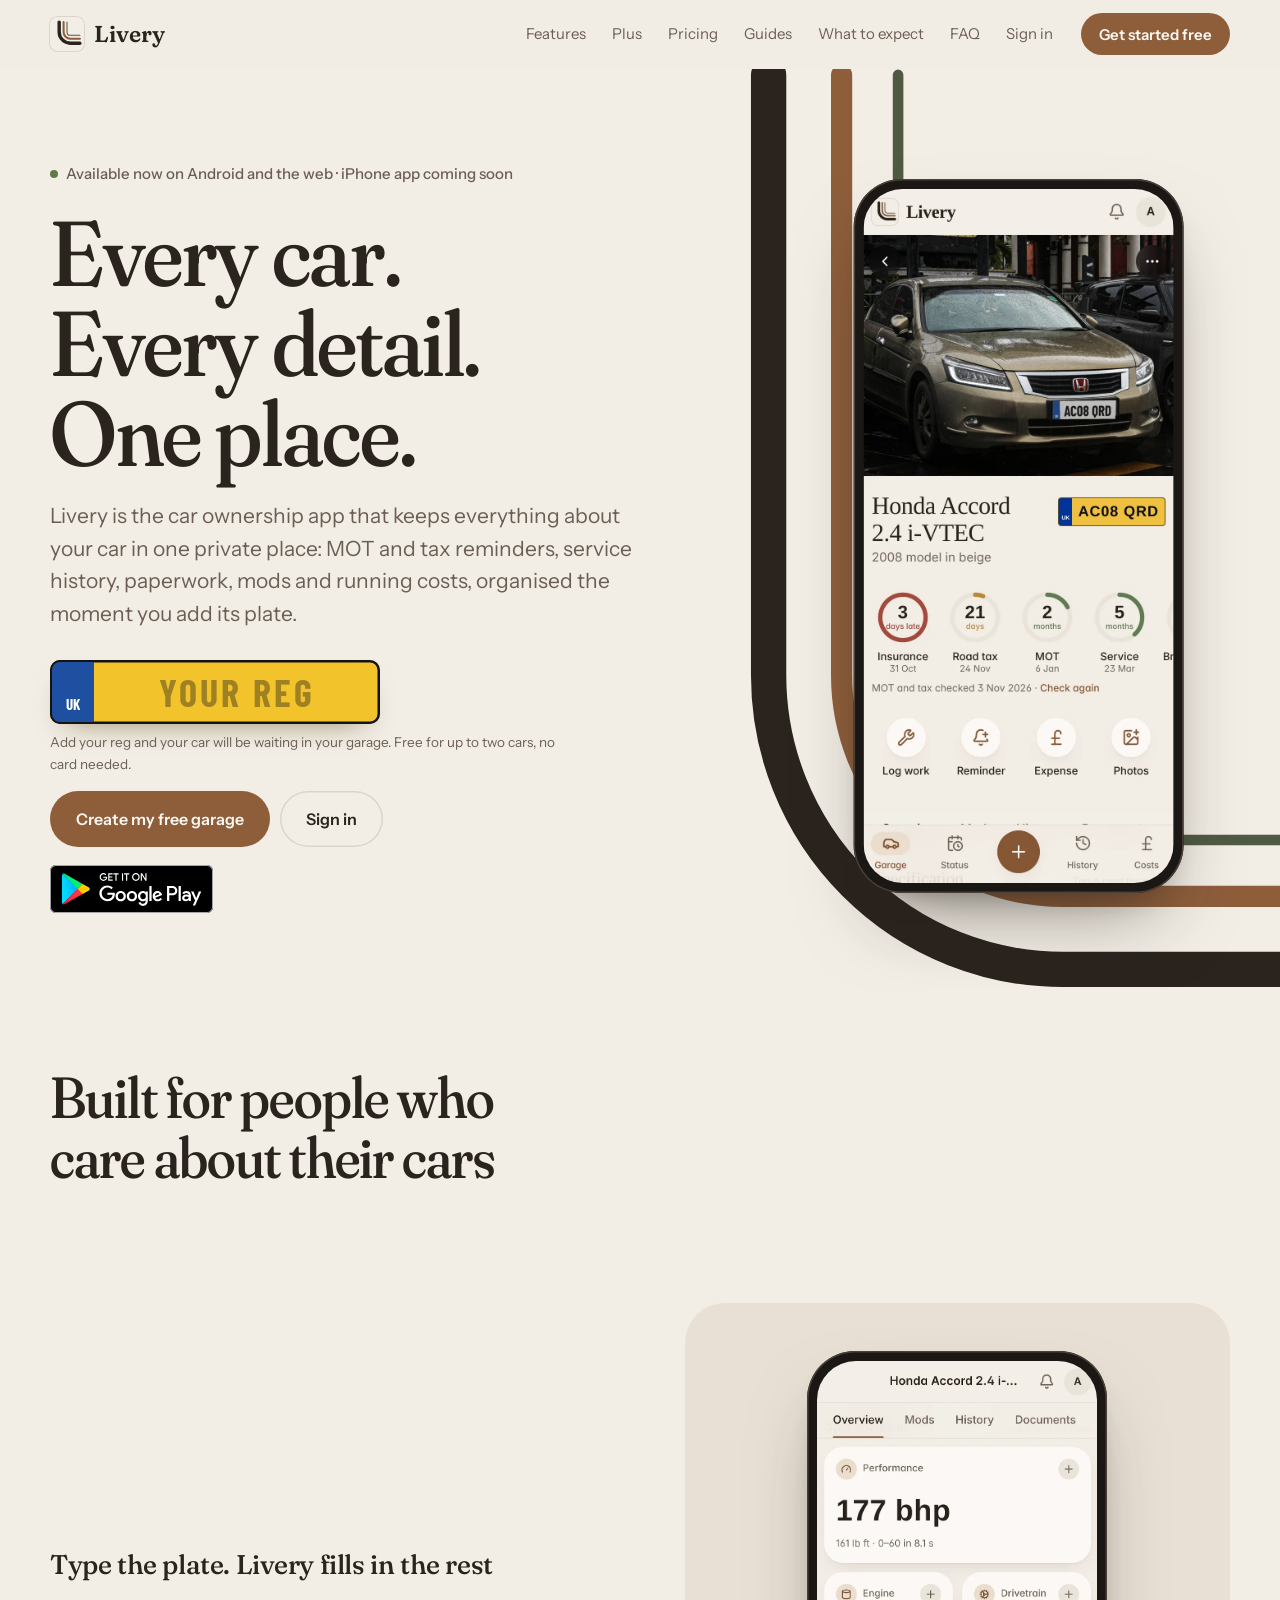
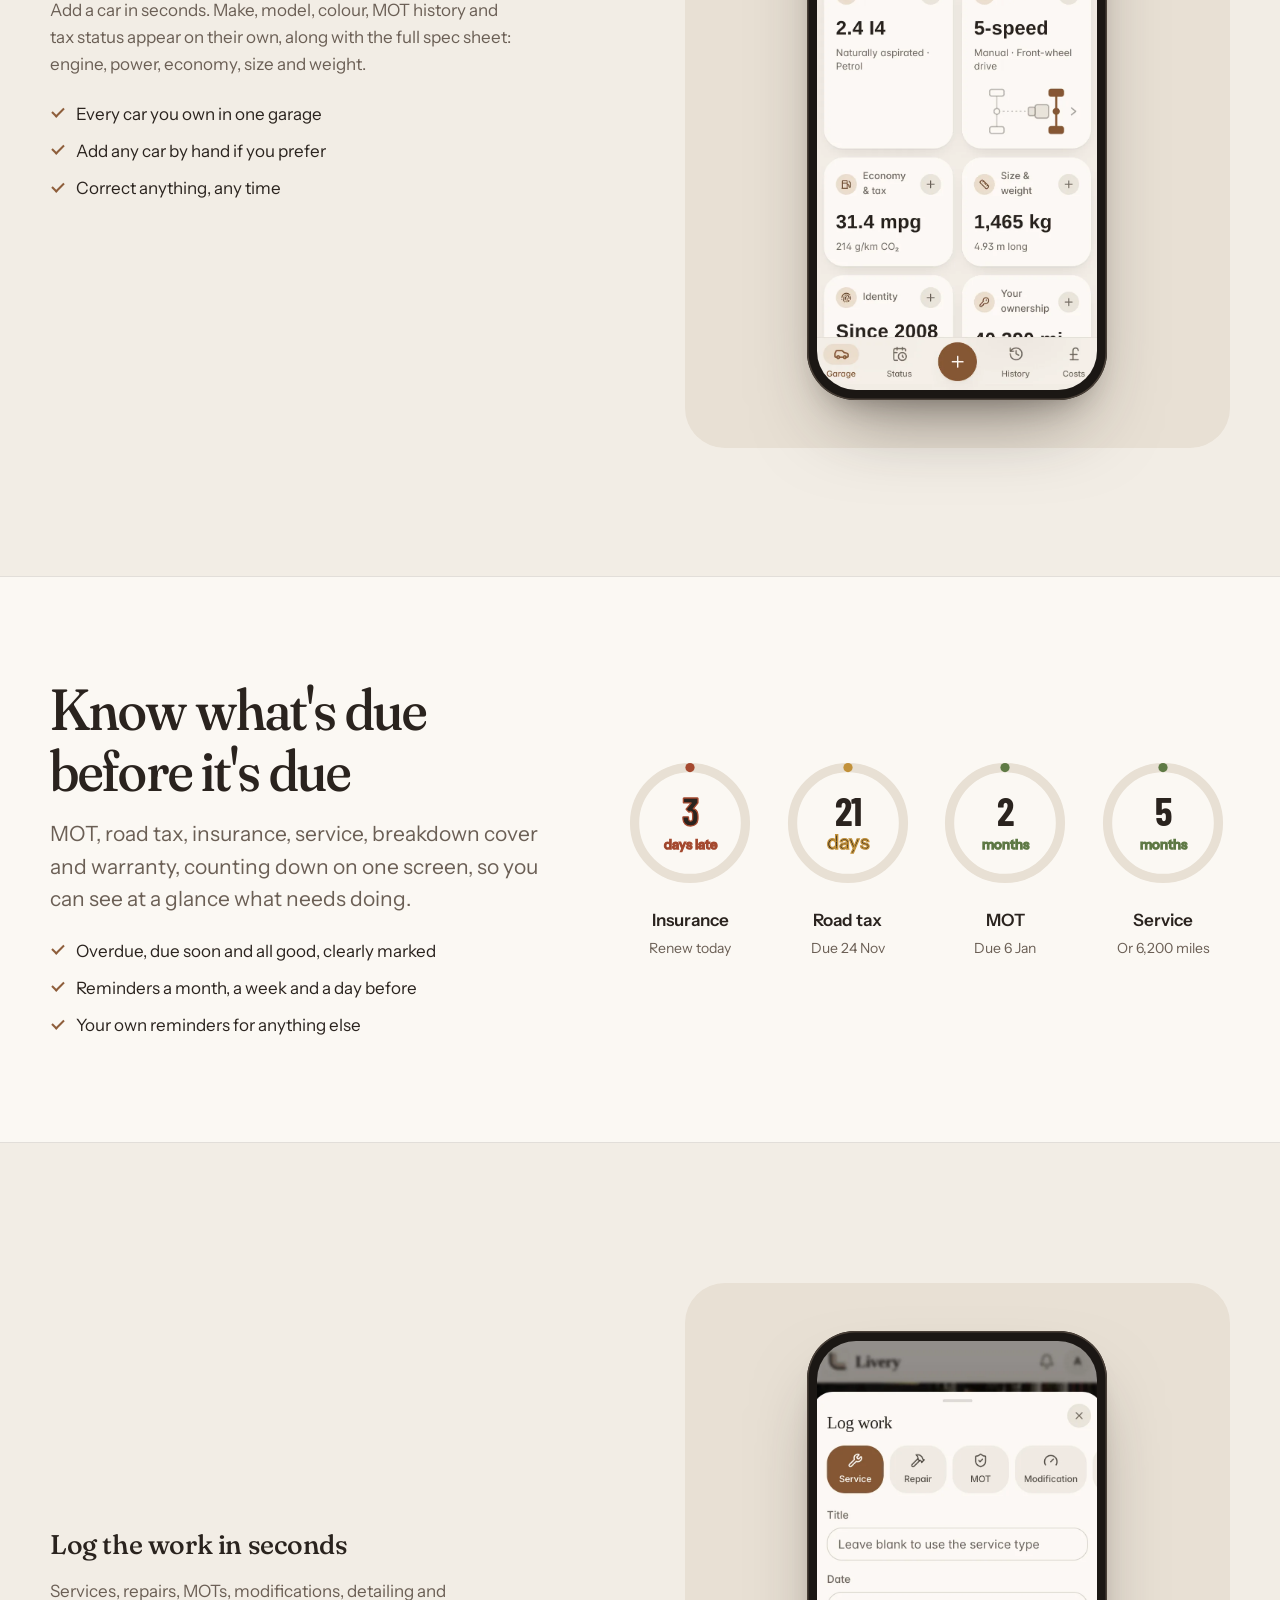
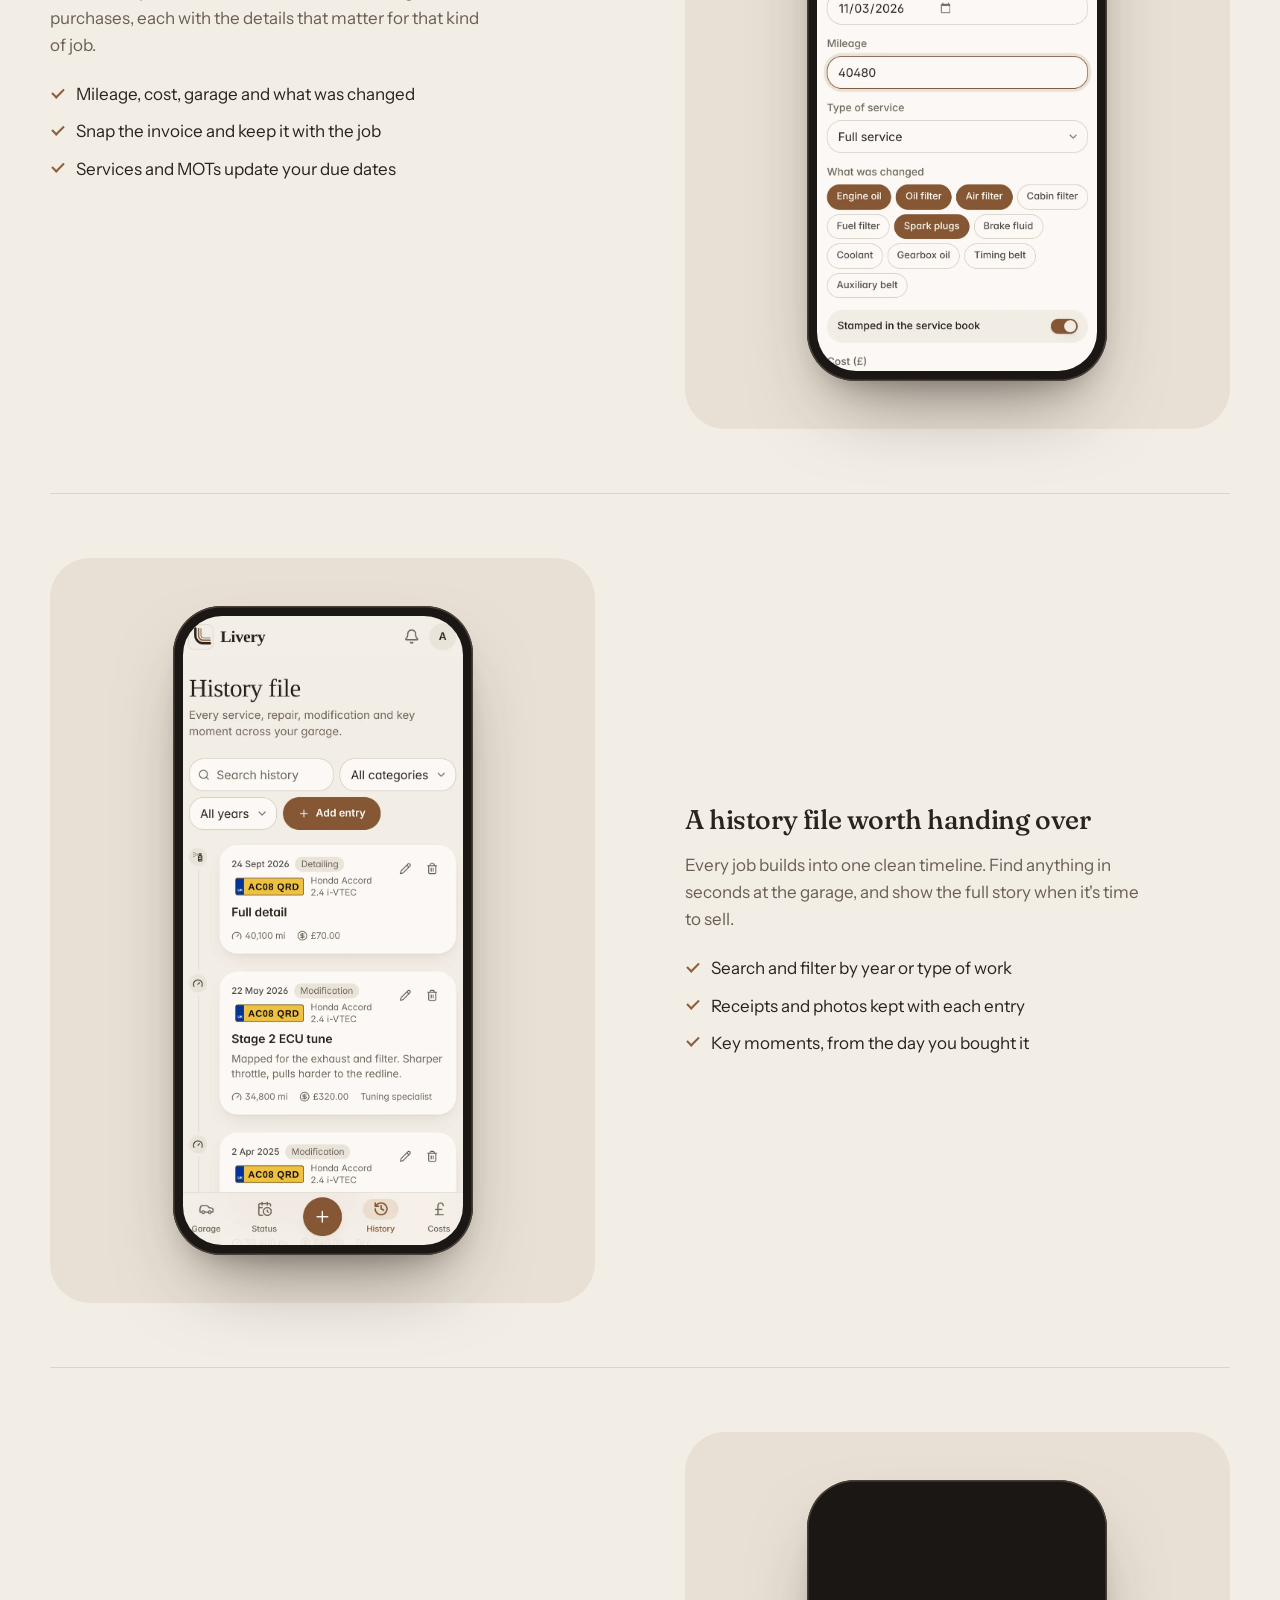
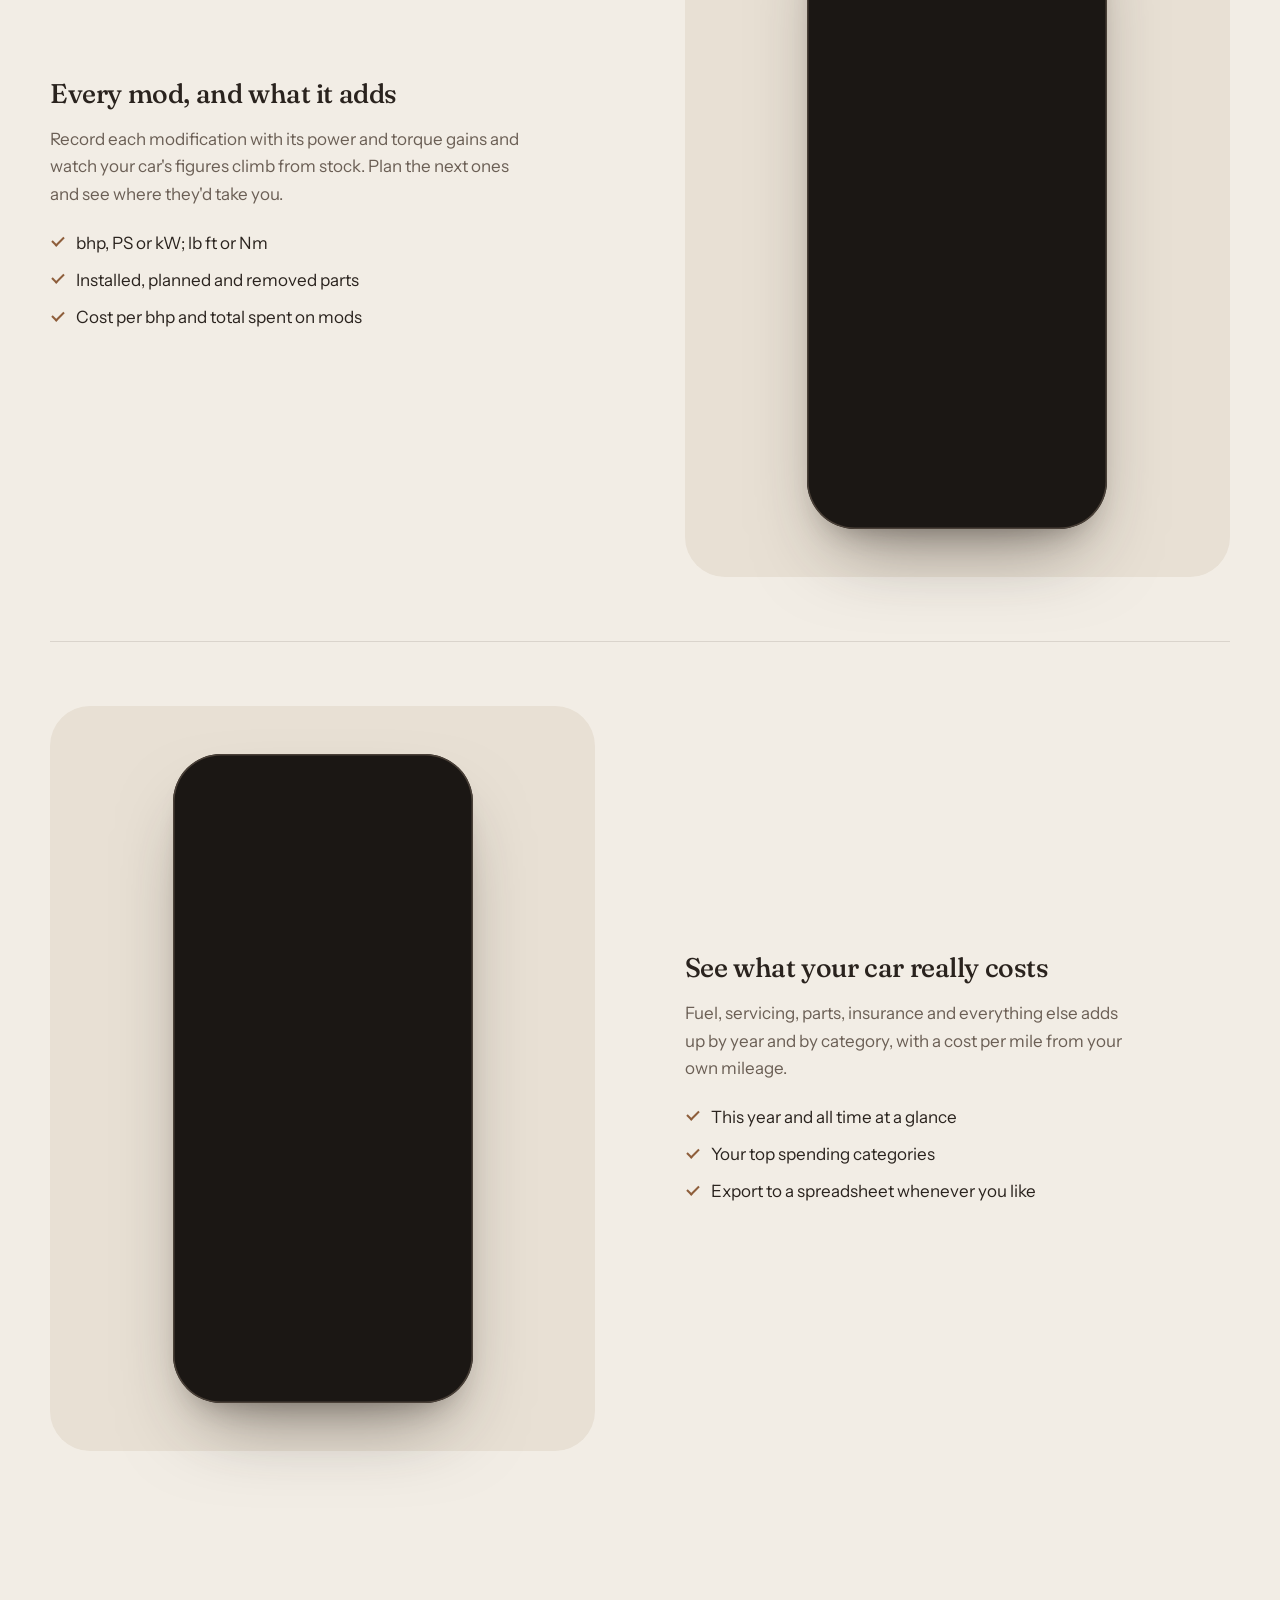
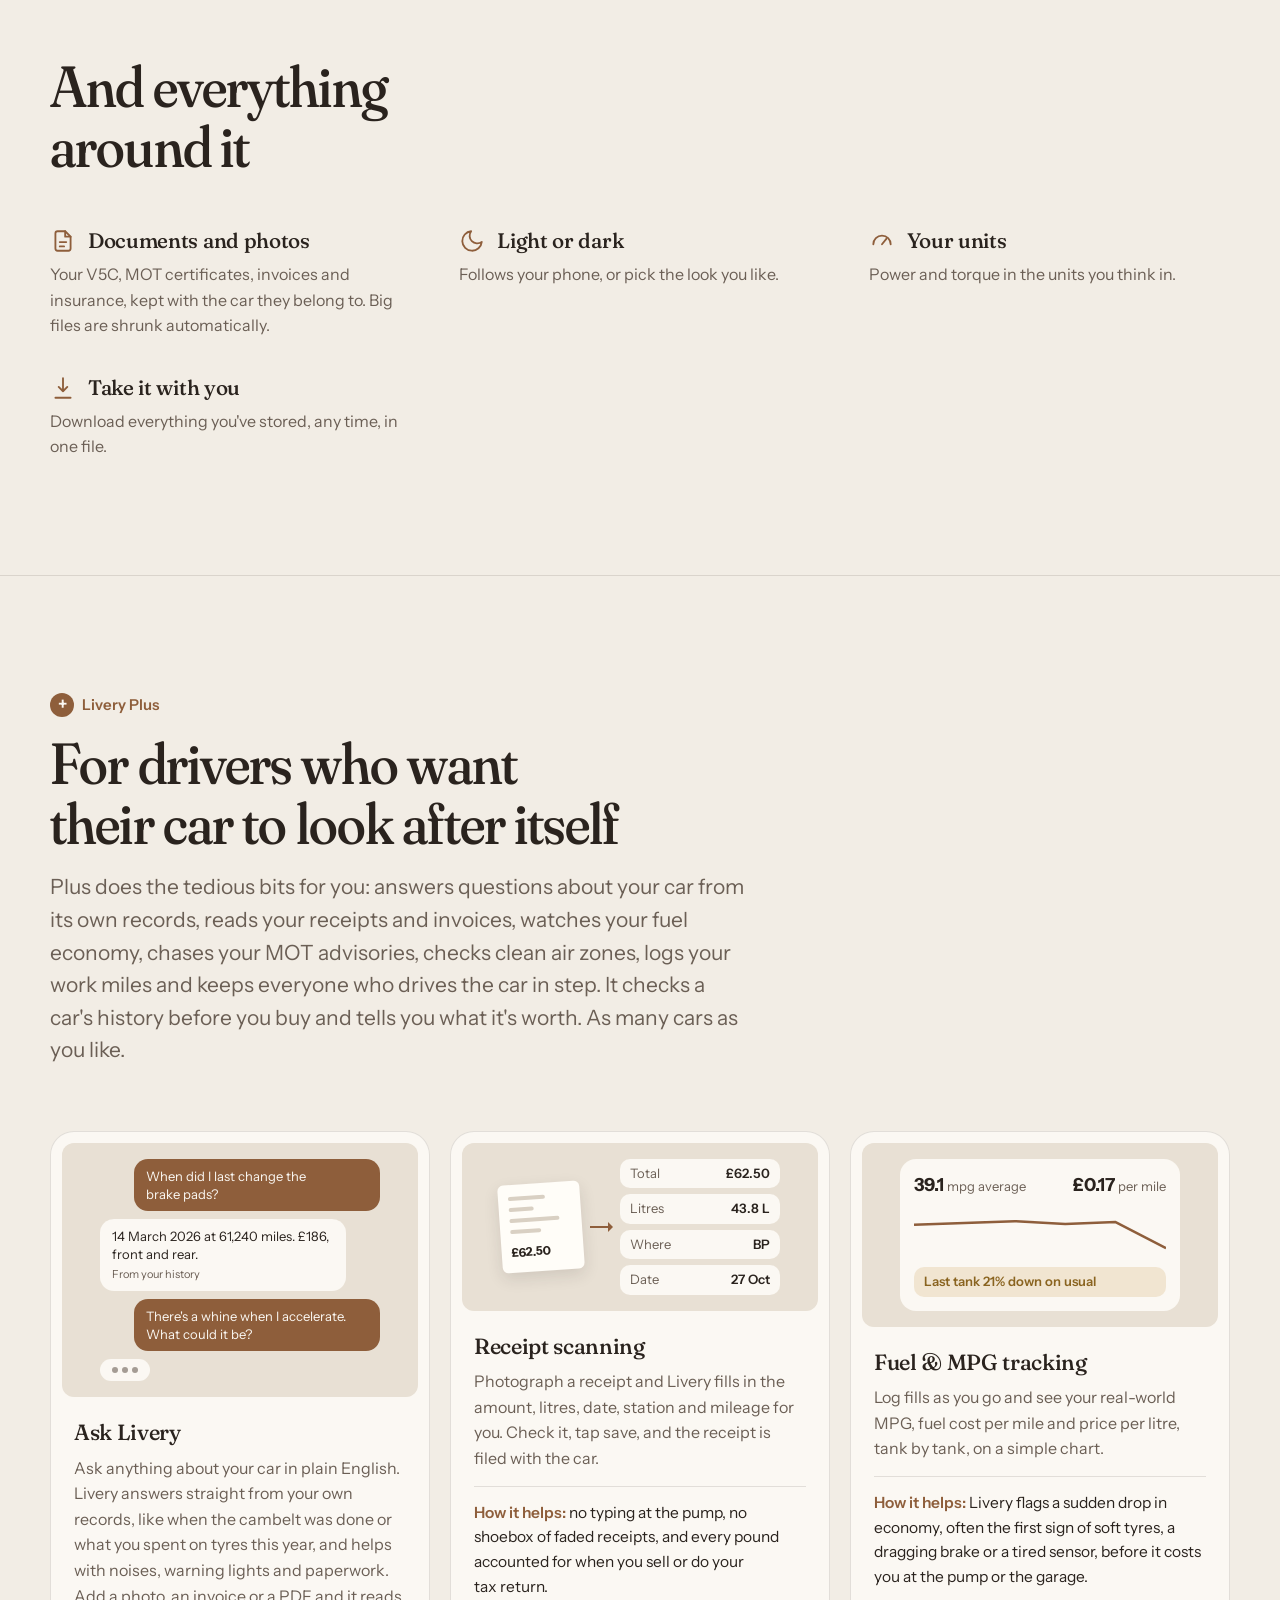
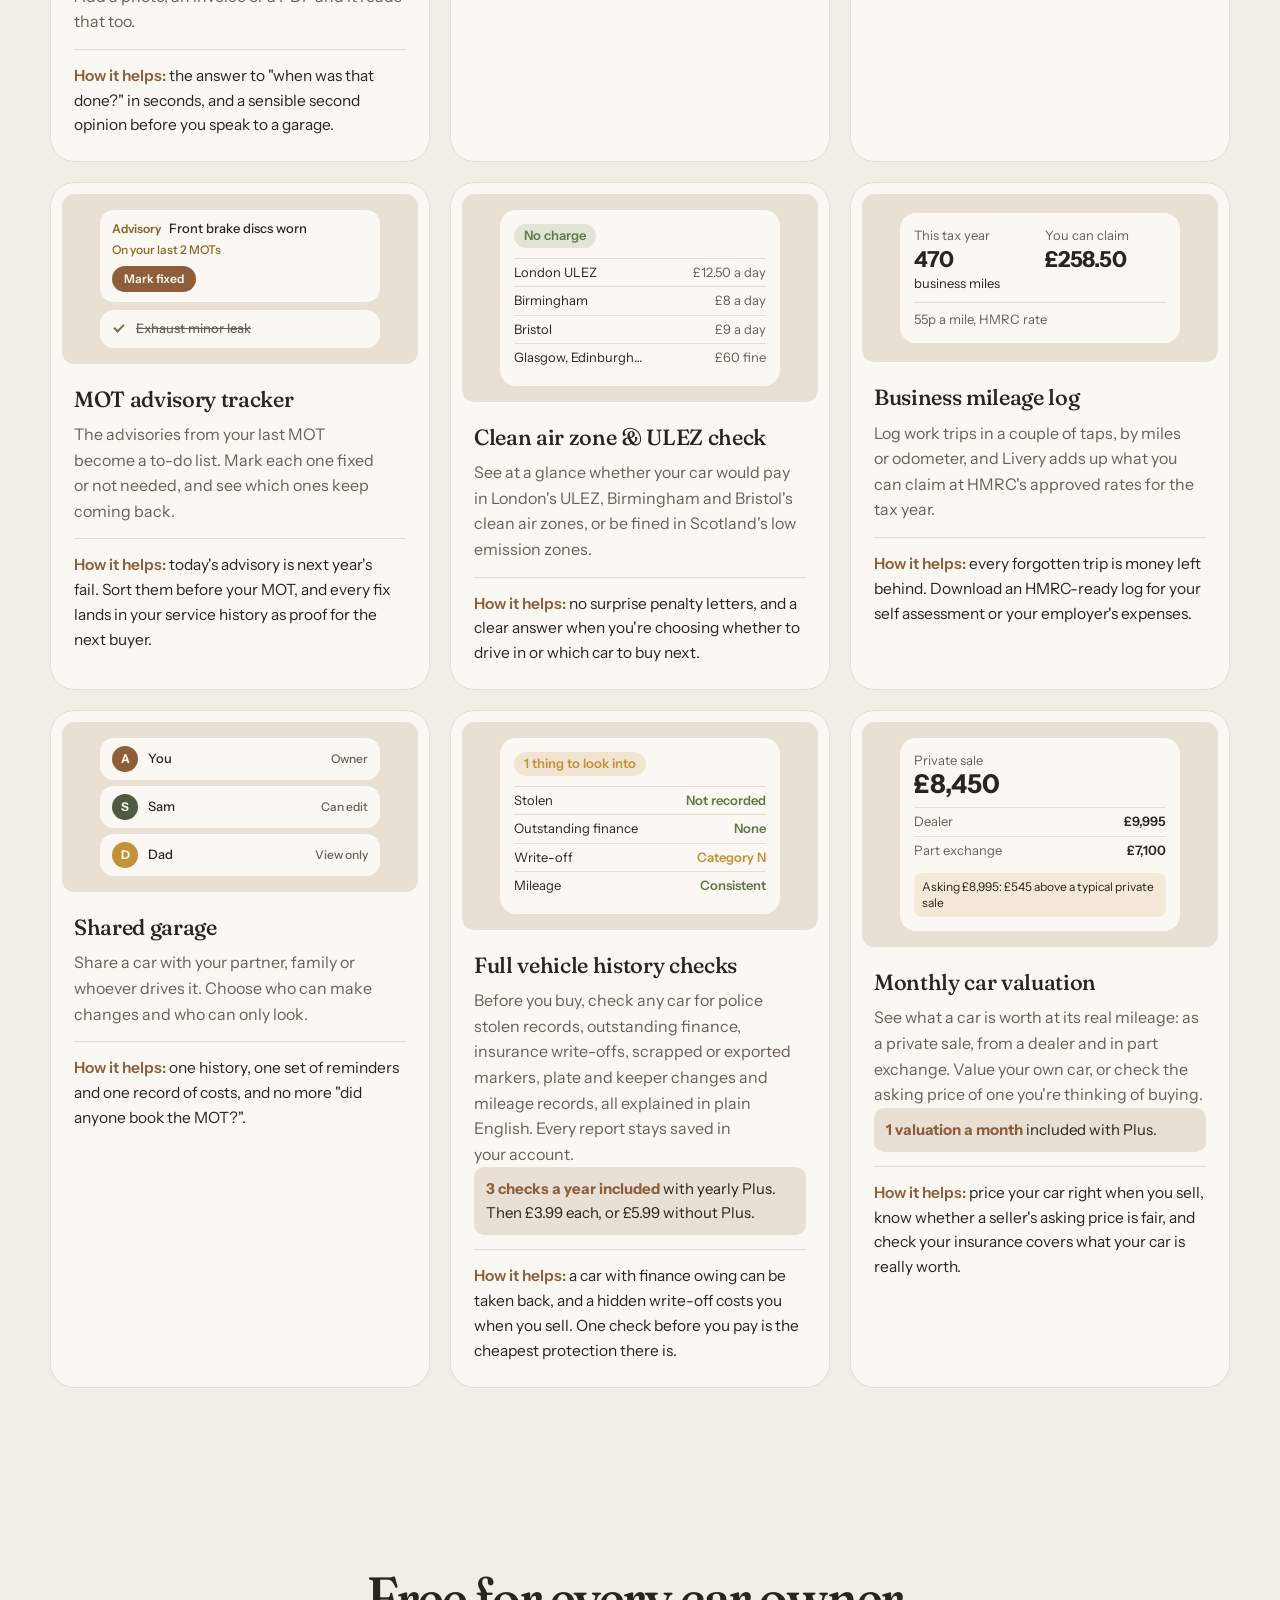
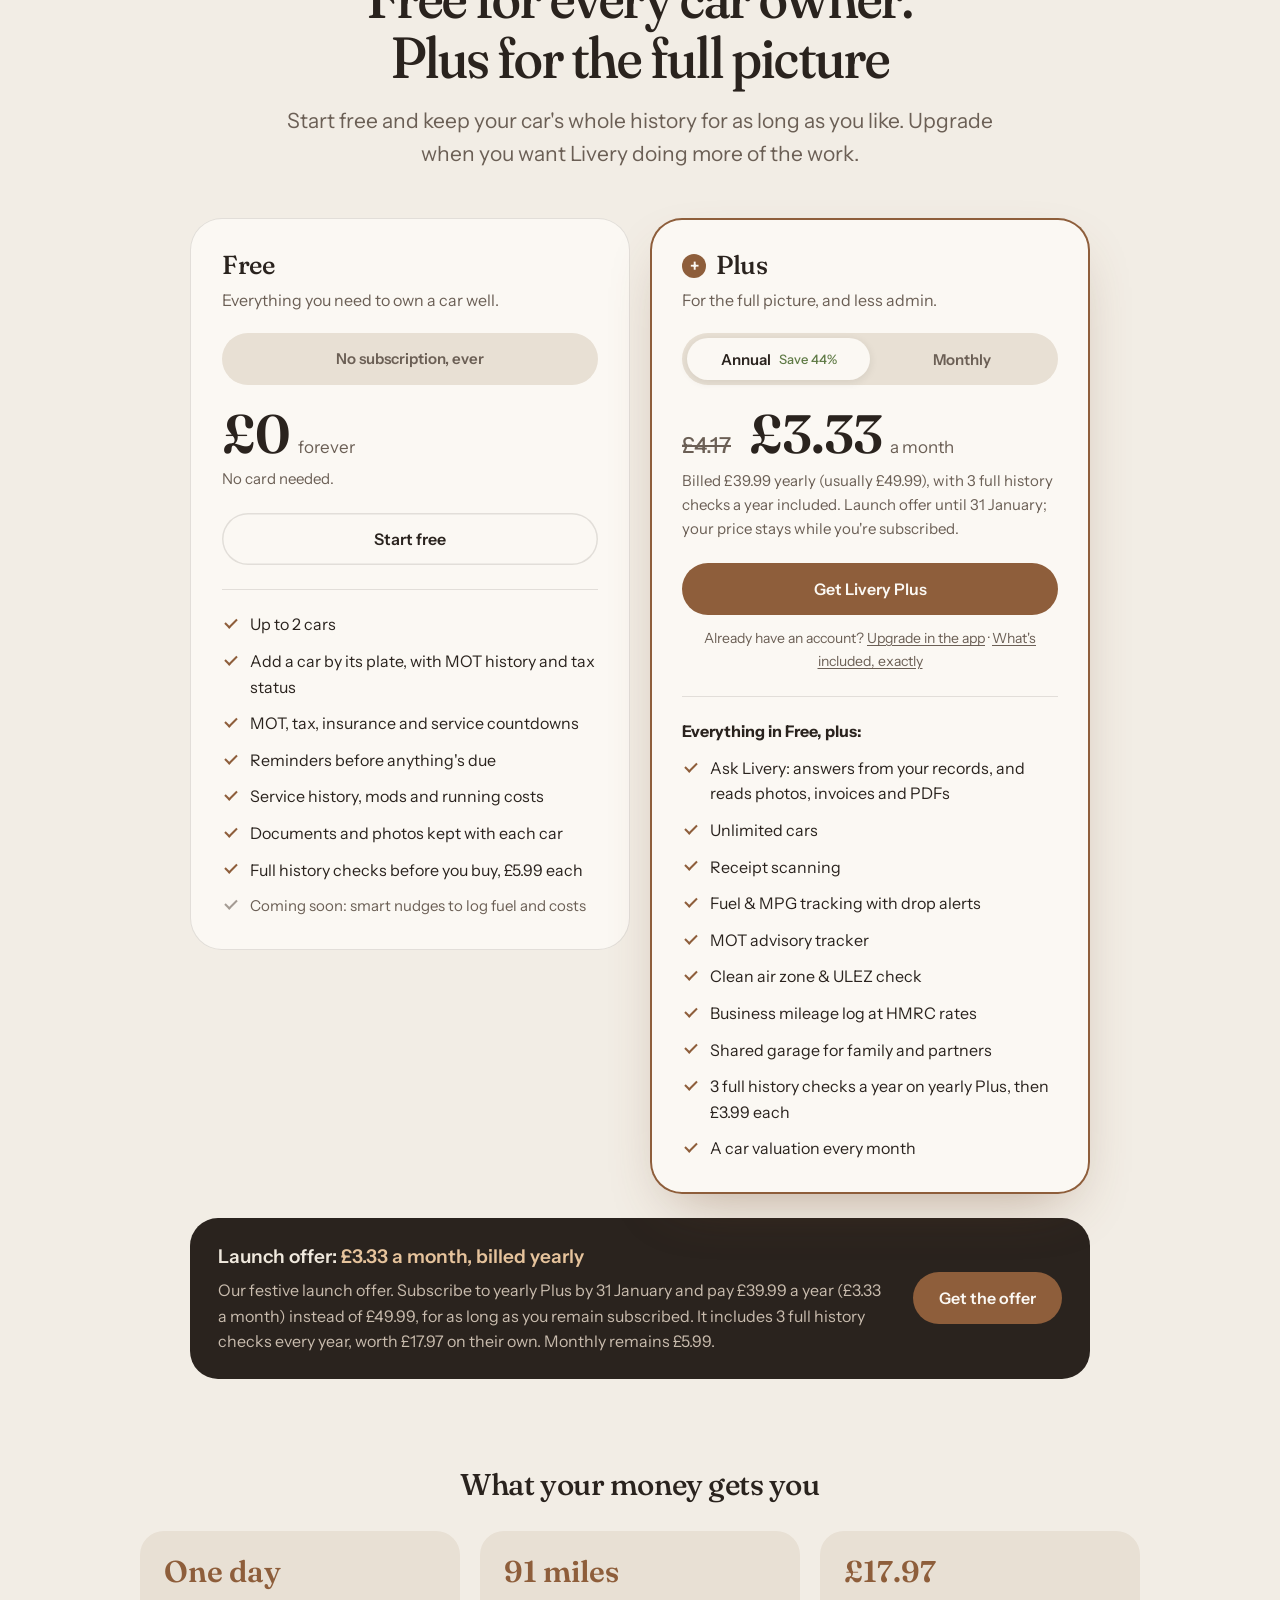
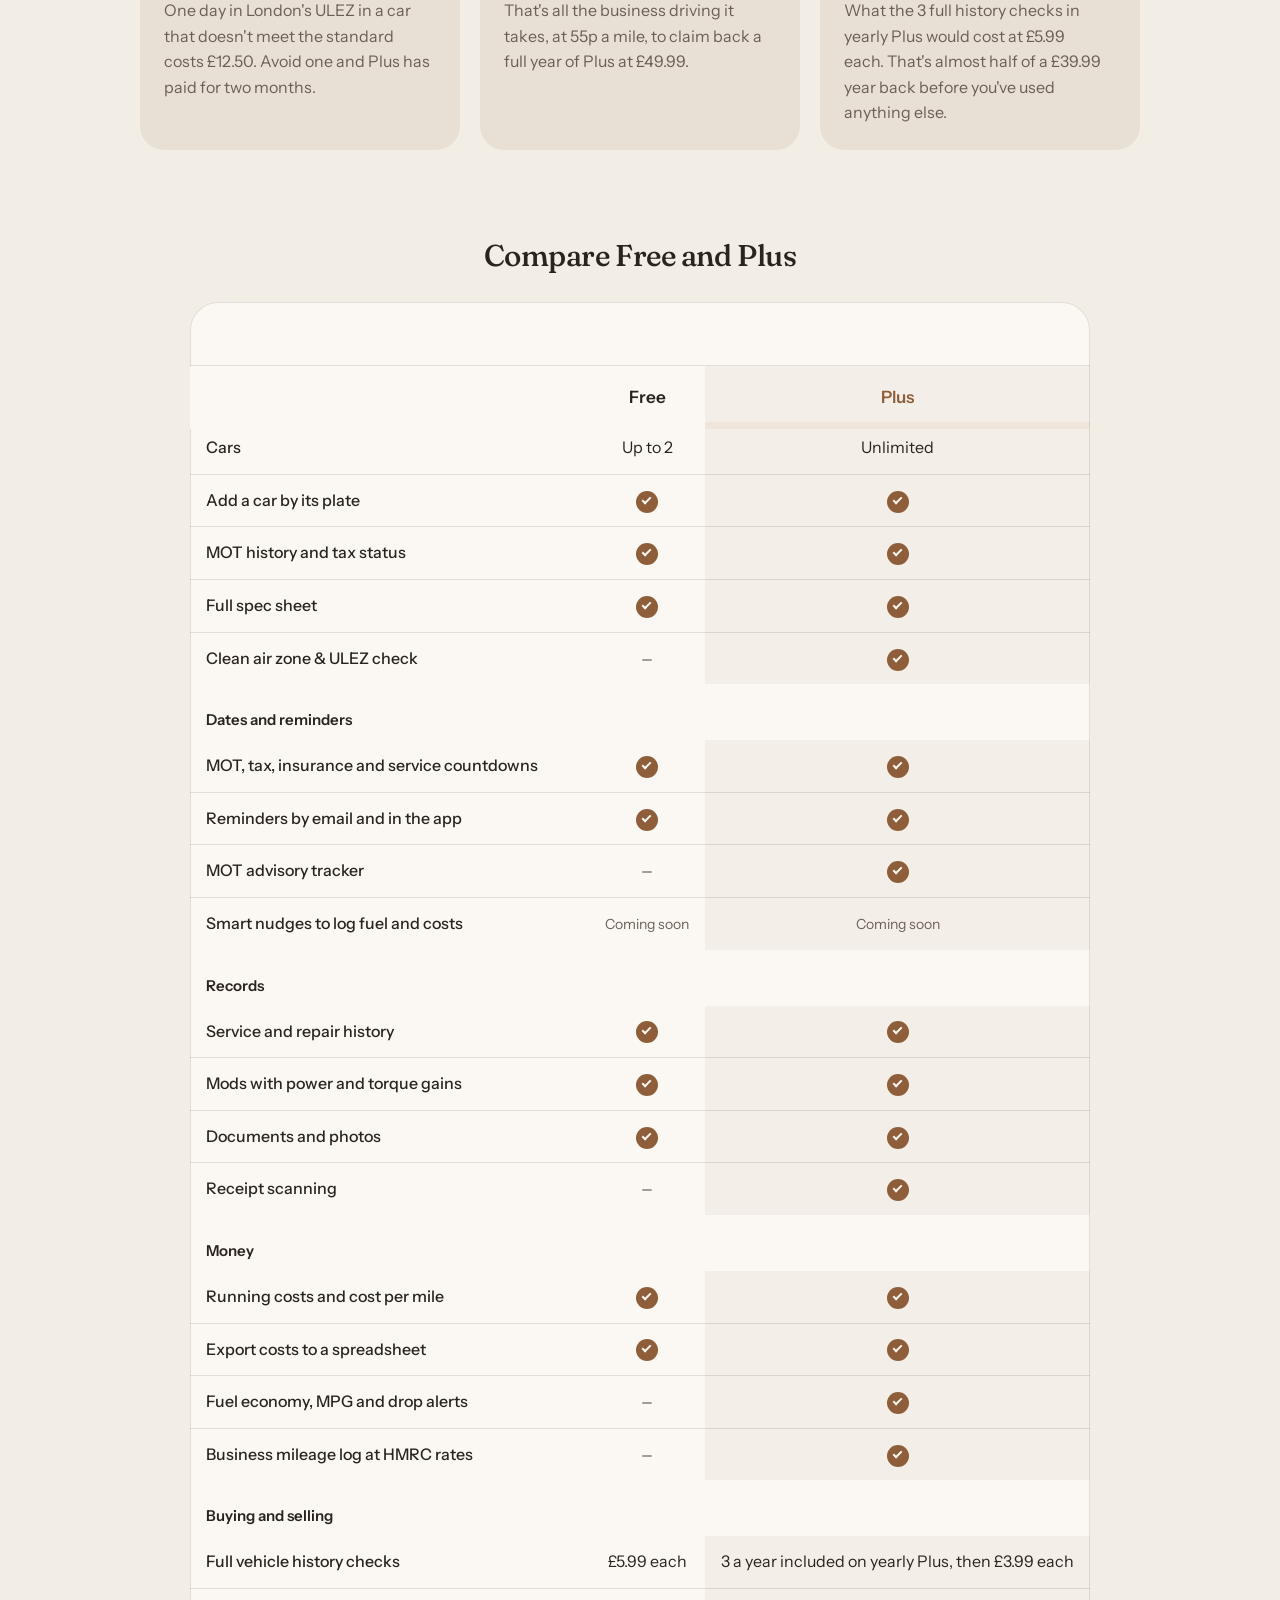
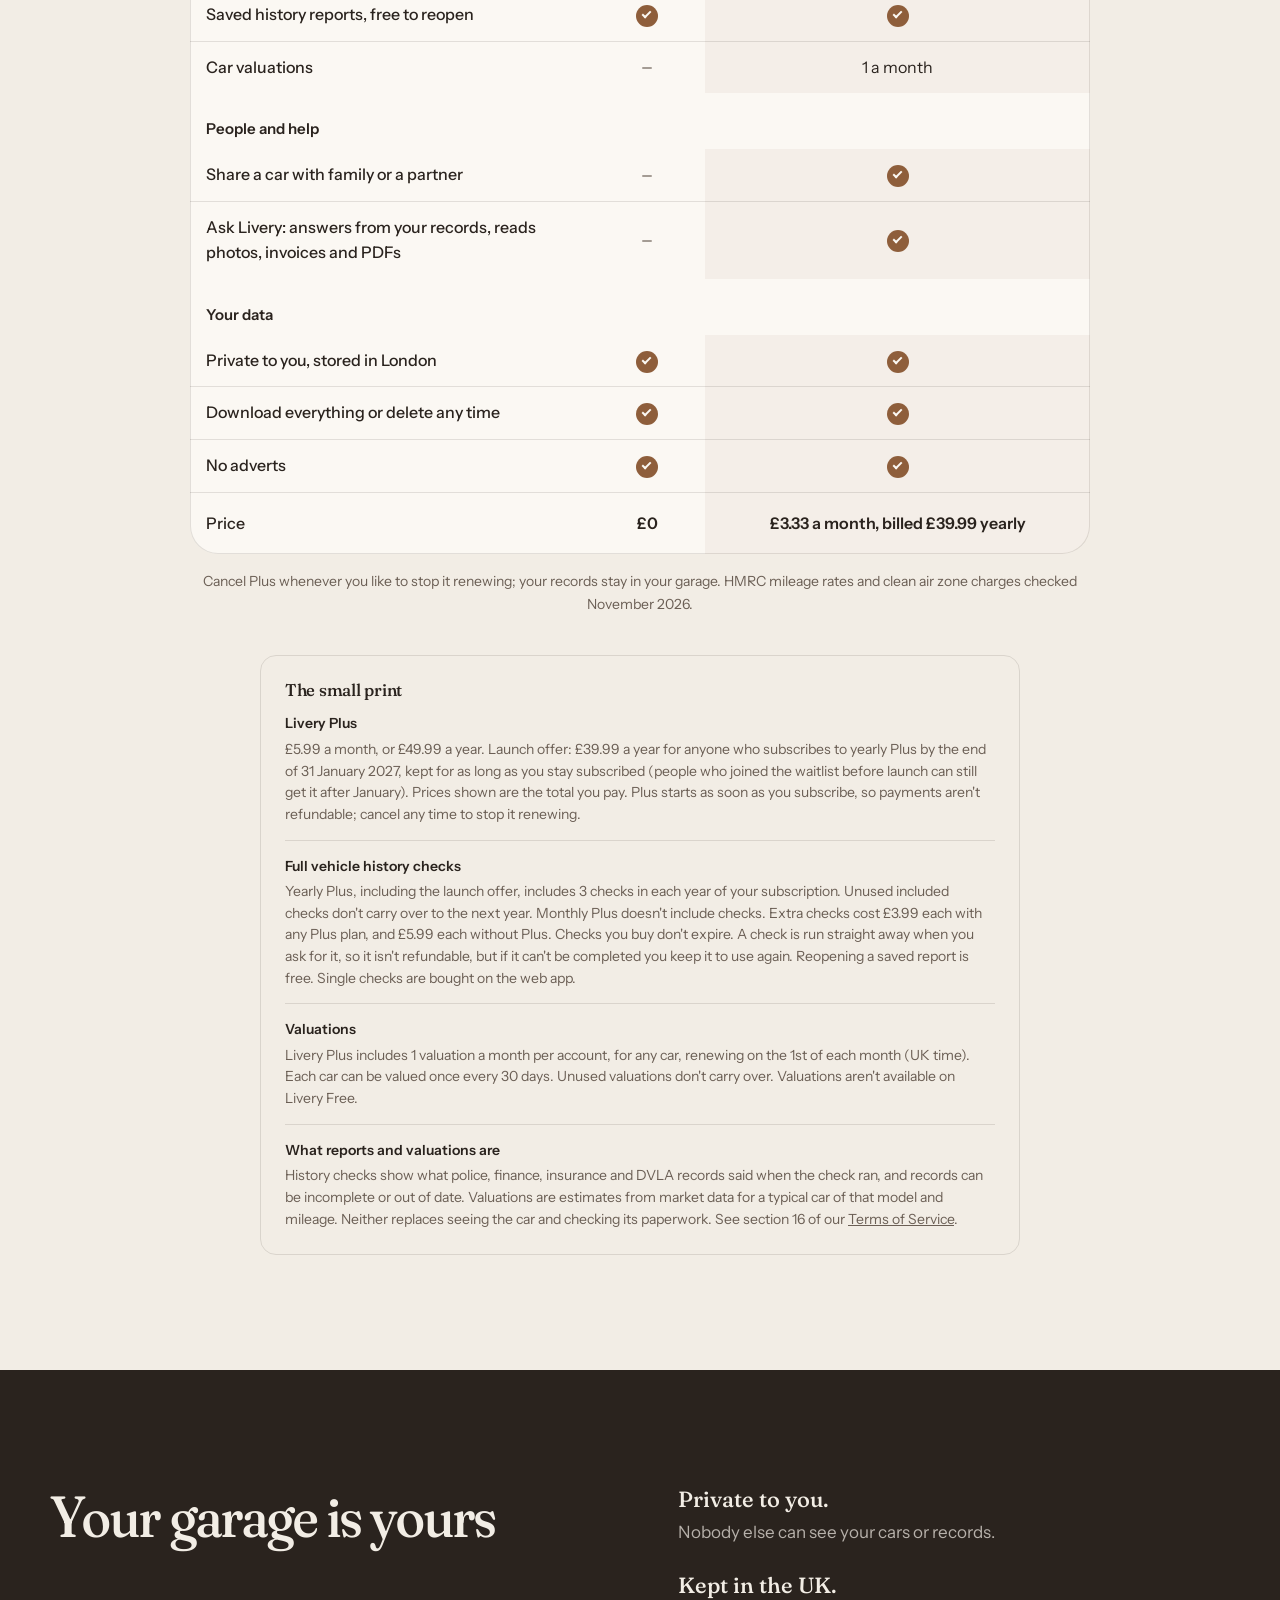
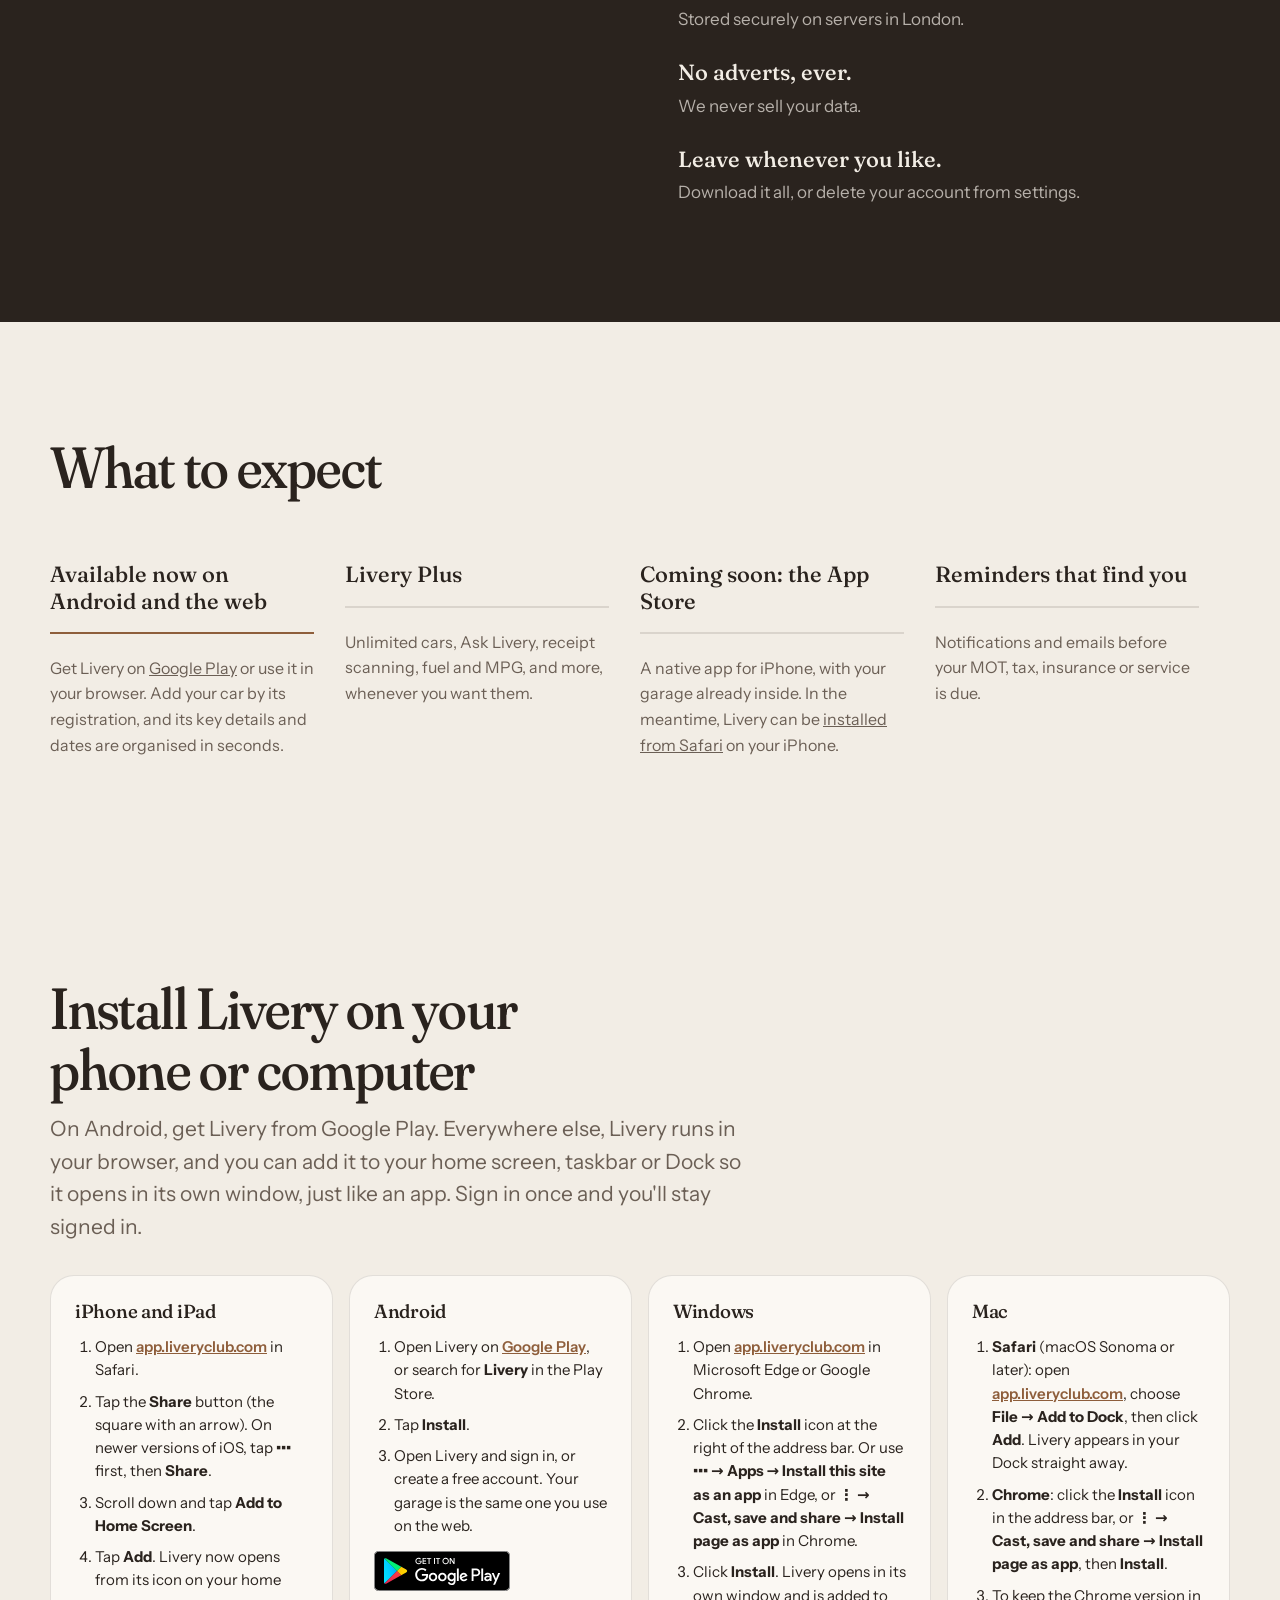
==== commit f25cc882: "Google Play badge and links now the Android app is live Hero, closing CTA and Android install card g" ====
--- a/index.html
+++ b/index.html
@@ -145,7 +145,7 @@
           "name": "When can I start using Livery?",
           "acceptedAnswer": {
             "@type": "Answer",
-            "text": "Today. Livery is available at app.liveryclub.com: create a free account and add your car by its registration. It runs in the browser on any phone or computer and can be installed like an app. Native apps for iPhone and Android are coming soon to the App Store and Google Play, with your garage already inside."
+            "text": "Today. Get Livery for Android on Google Play, or use it in your browser at app.liveryclub.com on any phone or computer: create a free account and add your car by its registration. An iPhone app is coming soon to the App Store, and your garage will already be inside."
           }
         },
         {
@@ -236,7 +236,7 @@
         </a>
         <nav class="nav" id="site-nav" aria-label="Main">
           <a href="/#features">Features</a>
-          <a href="/#plus">Plus</a>
+          <a href="/plus/">Plus</a>
           <a href="/#pricing">Pricing</a>
           <a href="/guides/">Guides</a>
           <a href="/#expect">What to expect</a>
@@ -254,7 +254,7 @@
       <section class="hero" aria-labelledby="hero-title">
         <div class="wrap">
           <div>
-            <p class="soon"><span class="soon-dot" aria-hidden="true"></span>Available now on the web · iPhone and Android apps coming soon</p>
+            <p class="soon"><span class="soon-dot" aria-hidden="true"></span>Available now on Android and the web · iPhone app coming soon</p>
             <h1 id="hero-title">Every car. Every detail. One place.</h1>
             <p class="lede">
               Livery is the car ownership app that keeps everything about your car in one private
@@ -283,6 +283,9 @@
                   <a class="btn btn-quiet" href="https://app.liveryclub.com/auth">Sign in</a>
                 </div>
               </form>
+              <div class="store-row">
+                <a class="store-badge" href="https://play.google.com/store/apps/details?id=com.liveryclub.app" rel="noopener"><img src="/assets/badges/google-play.svg" width="162" height="48" alt="Get it on Google Play" /></a>
+              </div>
             </div>
           </div>
 
@@ -891,16 +894,16 @@
           </div>
           <ol class="timeline steps4">
             <li class="stage">
-              <div class="stage-head">Available now on the web</div>
-              <p>Create a free account, add your car by its registration, and its key details and dates are organised in seconds.</p>
+              <div class="stage-head">Available now on Android and the web</div>
+              <p>Get Livery on <a href="https://play.google.com/store/apps/details?id=com.liveryclub.app" rel="noopener">Google Play</a> or use it in your browser. Add your car by its registration, and its key details and dates are organised in seconds.</p>
             </li>
             <li class="stage">
               <div class="stage-head">Livery Plus</div>
               <p>Unlimited cars, Ask Livery, receipt scanning, fuel and MPG, and more, whenever you want them.</p>
             </li>
             <li class="stage">
-              <div class="stage-head">Coming soon: App Store and Google Play</div>
-              <p>Native apps for iPhone and Android, with your garage already inside. In the meantime, Livery can be <a href="#install">installed from your browser</a> on any phone or computer.</p>
+              <div class="stage-head">Coming soon: the App Store</div>
+              <p>A native app for iPhone, with your garage already inside. In the meantime, Livery can be <a href="#install">installed from Safari</a> on your iPhone.</p>
             </li>
             <li class="stage">
               <div class="stage-head">Reminders that find you</div>
@@ -914,7 +917,7 @@
         <div class="wrap">
           <div class="install-head">
             <h2 id="install-title">Install Livery on your phone or computer</h2>
-            <p class="lede">Livery runs in your browser, and you can add it to your home screen, taskbar or Dock so it opens in its own window, just like an app. Sign in once and you'll stay signed in.</p>
+            <p class="lede">On Android, get Livery from Google Play. Everywhere else, Livery runs in your browser, and you can add it to your home screen, taskbar or Dock so it opens in its own window, just like an app. Sign in once and you'll stay signed in.</p>
           </div>
           <div class="install-grid">
             <article class="install-card">
@@ -929,11 +932,11 @@
             <article class="install-card">
               <h3>Android</h3>
               <ol>
-                <li>Open <a href="https://app.liveryclub.com">app.liveryclub.com</a> in Chrome.</li>
-                <li>Tap the <strong>⋮</strong> menu in the top corner.</li>
-                <li>Tap <strong>Add to home screen</strong>, then <strong>Install</strong>.</li>
-                <li>Livery appears on your home screen and in your app list. On Samsung Internet, use <strong>Menu → Add page to → Home screen</strong>.</li>
+                <li>Open Livery on <a href="https://play.google.com/store/apps/details?id=com.liveryclub.app" rel="noopener">Google Play</a>, or search for <strong>Livery</strong> in the Play Store.</li>
+                <li>Tap <strong>Install</strong>.</li>
+                <li>Open Livery and sign in, or create a free account. Your garage is the same one you use on the web.</li>
               </ol>
+              <a class="store-badge store-badge-sm" href="https://play.google.com/store/apps/details?id=com.liveryclub.app" rel="noopener"><img src="/assets/badges/google-play.svg" width="162" height="48" alt="Get it on Google Play" /></a>
             </article>
             <article class="install-card">
               <h3>Windows</h3>
@@ -963,7 +966,7 @@
           <div>
             <details>
               <summary>When can I start using Livery?</summary>
-              <p>Today. Livery is available at app.liveryclub.com: create a free account and add your car by its registration. It runs in the browser on any phone or computer and can be installed like an app. Native apps for iPhone and Android are coming soon to the App Store and Google Play, with your garage already inside.</p>
+              <p>Today. Get Livery for Android on Google Play, or use it in your browser at app.liveryclub.com on any phone or computer: create a free account and add your car by its registration. An iPhone app is coming soon to the App Store, and your garage will already be inside.</p>
             </details>
             <details>
               <summary>Is Livery free?</summary>
@@ -1009,6 +1012,9 @@
             <a class="btn btn-primary" href="https://app.liveryclub.com/auth?mode=signup">Create my free garage</a>
             <a class="btn btn-quiet" href="https://app.liveryclub.com/auth">Sign in</a>
           </div>
+          <div class="store-row">
+            <a class="store-badge" href="https://play.google.com/store/apps/details?id=com.liveryclub.app" rel="noopener"><img src="/assets/badges/google-play.svg" width="162" height="48" alt="Get it on Google Play" /></a>
+          </div>
         </div>
       </section>
     </main>
@@ -1039,7 +1045,7 @@
             <div>
               <h4>Livery</h4>
               <a href="/#features">Features</a>
-              <a href="/#plus">Livery Plus</a>
+              <a href="/plus/">Livery Plus</a>
               <a href="/#pricing">Pricing</a>
               <a href="/guides/">Guides</a>
               <a href="/#expect">What to expect</a>
--- a/style.css
+++ b/style.css
@@ -2629,3 +2629,34 @@
     padding: 18px 16px;
   }
 }
+
+/* Google Play badge (official artwork, unaltered) */
+.store-row {
+  margin-top: 18px;
+  display: flex;
+  flex-wrap: wrap;
+  gap: 12px;
+}
+.closing .store-row {
+  justify-content: center;
+}
+.store-badge {
+  display: inline-block;
+  line-height: 0;
+  border-radius: 8px;
+}
+.store-badge img {
+  display: block;
+  height: 48px;
+  width: auto;
+}
+.store-badge:focus-visible {
+  outline: 2px solid var(--leather);
+  outline-offset: 3px;
+}
+.store-badge-sm {
+  margin-top: 14px;
+}
+.store-badge-sm img {
+  height: 40px;
+}
